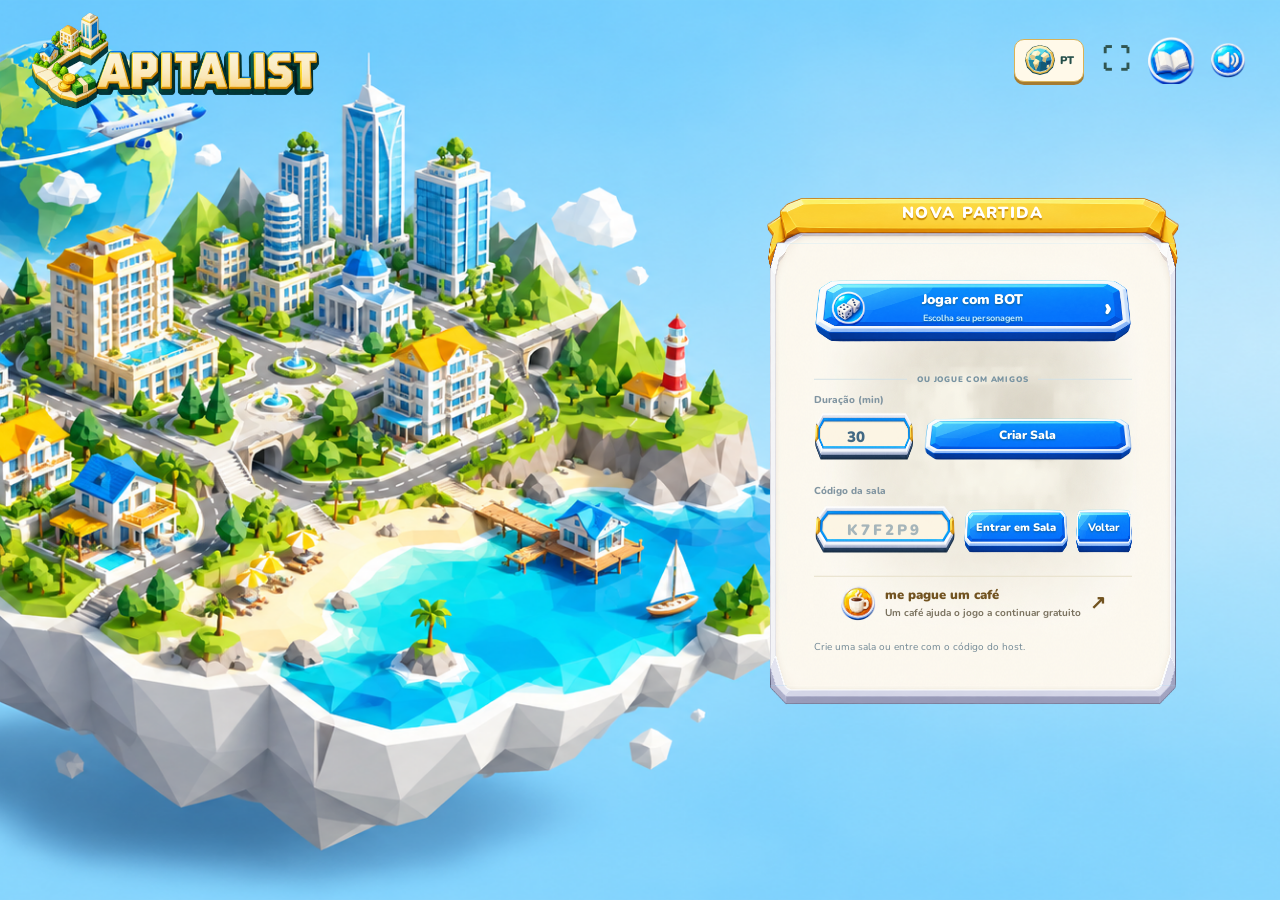
==== index.html @ 7acd5bcd "Publish bilingual CAPITALIST with language selector" ====
<!doctype html>
<html lang="pt-BR" data-loading="initial">
<head>
  <meta charset="utf-8">
  <meta name="viewport" content="width=device-width, initial-scale=1, viewport-fit=cover, interactive-widget=resizes-visual">
  <meta name="theme-color" content="#203f3d">
  <meta name="mobile-web-app-capable" content="yes">
  <meta name="apple-mobile-web-app-capable" content="yes">
  <meta name="apple-mobile-web-app-title" content="CAPITALIST">
  <meta name="apple-mobile-web-app-status-bar-style" content="black-translucent">
  <style id="asset-loading-style">
    html[data-loading] { background: #e4eddf; }
    html[data-loading] body > :not(#asset-loading), html[data-loading] body > :not(#asset-loading) * { visibility: hidden !important; pointer-events: none !important; }
    #asset-loading { position: fixed; inset: 0; z-index: 10000; display: grid; place-items: center; box-sizing: border-box; padding: 24px; background: radial-gradient(ellipse at 50% 38%, #fffbed, #e4eddf 65%, #bfd7ce); color: #234d45; font-family: system-ui, sans-serif; text-align: center; -webkit-user-select: none; user-select: none; }
    #asset-loading[hidden], #asset-loading [hidden] { display: none !important; }
    .asset-loading-card { width: min(420px, 100%); }
    .asset-loading-logo { display: block; width: 100%; height: auto; aspect-ratio: 2160 / 728; margin: 0 auto 25px; }
    #asset-loading-status { margin: 0 0 15px; font-size: 14px; line-height: 1.5; color: #547266; }
    #asset-loading-progress { height: 9px; border-radius: 9px; overflow: hidden; background: #bfd1bf; box-shadow: inset 0 1px 2px #234d4520; }
    #asset-loading-progress span { display: block; width: 0; height: 100%; border-radius: inherit; background: linear-gradient(90deg, #d5a137, #ffdb77); transition: width .18s ease; }
    #asset-loading-retry { margin-top: 12px; padding: 12px 22px; border: 0; border-radius: 9px; background: #e8b43f; color: #234d45; cursor: pointer; font: 700 14px system-ui, sans-serif; }
    #asset-loading-retry:focus-visible { outline: 3px solid #d69d36; outline-offset: 4px; }
    @media (prefers-reduced-motion: reduce) { #asset-loading-progress span { transition: none; } }
    @media (max-height: 400px) { .asset-loading-card { width: min(330px, 100%); } .asset-loading-logo { margin-bottom: 16px; } }
  </style>
  <script>
    window.addEventListener('error', function (event) {
      if (!document.documentElement.hasAttribute('data-loading')) return;
      var target = event.target;
      if (!event.error && !(target instanceof HTMLScriptElement) && !(target instanceof HTMLLinkElement && new URL(target.href).origin === location.origin)) return;
      window.roadBusinessStartupFailed = true;
      function show() {
        document.documentElement.dataset.loading = 'failed';
        document.getElementById('asset-loading').setAttribute('aria-busy', 'false');
        var english = document.documentElement.lang === 'en';
        try { english = localStorage.getItem('capitalist.language.v1') === 'en'; } catch (_) {}
        if (!window.RBI18n) {
          document.documentElement.lang = english ? 'en' : 'pt-BR';
          document.getElementById('asset-loading').setAttribute('aria-label', english ? 'Game loading' : 'Carregamento do jogo');
        }
        var message = 'Não foi possível carregar o jogo. Confira sua conexão e tente novamente.';
        if (window.RBI18n) window.RBI18n.text(document.getElementById('asset-loading-status'), message);
        else document.getElementById('asset-loading-status').textContent = english ? 'The game could not load. Check your connection and try again.' : message;
        if (window.RBI18n) window.RBI18n.text(document.getElementById('asset-loading-retry'), 'Tentar novamente');
        else document.getElementById('asset-loading-retry').textContent = english ? 'Try again' : 'Tentar novamente';
        document.getElementById('asset-loading-status').hidden = false;
        document.getElementById('asset-loading-progress').hidden = true;
        document.getElementById('asset-loading-retry').hidden = false;
      }
      if (document.getElementById('asset-loading')) show(); else document.addEventListener('DOMContentLoaded', show, { once: true });
    }, true);
    document.addEventListener('click', function (event) { if (event.target.id === 'asset-loading-retry') location.reload(); });
  </script>
  <link rel="manifest" href="manifest.webmanifest">
  <link rel="apple-touch-icon" href="assets/app/icon-192.8b2f9c79cd4e.png">
  <title>CAPITALIST</title>
  <link rel="icon" type="image/png" sizes="32x32" href="assets/app/favicon-32.1e442f9d3bf6.png">
  <link rel="icon" type="image/png" sizes="16x16" href="assets/app/favicon-16.9b7c124f1c28.png">
  <link rel="preconnect" href="https://fonts.googleapis.com">
  <link rel="preconnect" href="https://fonts.gstatic.com" crossorigin>
  <link href="https://fonts.googleapis.com/css2?family=Nunito:wght@600;700;800;900&display=swap" rel="stylesheet">















  <link rel="stylesheet" href="runtime/game.a18747191cfd.min.css">
</head>
<body data-scene="menu">
  <section id="asset-loading" aria-label="Carregamento do jogo" aria-busy="true">
    <div class="asset-loading-card">
      <img class="asset-loading-logo" src="assets/branding/capitalist-logo-v1.37c1331f5ab8.webp" alt="CAPITALIST" width="2160" height="728" fetchpriority="high">
      <p id="asset-loading-status" role="status" aria-live="polite" hidden></p>
      <div id="asset-loading-progress" role="progressbar" aria-label="Carregamento dos elementos do jogo" aria-valuemin="0" aria-valuemax="100" aria-valuenow="0"><span></span></div>
      <button id="asset-loading-retry" type="button" hidden>Tentar novamente</button>
    </div>
  </section>
  <section id="viewport-gate" class="viewport-gate" role="dialog" aria-modal="true" aria-labelledby="viewport-title" aria-describedby="viewport-message" tabindex="-1" hidden>
    <div class="viewport-card">
      <span class="viewport-device" aria-hidden="true">↻</span>
      <h1 id="viewport-title">Jogue na horizontal</h1>
      <p id="viewport-message">Gire seu dispositivo e entre em tela cheia para começar.</p>
      <button id="viewport-enter" class="btn primary" type="button">Entrar em tela cheia</button>
      <p id="viewport-install" hidden>No navegador, abra Compartilhar ou o menu e escolha Adicionar à Tela de Início. Depois abra CAPITALIST pelo ícone e gire o dispositivo.</p>
      <section id="viewport-ios-install" class="viewport-install-guide" aria-labelledby="viewport-ios-title" hidden>
        <h2 id="viewport-ios-title">Como jogar no iPhone ou iPad</h2>
        <ol>
          <li>Abra este site no <strong>Safari</strong>.</li>
          <li>Toque em <strong>Compartilhar</strong> (quadrado com seta para cima) e escolha <strong>Adicionar à Tela de Início</strong>.</li>
          <li>Se aparecer, mantenha <strong>Abrir como App</strong> ativado e toque em <strong>Adicionar</strong>.</li>
          <li>Abra <strong>CAPITALIST pelo novo ícone</strong> e gire o aparelho para a horizontal.</li>
        </ol>
      </section>
    </div>
  </section>
  <div class="menu-backdrop" aria-hidden="true"></div>
  <header class="game-header">
    <a class="game-brand" href="#" aria-label="CAPITALIST, início"><img class="game-brand-logo" src="assets/branding/capitalist-logo-v1.37c1331f5ab8.webp" alt="CAPITALIST" width="2160" height="728"></a>
    <div class="table-label"><span class="live-dot"></span><span id="table-mode">SEU PRÓXIMO DESTINO</span><small>Mesa clássica · Volta ao mundo</small></div>
    <nav class="header-actions" aria-label="Menu do jogo">
      <div class="language-control">
        <button id="language-toggle" class="ui-icon-button language-toggle" type="button" aria-label="Trocar idioma" aria-controls="language-menu" aria-expanded="false"><img src="assets/hud/language-globe-v1.a32df9125a13.svg" width="32" height="32" alt="" aria-hidden="true"><span id="language-code" aria-hidden="true">PT</span></button>
        <section id="language-menu" class="language-menu" aria-labelledby="language-title" hidden>
          <p id="language-title">Idioma</p>
          <div role="group" aria-label="Escolher idioma">
            <button class="language-option" type="button" data-language="pt" aria-pressed="true"><span lang="pt-BR" data-i18n-ignore>Português</span><small aria-hidden="true">PT</small></button>
            <button class="language-option" type="button" data-language="en" aria-pressed="false"><span lang="en" data-i18n-ignore>English</span><small aria-hidden="true">EN</small></button>
          </div>
        </section>
      </div>
      <a id="support-game" class="ui-icon-button support-link support-game" href="https://buymeacoffee.com/ojesus" target="_blank" rel="noopener noreferrer" title="me pague um café" aria-label="me pague um café no Buy Me a Coffee (abre em outra aba)"><span class="support-coffee-icon" aria-hidden="true"></span></a>
      <button id="fullscreen-toggle" class="ui-icon-button" type="button" aria-label="Entrar em tela cheia"><span aria-hidden="true">⛶</span></button>
      <button id="profile-toggle" class="ui-icon-button" type="button" aria-label="Personalizar personagem" aria-controls="player-profile" aria-expanded="false" hidden><span class="hud-icon icon-gem" aria-hidden="true"></span></button>
      <button id="how-to-play" class="ui-icon-button" type="button" aria-label="Como jogar"><span class="hud-icon icon-book" aria-hidden="true"></span></button>
      <button class="ui-icon-button dice-sound" id="dice-sound" type="button" aria-pressed="true" aria-label="Silenciar música ambiente"><span class="hud-icon icon-sound" aria-hidden="true"></span></button>
      <button id="multiplayer-toggle" class="ui-icon-button multiplayer-toggle" type="button" aria-label="Menu da partida" aria-controls="multiplayer-panel" aria-expanded="true"><span class="hud-icon icon-menu" aria-hidden="true"></span></button>
    </nav>
  </header>
  <main class="stage" id="stage">
    <div class="player-controls" id="player-profile" aria-label="Seu personagem">
      <div class="profile-heading"><span class="ui-eyebrow">SUA IDENTIDADE</span><button id="profile-close" class="ui-icon-button" type="button" aria-label="Fechar personalização"><span class="hud-icon icon-close" aria-hidden="true"></span></button></div>
      <section id="character-roulette" class="character-roulette" aria-label="Roleta de personagens" aria-roledescription="carrossel" tabindex="0">
        <div class="roulette-stage">
          <button id="character-previous" class="btn roulette-arrow" type="button" aria-label="Personagem anterior">‹</button>
          <div class="roulette-portrait"><img id="waiting-portrait" alt="Personagem selecionado"></div>
          <button id="character-next" class="btn roulette-arrow" type="button" aria-label="Próximo personagem">›</button>
        </div>
        <output id="player-character" class="roulette-name" aria-live="polite"></output>
        <div id="character-options" class="character-options" role="group" aria-label="Selecionar personagem"></div>
        <img id="player-portrait" alt="" aria-hidden="true" hidden>
      </section>
      <span>Cor do jogador</span>
      <div id="player-colors" class="player-colors" role="group" aria-label="Escolher cor do jogador"></div>
    </div>
    <p class="help">Um mundo de oportunidades. Seu império começa aqui.</p>
    <section id="multiplayer-turn" class="multiplayer-turn" aria-label="Jogadores e turno" hidden>
      <p class="players-caption">NA MESA <span id="player-count">2 jogadores</span></p>
      <p id="multiplayer-first-player" class="multiplayer-first-player" hidden></p>
      <ol id="multiplayer-players"></ol>
    </section>
    <aside class="table-tools" id="table-tools" aria-label="Ferramentas da mesa" hidden>
      <button id="portfolio-toggle" class="portfolio-toggle" type="button" aria-label="Meus imóveis" aria-controls="portfolio-panel" aria-expanded="false"><span class="hud-icon icon-house" aria-hidden="true"></span><span class="tool-label">Imóveis</span><span id="portfolio-count">0</span></button>
      <button id="history-toggle" type="button" aria-label="Histórico da partida" aria-controls="game-sidebar" aria-expanded="false"><span class="hud-icon icon-book" aria-hidden="true"></span><span class="tool-label">Histórico</span></button>
    </aside>
    <aside class="game-sidebar" id="game-sidebar" aria-label="Informações da partida" hidden>
      <section class="ui-card board-guide" id="board-guide">
        <span class="ui-eyebrow">EXPLORE O TABULEIRO</span>
        <h2>Qual será seu próximo negócio?</h2><p>Selecione um estado para consultar preço, aluguel e proprietário.</p>
        <div class="board-legend"><span><i class="legend-dot available"></i>Disponível</span><span><i class="legend-dot owned"></i>Com proprietário</span><span><i class="legend-dot festival"></i>Festival ×2</span></div>
      </section>
      <section class="ui-card activity-card"><div class="card-heading"><span class="ui-eyebrow">ACONTECEU NA MESA</span><span class="activity-live">AO VIVO</span></div><ol id="activity-feed" aria-label="Histórico da partida"></ol></section>
    </aside>
    <section id="property-inspector" class="ui-card property-inspector" aria-label="Detalhes da casa" hidden></section>
    <section id="portfolio-panel" class="ui-card portfolio-panel" aria-label="Meus imóveis" hidden></section>
    <div class="dice-controls" aria-label="Dados">
      <div class="turn-copy"><span id="turn-eyebrow" class="ui-eyebrow">CONSTRUA SEU CAMINHO</span><h2 id="turn-title">Escolha como jogar</h2><p id="turn-description">Comece contra o BOT ou convide seus amigos.</p></div>
      <ol class="turn-steps" aria-label="Etapas do turno"><li data-step="ready"><span>1</span>Rolar</li><li data-step="moving"><span>2</span>Mover</li><li data-step="decision"><span>3</span>Decidir</li></ol>
      <div class="roll-action">
      <button class="btn primary" id="roll-dice" type="button">Rolar dados</button>
      <div class="roll-detail"><output id="dice-result" aria-live="polite">Pronto para rolar</output><span id="roll-timer" class="roll-timer" role="timer" hidden></span></div>
      </div>
    </div>
  </main>

  <div class="toast" id="toast" role="status" aria-live="polite"></div>
  <span id="language-announcement" role="status" aria-live="polite"></span>

  <section id="multiplayer-panel" class="multiplayer-panel" aria-labelledby="multiplayer-title" data-state="HOME">
    <span class="ui-eyebrow lobby-eyebrow" id="menu-eyebrow" hidden></span>
    <h1 id="multiplayer-title">Nova partida</h1>
    <div id="multiplayer-home">
      <button id="multiplayer-solo" class="btn primary lobby-play" type="button"><span class="hud-icon icon-dice" aria-hidden="true"></span><span class="lobby-button-copy">Jogar com BOT<small>Escolha seu personagem</small></span><span class="button-arrow" aria-hidden="true">›</span></button>
      <div class="lobby-divider"><span>OU JOGUE COM AMIGOS</span></div>
      <div id="multiplayer-create-controls" class="multiplayer-create-controls">
        <label for="match-duration-minutes">Duração (min)
          <input id="match-duration-minutes" type="number" min="30" max="99" step="1" value="30" inputmode="numeric" aria-label="Duração da partida: de 30 a 99 minutos">
        </label>
        <button id="multiplayer-create" class="btn multiplayer-secondary" type="button">Criar Sala</button>
      </div>
      <form id="multiplayer-join" novalidate>
        <label for="room-code">Código da sala</label>
        <div class="multiplayer-actions">
          <input id="room-code" type="text" maxlength="6" placeholder="K7F2P9" autocomplete="off" autocapitalize="characters" spellcheck="false" aria-describedby="multiplayer-status">
          <button class="btn primary" type="submit">Entrar em Sala</button>
        </div>
      </form>
      <a id="support-menu" class="support-link support-menu" href="https://buymeacoffee.com/ojesus" target="_blank" rel="noopener noreferrer" title="me pague um café" aria-label="me pague um café no Buy Me a Coffee (abre em outra aba)"><span class="support-coffee-icon" aria-hidden="true"></span><span>me pague um café<small>Um café ajuda o jogo a continuar gratuito</small></span><span class="support-external" aria-hidden="true">↗</span></a>
    </div>
    <section id="waiting-room" class="waiting-room" aria-label="Escolha de personagem e sala de espera" hidden>
      <p class="waiting-intro" id="waiting-intro">Escolha seu personagem e sua cor antes de entrar no tabuleiro.</p>
      <div class="waiting-grid">
        <div class="waiting-character">
          <div id="profile-mount"></div>
        </div>
        <div class="waiting-table">
          <div id="multiplayer-room" hidden>
            <span class="multiplayer-room-label">CÓDIGO DA SALA</span>
            <div class="multiplayer-room-code">
              <output id="multiplayer-code"></output>
              <button id="multiplayer-copy" class="btn" type="button">Copiar</button>
            </div>
          </div>
          <p class="ui-eyebrow" id="waiting-players-label">JOGADORES NA SALA <span id="waiting-duration">· 30 MIN</span></p>
          <ol id="waiting-players" class="waiting-players" aria-labelledby="waiting-players-label"></ol>
          <p id="waiting-hint" class="waiting-hint">Aguardando jogadores.</p>
        </div>
      </div>
    </section>
    <p id="multiplayer-status" role="status" aria-live="polite"></p>
    <p id="multiplayer-network" hidden>Reconectando ao PeerServer. Novas entradas aguardam a conexão.</p>
    <div id="multiplayer-requests" aria-label="Solicitações de entrada" hidden></div>
    <button id="multiplayer-start" class="btn primary" type="button" hidden>Iniciar partida</button>
    <button id="waiting-back" class="btn multiplayer-secondary" type="button" hidden>Voltar ao menu</button>
    <button id="multiplayer-minimize" class="btn multiplayer-secondary" type="button" hidden>Voltar ao tabuleiro</button>
    <button id="multiplayer-leave" class="btn multiplayer-secondary" type="button" hidden>Sair da sala</button>
  </section>
  <dialog id="how-to-dialog" class="how-to-dialog" aria-labelledby="how-to-title">
    <button class="ui-icon-button dialog-close" id="how-to-close" type="button" aria-label="Fechar como jogar"><span class="hud-icon icon-close" aria-hidden="true"></span></button>
    <span class="ui-eyebrow">SEU PRIMEIRO NEGÓCIO</span><h2 id="how-to-title">Do primeiro passo<br>ao seu império.</h2><p>O objetivo é ser o último jogador com dinheiro na mesa.</p>
    <ol class="how-to-steps"><li><span>01</span><div><h3>Role e viaje</h3><p>Você tem 10 segundos para rolar; depois disso, a vez passa ao próximo jogador. Seu personagem anda a soma das faces. Duplas dão outra jogada.</p></div></li><li><span>02</span><div><h3>Invista na sua parada</h3><p>Compre um estado livre ou evolua um imóvel seu. Os quatro lados encarecem até a região nobre. Compare custo, aluguel e saldo restante. Você tem 10 segundos para decidir.</p></div></li><li><span>03</span><div><h3>Receba e acompanhe</h3><p>O aluguel é pago automaticamente. A cor das construções mostra quem é o dono. Consulte qualquer estado clicando nela.</p></div></li><li><span>04</span><div><h3>Cuide do seu caixa</h3><p>Cada volta rende R$ 400.000. Se faltar dinheiro para uma dívida, venda uma construção por 75% do custo ou venda o imóvel inteiro. Festivais aumentam o terreno em 25% e o aluguel em 50%.</p></div></li><li><span>05</span><div><h3>Volta ao Mundo</h3><p>Ao cair aqui, viaje obrigatoriamente na sua próxima vez. Escolha um imóvel seu ou disponível e caminhe até ele. Passar pelo Início paga R$ 400.000. Sem confirmação no prazo, o jogo escolhe um destino.</p></div></li><li><span>06</span><div><h3>Copa do Mundo</h3><p>Escolha um imóvel seu para receber +50% de aluguel por três rodadas. Repetir a sede renova a duração. Bônus de Copa, Festival e monopólio somam percentuais, até 2,5× nos estados.</p></div></li><li><span>07</span><div><h3>Conquiste a vitória</h3><p>Complete três monopólios em linhas diferentes, dois na mesma linha ou compre as quatro praias. Cada monopólio reúne todos os estados de uma cor e soma 50% ao aluguel desse grupo. Conserve o objetivo por uma rodada completa dos adversários para confirmar a vitória.</p></div></li><li><span>08</span><div><h3>Vença contra o relógio</h3><p>Ao chegar a zero, vence quem tem o maior patrimônio em imóveis. O dinheiro em caixa desempata. Se também houver empate no caixa, a vitória é compartilhada.</p></div></li><li><span>09</span><div><h3>Sorte ou Azar</h3><p>Ao cair em Sorte, confira a arte e a descrição de uma das 18 cartas. Escolha no tabuleiro quando houver um alvo. Guarde uma saída da Ilha por jogador. Sem energia dura até sua próxima vez, depois dos demais jogadores. Proteja estados e acompanhe os efeitos nos aluguéis.</p></div></li></ol>
    <button id="how-to-done" class="btn primary" type="button">Entendi, vamos jogar</button>
  </dialog>






































  <script src="runtime/game.80845ba472d2.min.js"></script>
</body>
</html>
---- runtime/game.a18747191cfd.min.css ----
:root{--ui-fg: #1f2a37;--ui-muted: #66727f;--ui-line: #e2e7ed;--accent: #2f7cf6;--accent-soft: #e8f0fe}*{box-sizing:border-box}html,body{height:100%;margin:0}body{display:flex;flex-direction:column;overflow:hidden;font-family:Nunito,system-ui,-apple-system,Segoe UI,sans-serif;color:var(--ui-fg);background:linear-gradient(180deg,#c7e1f2,#e4f2fb) center / cover no-repeat}.btn{appearance:none;display:inline-flex;align-items:center;gap:6px;padding:6px 11px;font:inherit;font-weight:800;color:var(--ui-fg);background:#fff;border:1px solid var(--ui-line);border-radius:8px;cursor:pointer}.btn:hover{background:#f6f8fa;border-color:#cdd6e0}.btn.primary{color:#fff;background:var(--accent);border-color:var(--accent)}.btn.primary:hover{background:#2569d8}input[type=range]{accent-color:var(--accent)}output{min-width:34px;font-variant-numeric:tabular-nums;color:var(--ui-muted)}.stage{position:relative;flex:1;min-height:0;overflow:hidden}.help{position:absolute;left:16px;top:65px;z-index:4;max-width:min(400px,calc(100% - 32px));margin:0;padding:8px 12px;font-size:12px;font-weight:700;line-height:1.5;color:var(--ui-muted);background:#ffffffd9;border-radius:10px}.space{cursor:pointer}.space-surface:after{content:"";position:absolute;inset:0;z-index:3;pointer-events:none;transition:background-color .12s,box-shadow .12s}.space:hover>.space-surface:after{box-shadow:inset 0 0 0 .3em var(--accent);background-color:#2f7cf624}.toast{position:fixed;left:50%;bottom:22px;z-index:30;padding:8px 14px;font-weight:800;color:#fff;background:#1f2a37;border-radius:8px;opacity:0;transform:translate(-50%,16px);transition:opacity .2s,transform .2s;pointer-events:none}.toast.show{opacity:1;transform:translate(-50%)}.dice-controls{position:absolute;bottom:20px;left:50%;transform:translate(-50%);z-index:5;display:flex;align-items:center;gap:14px;padding:10px 14px;background:#fffffff2;border:1px solid rgba(255,255,255,.8);border-radius:14px;box-shadow:0 5px 22px #1e374b26}.dice-controls .btn{padding:10px 16px;white-space:nowrap}.dice-controls .btn:disabled{cursor:wait;opacity:.65}.dice-controls output{min-width:125px;font-weight:800;white-space:nowrap}.dice-controls output[data-state=invalid]{color:#a34d0d}.player-controls{position:absolute;top:16px;right:16px;z-index:5;padding:10px 12px;width:228px;background:#fffffff2;border-radius:12px;box-shadow:0 4px 18px #1e374b1f}.player-controls>span,.player-controls>label{display:block;margin-bottom:6px;color:#425166;font-size:12px;font-weight:800}.player-character-choice{display:flex;align-items:center;gap:8px;margin:0 0 9px}#player-portrait{flex:none;object-fit:contain}#player-character{min-width:0;flex:1;width:100%;padding:8px 5px;font:800 12px Nunito,sans-serif;color:var(--ui-fg);background:#f6f8fb;border:1px solid var(--ui-line);border-radius:8px;cursor:pointer}#player-character:focus-visible{outline:2px solid var(--accent);outline-offset:2px}.player-colors{display:flex;justify-content:space-between;gap:7px}.player-color{width:20px;height:20px;padding:0;border:2px solid #fff;border-radius:50%;background:var(--color);cursor:pointer}.player-color[aria-pressed=true]{outline:2px solid var(--color);outline-offset:2px}.player-color:focus-visible{outline:2px solid #253141;outline-offset:2px}.dice-controls .dice-sound{padding:9px;display:flex;align-items:center;justify-content:center}.dice-sound svg{width:20px;height:20px;fill:none;stroke:currentColor;stroke-width:1.8;stroke-linecap:round;stroke-linejoin:round}.dice-sound .sound-off,.dice-sound[aria-pressed=false] .sound-waves{display:none}.dice-sound[aria-pressed=false] .sound-off{display:initial}.toast{bottom:100px}@media(max-width:720px){.help{display:none}.dice-controls{gap:10px;padding:8px 10px;bottom:16px;width:calc(100% - 32px);max-width:480px}.dice-controls .btn{flex-shrink:0}.dice-controls output{min-width:0;flex:1;white-space:normal;font-size:13px}}.board{position:absolute;left:50%;top:50%;width:var(--board);height:var(--board);margin-left:calc(var(--board) / -2);margin-top:calc(var(--board) / -2);transform-style:preserve-3d;pointer-events:none}.board-top{position:absolute;inset:0;display:grid;grid-template-columns:var(--td) repeat(var(--edge-count),var(--tw)) var(--td);grid-template-rows:var(--td) repeat(var(--edge-count),var(--tw)) var(--td);transform-style:preserve-3d;pointer-events:none}.board-top>*{pointer-events:auto}.board-base{position:absolute;inset:0;background:#7c707a center / cover no-repeat;transform:translateZ(calc(var(--thick) * -1 - .1px));pointer-events:none!important;clip-path:polygon(evenodd,0 0,100% 0,100% 100%,0 100%,0 0,var(--td) var(--td),var(--td) calc(100% - var(--td)),calc(100% - var(--td)) calc(100% - var(--td)),calc(100% - var(--td)) var(--td),var(--td) var(--td))}.center{transform:translateZ(calc(var(--recess, 0px) * -1))}.center:before{content:"";position:absolute;inset:0;z-index:3;pointer-events:none;box-shadow:inset 1em 1em 1.6em -.4em #0f190f8c}.block-wall{position:absolute;left:0;top:100%;width:var(--cell-w);height:var(--thick);transform-origin:0 0;backface-visibility:hidden;--wall-hi: #b9adb5;--wall-lo: #9a8e97;--wall-foot: #7c707a;--lip: rgba(255, 255, 255, .45);--seam: rgba(55, 42, 52, .55);background:linear-gradient(var(--wall-hi),var(--wall-lo) 85%,var(--wall-foot));background-repeat:repeat-x;background-size:auto 100%}.block-wall:after{content:"";position:absolute;inset:0;pointer-events:none;background:linear-gradient(90deg,var(--seam) 0 .1em,transparent .1em calc(100% - .1em),var(--seam) calc(100% - .1em)),linear-gradient(var(--lip) 0 .12em,transparent .12em)}.wall-front{transform:rotateX(-90deg)}.wall-right{left:100%;width:var(--cell-h);transform:rotate(-90deg) rotateX(-90deg)}.wall-back{left:100%;top:0;transform:rotate(180deg) rotateX(-90deg)}.wall-left{top:0;width:var(--cell-h);transform:rotate(90deg) rotateX(-90deg)}.wall-right,.wall-left{--wall-hi: #9f939b;--wall-lo: #81757e;--wall-foot: #665b63;--lip: rgba(255, 255, 255, .3);--seam: rgba(45, 34, 42, .6)}.board-shadow{position:absolute;inset:0;background:#193c5f52;filter:blur(calc(var(--thick) * .9));transform:translateZ(calc(var(--thick) * -1)) translate(3%,3%);pointer-events:none}.objects{position:absolute;inset:0;z-index:2;pointer-events:none}.iso-art{position:absolute;left:0;top:0;max-width:none;transform-origin:0 0;user-select:none;-webkit-user-drag:none}.iso-art[hidden]{display:none}.iso-floor{position:absolute;left:0;top:0;max-width:none;z-index:4;transform-origin:0 0;pointer-events:none;user-select:none}.has-floor .iso-floor{display:none}.corner-label{position:absolute;transform:translate(-50%,-50%);pointer-events:none;margin:0;text-align:center;text-transform:uppercase;font-weight:900;line-height:1.08;letter-spacing:.025em;color:#fff;-webkit-text-stroke:.12em #283122;paint-order:stroke fill;text-shadow:0 .1em .12em rgba(17,25,14,.65)}.house-stack,.board-marker{position:absolute;pointer-events:none}.dice-object{position:absolute;pointer-events:none;transform:translate(-50%,-50%);user-select:none}.dice-shadow{position:absolute;left:15%;top:43%;width:70%;height:14%;border-radius:50%;background:#273e20;filter:blur(.07em);transform-origin:center}.dice-face{position:absolute;inset:0;width:100%;height:100%;transform-origin:center;will-change:transform}.dice-summary[hidden]{display:none}.dice-summary{--roll-color: #30a8c2;position:absolute;transform:translate(-50%,-50%);display:grid;place-items:center;box-sizing:border-box;width:2.65em;height:2.65em;padding:.28em;border:.13em solid #f5f0d8;border-radius:.28em;color:#263948;background:linear-gradient(135deg,#fffef6 0 72%,#e4dec9 73%);box-shadow:0 0 0 .15em #315866,0 .25em 0 .15em #254550,0 .4em .55em #18353635;pointer-events:none;white-space:nowrap;font-weight:900;animation:dice-result-pop .22s ease-out}.dice-summary:before{content:"";position:absolute;inset:-.28em .34em auto;height:.27em;background:var(--roll-color);border:.08em solid #e5f4f1;clip-path:polygon(8% 0,92% 0,100% 100%,0 100%)}.dice-summary:after{content:"";position:absolute;inset:.14em;border:.065em solid #bbbba0;border-radius:.12em;background:radial-gradient(circle at .2em .2em,#76999b .06em,transparent .075em),radial-gradient(circle at calc(100% - .2em) calc(100% - .2em),#76999b .06em,transparent .075em)}.dice-summary strong{font-size:1.62em;line-height:1;text-shadow:0 .04em 0 #fff}.dice-summary span{position:absolute;top:calc(100% + .45em);padding:.15em .6em;font-size:.58em;line-height:1.2;color:#fff8e6;background:var(--roll-color);border-radius:.2em;box-shadow:0 .13em #254550}.dice-summary span:empty{display:none}.dice-summary[data-doubles=true]{color:#a63864}@keyframes dice-result-pop{0%{opacity:0;transform:translate(-50%,-40%) scale(.8)}to{opacity:1;transform:translate(-50%,-50%) scale(1)}}@media(prefers-reduced-motion:reduce){.dice-summary{animation:none}}.space[data-roll-destination] .space-surface:after{content:"";position:absolute;inset:.15em;z-index:8;pointer-events:none;border:.34em solid var(--destination-color, #30a8c2);box-shadow:inset 0 0 0 .16em #fff6df,0 0 0 .08em #fff6df;background:color-mix(in srgb,var(--destination-color, #30a8c2) 13%,transparent)}.roll-destination-anchor{position:absolute;width:0;height:0;pointer-events:none}.roll-destination{position:absolute;display:grid;place-items:center;width:1.65em;height:1.65em;transform:translate(-50%,-50%);box-sizing:border-box;border-radius:50%;color:#34424a;background:#fffbed;border:.16em solid var(--destination-color, #30a8c2);box-shadow:0 .13em #31545d,inset 0 0 0 .06em #fff;font-weight:900;line-height:1;pointer-events:none;user-select:none;animation:dice-result-pop .18s ease-out}@media(prefers-reduced-motion:reduce){.roll-destination{animation:none}}.player-pin{position:absolute;width:0;height:0;pointer-events:none}.player-pin[hidden]{display:none}.player-image{position:absolute;width:0;height:0;max-width:none;user-select:none;-webkit-user-drag:none;animation:character-breathe 3.2s ease-in-out infinite}@keyframes character-breathe{0%,to{transform:scale(1)}50%{transform:scale(1.018,1.035)}}.player-pin[data-moving] .player-image,.player-pin[data-movement=wheelchair] .player-image{animation:none}@media(prefers-reduced-motion:reduce){.player-image{animation:none}}.player-badge{position:absolute;left:0;transform:translate(-50%);display:flex;align-items:center;gap:3px;padding:1px 4px;font:800 9px/1.3 Nunito,sans-serif;white-space:nowrap;background:#fff;color:#253141;border:1px solid var(--pin-color);border-radius:6px}.player-badge:before{content:"";width:5px;height:5px;border-radius:50%;background:var(--pin-color)}.player-pin[data-turn=true] .player-badge{background:#fff8cf;box-shadow:0 0 0 2px #efbd38}.player-gem{position:absolute;left:0;transform:translate(-50%);color:var(--pin-color)}.player-gem svg{display:block;width:100%;height:100%;overflow:visible;filter:drop-shadow(0 2px 1px #14283b30);animation:player-gem-float 2.6s ease-in-out infinite}@keyframes player-gem-float{0%,to{transform:translateY(0)}50%{transform:translateY(-3px)}}@media(prefers-reduced-motion:reduce){.player-gem svg{animation:none}}.model-anchor{position:absolute;width:0;height:0;pointer-events:none}.corner-face.textured{background-size:100% 100%;background-repeat:no-repeat}.c-inicio.textured:before{display:none}.hs-anchor{position:absolute;left:50%;top:50%;width:0;height:0}.tile .hs-anchor{left:86%;top:9%}.vtx{position:absolute;width:0;height:0}.vtx[data-v=top]{left:0;top:0}.vtx[data-v=right]{right:0;top:0}.vtx[data-v=front]{right:0;bottom:0}.vtx[data-v=left]{left:0;bottom:0}.space,.center{position:relative}.center{overflow:hidden}.space{overflow:visible;transform-style:preserve-3d;--cell-w: var(--tw);--cell-h: var(--td)}.space.s-left,.space.s-right{--cell-w: var(--td);--cell-h: var(--tw)}.space.corner{--cell-w: var(--td);--cell-h: var(--td)}.space-surface{position:absolute;inset:0;overflow:hidden;background-color:var(--surface-fill, transparent);background-image:var(--board-image, none);background-size:var(--board) var(--board);background-position:var(--board-x, 0px) var(--board-y, 0px);background-repeat:no-repeat}.space-surface:before{content:"";position:absolute;inset:0;z-index:3;pointer-events:none;box-shadow:inset 0 0 0 .1em #32262e80,inset 0 0 0 .2em #ffffff29}.center{grid-row:2 / var(--center-end);grid-column:2 / var(--center-end)}.floor{position:absolute;z-index:1;background:center / cover no-repeat}.base-art{position:absolute;inset:0;background-repeat:no-repeat}.has-floor .base-art{display:none}.face{position:absolute;z-index:2}.s-bottom,.s-top{--cam-rot: 0deg}.s-left,.s-right{--cam-rot: -90deg}.s-bottom{--face-rot: 0deg}.s-left{--face-rot: 90deg}.s-top{--face-rot: 180deg}.s-right{--face-rot: 270deg}.space{--floor-rot: 0deg}.mode-outer .space{--floor-rot: var(--face-rot, 0deg)}.mode-outer .corner{--floor-rot: var(--corner-rot, 0deg)}.mode-camera .s-left,.mode-camera .s-right{--floor-rot: -90deg}.edge .floor,.edge .face{left:50%;top:50%;width:var(--tw);height:var(--td)}.edge .face{transform:translate(-50%,-50%) rotate(var(--cam-rot))}.edge .floor{transform:translate(-50%,-50%) rotate(var(--floor-rot))}.corner .floor,.corner .face,.center .floor,.center .face{inset:0}.corner .floor{transform:rotate(var(--floor-rot))}.face.tile{display:flex;flex-direction:column;background:var(--g, #e6e1d6)}.face.tile.textured{background-size:100% 100%;background-repeat:no-repeat}.tile .build{flex:1;display:grid;place-items:center}.tile .name{margin:0 .25em .4em;font-size:.92em;text-shadow:0 0 .18em #fff,0 0 .35em #fff,0 0 .5em rgba(255,255,255,.9)}.tile .price{position:relative;flex:0 0 var(--strip, 25.5%);display:grid;place-items:center;background:#ebe2e8;box-shadow:inset 0 .08em #3c322d33}.textured .price{background:none;box-shadow:none}.textured .price .lbl{text-shadow:0 0 .18em #fff,0 0 .35em rgba(255,255,255,.8)}.face.ink-light .name,.face.ink-light .price .lbl{color:#fff;text-shadow:0 .06em 0 rgba(0,0,0,.45),0 0 .2em rgba(0,0,0,.75),0 0 .45em rgba(0,0,0,.5)}.tile.chance .price .lbl{font-size:1.2em;letter-spacing:.08em;text-transform:uppercase}.tile .price .lbl{font-size:1.45em;font-weight:900;letter-spacing:-.02em;color:#2a2f38;white-space:nowrap}.face .name{position:relative;font-weight:800;line-height:1.05;letter-spacing:.03em;text-align:center;text-transform:uppercase;color:#191e28e0}.city:not(.textured) .build{background:repeating-linear-gradient(135deg,rgba(255,255,255,.2) 0 .5em,transparent .5em 1em)}.resort:not(.textured) .build{background:linear-gradient(#8fd6ea 0 34%,#f1dfb2 34%)}.tax:not(.textured) .build{background:repeating-linear-gradient(45deg,#dfe3e9 0 .6em,#d4d9e0 .6em 1.2em)}.tax:not(.textured) .price .lbl{color:#c0392b}.chance{--g: #fbfaf6}.wheel{width:4.6em;height:4.6em;border-radius:50%;background:radial-gradient(circle,#fff 0 14%,transparent 15%),conic-gradient(#ff6b6b 0 45deg,#ffd93d 0 90deg,#6bcb77 0 135deg,#4d96ff 0 180deg,#ff6b6b 0 225deg,#ffd93d 0 270deg,#6bcb77 0 315deg,#4d96ff 0);box-shadow:0 0 0 .3em #fff,0 0 0 .42em #0000001f}.face.corner-face{display:flex;flex-direction:column;align-items:center;justify-content:space-between;padding:1.1em .8em 1em;text-align:center}.corner-face .icon{position:relative;font-size:3em;line-height:1}.corner-face .name{font-size:1.15em;font-weight:900;line-height:1.1}.corner-text{display:flex;flex-direction:column;align-items:center;gap:.15em}.corner-face .sub{position:relative;font-size:.9em;font-weight:700;color:#191e2899}.c-inicio{background:#f6f5ef}.c-inicio:before{content:"";position:absolute;inset:.8em;border:.35em solid #3b82f6;border-radius:.6em}.c-ilha{background:radial-gradient(circle,#f4e3b5 0 38%,#e7cf92 38% 42%,#8fd8ec 42%)}.c-campeonato{background:linear-gradient(135deg,#d6c8f5,#b9a5ec)}.c-volta{background:linear-gradient(135deg,#c9ecfc,#9ed2f2)}.center-face{background:#9aa0a8}.center-face .road-line{position:absolute;inset:1.6em;border:.25em dashed rgba(255,255,255,.8);border-radius:.4em}.center-face .field{position:absolute;inset:3.4em;display:grid;place-items:center;border-radius:.6em;background:repeating-linear-gradient(90deg,#92cf5f 0 6em,#88c656 6em 12em);box-shadow:0 0 0 .5em #ebe5d3}.center-face .logo{font-size:5.4em;font-weight:900;line-height:.95;letter-spacing:.02em;text-align:center;color:#ffffffeb;text-shadow:0 .06em 0 rgba(40,90,30,.35)}.bare .face,.bare .face *{background:none!important;box-shadow:none!important;border-color:transparent!important}.bare .face:before,.bare .face:after,.bare .face *:before,.bare .face *:after,.bare .deco{display:none!important}.bare .lbl{visibility:hidden}.show-labels .bare .lbl{visibility:visible;padding:.1em .45em;border-radius:.3em;background:#ffffffe0!important}.multiplayer-panel,.multiplayer-toggle{position:fixed;left:16px;top:16px;z-index:25;background:#fffffff7;border:1px solid var(--ui-line);border-radius:16px;box-shadow:0 8px 28px #1e374b2e}.multiplayer-panel{width:310px;padding:18px;max-width:calc(100vw - 32px);max-height:calc(100dvh - 32px);overflow-y:auto}.multiplayer-panel h1{margin:0 0 5px;font-size:20px;font-weight:900}.multiplayer-panel p{margin:6px 0 14px;font-size:13px;line-height:1.5}.multiplayer-panel .btn{justify-content:center;font:800 13px Nunito,sans-serif;padding:10px 14px}.multiplayer-panel .btn:disabled{opacity:.55;cursor:wait}.multiplayer-panel label{display:block;margin:16px 0 7px;font-size:13px;font-weight:800}.multiplayer-panel input{width:100%;min-width:0;border:1px solid #c9d4e2;border-radius:8px;padding:10px;text-transform:uppercase;font:900 17px Nunito,sans-serif;letter-spacing:.2em;color:var(--ui-fg)}.multiplayer-panel input:focus-visible,.multiplayer-panel button:focus-visible,.multiplayer-toggle:focus-visible{outline:3px solid var(--accent);outline-offset:3px}.multiplayer-actions{display:flex;gap:8px;align-items:center}.multiplayer-actions input{flex:1}#multiplayer-create,#multiplayer-start{width:100%}.multiplayer-create-controls{display:grid;grid-template-columns:100px minmax(0,1fr);gap:10px;align-items:end}.multiplayer-panel .multiplayer-create-controls label{margin:0}.multiplayer-panel #match-duration-minutes{display:block;margin-top:4px;letter-spacing:0;text-transform:none}.multiplayer-panel .multiplayer-create-controls #multiplayer-create{margin:0}#waiting-duration{white-space:nowrap}.multiplayer-room-code{display:flex;align-items:center;gap:12px;margin:10px 0}#multiplayer-code{font:900 27px Nunito,sans-serif;letter-spacing:.15em}.multiplayer-room-label{color:var(--ui-muted);font-size:12px;font-weight:800;text-transform:uppercase}#multiplayer-status{color:#425166;margin:12px 0}#multiplayer-status.multiplayer-error{color:#a32f27}#multiplayer-network{color:#986221;font-size:12px}.multiplayer-request{padding:12px;margin:12px 0;border:1px solid #bdd4f6;border-radius:10px;background:var(--accent-soft)}.multiplayer-request strong{font-size:13px}.multiplayer-request .multiplayer-actions{justify-content:flex-end}.multiplayer-panel .multiplayer-secondary{width:100%;margin-top:8px;color:var(--ui-muted)}.multiplayer-toggle{padding:10px 15px;color:var(--ui-fg);font:900 13px Nunito,sans-serif;cursor:pointer}.multiplayer-expanded .help,.multiplayer-online .help{display:none}.multiplayer-turn{position:absolute;left:16px;top:65px;z-index:5;width:275px;max-width:calc(100vw - 32px);padding:12px;background:#fffffff5;border:1px solid var(--ui-line);border-radius:12px;box-shadow:0 4px 18px #1e374b1f;pointer-events:auto}.multiplayer-turn[hidden],.multiplayer-expanded .multiplayer-turn{display:none}.multiplayer-turn p{margin:0 0 8px;font-weight:900;font-size:13px}.multiplayer-turn[data-own-turn=true]{border-color:var(--accent)}.multiplayer-turn .multiplayer-first-player{font-size:11px;font-weight:700;color:var(--ui-muted)}.multiplayer-turn ol{display:grid;gap:6px;margin:0;padding:0;list-style:none}.multiplayer-turn li{display:grid;grid-template-columns:9px 1fr auto;align-items:center;gap:7px;padding:5px;border-radius:6px;font-size:11px;font-weight:800}.multiplayer-turn li[data-current=true]{background:var(--accent-soft)}.multiplayer-turn small{color:var(--ui-muted)}.multiplayer-player-dot{width:9px;height:9px;border-radius:50%}.multiplayer-panel[hidden],.multiplayer-toggle[hidden],.multiplayer-panel [hidden]{display:none}@media(max-width:620px){.multiplayer-toggle{max-width:132px;font-size:12px;line-height:1.3;text-align:left}.multiplayer-turn{top:168px;width:calc(100% - 32px);padding:9px}.multiplayer-turn p{margin-bottom:5px;font-size:12px}.multiplayer-turn .multiplayer-first-player{font-size:10px}.multiplayer-turn ol{gap:4px}.multiplayer-turn li{padding:3px;font-size:10px}.multiplayer-panel{left:50%;transform:translate(-50%)}.multiplayer-expanded .player-controls{visibility:hidden}.multiplayer-panel{max-height:calc(100dvh - 105px)}}.rules-panel{position:fixed;right:24px;top:50%;transform:translateY(-50%);z-index:50;width:370px;max-height:calc(100vh - 48px);overflow-y:auto;box-sizing:border-box;padding:24px;background:#fffffffa;border:1px solid var(--ui-line);border-radius:18px;box-shadow:0 16px 60px #1727383d;color:var(--ui-fg);font:800 14px Nunito,sans-serif}.rules-panel[hidden],.game-notice[hidden]{display:none}.rules-panel h2{margin:0 0 12px;font-size:27px;line-height:1.15}.rules-panel p{line-height:1.5}.rules-panel .rules-eyebrow{margin:0 0 6px;color:var(--accent);font-size:11px;letter-spacing:.12em}.rules-category{color:var(--ui-muted)}.rules-stat{display:flex;justify-content:space-between;gap:12px}.rules-stat span{color:var(--ui-muted)}.rules-stat strong{white-space:nowrap;font-variant-numeric:tabular-nums}.rules-panel .btn{width:100%;margin-top:8px;padding:12px;white-space:normal}.rules-panel .btn:disabled{opacity:.45;cursor:default}.rules-levels{display:flex;gap:4px;list-style:none;padding:0;margin:16px 0}.rules-levels li{flex:1;padding:10px 2px;text-align:center;border-radius:5px;background:#f1f3f5;color:#7b8692;font-size:10px}.rules-levels li[data-reached=true]{background:var(--accent-soft);color:var(--accent)}.rules-timer{padding:8px;text-align:center;border-radius:8px;background:var(--accent-soft);color:var(--accent)}.rules-observer{color:var(--ui-muted);font-size:12px}.rules-confirm{background:#fff2db;border-radius:8px;padding:12px}.rules-panel .rules-danger{color:#c0392b}.game-notice{position:fixed;top:16px;left:50%;transform:translate(-50%);margin:0;max-width:calc(100vw - 650px);text-align:center;z-index:15;padding:8px 14px;border-radius:8px;background:#ffffffeb;color:var(--ui-fg);font:800 12px Nunito,sans-serif;pointer-events:none}.space[data-owned=true] .price .lbl{display:flex;flex-direction:column;align-items:center;line-height:1;font-size:1.15em}.space[data-owned=true] .price .lbl small{font-size:.55em;margin-bottom:.1em}.festival-tag{position:absolute;top:2%;left:3%;right:3%;text-align:center;color:#713b07;font-size:.55em;font-weight:900;background:#ffe08b;border-radius:.2em;pointer-events:none}.multiplayer-turn li[data-eliminated=true]{opacity:.6}.multiplayer-turn .player-funds{grid-column:2 / 4;font-size:11px;font-variant-numeric:tabular-nums}.multiplayer-request select{width:100%;padding:8px;margin-bottom:8px;font:inherit}:root{--ui-fg: #203f3d;--ui-muted: #6c7c76;--ui-line: #dce3d8;--accent: #24766b;--accent-soft: #e3eee5;--paper: #fffdf5;--gold: #dbab4e}body{background:radial-gradient(ellipse at 51% 42%,#f0f3e5,#dcece5 52%,#c5dcd7);cursor:default}body,body *{-webkit-user-select:none;user-select:none}body :is(input,textarea,[contenteditable=true],[contenteditable=""]){-webkit-user-select:text;user-select:text}body:before{content:"";position:fixed;inset:0;pointer-events:none;opacity:.17;background-image:linear-gradient(30deg,transparent 49.6%,#9bb9ac 50%,transparent 50.4%),linear-gradient(150deg,transparent 49.6%,#9bb9ac 50%,transparent 50.4%);background-size:120px 70px}[hidden],.player-controls[hidden],.ui-card[hidden],.game-sidebar[hidden]{display:none!important}button,a,select,input,.space{-webkit-tap-highlight-color:transparent}button:focus-visible,a:focus-visible,.space:focus-visible,select:focus-visible,input:focus-visible{outline:3px solid #d69d36;outline-offset:4px}.ui-symbols{position:absolute;width:0;height:0;overflow:hidden}.ui-icon,.ui-icon-button svg{width:21px;height:21px;fill:none;stroke:currentColor;stroke-width:1.7;stroke-linecap:round;stroke-linejoin:round;flex:none}.ui-icon-button{display:inline-flex;align-items:center;justify-content:center;width:43px;height:43px;padding:9px;color:#315651;background:var(--paper);border:1px solid #d0ddd1;border-radius:11px;box-shadow:0 3px #bfd0c1;cursor:pointer;transition:background .15s,transform .15s,box-shadow .15s}.ui-icon-button:hover{background:#f3eddd;transform:translateY(-1px)}.ui-icon-button:active{transform:translateY(2px);box-shadow:0 1px #bfd0c1}.ui-eyebrow{display:block;font-size:10px;font-weight:900;letter-spacing:.14em;color:#718078;line-height:1.5}.game-header{position:fixed;inset:0 0 auto;height:94px;display:flex;align-items:center;justify-content:space-between;gap:20px;padding:20px 28px;z-index:70;background:linear-gradient(#e4ece2f5,#e4ece2b3 80%,transparent)}.game-brand{display:flex;align-items:center;gap:12px;color:#224f46;text-decoration:none}.game-brand>svg{color:#dca54c;width:38px;height:44px;filter:drop-shadow(0 3px 0 #ba8534)}.game-brand>span{font-size:11px;letter-spacing:.25em;font-weight:900;line-height:1.25}.game-brand strong{display:block;font-size:21px;letter-spacing:-.025em}.table-label{text-align:center;position:absolute;left:50%;transform:translate(-50%);font-size:10px;letter-spacing:.12em;font-weight:900}.table-label small{display:block;margin-top:5px;font-size:11px;color:#6f8276;font-weight:700;letter-spacing:0}.live-dot{display:inline-block;width:6px;height:6px;margin:0 6px 1px 0;background:var(--accent);border-radius:50%}.header-actions{display:flex;gap:9px}.btn{justify-content:center;border-radius:10px;min-height:40px;background:var(--paper);color:var(--ui-fg);border:1px solid #cdd8ca;box-shadow:0 3px #d4decf;transition:background .15s,transform .15s,box-shadow .15s}.btn:hover{background:#f3efdf;border-color:#a9c0ad}.btn:active:not(:disabled){transform:translateY(2px);box-shadow:0 1px #c4d1bf}.btn.primary{background:linear-gradient(135deg,#358878,#246d63);border:1px solid #1c6256;box-shadow:0 4px #164d43,inset 0 1px #ffffff28}.btn.primary:hover{background:linear-gradient(135deg,#439585,#28796b)}.btn.primary:active:not(:disabled){box-shadow:0 1px #164d43}.btn:disabled{cursor:default;opacity:.5;box-shadow:none}.ui-card{background:var(--paper);border:1px solid #d8dfd0;border-radius:16px;padding:20px;box-shadow:0 5px #bacbbe66,0 12px 35px #1e4a3810}.ui-card h2{font-size:20px;line-height:1.22;letter-spacing:-.025em;margin:9px 0;font-weight:900}.ui-card p{font-size:12px;line-height:1.6}.help{left:50%;top:auto;bottom:156px;transform:translate(-50%);max-width:none;white-space:nowrap;color:#466c5f;background:transparent;font-size:13px;letter-spacing:.015em}.match-active .help{display:none}.player-controls{position:fixed;top:116px;right:28px;width:264px;padding:18px 20px;background:var(--paper);border:1px solid #d8dfd0;box-shadow:0 5px #bacbbe66,0 12px 35px #1e4a3810;border-radius:16px;z-index:80;visibility:visible!important}.profile-heading{display:flex;align-items:center;justify-content:space-between;margin-bottom:14px}.profile-heading .ui-icon-button{width:25px;height:25px;padding:4px;border:0;box-shadow:none;background:transparent}.player-controls>span,.player-controls>label{font-size:11px;color:#718078}.player-character-choice{margin-bottom:16px;gap:12px}#player-portrait{width:42px;height:64px}#player-character{font-size:11px;border-color:#dbe0d2;background:#f4f3e9;padding:12px 5px;border-radius:8px}.player-color{width:23px;height:23px;border:3px solid var(--paper);box-shadow:0 2px #bbc8bc;border-radius:7px;transform:rotate(-8deg)}.player-color[aria-pressed=true]{outline-offset:2px}.multiplayer-turn,.multiplayer-expanded .multiplayer-turn{position:fixed;display:block;left:28px;top:116px;width:214px;padding:0;background:transparent;border:0;box-shadow:none;z-index:20}.multiplayer-turn[data-own-turn=true]{border:0}.multiplayer-turn #multiplayer-turn-status{font-size:11px;line-height:1.4;font-weight:800;color:#5b796b;margin:0 0 17px}.multiplayer-turn .players-caption{display:flex;justify-content:space-between;align-items:center;font-size:10px;color:#718078;letter-spacing:.1em;margin-bottom:10px}.players-caption span{font-size:10px;letter-spacing:0;font-weight:700}.multiplayer-first-player{display:none!important}.multiplayer-turn ol{gap:12px}.multiplayer-turn li{position:relative;grid-template-columns:48px 1fr;column-gap:12px;row-gap:0;padding:16px 14px 13px;background:var(--paper);border:1px solid #d8dfd0;border-radius:13px;box-shadow:0 4px #becdbe80;overflow:hidden}.multiplayer-turn li:before{content:"";position:absolute;top:0;bottom:0;left:0;width:4px;background:var(--player-color)}.multiplayer-turn li[data-current=true]{background:#fffdf5;border-color:var(--player-color);box-shadow:0 4px color-mix(in srgb,var(--player-color) 35%,#bccaba)}.multiplayer-turn li[data-current=true] .player-card-turn{color:var(--player-color)}.player-card-portrait{width:46px;height:75px;object-fit:contain;grid-column:1;grid-row:1 / 5;align-self:start;filter:drop-shadow(0 3px 1px #203f3d12)}.multiplayer-player-dot{position:absolute;width:7px;height:7px;top:17px;right:14px;border-radius:2px;transform:rotate(45deg)}.player-card-name{grid-column:2;grid-row:1;font-size:16px;font-weight:900;line-height:1.2;padding-right:6px}.multiplayer-turn .player-card-character{grid-column:2;grid-row:2;font-size:9px;line-height:1.35;margin-top:4px;font-weight:700;color:#758479}.multiplayer-turn .player-card-place{grid-column:2;grid-row:3;font-size:10px;color:#45675a;margin-top:5px}.player-card-turn{grid-column:2;grid-row:4;margin-top:6px;font-size:7px;letter-spacing:.05em;color:#899286}.multiplayer-turn .player-funds{grid-column:1 / 3;margin-top:12px;padding-top:10px;border-top:1px solid #e4e8dc;display:flex;flex-direction:column;gap:3px}.player-funds>small:first-child{font-size:7px;letter-spacing:.12em;color:#819082}.player-funds strong{font-size:22px;line-height:1.15;letter-spacing:-.035em;font-weight:900;color:#234f44}.multiplayer-turn .player-card-assets{font-size:10px;color:#78847a}.player-money-change{position:absolute;right:12px;top:86px;padding:3px 6px;border-radius:5px;background:#f7e6dd;color:#af5e43;font-size:9px;font-weight:900;box-shadow:0 2px #dbc4b6}.player-money-change[data-positive=true]{background:#e3efcf;color:#4d8045;box-shadow:0 2px #c6d7b8}.portfolio-toggle{width:100%;margin-top:16px;font-size:11px;gap:8px}.portfolio-toggle>span{margin-left:auto;min-width:22px;padding:2px 4px;background:#e6ecdd;border-radius:5px;font-size:11px}.game-sidebar{position:fixed;right:28px;top:116px;width:264px;z-index:20;display:flex;flex-direction:column;gap:18px;max-height:calc(100dvh - 280px);overflow-y:auto;scrollbar-width:thin;padding-bottom:6px}.board-guide{padding:20px}.board-guide h2{font-size:21px}.board-guide>p{color:#7b8579;font-size:11px;line-height:1.7;margin:10px 0 16px}.city-illustration{width:100%;height:110px;display:block;margin:13px auto 8px}.board-legend{display:flex;flex-direction:column;gap:7px;border-top:1px solid #e5e7da;padding-top:12px;color:#708173;font-size:10px;font-weight:700}.legend-dot{display:inline-block;width:7px;height:7px;transform:rotate(45deg);margin-right:7px}.legend-dot.available{background:#cad7c0}.legend-dot.owned{background:#337d70}.legend-dot.festival{background:#d8a449}.card-heading{display:flex;align-items:center;justify-content:space-between;gap:5px}.card-heading .ui-eyebrow{font-size:8px;letter-spacing:.1em}.activity-live{font-size:7px;color:#719574;letter-spacing:.08em;white-space:nowrap}.activity-card{padding:17px}#activity-feed{margin:13px 0 0;padding:0;list-style:none}#activity-feed li{display:flex;align-items:flex-start;gap:9px;font-size:10px;font-weight:700;line-height:1.55;color:#718173;padding:9px 0;border-bottom:1px solid #ececdd}#activity-feed li:first-child{color:#315b4d;padding-top:0}#activity-feed li:last-child{border-bottom:0;padding-bottom:0}.activity-icon{display:flex;justify-content:center;align-items:center;width:21px;height:21px;flex:none;color:#7e986f;background:#edf0df;border-radius:5px;font-size:13px}.activity-cash .activity-icon{color:#b9913c;background:#f8f0d8}.property-inspector{position:fixed;right:28px;top:116px;width:264px;z-index:35}.property-inspector:not([hidden])~*{--inspecting: 1}body:has(.property-inspector:not([hidden])) .activity-card{margin-top:330px}.inspector-close{position:absolute;top:10px;right:10px;border:0;width:26px;height:26px;background:transparent;box-shadow:none;font-size:23px;color:#8b9386}.property-inspector .ui-eyebrow,.portfolio-panel .ui-eyebrow{font-size:8px;padding-right:14px}.inspector-stat{display:flex;justify-content:space-between;gap:10px;border-bottom:1px solid #e8e9dc;padding:8px 0;margin:0}.inspector-stat>span{color:#778476;font-size:10px}.inspector-stat strong{font-size:12px;font-variant-numeric:tabular-nums;white-space:nowrap}.property-owner{color:var(--owner-color, #6b8f63);padding:7px 9px;background:#edf0e3;border-radius:6px;font-weight:900;font-size:10px!important}.inspector-description{color:#798276;font-size:10px!important;margin-bottom:0}.portfolio-panel{position:fixed;left:256px;top:166px;width:300px;max-height:calc(100dvh - 340px);overflow-y:auto;z-index:60;box-shadow:0 8px #afc2ae66,0 20px 55px #163e3526}.portfolio-property{width:100%;display:flex;flex-direction:column;gap:5px;text-align:left;padding:12px;margin-top:8px;color:var(--ui-fg);background:#f1f3e8;border:1px solid #dce1d0;border-radius:8px;font:inherit;cursor:pointer}.portfolio-property:hover{background:#e3ebd9}.portfolio-property strong{font-size:12px}.portfolio-property span{font-size:10px;color:#788276}.dice-controls{position:fixed;bottom:26px;left:50%;transform:translate(-50%);width:calc(100% - 80px);max-width:1040px;min-height:104px;padding:20px 24px;gap:20px;background:var(--paper);border:1px solid #d5ded0;border-radius:17px;box-shadow:0 6px #b4c6b6,0 16px 45px #31583d14;z-index:40}.dice-controls:before{content:"";position:absolute;left:0;top:23px;bottom:23px;width:4px;background:#cdd7c0;border-radius:0 4px 4px 0}.dice-controls[data-own-turn=true]:before{background:var(--accent)}.turn-copy{flex:1;min-width:0}.turn-copy .ui-eyebrow{color:#9b8d60;font-size:8px}.turn-copy h2{font-size:17px;font-weight:900;line-height:1.2;letter-spacing:-.02em;margin:4px 0 5px}.turn-copy p{font-size:10px;color:#7c8778;line-height:1.35;margin:0}.turn-steps{display:flex;align-items:center;gap:12px;list-style:none;margin:0 5px;padding:0}.turn-steps li{display:flex;align-items:center;gap:5px;color:#a4ad9d;font-size:9px;font-weight:800}.turn-steps li>span{display:flex;align-items:center;justify-content:center;width:20px;height:20px;border:1px solid #dce2d1;border-radius:6px;font-size:9px}.turn-steps li[data-current=true]{color:#2b7565}.turn-steps li[data-current=true]>span{color:#fff;background:#2b7565;border-color:#2b7565}.roll-action{flex:none;min-width:166px;display:flex;flex-direction:column;align-items:stretch;gap:8px}.dice-controls #roll-dice{min-height:46px;padding:11px 16px;font-size:13px;font-weight:900}.dice-controls #roll-dice:before{content:"";width:18px;height:18px;border:2px solid currentColor;border-radius:4px;background:radial-gradient(circle at 27% 27%,currentColor 0 1px,transparent 1.5px),radial-gradient(circle at 73% 73%,currentColor 0 1px,transparent 1.5px),radial-gradient(circle at 50% 50%,currentColor 0 1px,transparent 1.5px);transform:rotate(-12deg);margin-right:3px}.roll-detail{display:flex;align-items:center;justify-content:center;gap:8px}.dice-controls output{min-width:0;font-size:9px;font-weight:800;color:#6d8272}kbd{padding:2px 4px;color:#8d9688;border:1px solid #dce2d4;border-radius:3px;font:800 7px Nunito,sans-serif}.dice-controls .dice-sound{width:36px;height:36px;min-height:36px;padding:8px;color:#8b9b8b;background:transparent;border-color:transparent;box-shadow:none}.dice-controls .dice-sound svg{width:18px;height:18px}.header-actions .multiplayer-toggle{position:static;display:inline-flex;border-radius:11px;padding:9px;max-width:none;font-size:inherit}.multiplayer-panel{left:50%;top:50%;transform:translate(-50%,-50%);width:420px;max-height:calc(100dvh - 130px);padding:34px;color:#244c40;background:var(--paper);border:1px solid #d7ddcc;border-radius:20px;box-shadow:0 7px #b7c7b3,0 28px 80px #18453633;z-index:85}.multiplayer-panel .lobby-eyebrow{color:#a48b51;font-size:9px}.multiplayer-panel h1{font-size:35px;line-height:1.08;margin:12px 0 14px;letter-spacing:-.055em}.multiplayer-panel p{font-size:12px;color:#7d8677;line-height:1.65;margin:10px 0 20px}.multiplayer-panel .lobby-play{min-height:66px;width:100%;margin:8px 0 0;gap:14px;padding:13px 18px;font-size:15px}.lobby-play>span{flex:1;text-align:left}.lobby-play small{display:block;color:#cde2ca;font-size:10px;font-weight:700;margin-top:3px}.lobby-play>.ui-icon:first-child{width:28px;height:28px}.lobby-divider{display:flex;align-items:center;gap:10px;margin:27px 0 12px;color:#99a08d;font-size:8px;font-weight:900;letter-spacing:.1em}.lobby-divider:before,.lobby-divider:after{content:"";flex:1;height:1px;background:#e4e6d7}.multiplayer-panel .multiplayer-secondary{color:#3c6351;background:#f2f4e7;font-size:12px;min-height:42px}.multiplayer-panel label{font-size:10px;color:#899481;margin:18px 0 6px}.multiplayer-panel input{background:#f5f4ea;border-color:#dbe0d0;font-size:14px}.multiplayer-panel .multiplayer-actions .btn{font-size:11px;white-space:nowrap;padding:10px 12px}.multiplayer-panel #multiplayer-status{font-size:10px;margin:18px 0 0;color:#8a9480}.multiplayer-expanded .stage:after{content:"";position:absolute;inset:94px 0 0;z-index:24;background:#dbe7d248;pointer-events:none}.multiplayer-expanded:not(.match-active) .dice-controls{visibility:hidden}.rules-panel{right:28px;top:116px;transform:none;width:264px;max-height:calc(100dvh - 280px);padding:21px;color:var(--ui-fg);background:var(--paper);border:1px solid #d8dfd0;border-radius:16px;box-shadow:0 5px #bacbbe99,0 12px 35px #1e4a3810;z-index:45;font-size:11px}.rules-panel .rules-eyebrow{font-size:8px;letter-spacing:.12em;color:#a58a48}.rules-panel h2{font-size:25px;font-weight:900;letter-spacing:-.04em;margin:6px 0}.rules-panel p{font-size:11px;line-height:1.55}.rules-category{color:#819079;font-size:10px!important;margin:5px 0 12px}.rules-stat{padding:7px 0;border-bottom:1px solid #e8e9dc;margin:0;font-size:11px}.rules-stat strong{font-size:12px}.rules-stat span{font-size:10px;color:#7d8a78}.rules-panel .btn{font-size:11px;padding:10px;min-height:42px;margin-top:11px;line-height:1.3}.rules-panel .btn.primary{min-height:45px}.rules-panel .btn[data-action=decline]{background:transparent;box-shadow:none;min-height:32px;border:0;color:#80907c;margin-top:8px;padding:6px}.rules-levels{gap:3px;margin:16px 0}.rules-levels li{padding:8px 1px;background:#edf0e2;color:#9aa58d;font-size:8px;border-radius:4px}.rules-levels li[data-reached=true]{background:#d7e4ce;color:#4b7954}.rules-levels li[data-next=true]{outline:1px solid #749b68;background:#f1f5e5;color:#567e53}.rules-levels li{display:flex;flex-direction:column;align-items:center;justify-content:end;gap:8px;min-height:55px}.level-building{position:relative;display:block;width:10px;height:calc(4px + var(--level) * 3px);margin:0 4px;background:#bfd0ad;transform:skewY(25deg)}.level-building:before{content:"";position:absolute;top:0;left:100%;width:7px;height:100%;background:#95af8d;transform:skewY(-42deg);transform-origin:left top}.level-building:after{content:"";position:absolute;width:10px;height:7px;left:0;bottom:100%;background:#e5c478;transform:skew(-47deg);transform-origin:left bottom}.rules-levels li[data-reached=true] .level-building{background:#4b8a68}.rules-levels li[data-reached=true] .level-building:before{background:#306247}.rules-timer{background:#f1ebd9;color:#a1833c;margin-bottom:12px;font-size:10px!important;position:relative;overflow:hidden}.rules-timer:after{content:"";position:absolute;left:0;bottom:0;height:3px;width:var(--remaining, 100%);background:#d5ad50;transition:width .1s linear}.rules-timer[data-urgent=true]{color:#ae4c39;background:#f8e9dd}.rules-timer[data-urgent=true]:after{background:#cc7051}.rules-impact{padding:12px;background:#edf2e1;border-radius:8px;margin:12px 0 5px!important;font-size:10px!important;color:#76866d}.rules-impact strong{display:block;color:#365f46;font-size:19px;font-weight:900;margin-top:3px;letter-spacing:-.025em}.rules-impact[data-affordable=false]{background:#f7e8df;color:#a66846}.rules-impact[data-affordable=false] strong{color:#aa6245;font-size:12px}.rules-panel .rules-observer{background:#eeeede;padding:9px;border-radius:7px;font-size:10px}.has-decision .activity-card{display:none}.game-notice{position:absolute;width:1px;height:1px;padding:0;margin:-1px;overflow:hidden;clip-path:inset(50%);white-space:nowrap}.space[data-selected=true]>.space-surface:after,.space:focus-visible>.space-surface:after{box-shadow:inset 0 0 0 .3em #efbf54;background:#e9ba531c}.space:hover>.space-surface:after{box-shadow:inset 0 0 0 .22em #2b7969;background:#24776f14}.space[data-owned=false] .price .lbl{font-size:.95em;color:#647365;font-weight:800}.space[data-owned=true] .price .lbl{color:#344837}.festival-tag{background:#eac261;color:#755322}.toast{bottom:153px;border-radius:10px;font-size:12px;background:#214c41;box-shadow:0 4px #123f34;z-index:90}.how-to-dialog{width:510px;max-width:calc(100vw - 32px);max-height:calc(100dvh - 72px);padding:34px;color:var(--ui-fg);border:1px solid #cbd8c6;border-radius:18px;background:var(--paper);box-shadow:0 7px #b7c7b3,0 25px 100px #143b3555}.how-to-dialog::backdrop{background:#183e3555;backdrop-filter:blur(4px)}.dialog-close{position:absolute;right:17px;top:17px;width:30px;height:30px;box-shadow:none;border:0}.how-to-dialog h2{font-size:30px;line-height:1.15;letter-spacing:-.045em;font-weight:900;margin:10px 0}.how-to-dialog>p{font-size:12px;color:#788570}.how-to-steps{list-style:none;padding:0;margin:25px 0;display:flex;flex-direction:column;gap:18px}.how-to-steps li{display:flex;gap:14px}.how-to-steps li>span{color:#bc9852;font-size:20px;font-weight:900}.how-to-steps h3{margin:0 0 5px;font-size:13px}.how-to-steps p{margin:0;color:#7b8674;font-size:11px;line-height:1.6}.how-to-dialog>.btn{width:100%;font-size:12px;padding:12px}@media(min-width:760px)and (max-width:1099px){.game-header{padding:20px}.multiplayer-turn{left:20px;width:186px}.game-sidebar,.rules-panel,.property-inspector,.player-controls{right:20px;width:228px}.multiplayer-turn li{padding:13px 11px;gap:8px;grid-template-columns:39px 1fr}.player-card-portrait{width:38px}.player-funds strong{font-size:20px}.dice-controls{width:calc(100% - 40px);padding:17px;gap:13px}.turn-steps{gap:7px;margin:0}.turn-copy h2{font-size:14px}.roll-action{min-width:150px}.ui-card,.rules-panel{padding:17px}.portfolio-panel{left:220px}.table-label small{font-size:9px}.table-label{font-size:8px}}@media(max-width:759px){.game-header{height:82px;padding:14px 16px;gap:10px}.game-brand{gap:9px}.game-brand>svg{width:29px;height:35px}.game-brand>span{font-size:9px}.game-brand strong{font-size:17px}.table-label{display:none}.header-actions{gap:6px}.header-actions .ui-icon-button{width:35px;height:35px;padding:8px}.multiplayer-turn,.multiplayer-expanded .multiplayer-turn{left:16px;right:16px;top:88px;width:auto;max-width:none;padding:0}.multiplayer-turn #multiplayer-turn-status{font-size:9px;margin-bottom:7px}.multiplayer-turn .players-caption{display:none}.multiplayer-turn ol{display:flex;gap:8px;overflow-x:auto;padding-bottom:5px}.multiplayer-turn li{flex:1;min-width:143px;padding:10px 9px;grid-template-columns:31px 1fr;column-gap:7px;border-radius:10px}.player-card-portrait{width:30px;height:48px;grid-row:1 / 4}.player-card-name{font-size:12px}.multiplayer-turn .player-card-character{font-size:7px}.multiplayer-turn .player-card-place{font-size:8px;margin-top:3px}.player-card-turn{display:none}.multiplayer-player-dot{top:10px;right:8px;width:5px;height:5px}.multiplayer-turn .player-funds{margin-top:6px;padding-top:6px;gap:2px}.player-funds>small:first-child{font-size:6px}.player-funds strong{font-size:16px}.multiplayer-turn .player-card-assets{font-size:7px}.player-money-change{top:53px;right:7px;font-size:7px;padding:2px 4px}.portfolio-toggle{position:fixed;bottom:170px;left:16px;width:auto;padding:7px 10px;margin:0;min-height:32px;font-size:9px}.portfolio-toggle .ui-icon{width:15px;height:15px}.portfolio-toggle>span{min-width:17px;font-size:9px}.game-sidebar{display:none}.player-controls{top:83px;right:16px;width:264px}.help{display:none}.property-inspector,.portfolio-panel,.rules-panel{inset:auto 16px 170px;width:auto;max-height:calc(100dvh - 265px);transform:none;padding:18px;z-index:55;box-shadow:0 5px #aebfab,0 0 0 100vmax #24483426}.property-inspector h2,.rules-panel h2{font-size:23px}.rules-levels{margin:10px 0}.rules-levels li{font-size:9px;padding:7px 2px}.rules-panel .btn{min-height:37px;padding:8px;margin-top:8px}.rules-impact{margin-top:10px!important;padding:9px}.rules-impact strong{font-size:17px}.rules-stat{padding:5px 0}.rules-timer{margin:8px 0;padding:6px}.dice-controls{bottom:17px;width:calc(100% - 32px);min-height:134px;padding:14px 16px;display:grid;grid-template-columns:1fr 35px;gap:8px 7px;border-radius:13px}.turn-copy{grid-column:1 / 3}.turn-copy h2{font-size:14px;margin:3px 0}.turn-copy p{font-size:9px}.turn-copy .ui-eyebrow{font-size:7px}.turn-steps{display:none}.roll-action{min-width:0;display:grid;grid-template-columns:minmax(130px,1fr) auto;align-items:center;gap:10px}.dice-controls #roll-dice{min-height:39px;padding:10px;font-size:11px}.roll-detail{flex-direction:column;gap:4px}.dice-controls output{font-size:8px;max-width:74px;white-space:normal}.dice-controls .dice-sound{width:30px;height:30px;min-height:30px}.multiplayer-panel{width:min(420px,calc(100vw - 32px));max-height:calc(100dvh - 112px);padding:27px}.multiplayer-panel h1{font-size:31px}.multiplayer-panel p{font-size:11px}.multiplayer-panel .lobby-play{min-height:57px}.multiplayer-expanded:not(.match-active) .player-controls:not([hidden]){z-index:90}.how-to-dialog{padding:26px}.how-to-dialog h2{font-size:26px}.toast{bottom:169px;max-width:calc(100vw - 40px);font-size:10px}}@media(prefers-reduced-motion:reduce){*,*:before,*:after{transition-duration:0s!important}}:root{--accent: #078ee9;--accent-soft: #e4f4ff;--ui-fg: #263e52;--ui-muted: #778894}.menu-backdrop{position:fixed;inset:0;background:#bde7fb url(../assets/hud/main-menu-world-v1.1d54c48f9c3f.webp) center / cover no-repeat;z-index:0}body[data-scene=game] .menu-backdrop{display:none}body:not([data-scene=game]) .stage{visibility:hidden;pointer-events:none}body:not([data-scene=game]) .stage *{visibility:hidden!important}body:not([data-scene=game]) .stage:after{display:none}body[data-scene=menu] .multiplayer-panel{left:76%;width:420px}body[data-scene=menu] .table-label,body[data-scene=waiting] .table-label{display:none}body[data-scene=waiting] .menu-backdrop{opacity:.32}body[data-scene=waiting] .multiplayer-panel{width:900px;padding:10px 26px 17px;max-height:calc(100dvh - 100px)}body[data-scene=waiting] .multiplayer-panel h1{position:absolute;top:-42px;left:0;right:0;margin:0;font-size:24px;text-align:center;color:#fff;text-shadow:0 2px 1px #bb8100}body[data-scene=waiting] .lobby-eyebrow{display:none}.waiting-intro{text-align:center;margin:5px 0 17px!important;font-size:12px!important}.waiting-grid{display:grid;grid-template-columns:300px 1fr;gap:32px;max-height:calc(100dvh - 370px);overflow-y:auto;scrollbar-width:thin}.waiting-character{display:flex;flex-direction:column;align-items:center}.waiting-portrait{width:150px;height:215px;object-fit:contain;filter:drop-shadow(0 7px 3px #3a739933)}body[data-scene=waiting] .player-controls{position:static;width:285px;border:0;border-image:none;padding:12px 15px 5px;background:transparent;box-shadow:none}body[data-scene=waiting] .profile-heading{display:none}body[data-scene=waiting] .player-character-choice{margin-bottom:16px}body[data-scene=waiting] #player-portrait{display:none}body[data-scene=waiting] #player-character{font-size:12px;padding:12px}body[data-scene=waiting] .player-controls>label,body[data-scene=waiting] .player-controls>span{font-size:11px}body[data-scene=waiting] .player-colors{justify-content:center;gap:13px;margin-top:12px}.waiting-table{min-width:0;padding-top:8px}.waiting-table .ui-eyebrow{font-size:10px;color:#789bad;margin:12px 0}.waiting-players{padding:0;margin:0;list-style:none;display:flex;flex-direction:column;gap:7px}.waiting-player{position:relative;isolation:isolate;width:100%;height:95px}.waiting-player>img{position:absolute;left:5%;top:9px;width:18%;height:70px;object-fit:contain}.waiting-player>div{position:absolute;left:29%;right:8%;top:17px;display:flex;flex-direction:column;gap:11px}.waiting-player strong{color:#fff;font-size:13px;text-shadow:0 2px 1px #125083}.waiting-player>div>span{color:#4c7190;font-size:10px}.waiting-player>small{position:absolute;left:29%;top:67px;color:#67a57a;font-size:8px;font-weight:900}.waiting-empty{padding:12px 18px;text-align:center;color:#93acbc;font-size:10px;border:1px dashed #bcd3e1;border-radius:8px}.waiting-hint{font-size:10px!important;line-height:1.4!important;margin:13px 0 0!important}body[data-scene=waiting] #multiplayer-start{width:240px;margin:10px 0 0 auto;display:flex;min-height:53px}body[data-scene=waiting] #waiting-back{width:160px;position:absolute;bottom:0;left:27px;margin:0;min-height:46px}body[data-scene=waiting] #multiplayer-status{font-size:10px;margin-top:16px;max-width:100%}.waiting-table .multiplayer-room-code{margin:6px 0 15px;gap:10px}.waiting-table #multiplayer-code{font-size:21px;color:#46769c}.waiting-table .btn{min-height:39px;font-size:10px;padding:8px 13px 12px}body[data-scene=waiting] #multiplayer-requests{max-height:180px;overflow-y:auto}.multiplayer-request{background:#eaf5fd;border-color:#b8dcf2}body[data-scene=menu] #player-profile{display:none}body{background:radial-gradient(ellipse at 50% 43%,#e2f5ff,#c6e5f8 58%,#a9d3ee)}body:before{opacity:0}.game-header{background:transparent;height:92px}.game-brand{color:#254966;gap:10px;text-shadow:0 2px 0 #fff}.game-brand strong{font-size:24px}.game-brand>span:not(.hud-icon){font-size:10px;letter-spacing:.17em}.game-brand .hud-icon{width:44px;height:44px;filter:hue-rotate(200deg)}.table-label{color:#3b6480}.table-label small{color:#6890a8}.live-dot{background:#1598e1}.hud-icon{display:inline-block;flex:none;width:42px;height:42px;background:url(../assets/hud/controls-atlas-v1.3f037d6ee8e2.webp) no-repeat;background-size:300% 300%}.icon-dice{background-position:0 20.5%}.icon-house{background-position:50% 20.5%}.icon-book{background-position:100% 20.5%}.icon-menu{background-position:0 77.5%}.icon-gem{background-position:50% 77.5%}.icon-close{background-position:100% 77.5%}.icon-sound{background-image:url(../assets/hud/sound-button-v1.11121a1ea4c1.webp);background-size:100% 100%;background-position:center}.ui-icon-button,.header-actions .multiplayer-toggle{padding:0;width:48px;height:48px;min-height:0;border:0;background:transparent;box-shadow:none;border-radius:50%}.ui-icon-button .hud-icon{width:100%;height:100%}.ui-icon-button:hover{background:transparent;filter:brightness(1.1);transform:translateY(-2px)}.ui-icon-button:active{box-shadow:none;transform:translateY(2px)}.header-actions{gap:8px}.btn,.btn.primary,.multiplayer-panel .multiplayer-secondary,.multiplayer-panel .lobby-play{color:#fff;background:url(../assets/hud/action-button-v1.05d9cc7975d4.webp) center / 100% 100% no-repeat;border:0;border-radius:8px;box-shadow:none;min-height:48px;padding:12px 18px 16px;font-weight:900;text-shadow:0 1px 2px #075d9a}.btn:hover,.btn.primary:hover,.multiplayer-panel .multiplayer-secondary:hover{background:url(../assets/hud/action-button-v1.05d9cc7975d4.webp) center / 100% 100% no-repeat;filter:brightness(1.12)}.btn:active:not(:disabled),.btn.primary:active:not(:disabled){box-shadow:none;transform:translateY(2px)}.btn:disabled{filter:grayscale(.8);opacity:.65}.btn .hud-icon{width:24px;height:24px}.button-arrow{font-size:26px}.ui-card,.player-controls,.multiplayer-panel,.rules-panel,.how-to-dialog,.dice-controls{border-style:solid;border-color:transparent;border-width:58px 24px 29px;border-image:url(../assets/hud/panel-frame-v1.a78984921061.webp) 250 145 170 fill / 58px 24px 29px / 0 stretch;background:#fffdf2;background-clip:padding-box;border-radius:0;box-shadow:none;padding:11px 18px 18px;overflow:visible}.ui-eyebrow{color:#708493}.multiplayer-panel{width:440px;padding:22px 27px 30px;max-height:calc(100dvh - 110px)}.multiplayer-panel .lobby-eyebrow{position:absolute;left:0;right:0;top:-40px;font-size:11px;color:#fff;text-align:center;text-shadow:0 2px 1px #c78800}.multiplayer-panel h1{font-size:33px;color:#2f5066;margin-top:4px;text-shadow:0 2px 0 white}body[data-scene=menu] .multiplayer-panel h1{position:absolute;left:0;right:0;top:-40px;margin:0;font-size:16px;line-height:1.2;letter-spacing:.08em;text-align:center;text-transform:uppercase;color:#fff;text-shadow:0 2px 1px #c78800}.multiplayer-panel p{color:#798b97}.multiplayer-panel .lobby-play{min-height:78px;padding:15px 20px 23px;margin-top:7px}.lobby-play>.hud-icon:first-child{width:40px;height:40px}.lobby-play small{color:#c9efff}.lobby-play>span:not(.hud-icon):not(.button-arrow){flex:1;text-align:left}.lobby-play>.hud-icon,.lobby-play>.button-arrow{flex:none}.lobby-play>.button-arrow{width:14px;text-align:center}.lobby-divider{color:#7994a2;margin:23px 0 8px}.lobby-divider:before,.lobby-divider:after{background:#d4e1e5}.multiplayer-panel .multiplayer-secondary{margin-top:4px;min-height:48px;font-size:12px}.multiplayer-panel input{background:#f8fcff;color:#547386;border-color:#c5d8e5}.multiplayer-panel label{color:#8195a1}.multiplayer-panel .multiplayer-actions .btn{min-height:43px;padding:10px 14px 14px}.multiplayer-panel #multiplayer-status{color:#718895;font-size:10px}.multiplayer-panel .multiplayer-room-label{color:#6294b2}.multiplayer-expanded .stage:after{background:#afd7eb40}.player-controls{width:292px;top:110px;right:22px;padding:14px 15px 17px}.profile-heading{margin:0 0 11px}.profile-heading .ui-eyebrow{position:absolute;top:-40px;left:0;right:0;color:#fff;text-align:center;font-size:11px;text-shadow:0 2px 1px #c78800}.profile-heading .ui-icon-button{position:absolute;top:-58px;right:-20px;width:36px;height:36px;padding:0}#player-character{background:#f9faf5;font-size:11px;border-color:#d1dcd8}.player-controls>span,.player-controls>label{color:#7990a0}.player-color{width:23px;height:23px;border-radius:50%;transform:none;box-shadow:none;border-width:3px}.player-color[data-occupied=true]{position:relative;opacity:.4;cursor:not-allowed}.player-color[data-occupied=true]:after{content:"";position:absolute;left:45%;top:-12%;width:2px;height:124%;background:#233c4f;transform:rotate(45deg);box-shadow:0 0 0 1px #fff9}.multiplayer-turn,.multiplayer-expanded .multiplayer-turn{position:fixed;inset:0;width:auto;max-width:none;pointer-events:none;z-index:21}.multiplayer-turn #multiplayer-turn-status{position:absolute;top:78px;left:50%;transform:translate(-50%);width:max-content;max-width:calc(100vw - 640px);text-align:center;font-size:12px;color:#446d88;padding:9px 20px}.players-caption,.multiplayer-turn .players-caption{display:none}.multiplayer-turn ol{display:contents}.multiplayer-turn li{position:fixed;display:block;width:292px;height:110px;padding:0;border:0!important;border-radius:0;background:transparent!important;box-shadow:none!important;overflow:visible;pointer-events:auto}.multiplayer-turn li:before{display:none}.multiplayer-turn li:nth-child(1){left:18px;bottom:154px}.multiplayer-turn li:nth-child(2){right:18px;top:114px}.multiplayer-turn li:nth-child(3){left:18px;top:114px}.multiplayer-turn li:nth-child(4){right:18px;bottom:154px}.player-card-frame{position:absolute;inset:0;background:url(../assets/hud/player-card-v1.71a2097e2d21.webp) center / 100% 100% no-repeat;z-index:-1;pointer-events:none}.player-card-frame:before,.player-card-frame:after{content:"";position:absolute;inset:0;background:inherit;filter:hue-rotate(var(--hud-hue, 0deg))}.player-card-frame:before{clip-path:polygon(27% 11%,93% 11%,93% 40%,27% 40%)}.player-card-frame:after{clip-path:polygon(0 17%,5% 17%,5% 50%,0 50%,0 17%,93% 17%,100% 17%,100% 50%,93% 50%,93% 17%)}.player-card-portrait{position:absolute;left:19px;top:9px;width:53px;height:80px;filter:drop-shadow(0 2px 1px #1b416626)}.player-card-name{position:absolute;top:20px;left:90px;right:20px;font-size:14px;color:#fff;font-weight:900;text-shadow:0 2px 1px #155987;line-height:1.2}.multiplayer-player-dot{display:none}.multiplayer-turn .player-card-character{position:absolute;left:15px;width:61px;bottom:15px;margin:0;font-size:6px;text-align:center;color:#6e8090;line-height:1.1}.multiplayer-turn .player-card-place{position:absolute;left:92px;top:84px;font-size:8px;color:#718791;margin:0}.player-card-turn{display:none}.multiplayer-turn li[data-current=true] .player-card-turn{display:block;position:absolute;top:-12px;right:18px;margin:0;font-size:8px;letter-spacing:.07em;color:#fff;padding:7px 12px 10px;background:url(../assets/hud/action-button-v1.05d9cc7975d4.webp) center / 100% 100% no-repeat}.multiplayer-turn .player-funds{position:absolute;left:90px;top:48px;right:16px;margin:0;padding:0;border:0;display:flex;flex-direction:column;gap:2px}.player-funds>small:first-child{display:none}.player-funds strong{color:#304a61;font-size:22px;line-height:1.12;letter-spacing:-.045em;font-weight:900}.multiplayer-turn .player-card-assets{color:#83969b;font-size:8px}.player-money-change{top:37px;right:16px;transform:translateY(-100%);padding:5px 10px 8px;background:url(../assets/hud/action-button-v1.05d9cc7975d4.webp) center / 100% 100% no-repeat;color:#fff;box-shadow:none;font-size:11px}.player-money-change[data-positive=true]{color:#fff;background:url(../assets/hud/action-button-v1.05d9cc7975d4.webp) center / 100% 100% no-repeat;box-shadow:none}.table-tools{position:fixed;top:50%;right:22px;transform:translateY(-50%);z-index:35;display:flex;flex-direction:column;gap:10px}.table-tools>button{position:relative;inset:auto;display:flex;flex-direction:column;align-items:center;width:64px;height:77px;padding:0;margin:0;color:#356c93;background:transparent;border:0;box-shadow:none;cursor:pointer;font:900 10px Nunito,sans-serif}.table-tools .hud-icon{width:58px;height:58px;margin:0;padding:0;border-radius:0;background-color:transparent;background-image:url(../assets/hud/controls-atlas-v1.3f037d6ee8e2.webp);background-size:300% 300%;background-repeat:no-repeat}.table-tools>button:hover .hud-icon{filter:brightness(1.12)}.tool-label{margin-top:2px;background:transparent}.table-tools #portfolio-count{position:absolute;top:43px;right:1px;color:#fff;background:#008ad3;border:2px solid white;min-width:19px;height:19px;padding:1px;border-radius:50%;font-size:9px}.table-tools .icon-house{background-position:50% 20.5%}.table-tools .icon-book{background-position:100% 20.5%}.table-tools .tool-label{margin:2px 0 0;padding:0;min-width:0;background:transparent;border-radius:0;font-size:inherit}.board-guide{display:none!important}.game-sidebar{top:auto;bottom:300px;right:98px;width:276px;z-index:55;max-height:50vh;overflow:visible}.activity-card{position:relative;padding:6px 7px 12px}.card-heading{position:absolute;top:-39px;left:0;right:0;justify-content:center}.card-heading .ui-eyebrow{color:#fff;font-size:10px;text-shadow:0 2px 1px #bf8500}.activity-live{display:none}#activity-feed{max-height:250px;overflow-y:auto;margin-top:0}.activity-icon{color:#5995bb;background:#e4f2fb}.activity-cash .activity-icon{background:#fff0b5;color:#b79132}body:has(.property-inspector:not([hidden])) .activity-card{margin-top:0}.property-inspector,.portfolio-panel{position:fixed;inset:50% auto auto 50%;transform:translate(-50%,-50%);width:380px;max-height:calc(100dvh - 160px);z-index:58;padding:12px 14px 15px;overflow:visible}.property-inspector h2,.portfolio-panel h2{position:absolute;top:-48px;left:0;right:0;text-align:center;font-size:22px;color:#fff;text-shadow:0 2px 1px #b98200;margin:0;padding-right:10px}.inspector-close{top:-62px;right:-22px;padding:0;width:37px;height:37px;font-size:0;background:url(../assets/hud/controls-atlas-v1.3f037d6ee8e2.webp) 100% 77.5% / 300% 300% no-repeat}.property-owner{color:var(--owner-color, #3d8bad);background:#eaf3f7}.inspector-stat strong{color:#43637c}.inspector-stat span{color:#7b94a3}.inspector-description{color:#7d93a0}.portfolio-panel .portfolio-property{background:#eff6fa;border-color:#d4e3eb;max-width:100%}.portfolio-panel .portfolio-property:hover{background:#e1f0fa}.portfolio-body{max-height:calc(100dvh - 270px);overflow-y:auto;scrollbar-width:thin;padding-right:3px}.rules-panel{left:50%;right:auto;top:50%;transform:translate(-50%,-50%);width:430px;max-height:calc(100dvh - 140px);border-width:65px 24px 29px;border-image-width:65px 24px 29px;padding:13px 18px 20px;z-index:60;overflow:visible}.rules-panel h2{position:absolute;top:-48px;left:0;right:0;margin:0;font-size:27px;text-align:center;color:#fff;font-weight:900;text-shadow:0 2px 1px #bd8700;letter-spacing:-.025em}.rules-body{max-height:calc(100dvh - 290px);overflow-y:auto;scrollbar-width:thin;padding-right:3px}.rules-panel .rules-eyebrow{color:#8496a1;font-size:9px;text-align:center;margin-bottom:10px}.rules-panel .rules-category{text-align:center;color:#7c99a8}.rules-panel .btn{min-height:48px;font-size:12px;padding:13px 16px 18px}.rules-panel .btn.primary{min-height:52px}.rules-panel .btn[data-action=decline]{background:transparent;color:#778e9d;text-shadow:none;min-height:28px;padding:4px}.rules-panel .rules-danger{color:#fff;filter:hue-rotate(155deg)}.rules-levels{margin:16px 0;gap:6px}.rules-levels li{padding:7px 2px;min-height:65px;background:#edf4f4;border:1px solid #d8e6e9;border-radius:7px;gap:5px;color:#879faa;font-size:9px}.rules-levels li[data-reached=true]{background:#d8effc;color:#3785b8}.rules-levels li[data-next=true]{outline-color:#54a6d5;background:#ecf8ff;color:#479ac6}.rules-levels .hud-icon{width:36px;height:36px}.level-building,.level-building:before,.level-building:after{display:none}.rules-impact{background:#e9f4f9;color:#7f9aa8;padding:12px 15px}.rules-impact strong{color:#337ea9;font-size:22px}.rules-timer{background:#fff1c7;color:#b18b2a}.rules-timer:after{background:#e0b52f}.rules-stat{border-color:#dce9ec}.rules-stat strong{color:#436078;font-size:13px}.rules-stat span{color:#7f97a3}.has-decision .stage:before{content:"";position:fixed;inset:0;z-index:48;pointer-events:none;background:#12365255}.dice-controls{width:740px;max-width:calc(100vw - 64px);bottom:21px;min-height:118px;border-width:29px 18px 20px;border-image-width:29px 18px 20px;padding:8px 12px 7px;gap:15px}.dice-controls:before{display:none}.turn-copy{flex:1}.turn-copy .ui-eyebrow{position:absolute;top:-21px;left:0;right:0;text-align:center;font-size:10px;color:#fff;text-shadow:0 2px 1px #c48c00}.turn-copy h2{font-size:15px;color:#436985}.turn-copy p{font-size:9px;color:#849faa}.turn-steps{display:none}.roll-action{min-width:176px;gap:4px}.dice-controls #roll-dice{min-height:51px;font-size:12px;padding:12px 14px 17px}.dice-controls #roll-dice:before{width:22px;height:22px;background:url(../assets/hud/controls-atlas-v1.3f037d6ee8e2.webp) 0 20.5% / 300% 300% no-repeat;border:0;border-radius:0;transform:none;margin-right:2px}.dice-controls output{font-size:8px;color:#7b98aa}.dice-controls .dice-sound{padding:0;width:36px;height:36px;min-height:36px;background:transparent;border:0;box-shadow:none}.dice-sound .hud-icon{width:36px;height:36px}.dice-sound[aria-pressed=false]{filter:grayscale(.9);opacity:.7}.dice-sound[aria-pressed=false]:after{content:"×";position:absolute;color:#fff;font-size:21px;text-shadow:0 1px 3px #143c6b}kbd{color:#8aa2af;border-color:#d7e6ee}.toast{background:#25618d;box-shadow:none;bottom:151px}.how-to-dialog{width:530px;padding:14px 24px 23px;max-height:calc(100dvh - 90px);overflow-y:auto}.how-to-dialog .ui-eyebrow{color:#7e9aa9}.how-to-dialog h2{color:#3e6582;font-size:29px}.dialog-close{top:-61px;right:-17px;width:36px;height:36px}.how-to-dialog::backdrop{background:#123b5b55;backdrop-filter:none}.how-to-dialog .how-to-steps li>span{color:#c29c36}.how-to-steps p,.how-to-dialog>p{color:#7e94a0}@media(min-width:760px){.waiting-grid{overflow:visible}.waiting-table{max-height:calc(100dvh - 370px);overflow-y:auto;scrollbar-width:thin;padding-right:4px}}@media(min-width:760px)and (max-height:800px){.waiting-portrait{height:clamp(65px,calc(100dvh - 570px),150px);width:100px}}@media(min-width:760px)and (max-width:1099px){body[data-scene=menu] .multiplayer-panel{left:73%;width:390px}body[data-scene=waiting] .multiplayer-panel{width:calc(100% - 70px)}.waiting-grid{grid-template-columns:260px 1fr;gap:22px}.waiting-portrait{height:170px}.multiplayer-turn li{width:249px;height:101px}.multiplayer-turn li:nth-child(1),.multiplayer-turn li:nth-child(3){left:12px}.multiplayer-turn li:nth-child(2),.multiplayer-turn li:nth-child(4){right:12px}.player-card-portrait{left:14px;width:47px;height:71px}.player-card-name{left:78px;top:18px;font-size:12px}.multiplayer-turn .player-card-character{left:10px;width:53px;bottom:14px}.multiplayer-turn .player-funds{left:78px;top:43px}.player-funds strong{font-size:19px}.multiplayer-turn .player-card-place{left:80px;top:79px}.multiplayer-turn #multiplayer-turn-status{max-width:calc(100vw - 520px);font-size:10px}.dice-controls{width:650px}.turn-copy h2{font-size:13px}}@media(max-width:759px){body[data-scene=menu] .multiplayer-panel{left:50%;width:calc(100vw - 28px)}.menu-backdrop{background-position:26% center}body[data-scene=menu] .menu-backdrop{opacity:.5}body[data-scene=waiting] .multiplayer-panel{width:calc(100% - 28px);padding:8px 9px 16px;max-height:calc(100dvh - 110px)}body[data-scene=waiting] .multiplayer-panel h1{font-size:19px;top:-41px}.waiting-intro{font-size:10px!important;margin:4px 0 11px!important}.waiting-grid{display:flex;flex-direction:column;gap:10px;max-height:calc(100dvh - 340px);overflow-y:auto;padding:0 2px 4px}.waiting-character{flex-direction:row;align-items:center;gap:6px}.waiting-portrait{width:74px;height:132px}body[data-scene=waiting] .player-controls{width:auto;min-width:0;padding:7px}body[data-scene=waiting] #profile-mount{min-width:0;flex:1}body[data-scene=waiting] #player-character{font-size:9px;padding:9px 2px}.player-controls>label,.player-controls>span{font-size:9px!important}body[data-scene=waiting] .player-colors{gap:8px;justify-content:space-between}.player-color{width:19px;height:19px}.waiting-table{padding:0 4px}.waiting-table .ui-eyebrow{margin:6px 0;font-size:8px}.waiting-player{height:82px}.waiting-player>img{height:61px;top:8px}.waiting-player>div{top:16px;gap:10px}.waiting-player strong{font-size:11px}.waiting-player>div>span{font-size:9px}.waiting-player>small{top:62px;font-size:7px}.waiting-empty{padding:8px;font-size:8px}.waiting-hint{font-size:8px!important;margin-top:8px!important}body[data-scene=waiting] #multiplayer-start{width:155px;font-size:10px;min-height:47px}body[data-scene=waiting] #waiting-back{left:12px;width:113px;font-size:9px;min-height:42px;bottom:0}body[data-scene=waiting] #multiplayer-status{font-size:8px;margin-top:9px}body[data-scene=waiting] #multiplayer-requests{max-height:130px}.game-header{height:82px;padding:12px 16px}.game-brand strong{font-size:19px}.game-brand .hud-icon{width:33px;height:33px}.header-actions .ui-icon-button{width:37px;height:37px;padding:0}.multiplayer-turn,.multiplayer-expanded .multiplayer-turn{inset:87px 10px auto;width:auto}.multiplayer-turn #multiplayer-turn-status{position:static;transform:none;max-width:none;font-size:9px;width:100%;padding:0;margin-bottom:6px}.multiplayer-turn ol{display:flex;overflow-x:auto;gap:5px;pointer-events:auto;padding:0}.multiplayer-turn li{position:relative!important;inset:auto!important;width:174px;min-width:174px;flex:1;height:95px}.player-card-portrait{width:35px;height:63px;top:9px;left:8px}.player-card-name{top:17px;left:51px;right:10px;font-size:11px}.multiplayer-turn .player-card-character{left:5px;width:42px;bottom:17px;font-size:5px}.multiplayer-turn .player-funds{left:52px;top:39px;right:8px;gap:3px}.player-funds strong{font-size:15px}.multiplayer-turn .player-card-assets{font-size:6px}.multiplayer-turn .player-card-place{left:53px;top:74px;font-size:7px}.multiplayer-turn li[data-current=true] .player-card-turn{top:-4px;right:8px;font-size:5px;padding:3px 7px 5px}.player-money-change{top:32px;right:8px;font-size:8px;padding:3px 6px 5px}.table-tools{right:10px;top:auto;bottom:162px;transform:none;flex-direction:row;gap:4px}.table-tools>button{width:44px;height:56px;font-size:7px}.table-tools .hud-icon{width:42px;height:42px}.table-tools #portfolio-count{top:30px;right:0;width:15px;height:15px;min-width:15px;font-size:7px;border-width:1px}.player-controls{right:18px;top:85px;width:280px}.multiplayer-panel{width:calc(100vw - 28px);padding:15px 15px 22px;max-height:calc(100dvh - 115px)}.multiplayer-panel h1{font-size:28px}.multiplayer-panel p{font-size:11px}.multiplayer-panel .lobby-play{min-height:71px;font-size:13px;padding:12px 17px 20px}.multiplayer-panel .lobby-eyebrow,.multiplayer-panel .multiplayer-actions .btn{font-size:9px}.lobby-divider{font-size:7px}.dice-controls{display:grid;grid-template-columns:1fr 30px;width:calc(100% - 28px);max-width:none;bottom:14px;min-height:134px;padding:7px 7px 6px;gap:6px}.turn-copy{grid-column:1 / 3}.turn-copy h2{font-size:12px}.turn-copy p,.turn-copy .ui-eyebrow{font-size:8px}.roll-action{min-width:0;grid-template-columns:minmax(110px,1fr) auto;gap:5px}.dice-controls #roll-dice{font-size:10px;min-height:44px;padding:10px 7px 14px}.dice-controls #roll-dice:before{width:20px;height:20px}.dice-controls .dice-sound,.dice-sound .hud-icon{width:30px;height:30px}.rules-panel,.property-inspector,.portfolio-panel{inset:47% auto auto 50%;width:calc(100% - 30px);max-height:calc(100dvh - 160px);transform:translate(-50%,-50%);padding:10px 9px 12px;box-shadow:none}.rules-panel h2{font-size:24px}.rules-panel p{font-size:10px}.rules-panel .rules-category{margin-bottom:7px}.rules-panel .btn{min-height:44px;font-size:11px;margin-top:8px}.rules-panel .btn.primary{min-height:46px}.rules-levels{margin:10px 0;gap:4px}.rules-levels li{font-size:7px;min-height:60px}.rules-levels .hud-icon{width:30px;height:30px}.rules-impact{padding:9px}.rules-impact strong{font-size:19px}.rules-stat strong{font-size:12px}.game-sidebar{display:block;inset:auto 22px 225px auto;width:min(290px,calc(100vw - 44px));max-height:48vh;padding:0}.activity-card{padding:5px 4px 9px}#activity-feed{max-height:230px}.how-to-dialog{width:calc(100% - 26px);padding:8px 12px 16px;border-image-width:45px 20px 25px;border-width:45px 20px 25px}.how-to-dialog h2{font-size:25px}.how-to-steps{gap:14px;margin:18px 0}.how-to-steps p{font-size:10px}}body[data-scene=game]{--player-card-width: clamp(224px, 22vw, 302px)}body[data-scene=game] .game-header{height:65px;pointer-events:none}body[data-scene=game] .game-brand{position:absolute;left:50%;top:12px;transform:translate(-50%);gap:5px}body[data-scene=game] .game-brand strong{font-size:18px}body[data-scene=game] .game-brand>span:not(.hud-icon){font-size:7px}body[data-scene=game] .game-brand .hud-icon{width:29px;height:29px}body[data-scene=game] .table-label{display:none}body[data-scene=game] .header-actions{position:fixed;top:calc(var(--player-card-width) / 3 + 23px);right:17px;pointer-events:auto;gap:5px}body[data-scene=game] .header-actions .ui-icon-button{width:39px;height:39px}body[data-scene=game] .multiplayer-turn #multiplayer-turn-status{top:48px;margin:0;padding:0;font-size:11px;max-width:calc(100vw - 620px)}body[data-scene=game] .multiplayer-turn li{width:var(--player-card-width);height:calc(var(--player-card-width) / 3)}body[data-scene=game] .multiplayer-turn li:nth-child(1){inset:auto auto 10px 10px}body[data-scene=game] .multiplayer-turn li:nth-child(2){inset:10px 10px auto auto}body[data-scene=game] .multiplayer-turn li:nth-child(3){inset:10px auto auto 10px}body[data-scene=game] .multiplayer-turn li:nth-child(4){inset:auto 10px 10px auto}.player-card-portrait,.waiting-player-portrait{display:flex;align-items:center;justify-content:center;overflow:hidden;filter:none}body[data-scene=game] .player-card-portrait{left:7%;top:12%;width:18.5%;height:66%}.player-card-portrait img,.waiting-player-portrait img{display:block;width:100%;height:100%;object-fit:contain}body[data-scene=game] .player-card-name{left:29%;right:8%;top:15%;height:25%;display:flex;align-items:center;justify-content:center;font-size:clamp(11px,1vw,14px);text-align:center;padding:0;white-space:nowrap;overflow:hidden}body[data-scene=game] .multiplayer-turn .player-funds{left:29%;right:8%;top:45%;height:33%;align-items:center;justify-content:center;text-align:center;gap:3px}body[data-scene=game] .player-funds strong{font-size:clamp(17px,1.5vw,22px);line-height:1.05}body[data-scene=game] .multiplayer-turn .player-card-assets{font-size:8px;text-align:center}body[data-scene=game] .multiplayer-turn .player-card-character,body[data-scene=game] .multiplayer-turn .player-card-place,body[data-scene=game] .multiplayer-turn .player-card-turn{display:none!important}body[data-scene=game] .multiplayer-turn li[data-current=true] .player-card-frame{filter:drop-shadow(0 0 5px #ffffff) drop-shadow(0 0 3px var(--player-color))}body[data-scene=game] .player-money-change{top:100%;left:29%;right:auto;transform:none;z-index:2;font-size:10px}body[data-scene=game] .multiplayer-turn li:nth-child(1) .player-money-change,body[data-scene=game] .multiplayer-turn li:nth-child(4) .player-money-change{top:-19px}.player-badge{display:none!important}.player-status-bubble{position:absolute;left:0;transform:translate(-50%);display:flex;align-items:center;justify-content:center;width:146px;height:42px;padding:0 10px 8px;color:#39576b;background:url(../assets/hud/speech-bubble-v2.e320c197a363.webp) center / 100% 100% no-repeat;text-align:center;font:800 10px Nunito,sans-serif;white-space:nowrap;pointer-events:none}.dice-controls{position:absolute;top:var(--roll-y, 65%);bottom:auto;left:50%;transform:translate(-50%,-50%);width:210px;max-width:none;min-height:0;border:0;border-image:none;background:none;padding:0;display:block;box-shadow:none}.dice-controls .turn-copy,.dice-controls .turn-steps{display:none}.dice-controls .roll-action{min-width:0;width:100%;gap:3px}.dice-controls #roll-dice{display:flex;align-items:center;justify-content:center;width:100%;height:68px;min-height:0;padding:0 12px 7px;font-size:18px;line-height:1;text-align:center}.dice-controls #roll-dice:before{display:none}.dice-controls .roll-detail{margin:0}.dice-controls output{display:none}.dice-controls .roll-timer{width:128px;height:31px;color:#fff;background:url(../assets/hud/action-button-v1.05d9cc7975d4.webp) center / 100% 100% no-repeat;font:900 12px Nunito,sans-serif;line-height:24px;text-align:center;text-shadow:0 1px 1px #15527c}.dice-controls .roll-timer[data-urgent=true]{filter:hue-rotate(155deg)}.table-tools{right:18px;top:50%}.table-tools>button{width:51px;height:65px;font-size:9px}.table-tools .hud-icon{width:49px;height:49px}.table-tools #portfolio-count{top:34px}.game-sidebar{bottom:125px}.rules-panel{display:flex;flex-direction:column;width:660px;padding:12px 12px 18px;z-index:75}.rules-panel .rules-body{min-height:0;flex:0 1 auto;max-height:calc(100dvh - 250px);padding-right:0}.rules-action-footer{flex:none}.rules-panel .rules-action-footer .btn[data-action=decline]{height:32px;min-height:0;margin-top:4px}.rules-panel .rules-action-footer .rules-timer{margin-bottom:0}.rules-panel h2{font-size:27px}.rules-panel p{text-align:center}.rules-panel .rules-stat{max-width:440px;margin-left:auto;margin-right:auto}.rules-levels{gap:7px;margin:13px 0}.rules-levels{display:grid;grid-template-columns:repeat(4,minmax(0,1fr))}.rules-levels[data-single=true]{grid-template-columns:minmax(0,180px);justify-content:center}.rules-panel[data-kind=hotel]{width:520px}.rules-hotel-preview{display:flex;justify-content:center;margin:12px auto}.rules-hotel-preview .building-preview{width:170px;height:130px}.rules-levels li,.rules-levels li[data-reached=true],.rules-levels li[data-next=true]{padding:0;outline:none;border:0;background:none}.rules-level-choice{display:flex;flex-direction:column;align-items:center;justify-content:center;width:100%;min-height:141px;padding:8px 4px;border:2px solid #dbe9ed;background:#edf7fa;border-radius:8px;color:#446b83;font:900 11px Nunito,sans-serif;text-align:center;gap:4px}button.rules-level-choice{cursor:pointer}.rules-level-choice[aria-pressed=true]{border-color:#008eec;background:#e5f5ff;box-shadow:inset 0 0 0 1px #008eec}.rules-level-choice:disabled{cursor:default;color:#7d8b94;background:#eef0ee;opacity:.65}.rules-level-choice:disabled .building-preview{filter:grayscale(.8)}.rules-level-choice small{min-height:22px;font-size:8px;line-height:1.25;text-align:center}.building-preview{display:block;width:100%;height:76px;object-fit:contain}.rules-impact{max-width:440px;margin:12px auto;text-align:center;padding:9px}.rules-impact strong{display:block}.rules-panel .btn{max-width:380px;margin-left:auto;margin-right:auto;display:flex;align-items:center;justify-content:center;padding-top:0;padding-bottom:7px;height:58px;text-align:center}.rules-panel .rules-timer{max-width:440px;margin:9px auto}.rules-panel .rules-unlock-hint{max-width:390px;margin:10px auto;color:#647f92}.multiplayer-panel input,.multiplayer-request select{border:0;border-radius:0;box-shadow:none;background:url(../assets/hud/input-field-v2.f2cd9f88f503.webp) center / 100% 150% no-repeat;height:55px;padding:9px 23px 13px;color:#426984;text-align:center;font:900 15px Nunito,sans-serif}.multiplayer-panel input::placeholder{color:#7893a4;opacity:.65}.multiplayer-panel input:focus-visible{outline:2px solid #1d92d3;outline-offset:3px}.multiplayer-panel .btn{display:flex;align-items:center;justify-content:center;position:relative;padding:0 16px 8px;min-height:52px;line-height:1.15;text-align:center;overflow:hidden}.multiplayer-panel #multiplayer-solo{height:78px;padding:0 50px 8px;gap:0}.multiplayer-panel #multiplayer-solo .lobby-button-copy{flex:none;width:100%;text-align:center;font-size:14px;line-height:1.2}.multiplayer-panel #multiplayer-solo .lobby-button-copy small{font-size:9px;margin-top:4px;line-height:1.2;text-align:center}.multiplayer-panel #multiplayer-solo>.hud-icon{position:absolute;left:17px;top:calc(50% - 4px);transform:translateY(-50%);width:34px;height:34px}.multiplayer-panel #multiplayer-solo>.button-arrow{position:absolute;right:17px;top:calc(50% - 4px);transform:translateY(-50%)}.multiplayer-panel .multiplayer-actions .btn{display:flex;align-items:center;justify-content:center;height:54px;padding:0 12px 6px;text-align:center}.waiting-table .multiplayer-room-code{justify-content:center}.waiting-table .multiplayer-room-label,.waiting-table .ui-eyebrow,.waiting-hint{text-align:center}body[data-scene=waiting] .player-controls{width:100%;padding:0;text-align:center}body[data-scene=waiting] #profile-mount,.character-roulette{width:100%}.roulette-stage{display:grid;grid-template-columns:42px 1fr 42px;align-items:center;gap:5px;height:231px}.roulette-stage .roulette-arrow{width:42px;min-height:0;height:54px;padding:0 0 8px;font-size:29px;display:flex;align-items:center;justify-content:center}.roulette-portrait{height:220px;display:flex;align-items:center;justify-content:center;overflow:hidden}.roulette-portrait img{width:100%;height:100%;object-fit:contain}body[data-scene=waiting] #player-character{display:block;border:0;background:none;border-radius:0;padding:4px 0 12px;font-size:16px;line-height:1.2;color:#355870;text-align:center}.character-options{display:flex;flex-wrap:wrap;justify-content:center;gap:8px;margin-bottom:15px}.character-option{display:flex;flex-direction:column;align-items:center;justify-content:center;width:83px;height:80px;padding:7px 9px 10px;gap:3px;border:0;background:url(../assets/hud/input-field-v2.f2cd9f88f503.webp) center / 100% 165% no-repeat;color:#7290a4;font:900 9px Nunito,sans-serif;cursor:pointer}.character-option img{width:32px;height:43px;object-fit:contain}.character-option span{text-align:center;line-height:1.15}@media(min-width:760px){.character-options[data-count="8"]{display:grid;grid-template-columns:repeat(4,minmax(0,1fr));gap:6px}.character-options[data-count="8"] .character-option{width:100%;min-width:0;padding-left:4px;padding-right:4px}}.character-option[aria-pressed=true]{color:#1178bd;filter:drop-shadow(0 0 2px #078ee9)}.player-color:disabled{cursor:default}.waiting-player-portrait{position:absolute;left:7%;top:12%;width:18.5%;height:66%}.waiting-player>div{display:contents}.waiting-player strong{position:absolute;left:29%;right:8%;top:15%;height:25%;display:flex;align-items:center;justify-content:center;text-align:center}.waiting-player>div>span{position:absolute;left:29%;right:8%;top:47%;text-align:center;font-size:10px}.waiting-player>small{left:29%;right:8%;top:69%;text-align:center}@media(min-width:760px)and (max-height:800px){.roulette-stage{height:139px}.roulette-portrait{height:133px}.character-option{height:63px}.character-option img{height:30px}}.space[data-owned=false] .price .lbl{display:none}.space[data-owned=true] .price .lbl{font-size:1.6em;line-height:.95;gap:.05em}.space[data-owned=true] .price .lbl strong{font-size:1em;line-height:1}.property-inspector{width:430px}.property-construction{margin:10px 0;display:flex;flex-direction:column;align-items:center;gap:5px}.property-construction .building-preview{width:125px;height:95px}.property-construction figcaption{font-size:16px;font-weight:900;color:#3e647e}.property-inspector .rules-category,.property-inspector .property-owner{font-size:13px!important;text-align:center}.property-inspector .inspector-stat>span,.portfolio-panel .inspector-stat>span{font-size:13px}.property-inspector .inspector-stat strong,.portfolio-panel .inspector-stat strong{font-size:16px}.property-inspector .inspector-description{font-size:12px!important;line-height:1.45}.portfolio-panel{width:460px}.portfolio-panel .portfolio-property{flex-direction:row;align-items:center;gap:12px}.portfolio-property .building-preview{width:62px;height:55px;flex:none}.portfolio-property-copy{display:flex;flex-direction:column;gap:6px;min-width:0}.portfolio-panel .portfolio-property strong{font-size:15px}.portfolio-panel .portfolio-property span{font-size:13px}.rules-panel .rules-category{font-size:14px}.rules-panel .rules-stat>span{font-size:13px}.rules-panel .rules-stat strong{font-size:17px}.rules-level-choice{min-height:177px;font-size:14px;padding:8px 4px;gap:4px}.rules-level-choice small{font-size:11px;min-height:0;line-height:1.25}.rules-level-choice .construction-lock{font-size:10px}.rules-level-choice:disabled{opacity:.85}.rules-level-choice .construction-rent{color:#316f90}.rules-panel .rules-impact{font-size:13px!important}.space .tile.city .name,.space .tile.resort .name,.space .tile.city .price .lbl,.space .tile.resort .price .lbl,.space .property-board-rent{color:#000;font-weight:900}@media(max-width:759px){.property-inspector,.portfolio-panel{width:calc(100vw - 26px)}.property-construction .building-preview{height:78px}.property-inspector .inspector-stat>span,.portfolio-panel .inspector-stat>span{font-size:12px}.property-inspector .inspector-stat strong,.portfolio-panel .inspector-stat strong{font-size:14px}.portfolio-panel .portfolio-property strong{font-size:13px}.portfolio-panel .portfolio-property span{font-size:11px}.portfolio-property .building-preview{width:48px;height:47px}.rules-level-choice .construction-lock{font-size:8px}.rules-panel .rules-stat>span{font-size:12px}.rules-panel .rules-stat strong{font-size:15px}}@media(max-width:1099px){.rules-panel{width:min(660px,calc(100vw - 54px))}}@media(max-width:759px){body[data-scene=game]{--player-card-width: min(174px, calc(50vw - 12px) )}body[data-scene=game] .game-header{height:90px}body[data-scene=game] .game-brand{top:72px}body[data-scene=game] .game-brand strong{font-size:14px}body[data-scene=game] .game-brand .hud-icon{display:none}body[data-scene=game] .header-actions{top:113px;right:10px}body[data-scene=game] .header-actions .ui-icon-button{width:31px;height:31px}body[data-scene=game] .multiplayer-turn,body[data-scene=game] .multiplayer-expanded .multiplayer-turn{inset:0}body[data-scene=game] .multiplayer-turn ol{display:contents}body[data-scene=game] .multiplayer-turn li{position:fixed!important;height:calc(var(--player-card-width) / 3);width:var(--player-card-width);min-width:0}body[data-scene=game] .multiplayer-turn li:nth-child(1){inset:auto auto 8px 5px!important}body[data-scene=game] .multiplayer-turn li:nth-child(2){inset:8px 5px auto auto!important}body[data-scene=game] .multiplayer-turn li:nth-child(3){inset:8px auto auto 5px!important}body[data-scene=game] .multiplayer-turn li:nth-child(4){inset:auto 5px 8px auto!important}body[data-scene=game] .multiplayer-turn #multiplayer-turn-status{position:fixed;top:151px;left:50%;transform:translate(-50%);max-width:calc(100vw - 25px);font-size:8px}body[data-scene=game] .player-card-name{font-size:8px}body[data-scene=game] .player-funds strong{font-size:12px}body[data-scene=game] .multiplayer-turn .player-card-assets{font-size:5px}body[data-scene=game] .player-money-change{font-size:7px}.dice-controls{width:145px;display:block;min-height:0;bottom:auto;padding:0}.dice-controls #roll-dice{height:48px;font-size:12px;min-height:0;padding:0 8px 6px}.dice-controls .roll-action{display:flex;gap:0}.dice-controls .roll-timer{width:106px;height:25px;line-height:19px;font-size:10px}.table-tools{top:auto;bottom:81px;right:8px;transform:none;flex-direction:row}.table-tools>button{width:39px;height:50px;font-size:7px}.table-tools .hud-icon{width:37px;height:37px}.table-tools #portfolio-count{top:28px}.player-status-bubble{width:120px;height:35px;font-size:8px;padding-bottom:6px}.rules-panel{width:calc(100vw - 24px);top:50%;padding:8px;border-width:50px 15px 25px;border-image-width:50px 15px 25px}.rules-panel[data-kind=hotel]{width:calc(100vw - 24px)}.rules-hotel-preview .building-preview{width:140px;height:100px}.rules-panel h2{top:-40px;font-size:22px}.rules-levels{gap:4px}.rules-level-choice{min-height:146px;padding:6px 3px;font-size:11px;border-width:1px;gap:3px}.building-preview{height:46px}.rules-level-choice small{font-size:9px;min-height:0}.rules-panel .btn{height:52px;min-height:0;font-size:11px}.rules-panel .rules-body{max-height:calc(100dvh - 220px)}.waiting-character{width:100%}.roulette-stage{height:157px;grid-template-columns:39px 1fr 39px}.roulette-portrait{height:150px}.character-option{height:68px}.character-option img{height:33px}.character-options{margin-bottom:9px}.multiplayer-panel #multiplayer-solo .lobby-button-copy{font-size:12px}.multiplayer-panel #multiplayer-solo .lobby-button-copy small{font-size:8px}body[data-scene=waiting] #player-character{font-size:13px;padding-bottom:7px}body[data-scene=waiting] .player-controls{padding:0 4px}body[data-scene=waiting] .player-colors{justify-content:center;gap:13px;margin:7px 0 12px}.waiting-player strong{top:15%;font-size:11px}.waiting-player>div>span{top:47%;font-size:9px}.waiting-player>small{top:69%}.game-sidebar{bottom:145px}}.debt-board-anchor,.debt-sale-anchor{position:absolute;width:0;height:0;pointer-events:none}.debt-board{position:absolute;z-index:22000;transform:translate(-50%,-50%);padding:0;border:0;background:none;box-shadow:none;color:#263d22;text-align:center;font-family:Nunito,sans-serif;pointer-events:auto;text-shadow:0 1px #efffc77a}.debt-board[hidden],.debt-city-price[hidden],.debt-copy-short{display:none}.debt-board-title{position:static;margin:0 0 var(--debt-gap);color:#263d22;font-size:var(--debt-title);line-height:1.08;font-weight:1000;text-shadow:0 1px #ecf5d690}.debt-board-stats{font-size:var(--debt-text);line-height:1.25}.debt-board-stats p{margin:0}.debt-board-stats strong{font-weight:1000;white-space:nowrap}.debt-board-hint{margin:var(--debt-gap) 0;font-size:calc(var(--debt-text) * .76);line-height:1.2;font-weight:800}.debt-board-actions{display:flex;flex-wrap:wrap;justify-content:center;gap:var(--debt-gap)}.debt-action{display:flex;justify-content:center;align-items:center;flex:1 1 42%;height:var(--debt-button-height);padding:0 8px 2px;border:2px solid #e8faff;border-radius:999px;background:linear-gradient(#56d4fa,#169adb,#087bb9);color:#fff;font:1000 var(--debt-button)/1.1 Nunito,sans-serif;box-shadow:inset 0 2px #a5eaff,0 3px #377a6780;text-shadow:0 1px 1px #12638c;cursor:pointer}.debt-action:disabled{opacity:.55;cursor:default}.debt-action:not(:disabled):hover{filter:brightness(1.1)}.debt-action:focus-visible,.debt-city-price:focus-visible{outline:3px solid #ffdb61;outline-offset:3px}.debt-action-sell{flex:0 1 48%}.debt-action-building{flex:1 1 48%;font-size:calc(var(--debt-button) * .85)}.debt-city-price{position:absolute;z-index:23000;transform:translate(-50%,-115%);display:inline-flex;align-items:center;justify-content:center;gap:3px;min-width:49px;min-height:26px;padding:2px 5px;border:2px solid var(--sale-color, #2b9be4);border-radius:3px;background:#fffef2;color:#304333;font:1000 18px/1.05 Nunito,sans-serif;cursor:pointer;pointer-events:auto;box-shadow:0 1px 2px #21482465;white-space:nowrap}.debt-city-price:after{content:"";position:absolute;top:100%;left:50%;transform:translate(-50%);border:5px solid transparent;border-top-color:var(--sale-color, #2b9be4)}.debt-sale-check{display:inline-flex;align-items:center;justify-content:center;flex:none;width:1em;height:1em;border:1px solid #98b277;border-radius:2px;color:#4d702b;font-weight:1000}.debt-city-price[aria-pressed=true]{background:#eafa9a;border-color:#6d9635}.debt-city-price[aria-pressed=true]:after{border-top-color:#6d9635}.debt-city-price:disabled{cursor:default}.debt-sale-link{position:absolute;height:1px;transform-origin:left center;z-index:21000;opacity:.8;pointer-events:none}.debt-sale-link[hidden]{display:none}body.has-debt-board .stage:before{display:none}body.has-debt-board .center:after{content:"";position:absolute;inset:0;z-index:4;background:#d9e5928c;pointer-events:none}body.has-debt-board .dice-object,body.has-debt-board .dice-summary,body.has-debt-board .marker-timer{visibility:hidden}body.has-debt-board .space[data-sale-available=false] .face,body.has-debt-board .space[data-sale-available=false] .floor,body.has-debt-board .space[data-sale-available=false] .block-wall,body.has-debt-board .iso-art,body.has-debt-board .corner-label,body.has-debt-board .house-stack[data-sale-available=false]{filter:brightness(.6)}body.has-debt-board .space[data-sale-available=true] .face{box-shadow:inset 0 0 0 .2em #f5ffffbd}body.has-debt-board .space[data-sale-selected=true] .face{box-shadow:inset 0 0 0 .4em #dfff69,inset 0 0 2em #ccef4299}@media(max-width:759px){.debt-copy-long{display:none}.debt-copy-short{display:inline}.debt-board-hint{display:none}.debt-board-stats{line-height:1.2}.debt-board-actions{flex-wrap:wrap;margin-top:3px}.debt-action,.debt-action-sell{flex:1 1 0;min-width:0;height:28px;padding:0 2px 1px;border-width:1px}.debt-action[data-action=auto-sale]{font-size:8px}.debt-action-building{flex-basis:100%}.debt-board:has([data-action=bankrupt]) .debt-board-hint{display:block;font-size:8px}.debt-board:has([data-action=bankrupt]) .debt-board-stats{display:none}.debt-city-price{padding:1px 3px;min-width:43px;min-height:26px}}.cash-world{position:absolute;inset:0;width:100%;height:100%;pointer-events:none;z-index:1}.cash-world[hidden],.cash-transaction[hidden]{display:none}.cash-transaction{position:absolute;z-index:1600;transform:translate(-50%,calc(-100% - var(--cash-rise, 0px))) scale(var(--cash-panel-scale, 1));transform-origin:bottom center;padding:0;border:0;background:none;box-shadow:none;color:#fffef2;font:900 26px/1.2 Nunito,sans-serif;text-shadow:0 1px 2px #38522970;pointer-events:none;white-space:nowrap}.cash-announcement{position:absolute;width:1px;height:1px;clip-path:inset(50%);overflow:hidden;white-space:nowrap}body:not([data-scene=game]) .cash-world,body:not([data-scene=game]) .cash-transaction{display:none}:root{--safe-top: env(safe-area-inset-top, 0px);--safe-right: env(safe-area-inset-right, 0px);--safe-bottom: env(safe-area-inset-bottom, 0px);--safe-left: env(safe-area-inset-left, 0px)}html,body{overscroll-behavior:none;overflow:hidden}@media(min-width:760px)and (min-height:540px){.multiplayer-panel[data-scene=waiting]:has(#multiplayer-start[hidden]) #waiting-room{margin-bottom:52px}}button,.space,input,select{touch-action:manipulation;-webkit-tap-highlight-color:transparent}[hidden]{display:none!important}.multiplayer-panel,.waiting-grid,.waiting-table,#multiplayer-requests,.rules-body,.rules-panel .rules-body,.portfolio-panel,.portfolio-body,.game-sidebar,#activity-feed,.how-to-dialog,.multiplayer-turn ol,body[data-scene=waiting] #multiplayer-requests{overflow:visible;max-height:none}.ui-pagination{display:flex;justify-content:center;align-items:center;gap:12px;margin-top:8px;flex:none}.ui-page-button{display:inline-flex;align-items:center;justify-content:center;min-width:44px;height:44px;padding:0;border:1px solid #a8c7d9;border-radius:10px;background:#e9f5fc;color:#286b96;font:900 27px/1 Nunito,sans-serif;cursor:pointer}.ui-page-button:disabled{opacity:.4;cursor:default}.ui-pagination output{min-width:52px;font-size:12px;font-weight:900;color:#50738b;text-align:center}.portfolio-list{display:grid;grid-template-columns:1fr;gap:8px}.portfolio-panel .portfolio-property{margin-top:0}.inspector-close,.dialog-close{z-index:3}.game-sidebar,.property-inspector,.portfolio-panel{z-index:82}.property-inspector h2,.portfolio-panel h2,.how-to-dialog h2{pointer-events:none}.portfolio-body{padding:0}.portfolio-list{margin-top:8px}.rules-choice-layout{display:grid;grid-template-columns:1fr;min-width:0}.rules-choice-visual,.rules-choice-summary{min-width:0}.rules-island-actions{display:flex;flex-direction:column;gap:5px}.how-to-dialog .ui-pagination{margin-bottom:10px}.activity-card .inspector-close{right:-20px}.debt-property-list{display:flex;flex-direction:column;gap:5px}.debt-property-choice{min-height:44px;display:flex;align-items:center;justify-content:space-between;gap:8px;width:100%;padding:6px 10px;border:1px solid #bdd3bb;border-radius:8px;background:#f4f9ef;color:#314c39;font:800 11px/1.15 Nunito,sans-serif;cursor:pointer}.debt-property-choice[aria-pressed=true]{border-color:#799a35;background:#e5f5a7}.debt-property-choice strong{text-align:left}.debt-property-choice span{white-space:nowrap}.debt-board.debt-compact{position:fixed;inset:50% auto auto;right:calc(var(--safe-right) + 8px);transform:translateY(-50%);width:min(320px,45vw);padding:12px;border:2px solid #bdd0ae;border-radius:14px;background:#fffef0;z-index:80;text-shadow:none;--debt-title: 16px;--debt-text: 12px;--debt-gap: 5px;--debt-button: 11px;--debt-button-height: 44px}.debt-board.debt-compact .debt-board-actions{margin-top:8px;flex-wrap:wrap}.debt-board.debt-compact .debt-action{height:44px;min-height:44px;padding:4px;font-size:11px;flex:1 1 40%}.debt-board.debt-compact .debt-action-sell{flex-basis:100%}.debt-board.debt-compact[data-kind=debt] .debt-board-actions{display:grid;grid-template-columns:repeat(2,minmax(0,1fr))}.debt-board.debt-compact[data-kind=debt] .debt-action{min-width:0}.debt-board.debt-compact .debt-board-hint{display:block;font-size:10px}.debt-board.debt-compact .debt-copy-long{display:none}.debt-board.debt-compact .debt-copy-short{display:inline}.debt-board.debt-compact .ui-pagination{margin-top:5px;gap:8px}.multiplayer-panel .keyboard-dismiss{display:none}.multiplayer-request select{font-size:16px;min-height:44px;width:100%}body[data-keyboard-open=true][data-scene=menu] #multiplayer-home{display:block}body[data-keyboard-open=true][data-scene=menu] #multiplayer-home>:not(#multiplayer-join){display:none}body[data-keyboard-open=true][data-scene=menu] #multiplayer-home:has(#match-duration-minutes:focus) #multiplayer-create-controls{display:grid}body[data-keyboard-open=true][data-scene=menu] #multiplayer-home:has(#match-duration-minutes:focus) #multiplayer-join{display:none}body[data-keyboard-open=true] #multiplayer-join label{display:none}body[data-keyboard-open=true] .multiplayer-panel .keyboard-dismiss{display:flex;width:70px;flex:none}body[data-keyboard-open=true] #multiplayer-join .multiplayer-actions{gap:4px}body[data-keyboard-open=true] .multiplayer-panel{top:50%}@media(orientation:landscape)and (max-width:1199px),(max-height:800px){.game-header{height:56px;padding:5px calc(var(--safe-right) + 12px) 5px calc(var(--safe-left) + 12px)}.game-brand{gap:6px}.game-brand .hud-icon{width:35px;height:35px}.game-brand strong{font-size:18px}.game-brand>span:not(.hud-icon){font-size:8px}.header-actions .ui-icon-button{width:44px;height:44px}.table-label{display:none}.menu-backdrop{background-position:center}.ui-card,.multiplayer-panel,.rules-panel,.how-to-dialog{border-width:40px 16px 16px;border-image-width:40px 16px 16px;padding:8px 12px 10px}.multiplayer-panel,body[data-scene=menu] .multiplayer-panel,body[data-scene=waiting] .multiplayer-panel{left:50%;top:calc(50% + 20px);bottom:auto;transform:translate(-50%,-50%);width:min(850px,calc(100vw - var(--safe-left) - var(--safe-right) - 28px));max-width:none;max-height:calc(var(--app-height, 100dvh) - var(--safe-top) - var(--safe-bottom) - 65px);padding:6px 12px 8px}.multiplayer-panel .lobby-eyebrow{display:none}.multiplayer-panel h1,body[data-scene=waiting] .multiplayer-panel h1{position:absolute;left:0;right:0;top:-32px;margin:0;color:#fff;font-size:21px;line-height:1.15;text-align:center;text-shadow:0 2px 1px #bb8100}.multiplayer-panel h1 br{display:none}body[data-scene=menu] .multiplayer-panel h1{top:-32px}#multiplayer-home{display:grid;grid-template-columns:1fr 1fr;gap:5px 20px;align-items:center}.multiplayer-panel #multiplayer-solo{grid-column:1;grid-row:1 / 5;height:64px;min-height:44px;margin:0}#multiplayer-home .lobby-divider{grid-column:2;grid-row:1;margin:0;font-size:8px}#multiplayer-create-controls{grid-column:2;grid-row:2;margin:0;grid-template-columns:90px minmax(0,1fr);gap:8px}#multiplayer-join{grid-column:2;grid-row:3 / 5;margin:0}.multiplayer-panel .btn{min-height:44px;height:46px;font-size:12px;padding:0 12px 6px}.multiplayer-panel label{margin:2px 0;font-size:10px}.multiplayer-panel input,.multiplayer-panel .multiplayer-actions .btn{height:46px;min-height:44px}.multiplayer-panel input{padding:6px 10px 10px;font-size:16px}.multiplayer-panel #multiplayer-status{margin:4px 0 0;font-size:10px;line-height:1.2}.multiplayer-panel #multiplayer-network{margin:4px 0;font-size:10px;line-height:1.2}.waiting-intro{display:none}.waiting-grid{display:grid;grid-template-columns:minmax(192px,.9fr) minmax(0,1.1fr);align-items:start;gap:12px;padding:0}.waiting-character{display:block;width:100%}body[data-scene=waiting] .player-controls{position:static;width:100%;padding:0;border:0;background:transparent}.roulette-stage{height:110px;grid-template-columns:44px 1fr 44px}.roulette-portrait{height:108px}.roulette-stage .roulette-arrow{width:44px;height:48px;min-height:44px}body[data-scene=waiting] #player-character{font-size:12px;padding:0 0 3px}.character-options{margin:0 0 2px;gap:6px}.character-options[data-count="8"]{display:grid;grid-template-columns:repeat(4,minmax(0,1fr));gap:3px}.character-options[data-count="8"] .character-option{width:100%;min-width:0;flex-direction:column;height:48px;padding:2px 2px 6px;gap:0;font-size:8px}.character-options[data-count="8"] .character-option img{width:22px;height:20px}.character-options[data-count="8"] .character-option span{line-height:1.05}.character-option{flex-direction:row;width:105px;height:44px;padding:4px 8px 7px;gap:4px;font-size:9px}.character-option img{width:22px;height:29px}body[data-scene=waiting] .player-controls>span{margin:2px 0 0;font-size:9px!important}body[data-scene=waiting] .player-colors{display:grid;grid-template-columns:repeat(6,minmax(0,1fr));gap:0;justify-items:center;margin:0}.player-color{width:100%;max-width:44px;min-width:0;height:44px;border:8px solid #fffdf2;box-shadow:inset 0 0 0 2px #ffffffa3}.player-color[aria-pressed=true]{outline-offset:-9px;outline-width:2px}.waiting-table{padding:0}.waiting-table .ui-eyebrow{margin:3px 0;font-size:9px}.waiting-table .multiplayer-room-label{font-size:9px}.waiting-table .multiplayer-room-code{margin:0 0 3px;gap:6px}.waiting-table #multiplayer-code{font-size:18px}.waiting-table .multiplayer-room-code .btn{height:44px}.waiting-players{display:grid;grid-template-columns:repeat(2,minmax(0,1fr));gap:3px 6px}.waiting-player{width:100%;height:64px}.waiting-player strong{font-size:10px}.waiting-player>div>span{font-size:8px;line-height:1.1}.waiting-player>small{font-size:6px}.waiting-empty{display:flex;justify-content:center;align-items:center;min-height:44px;font-size:9px;padding:5px}.waiting-hint{margin:3px 0 0!important;font-size:9px!important;line-height:1.2!important}.multiplayer-panel[data-scene=waiting] #waiting-room{margin-bottom:0}body[data-scene=waiting] #multiplayer-start{position:absolute;right:12px;bottom:8px;width:calc(25% - 15px);margin:0;min-height:44px;height:46px}body[data-scene=waiting] #waiting-back{left:50%;bottom:8px;width:calc(25% - 7px);height:46px;min-height:44px;font-size:11px}body[data-scene=waiting] #multiplayer-status{position:absolute;right:12px;bottom:60px;max-width:calc(50% - 14px);font-size:9px}#multiplayer-requests:not([hidden]){position:absolute;inset:2px 6px 6px;padding:10px;background:#fffef2;border:1px solid #bdd9e8;border-radius:10px;z-index:3}.multiplayer-request{margin:0;padding:8px}.multiplayer-request p{margin:5px 0;font-size:11px;line-height:1.3}#multiplayer-requests+.ui-pagination{position:absolute;bottom:12px;left:20px;z-index:4}body[data-scene=game]{--player-card-width: clamp(160px, 23vw, 242px)}body[data-scene=game] .game-header{height:0}body[data-scene=game] .game-brand{top:calc(var(--safe-top) + 4px)}body[data-scene=game] .game-brand .hud-icon{display:inline-block;width:24px;height:24px}body[data-scene=game] .game-brand strong{font-size:14px}body[data-scene=game] .game-brand>span:not(.hud-icon){font-size:6px}body[data-scene=game] .header-actions{top:calc(var(--safe-top) + var(--player-card-width) / 3 + 9px);right:calc(var(--safe-right) + 6px);gap:0}body[data-scene=game] .header-actions .ui-icon-button{width:44px;height:44px}body[data-scene=game] .multiplayer-turn,body[data-scene=game] .multiplayer-expanded .multiplayer-turn{inset:0}body[data-scene=game] .multiplayer-turn ol{display:contents}body[data-scene=game] .multiplayer-turn li{position:fixed!important;width:var(--player-card-width);min-width:0;height:calc(var(--player-card-width) / 3)}body[data-scene=game] .multiplayer-turn li:nth-child(1){inset:auto auto calc(var(--safe-bottom) + 5px) calc(var(--safe-left) + 5px)!important}body[data-scene=game] .multiplayer-turn li:nth-child(2){inset:calc(var(--safe-top) + 5px) calc(var(--safe-right) + 5px) auto auto!important}body[data-scene=game] .multiplayer-turn li:nth-child(3){inset:calc(var(--safe-top) + 5px) auto auto calc(var(--safe-left) + 5px)!important}body[data-scene=game] .multiplayer-turn li:nth-child(4){inset:auto calc(var(--safe-right) + 5px) calc(var(--safe-bottom) + 5px) auto!important}body[data-scene=game] .player-card-name{font-size:10px}body[data-scene=game] .player-funds strong{font-size:clamp(13px,1.65vw,18px)}body[data-scene=game] .multiplayer-turn .player-card-assets{font-size:7px}body[data-scene=game] .multiplayer-turn #multiplayer-turn-status{position:fixed;top:calc(var(--safe-top) + 33px);left:50%;transform:translate(-50%);max-width:calc(100vw - var(--player-card-width) * 2 - 20px);padding:0;font-size:10px;line-height:1.2}body[data-scene=game] .multiplayer-first-player{display:none}.table-tools{right:calc(var(--safe-right) + 6px);top:50%;bottom:auto;transform:translateY(-20%);flex-direction:column;gap:3px}.table-tools>button{width:52px;height:56px;font-size:8px}.table-tools .hud-icon{width:44px;height:44px}.table-tools #portfolio-count{top:30px;right:3px}.dice-controls{width:154px;max-width:none;padding:0}.dice-controls #roll-dice{height:52px;min-height:44px;font-size:14px}.dice-controls .roll-timer{height:26px;width:110px;line-height:21px;font-size:11px}.rules-panel,.rules-panel[data-kind=hotel]{left:50%;top:50%;transform:translate(-50%,-50%);width:min(770px,calc(100vw - var(--safe-left) - var(--safe-right) - 24px));max-height:calc(var(--app-height, 100dvh) - var(--safe-top) - var(--safe-bottom) - 18px);padding:6px 10px 8px}.rules-panel h2{top:-32px;font-size:22px;line-height:1.15}.rules-panel p{margin:4px 0;font-size:11px;line-height:1.3}.rules-panel .rules-eyebrow{margin:0 0 3px;font-size:8px}.rules-panel .rules-category{margin:0 0 4px;font-size:11px}.rules-choice-layout{grid-template-columns:minmax(0,1.35fr) minmax(190px,1fr);gap:12px;align-items:center}.rules-levels{gap:4px;margin:0}.rules-level-choice{min-height:134px;padding:5px 3px;gap:3px;font-size:11px}.rules-level-choice .building-preview{height:45px}.rules-level-choice small{font-size:9px;line-height:1.15}.rules-level-choice .construction-lock{font-size:8px}.rules-panel .rules-stat{padding:5px 0;margin:0}.rules-panel .rules-stat>span{font-size:11px}.rules-panel .rules-stat strong{font-size:14px}.rules-panel .rules-impact{margin:5px 0!important;padding:6px;font-size:10px!important}.rules-impact strong{font-size:17px;margin-top:2px}.rules-panel .rules-action-footer{display:grid;grid-template-columns:1.5fr 1fr;align-items:center;gap:0 8px;margin-top:5px}.rules-panel .btn,.rules-panel .btn.primary,.rules-panel .rules-action-footer .btn[data-action=decline]{max-width:none;width:100%;min-height:44px;height:46px;padding:0 9px 6px;margin:0;font-size:12px}.rules-panel .rules-action-footer .btn[data-action=decline]{border:1px solid #c7dce8;border-radius:8px;height:44px;padding:3px}.rules-panel .rules-timer{margin:3px auto 0;font-size:11px!important;padding:5px}.rules-action-footer .rules-timer{grid-column:1 / -1;width:100%}.rules-island-actions{flex-direction:row;margin-top:8px}.rules-island-actions .btn{flex:1;font-size:11px}.rules-panel .rules-unlock-hint{margin:3px;font-size:10px}.rules-hotel-preview{margin:0}.rules-hotel-preview .building-preview{width:120px;height:100px}.property-inspector,.portfolio-panel{left:50%;top:50%;transform:translate(-50%,-50%);width:min(700px,calc(100vw - var(--safe-left) - var(--safe-right) - 28px));max-height:calc(var(--app-height, 100dvh) - var(--safe-top) - var(--safe-bottom) - 20px);padding:7px 12px 10px}.property-inspector h2,.portfolio-panel h2{top:-32px;font-size:20px}.inspector-close,.activity-card .inspector-close{width:44px;height:44px;top:-43px;right:-14px}.property-inspector .ui-eyebrow,.portfolio-panel .ui-eyebrow{font-size:9px}.property-inspector .rules-category,.property-inspector .property-owner{margin:3px 0;padding:4px;font-size:11px!important}.property-construction{float:left;width:27%;margin:5px 18px 0 0}.property-construction .building-preview{width:100px;height:85px}.property-construction figcaption{font-size:12px}.property-inspector .inspector-stat,.portfolio-panel .inspector-stat{padding:5px 0;gap:6px}.property-inspector .inspector-stat>span,.portfolio-panel .inspector-stat>span{font-size:11px}.property-inspector .inspector-stat strong,.portfolio-panel .inspector-stat strong{font-size:14px}.property-inspector .inspector-description{margin:5px 0 0;font-size:10px!important;line-height:1.3}.portfolio-list{grid-template-columns:repeat(2,minmax(0,1fr));gap:6px}.portfolio-panel .portfolio-property{min-height:56px;padding:5px;gap:6px}.portfolio-property .building-preview{width:40px;height:42px}.portfolio-panel .portfolio-property strong{font-size:12px}.portfolio-panel .portfolio-property span{font-size:10px;line-height:1.15}.game-sidebar{left:auto;top:50%;right:calc(var(--safe-right) + 68px);bottom:auto;transform:translateY(-50%);width:min(420px,calc(100vw - 104px));padding:0;max-height:none}.activity-card{padding:5px 10px 8px}.card-heading{top:-29px}#activity-feed li{font-size:11px;padding:7px 0;line-height:1.35}.how-to-dialog{width:min(680px,calc(100vw - var(--safe-left) - var(--safe-right) - 28px));max-width:none;max-height:calc(var(--app-height, 100dvh) - var(--safe-top) - var(--safe-bottom) - 20px);padding:7px 16px 10px}.how-to-dialog>.ui-eyebrow{display:none}.how-to-dialog h2{position:absolute;left:0;right:0;top:-32px;margin:0;color:#fff;text-align:center;text-shadow:0 2px 1px #bb8100;font-size:21px;line-height:1.15}.how-to-dialog h2 br{display:none}.how-to-dialog .dialog-close{top:-44px;right:-14px;width:44px;height:44px}.how-to-dialog>p{margin:3px 0 7px;font-size:12px}.how-to-steps{margin:4px 0;gap:8px;min-height:70px}.how-to-steps li{gap:12px;align-items:center}.how-to-steps p{font-size:12px;line-height:1.35}.how-to-steps h3{font-size:14px}.how-to-dialog>.btn{height:46px;min-height:44px;padding:0 12px 6px}.toast{bottom:calc(var(--safe-bottom) + 8px);max-width:calc(100vw - 32px);font-size:11px;padding:6px 10px}}@media(orientation:landscape)and (max-height:399px){.game-header{height:46px;padding-top:0;padding-bottom:0}.game-header .game-brand .hud-icon{width:29px;height:29px}.multiplayer-panel,body[data-scene=menu] .multiplayer-panel,body[data-scene=waiting] .multiplayer-panel{top:calc(50% + 18px);padding:4px 9px 5px;border-width:34px 12px 12px;border-image-width:34px 12px 12px;max-height:calc(var(--app-height, 100dvh) - 54px)}.multiplayer-panel h1,body[data-scene=waiting] .multiplayer-panel h1{top:-28px;font-size:19px}.waiting-grid{grid-template-columns:minmax(192px,.9fr) minmax(0,1.1fr);gap:8px}.roulette-stage,.roulette-portrait{height:44px}.character-option{width:95px}.waiting-player{height:58px}body[data-scene=waiting] #multiplayer-room{display:flex;align-items:center;justify-content:center;gap:4px}.waiting-table .multiplayer-room-label{width:46px;font-size:8px;line-height:1.1}.waiting-table .multiplayer-room-code{margin:0;gap:4px}.waiting-table #multiplayer-code{font-size:15px;letter-spacing:.1em}.waiting-table .multiplayer-room-code .btn{padding-left:7px;padding-right:7px}.waiting-table .ui-eyebrow{font-size:8px;line-height:1.2}.waiting-player{height:50px}.waiting-table .ui-pagination{margin-top:2px}.waiting-hint{font-size:8px!important;line-height:1.1!important}body[data-scene=waiting] #multiplayer-status{font-size:8px;margin-top:3px}body[data-scene=waiting] #waiting-back{left:50%;bottom:5px}body[data-scene=waiting] #multiplayer-start{right:9px;bottom:5px}.rules-panel,.rules-panel[data-kind=hotel]{border-width:34px 12px 12px;border-image-width:34px 12px 12px;padding:4px 8px 5px}.rules-panel h2{top:-28px;font-size:20px}.rules-panel .rules-eyebrow{display:none}.rules-choice-layout{gap:8px;grid-template-columns:minmax(0,1.4fr) minmax(180px,1fr)}.rules-level-choice{min-height:122px;font-size:10px}.rules-level-choice .building-preview{height:32px}.rules-level-choice small{font-size:8px}.rules-panel .rules-stat{padding:3px 0}.rules-panel .rules-stat>span{font-size:10px}.rules-panel .rules-stat strong{font-size:12px}.rules-panel .rules-impact{padding:4px;margin:3px 0!important}.rules-impact strong{font-size:14px}.debt-board.debt-compact{width:min(305px,48vw);padding:7px;--debt-title: 13px;--debt-text: 11px;--debt-gap: 3px}.debt-board.debt-compact .debt-board-hint{font-size:9px;margin:3px 0}.debt-board.debt-compact .debt-board-actions{margin-top:4px}.debt-board.debt-compact .debt-board-actions{flex-wrap:nowrap}.debt-board.debt-compact .debt-action,.debt-board.debt-compact .debt-action-sell{height:44px;font-size:10px;flex:1 1 0;min-width:0}.debt-property-choice{padding:4px 6px;font-size:10px}}@media(min-width:1200px)and (min-height:801px)and (max-height:900px){.waiting-players{display:grid;grid-template-columns:repeat(2,minmax(0,1fr));gap:6px}.waiting-player{height:76px}.waiting-player strong{font-size:11px}.waiting-player>div>span{font-size:9px}.waiting-empty{display:flex;align-items:center;justify-content:center;min-height:54px}}body[data-keyboard-open=true][data-scene=menu] .multiplayer-panel{top:calc(var(--app-height, 100dvh) / 2);padding:4px 8px 5px;border-width:30px 12px 10px;border-image-width:30px 12px 10px;max-height:calc(var(--app-height, 100dvh) - 16px)}body[data-keyboard-open=true][data-scene=menu] .multiplayer-panel h1{top:-25px;font-size:17px}.dice-controls{left:var(--roll-x, 50%);width:var(--roll-width, 210px)}.dice-controls #roll-dice{height:var(--roll-height, 68px);min-height:0;font-size:var(--roll-font, 18px);padding:0 6px 5px}.dice-controls .roll-action{display:flex;flex-direction:column;gap:3px}.dice-controls .roll-detail{flex-direction:row}.dice-controls .roll-timer{width:var(--roll-timer-width, 128px);height:var(--roll-timer-height, 31px);font-size:var(--roll-timer-font, 12px);line-height:calc(var(--roll-timer-height, 31px) * .78)}@media(orientation:landscape)and (max-height:500px){.roulette-stage,.roulette-portrait,.character-options[data-count="8"] .character-option{height:44px}body[data-scene=waiting] .player-colors{gap:0}.waiting-player>div>span{font-size:7px}}@media(orientation:landscape)and (max-height:359px){.dice-controls #roll-dice{position:relative}.dice-controls #roll-dice:after{content:"";position:absolute;inset:-6px 0}}:root{--app-width: 100vw;--app-height: 100dvh;--safe-top: env(safe-area-inset-top, 0px);--safe-right: env(safe-area-inset-right, 0px);--safe-bottom: env(safe-area-inset-bottom, 0px);--safe-left: env(safe-area-inset-left, 0px)}html,body{width:100%;height:var(--app-height);overflow:hidden;overscroll-behavior:none}body{position:fixed;inset:0;width:var(--app-width);touch-action:manipulation}.viewport-gate{position:fixed;inset:0;z-index:500;display:grid;place-items:center;padding:max(16px,var(--safe-top)) max(20px,var(--safe-right)) max(16px,var(--safe-bottom)) max(20px,var(--safe-left));color:#fffdf5;background:radial-gradient(ellipse at center,#315f55,#163c36)}.viewport-card{width:min(560px,100%);text-align:center}.viewport-device{display:inline-block;font:700 56px system-ui;line-height:1;color:#efc46a}.viewport-card h1{margin:12px 0 8px;font-size:clamp(22px,4vw,32px);line-height:1.2}.viewport-card p{margin:8px 0 16px;font-size:clamp(13px,2vw,16px);line-height:1.4}.viewport-card .btn{min-height:48px;padding:10px 22px;font-size:16px}#viewport-install{margin-bottom:0;color:#e4eedd}.viewport-install-guide{margin-top:16px;padding-top:14px;border-top:1px solid #e4eedd38;text-align:left}.viewport-install-guide h2{margin:0 0 10px;color:#efc46a;font-size:17px;line-height:1.2}.viewport-install-guide ol{display:grid;gap:8px;margin:0;padding-left:22px;color:#e4eedd;font-size:14px;line-height:1.4}.viewport-install-guide li{padding-left:3px}.viewport-install-guide strong{color:#fffdf5}#fullscreen-toggle{font:900 28px system-ui;line-height:1}body[data-viewport-blocked=portrait]>:not(#viewport-gate):not(#asset-loading),body[data-viewport-blocked=fullscreen]>:not(#viewport-gate):not(#asset-loading){visibility:hidden!important}body:not([data-viewport-blocked=none]) .how-to-dialog[open]{visibility:hidden}body:not([data-viewport-blocked=none]) .how-to-dialog::backdrop{background:transparent}@media(orientation:landscape)and (max-height:500px){.viewport-card:has(#viewport-ios-install:not([hidden])){display:grid;grid-template-columns:minmax(0,.9fr) minmax(0,1.1fr);gap:0 20px;align-items:center;width:min(680px,100%);text-align:left}.viewport-card:has(#viewport-ios-install:not([hidden]))>.viewport-device{display:none}.viewport-card:has(#viewport-ios-install:not([hidden]))>:not(#viewport-ios-install){grid-column:1}.viewport-card:has(#viewport-ios-install:not([hidden])) h1{margin:0 0 8px;font-size:23px}.viewport-card:has(#viewport-ios-install:not([hidden]))>p{font-size:13px}#viewport-ios-install{grid-column:2;grid-row:1 / 5;margin:0;padding:0 0 0 16px;border-top:0;border-left:1px solid #e4eedd38}.viewport-install-guide h2{font-size:15px}.viewport-install-guide ol{gap:6px;font-size:12px;line-height:1.35}}@media(max-height:360px)and (orientation:landscape){.viewport-device{font-size:32px}.viewport-card h1{margin-top:4px;font-size:22px}.viewport-card p{margin:6px 0 10px;font-size:13px}}.rules-panel[data-kind=chance]{inset:50% auto auto 50%;transform:translate(-50%,-50%);width:min(740px,calc(100vw - var(--safe-left, 0px) - var(--safe-right, 0px) - 24px));max-height:calc(var(--app-height, 100dvh) - var(--safe-top, 0px) - var(--safe-bottom, 0px) - 24px);box-shadow:0 0 0 100vmax #193a4a60}.rules-panel[data-kind=chance] .rules-body{display:grid;grid-template-columns:1fr 1fr;align-items:center;gap:20px;max-height:none;overflow:visible}.chance-card-art{display:block;width:100%;height:auto;aspect-ratio:1;object-fit:contain;border-radius:8px}.chance-card-copy{min-width:0}.chance-card-title{color:#29465a;font-size:26px;line-height:1.15;margin:10px 0;text-align:center}.rules-panel[data-kind=chance] .rules-eyebrow{display:block;font-size:12px;margin:0;color:#438161}.rules-panel[data-kind=chance][data-fortune=misfortune] .rules-eyebrow{color:#a34b57}.rules-panel[data-kind=chance] .chance-card-description{font-size:15px;line-height:1.5;margin:16px 0}.rules-panel[data-kind=chance] .rules-timer{font-size:12px;margin:8px 0 0}.world-cup-badge{position:absolute;width:var(--cup-size, 65px);height:var(--cup-height, 39px);display:block;pointer-events:none;filter:drop-shadow(0 1px 1px #34291355)}.world-cup-badge img{display:block;width:100%;height:100%;object-fit:fill}.world-cup-badge[data-mirrored=true] img{transform:scaleX(-1)}.world-cup-badge strong{position:absolute;width:1px;height:1px;overflow:hidden;clip-path:inset(50%)}.board-fireworks{position:absolute;pointer-events:none;transform:translate(-50%,-90%)}.space[data-outage=true] .face,.space[data-outage=true] .wall,.house-stack[data-outage=true],.building-preview[data-outage=true]{filter:brightness(.38) saturate(.45)}.chance-effect-tag{position:absolute;bottom:8%;left:3%;right:3%;text-align:center;font-size:.5em;font-weight:900;color:#fff;background:#254b60;border-radius:.2em;pointer-events:none}@media(max-height:500px){.rules-panel[data-kind=chance]{width:min(640px,calc(100vw - var(--safe-left, 0px) - var(--safe-right, 0px) - 24px))}.rules-panel[data-kind=chance] .rules-body{grid-template-columns:minmax(0,.85fr) minmax(0,1fr);gap:14px}.chance-card-art{max-height:calc(var(--app-height, 100dvh) - 100px)}.chance-card-title{font-size:22px;margin:6px 0}.rules-panel[data-kind=chance] .rules-eyebrow{font-size:10px}.rules-panel[data-kind=chance] .chance-card-description{font-size:12px;line-height:1.35;margin:9px 0}.rules-panel[data-kind=chance] .rules-timer{font-size:10px!important;padding:5px;margin:3px 0 0}}@media(max-width:480px)and (min-height:501px){.rules-panel[data-kind=chance]{width:calc(100vw - 24px)}.rules-panel[data-kind=chance] .rules-body{grid-template-columns:1fr;gap:8px}.chance-card-art{width:min(100%,210px);margin:auto}.chance-card-title{font-size:22px}.rules-panel[data-kind=chance] .chance-card-description{font-size:13px;margin:8px 0}}.support-link{text-decoration:none;font-family:Nunito,sans-serif;touch-action:manipulation;-webkit-tap-highlight-color:transparent}.support-link:focus-visible{outline:3px solid #087fc4;outline-offset:3px;border-radius:10px}.support-coffee-icon{display:inline-block;flex:none;width:36px;height:36px;background:url(../assets/hud/support-coffee-v1.5ba3f2dac0bf.webp) center / contain no-repeat}.support-external{flex:none;font-size:19px;line-height:1}.support-menu{display:flex;align-items:center;justify-content:center;gap:9px;min-height:44px;margin-top:17px;padding:8px 0 0;border-top:1px solid #e6dfc9;color:#725320;font-size:13px;font-weight:900}.support-menu small{display:block;margin-top:2px;color:#7a725f;font-size:10px;font-weight:700}.support-menu:hover{color:#9b6512}.header-actions .support-game{display:none;align-items:center;justify-content:center;flex:none}body[data-scene=game] .header-actions .support-game{display:inline-flex}.support-game .support-coffee-icon{width:100%;height:100%;animation:support-coffee-pulse 8s ease-in-out 3s infinite}.support-game:hover .support-coffee-icon,.support-game:focus-visible .support-coffee-icon{animation-play-state:paused}@keyframes support-coffee-pulse{0%,12%,to{transform:scale(1)}6%{transform:scale(1.065)}}.support-result{margin-top:18px;padding-top:15px;border-top:1px solid #e6dfc9;text-align:center}.support-result h3{margin:0;color:#725320;font-size:18px;line-height:1.2}.rules-panel .support-result p{max-width:390px;margin:6px auto 10px;color:#79705e;font-size:12px;line-height:1.5}.support-button{display:flex;align-items:center;justify-content:center;gap:10px;width:min(100%,310px);min-height:58px;margin:0 auto;padding:5px 20px 11px;box-sizing:border-box;color:#543906;background:url(../assets/hud/support-button-v1.f0ce741e1cf7.webp) center / 100% 100% no-repeat;font-size:15px;font-weight:900;text-shadow:0 1px 0 #fff5;transition:filter .15s,transform .15s}.support-button .support-coffee-icon{width:30px;height:30px}.support-button>span:nth-child(2){flex:1 1 auto;min-width:0;text-align:center;white-space:nowrap}.btn{min-width:0;max-width:100%;white-space:normal;overflow-wrap:anywhere;line-height:1.2}.rules-result-actions .btn{padding-left:8px;padding-right:8px}.support-button{line-height:1.2}.support-button .support-external{font-size:17px}.support-button:hover{filter:brightness(1.08);transform:translateY(-1px)}.support-button:active{transform:translateY(1px)}.rules-result-actions{display:grid;grid-template-columns:1fr 1fr;gap:10px}.rules-panel[data-phase=finished]{max-height:calc(var(--app-height, 100dvh) - var(--safe-top) - var(--safe-bottom) - 40px)}.rules-panel[data-phase=finished] .rules-body{overflow:visible;min-height:0;max-height:none}@media(max-width:759px),(max-height:539px){#multiplayer-home>.support-menu{grid-column:1 / -1;grid-row:5;margin-top:1px;padding-top:1px;min-height:44px;font-size:12px}.support-menu .support-coffee-icon{width:30px;height:30px}.support-menu small{font-size:9px}.rules-result-actions{gap:7px}.support-result{margin-top:9px;padding-top:8px}.support-result h3{font-size:15px}.rules-panel .support-result p{margin:4px auto 6px;font-size:11px;line-height:1.35}.support-button{min-height:48px;font-size:12px;gap:4px;padding-left:12px;padding-right:12px;padding-bottom:8px}.support-button .support-coffee-icon{width:24px;height:24px}.rules-panel[data-phase=finished] .rules-body{display:grid;grid-template-columns:minmax(0,1.3fr) minmax(0,1fr);gap:12px;align-items:center}.rules-panel[data-phase=finished] .rules-eyebrow{display:none}.rules-result-summary,.rules-result-player{min-width:0}.rules-result-players{display:grid;grid-template-columns:repeat(2,minmax(0,1fr));gap:3px 10px}.rules-result-players:has(>:only-child){grid-template-columns:1fr}.rules-result-player .rules-stat{flex-direction:column;align-items:flex-start;gap:1px;border:0}.rules-result-player .rules-stat>span{font-size:9px}.rules-result-player .rules-stat strong{font-size:12px}.support-result{border-top:0;margin:0;padding:0}}@media(prefers-reduced-motion:reduce){.support-game .support-coffee-icon{animation:none}.support-button{transition:none}.support-button:hover,.support-button:active{transform:none}}.game-brand{flex:none;gap:0;pointer-events:auto}.game-brand-logo{display:block;width:clamp(230px,23vw,320px);height:auto;object-fit:contain}body:not([data-scene=game]) .game-header{height:120px;padding-top:10px;padding-bottom:10px}body[data-scene=game] .game-brand{display:none}.dice-controls .roll-timer{white-space:nowrap}.game-brand:focus-visible{outline:3px solid #d5a137;outline-offset:4px;border-radius:5px}@media(max-width:759px),(max-height:539px){body:not([data-scene=game]) .game-header{height:66px;padding-top:4px;padding-bottom:4px}.game-brand-logo{width:168px}}.language-anchor{flex:none;align-self:center;width:70px;height:43px}body[data-scene=game] .language-anchor{height:39px}.language-control{position:fixed;z-index:200}.language-control[data-compact=true]{left:50%!important;top:calc(var(--safe-top, 0px) + 4px)!important;transform:translate(-50%)}.language-control .ui-icon-button.language-toggle{display:inline-flex;gap:4px;width:70px;height:var(--language-height, 43px);padding:3px 6px;background:#fff9e9;border:1px solid #d9b257;border-radius:10px;box-shadow:0 3px #a57b31;color:#244e49}.language-toggle img{width:32px;height:32px;display:block}.language-toggle>span{font:900 11px Nunito,sans-serif;letter-spacing:.03em}.language-toggle[aria-expanded=true]{background:#f9ecc5}.language-menu{position:absolute;right:0;top:calc(100% + 12px);width:216px;padding:14px;border:1px solid #d7c89b;border-radius:12px;background:#fffdf5;box-shadow:0 4px #c9b77b,0 12px 30px #153e3b30;color:#244e49}.language-menu p{margin:0 0 9px;font:900 12px Nunito,sans-serif}.language-menu [role=group]{display:grid;gap:7px}.language-option{display:flex;align-items:center;justify-content:space-between;min-height:44px;width:100%;padding:9px 12px;border:1px solid #dce3d8;border-radius:7px;background:#f5f4e9;color:#244e49;cursor:pointer;font:800 14px Nunito,sans-serif}.language-option small{font-size:10px;opacity:.8}.language-option[aria-pressed=true]{border-color:#38856b;background:#e0f0df;box-shadow:inset 3px 0 #38856b}.language-option:hover{background:#e9efd9}#language-announcement{position:absolute;width:1px;height:1px;overflow:hidden;clip-path:inset(50%);white-space:nowrap}@media(max-width:759px),(max-height:539px){body[data-scene=game] .language-anchor{display:none}.language-anchor,body[data-scene=game] .language-anchor{width:59px;height:36px}.language-control .ui-icon-button.language-toggle{width:59px;min-height:36px;height:36px;padding:2px 4px}.language-toggle img{width:28px;height:28px}.language-toggle>span{font-size:10px}.language-menu{top:calc(100% + 8px);width:196px;padding:10px}}
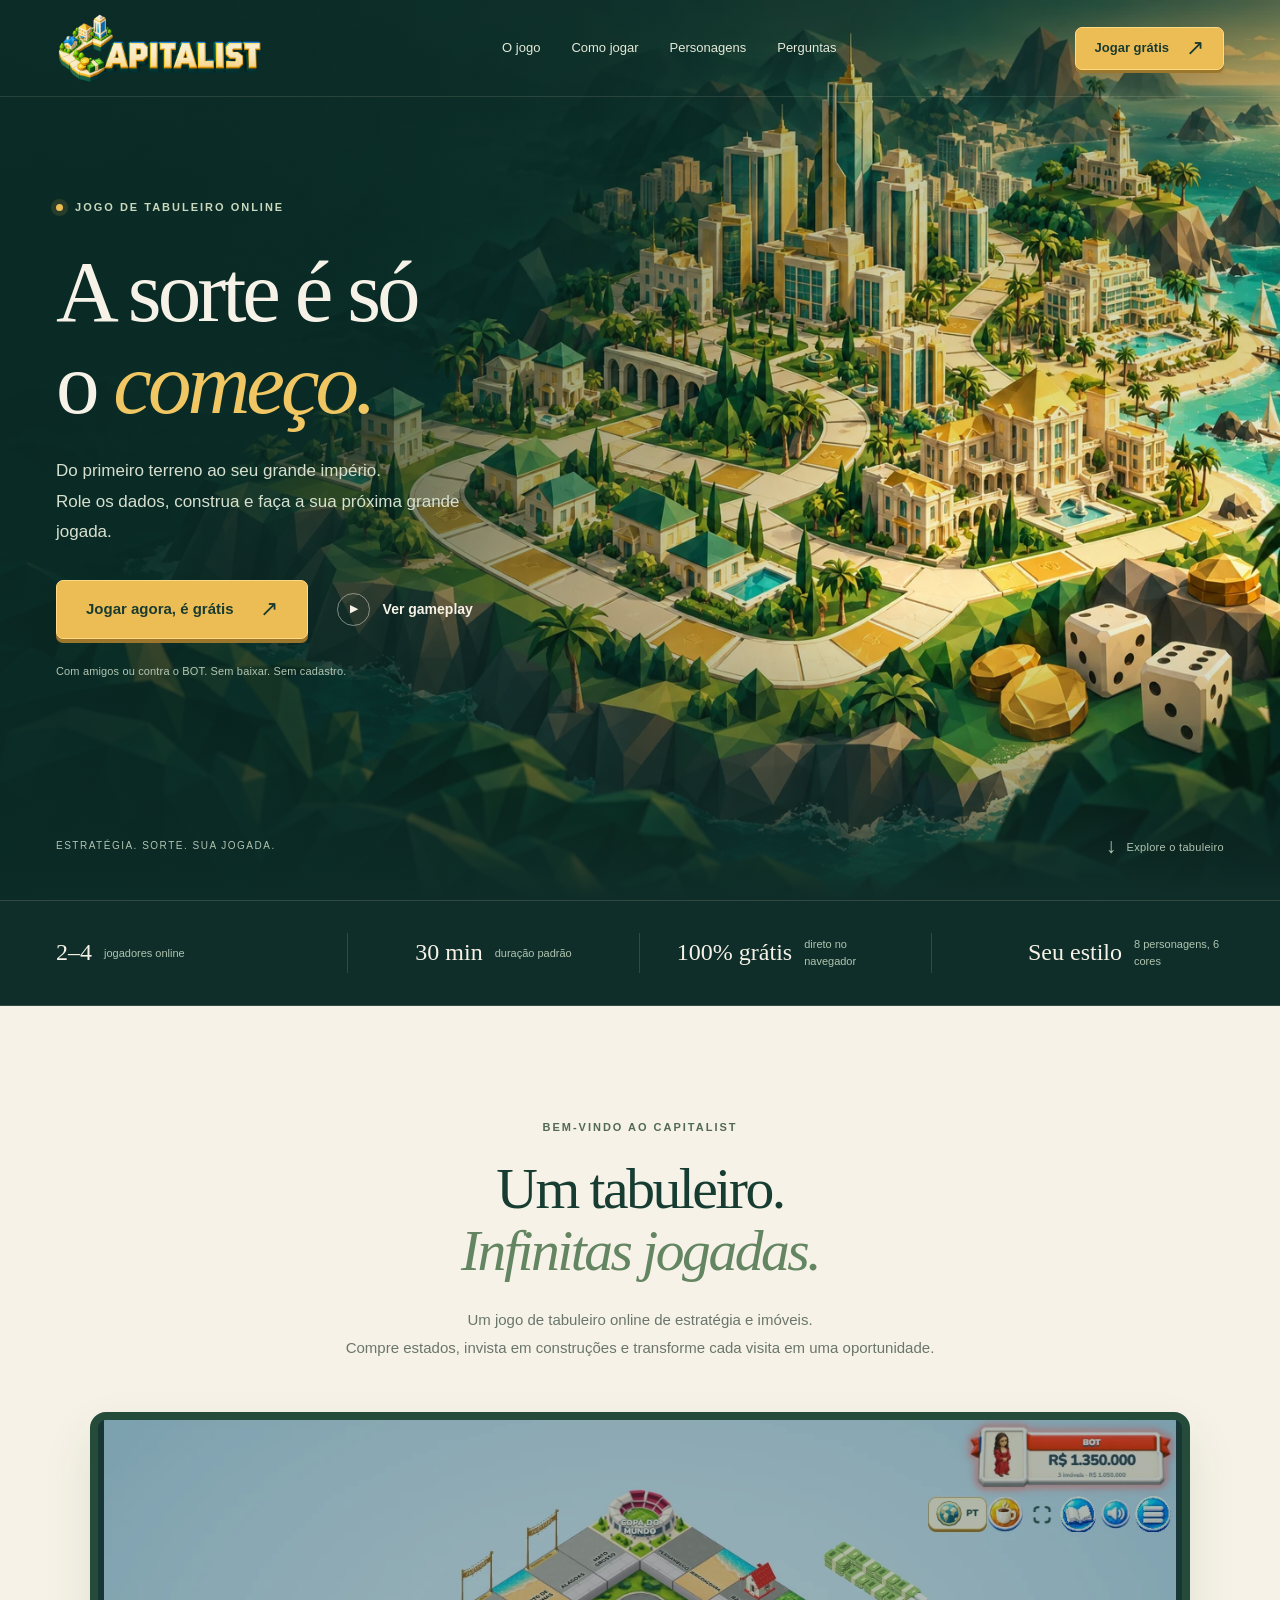
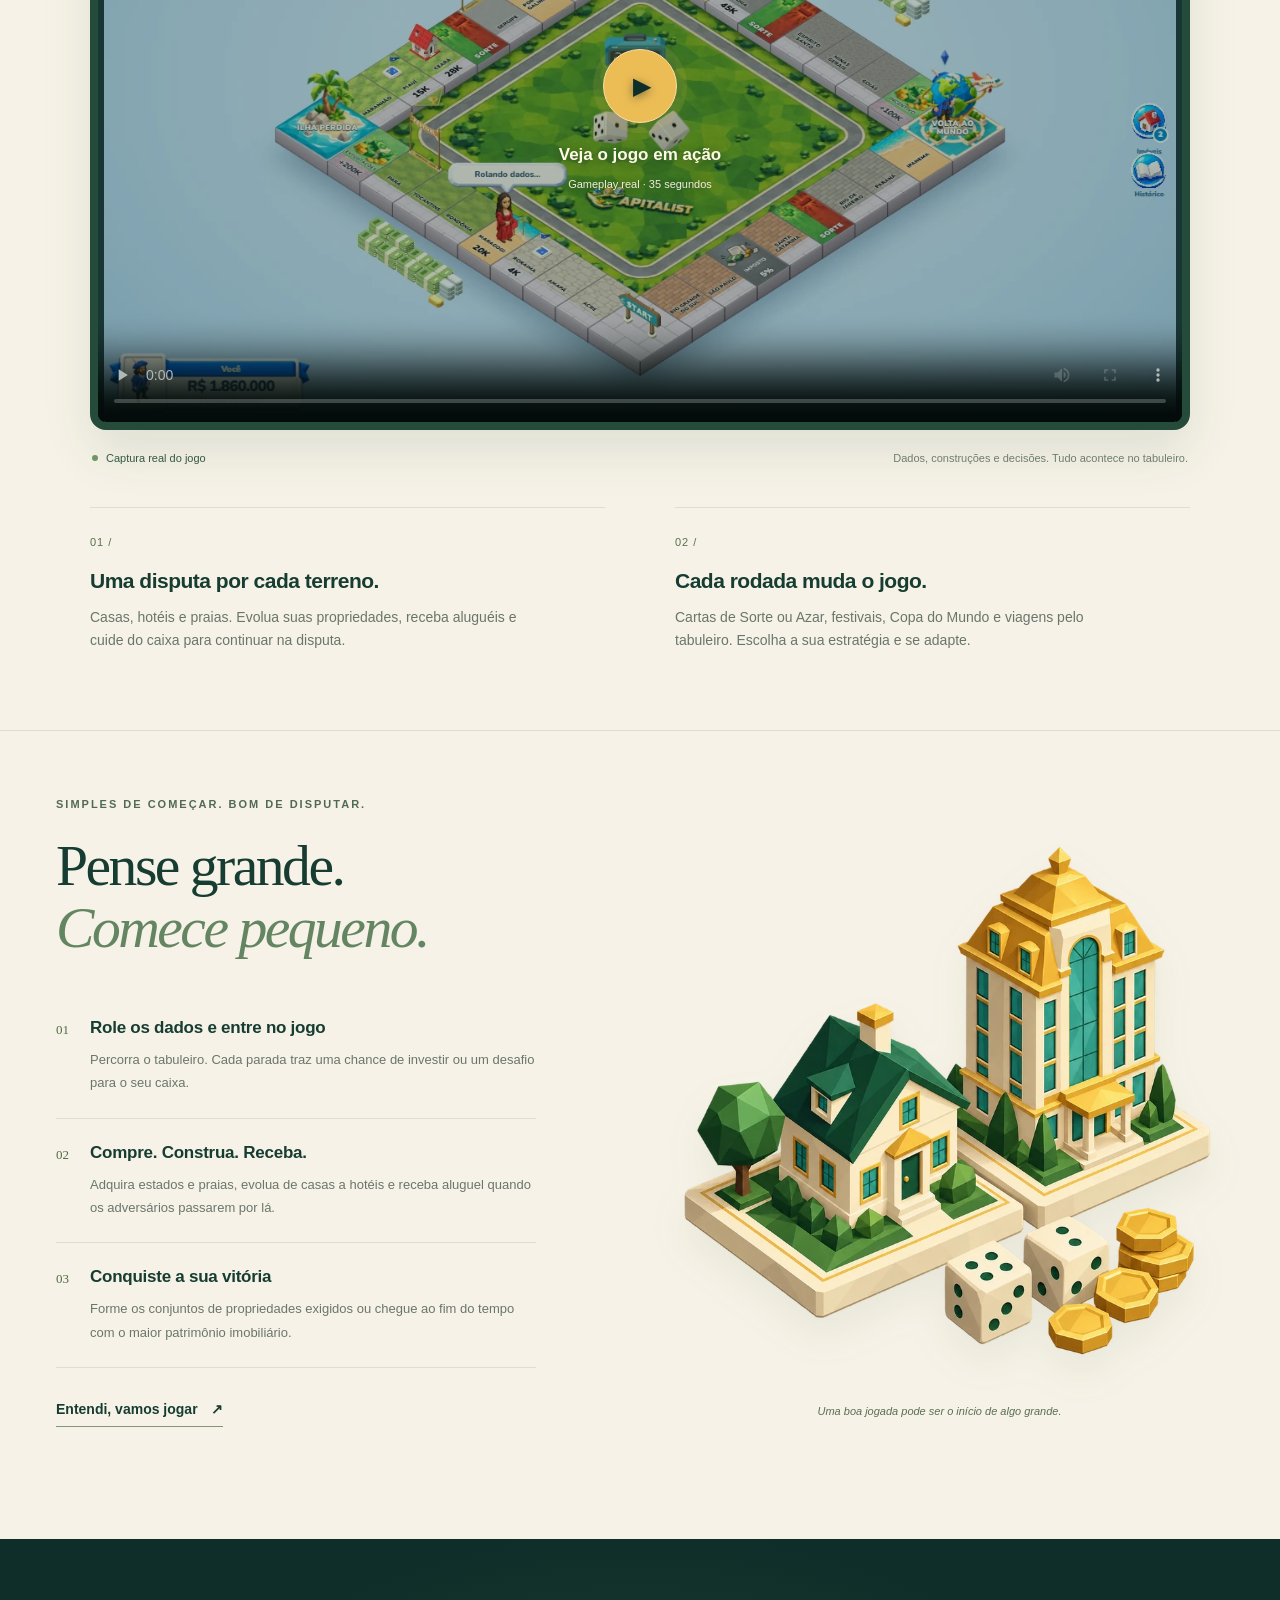
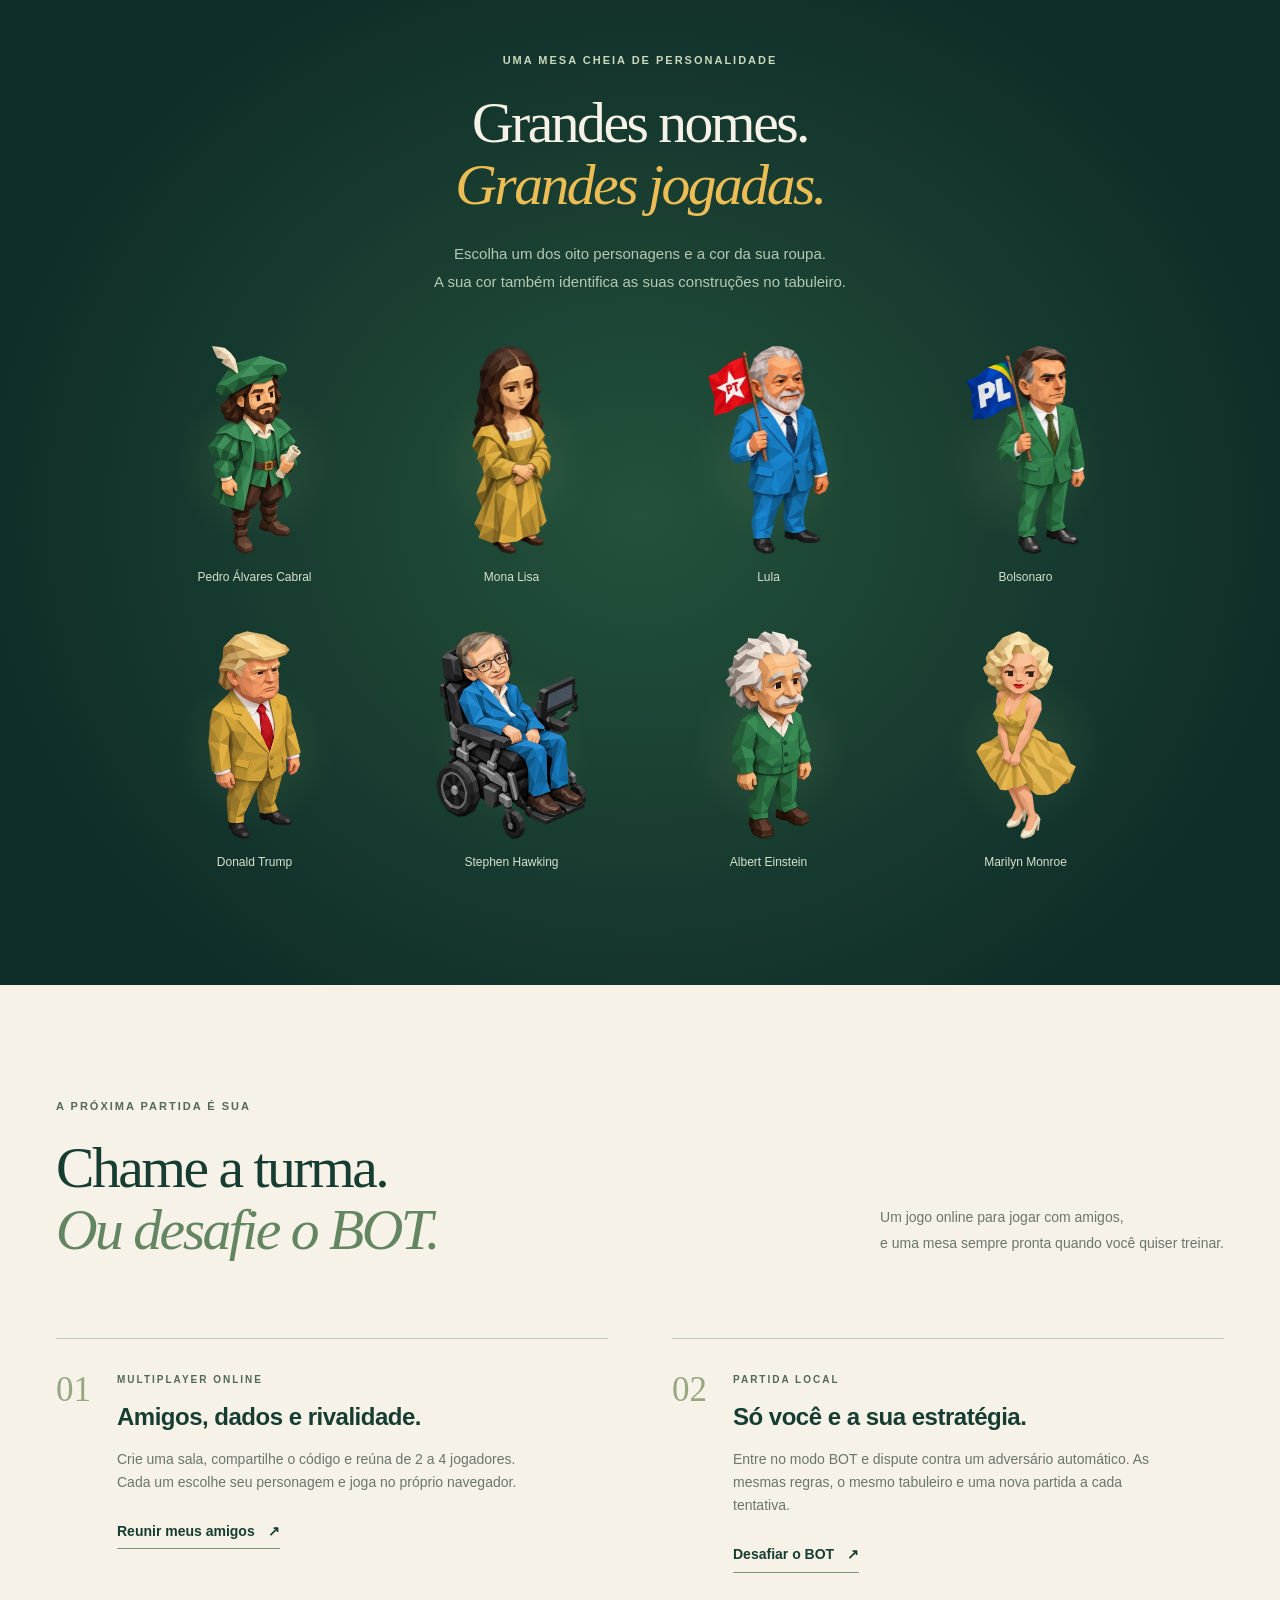
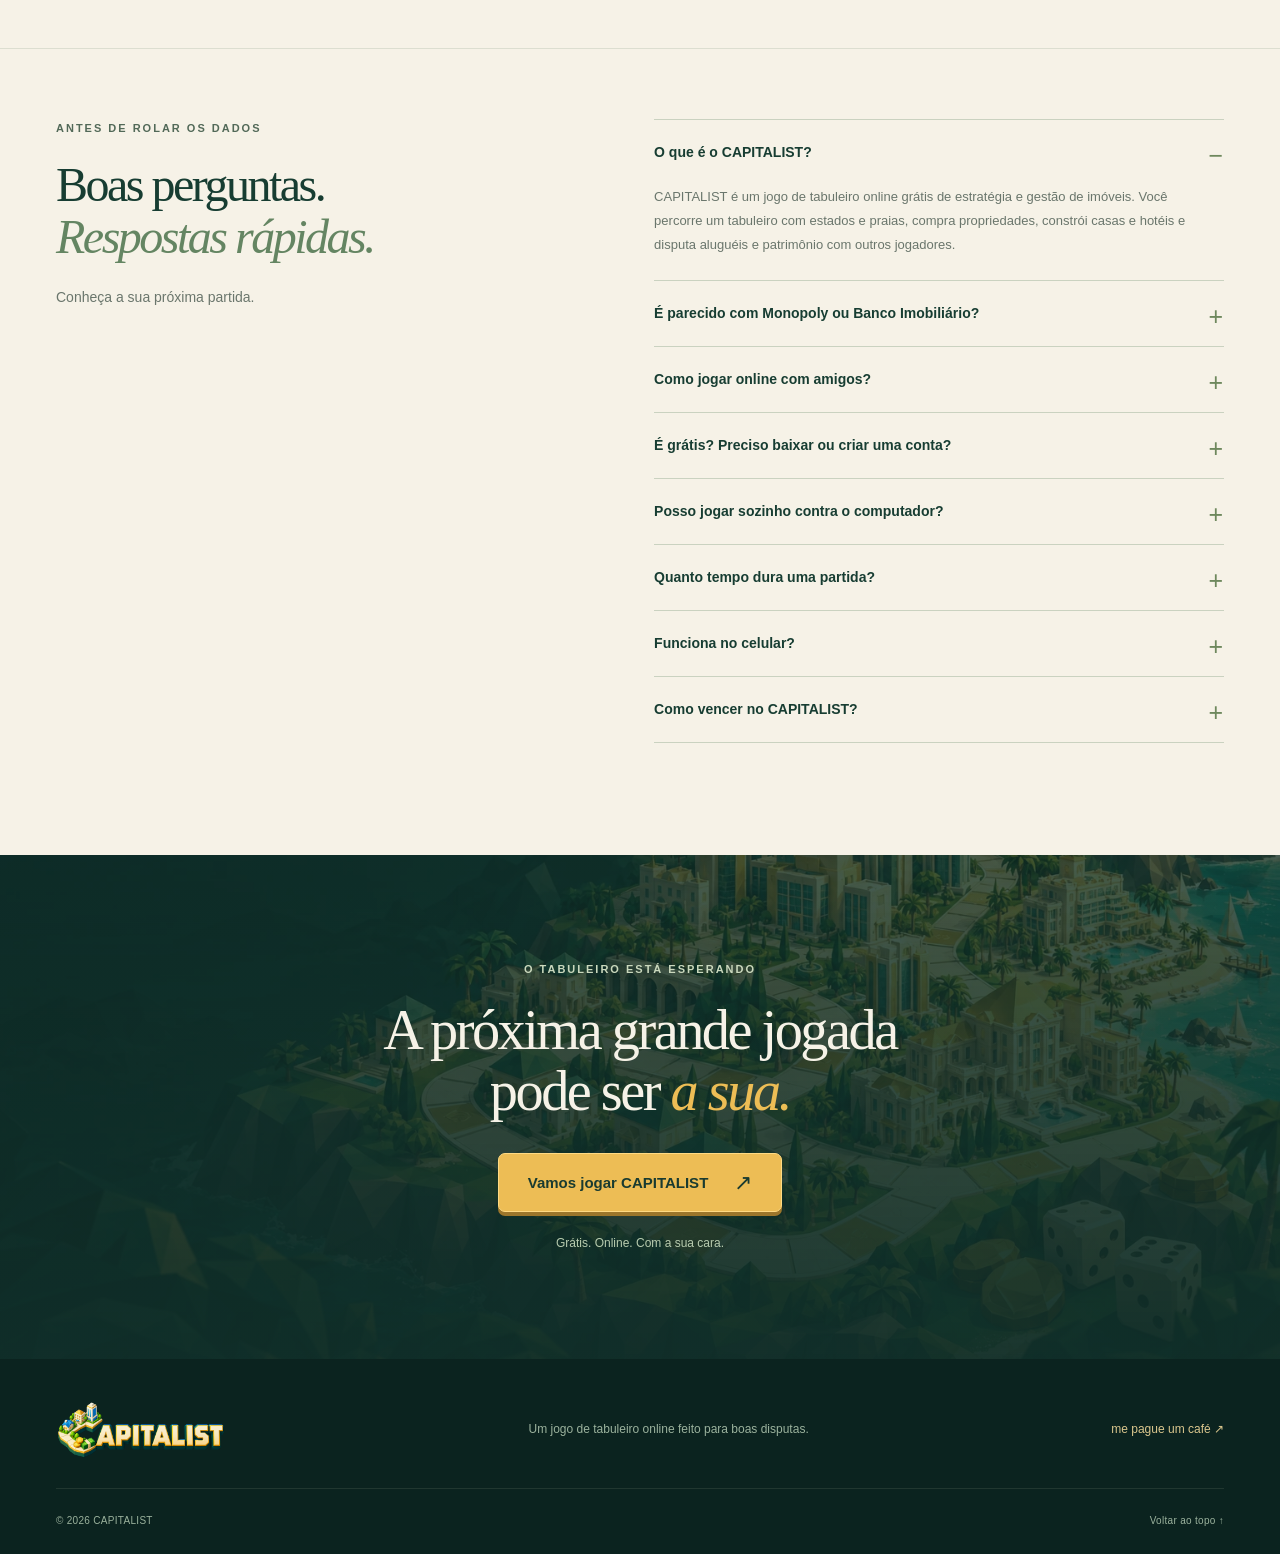
==== commit b1ab58f8: "Publish CAPITALIST landing page and /jogar/ route" ====
--- a/index.html
+++ b/index.html
@@ -1,273 +1,158 @@
 <!doctype html>
-<html lang="pt-BR" data-loading="initial">
+<html lang="pt-BR">
 <head>
   <meta charset="utf-8">
-  <meta name="viewport" content="width=device-width, initial-scale=1, viewport-fit=cover, interactive-widget=resizes-visual">
-  <meta name="theme-color" content="#203f3d">
-  <meta name="mobile-web-app-capable" content="yes">
-  <meta name="apple-mobile-web-app-capable" content="yes">
-  <meta name="apple-mobile-web-app-title" content="CAPITALIST">
-  <meta name="apple-mobile-web-app-status-bar-style" content="black-translucent">
-  <style id="asset-loading-style">
-    html[data-loading] { background: #e4eddf; }
-    html[data-loading] body > :not(#asset-loading), html[data-loading] body > :not(#asset-loading) * { visibility: hidden !important; pointer-events: none !important; }
-    #asset-loading { position: fixed; inset: 0; z-index: 10000; display: grid; place-items: center; box-sizing: border-box; padding: 24px; background: radial-gradient(ellipse at 50% 38%, #fffbed, #e4eddf 65%, #bfd7ce); color: #234d45; font-family: system-ui, sans-serif; text-align: center; -webkit-user-select: none; user-select: none; }
-    #asset-loading[hidden], #asset-loading [hidden] { display: none !important; }
-    .asset-loading-card { width: min(420px, 100%); }
-    .asset-loading-logo { display: block; width: 100%; height: auto; aspect-ratio: 2160 / 728; margin: 0 auto 25px; }
-    #asset-loading-status { margin: 0 0 15px; font-size: 14px; line-height: 1.5; color: #547266; }
-    #asset-loading-progress { height: 9px; border-radius: 9px; overflow: hidden; background: #bfd1bf; box-shadow: inset 0 1px 2px #234d4520; }
-    #asset-loading-progress span { display: block; width: 0; height: 100%; border-radius: inherit; background: linear-gradient(90deg, #d5a137, #ffdb77); transition: width .18s ease; }
-    #asset-loading-retry { margin-top: 12px; padding: 12px 22px; border: 0; border-radius: 9px; background: #e8b43f; color: #234d45; cursor: pointer; font: 700 14px system-ui, sans-serif; }
-    #asset-loading-retry:focus-visible { outline: 3px solid #d69d36; outline-offset: 4px; }
-    @media (prefers-reduced-motion: reduce) { #asset-loading-progress span { transition: none; } }
-    @media (max-height: 400px) { .asset-loading-card { width: min(330px, 100%); } .asset-loading-logo { margin-bottom: 16px; } }
-  </style>
-  <script>
-    window.addEventListener('error', function (event) {
-      if (!document.documentElement.hasAttribute('data-loading')) return;
-      var target = event.target;
-      if (!event.error && !(target instanceof HTMLScriptElement) && !(target instanceof HTMLLinkElement && new URL(target.href).origin === location.origin)) return;
-      window.roadBusinessStartupFailed = true;
-      function show() {
-        document.documentElement.dataset.loading = 'failed';
-        document.getElementById('asset-loading').setAttribute('aria-busy', 'false');
-        var english = document.documentElement.lang === 'en';
-        try { english = localStorage.getItem('capitalist.language.v1') === 'en'; } catch (_) {}
-        if (!window.RBI18n) {
-          document.documentElement.lang = english ? 'en' : 'pt-BR';
-          document.getElementById('asset-loading').setAttribute('aria-label', english ? 'Game loading' : 'Carregamento do jogo');
-        }
-        var message = 'Não foi possível carregar o jogo. Confira sua conexão e tente novamente.';
-        if (window.RBI18n) window.RBI18n.text(document.getElementById('asset-loading-status'), message);
-        else document.getElementById('asset-loading-status').textContent = english ? 'The game could not load. Check your connection and try again.' : message;
-        if (window.RBI18n) window.RBI18n.text(document.getElementById('asset-loading-retry'), 'Tentar novamente');
-        else document.getElementById('asset-loading-retry').textContent = english ? 'Try again' : 'Tentar novamente';
-        document.getElementById('asset-loading-status').hidden = false;
-        document.getElementById('asset-loading-progress').hidden = true;
-        document.getElementById('asset-loading-retry').hidden = false;
+  <meta name="viewport" content="width=device-width, initial-scale=1, viewport-fit=cover">
+  <meta name="theme-color" content="#102e29">
+  <title>CAPITALIST — Jogo de tabuleiro online grátis com amigos</title>
+  <meta name="description" content="Jogue CAPITALIST, um jogo de tabuleiro online grátis de estratégia e imóveis. Compre, construa e dispute com até 4 amigos ou enfrente o BOT no navegador.">
+  <meta name="robots" content="index, follow, max-image-preview:large">
+  <link rel="canonical" href="https://userjesus.github.io/road-business-pages/">
+  <meta property="og:type" content="website">
+  <meta property="og:locale" content="pt_BR">
+  <meta property="og:site_name" content="CAPITALIST">
+  <meta property="og:title" content="CAPITALIST — A sorte é só o começo.">
+  <meta property="og:description" content="Seu novo jogo de tabuleiro online. Compre propriedades, construa seu império e desafie seus amigos. Grátis, direto no navegador.">
+  <meta property="og:url" content="https://userjesus.github.io/road-business-pages/">
+  <meta property="og:image" content="https://userjesus.github.io/road-business-pages/assets/landing/capitalist-city-hero-v1.061af8e49283.webp">
+  <meta property="og:image:width" content="1536">
+  <meta property="og:image:height" content="1024">
+  <meta property="og:image:alt" content="Cidade low poly do CAPITALIST, com propriedades, hotéis e dados dourados">
+  <meta name="twitter:card" content="summary_large_image">
+  <meta name="twitter:title" content="CAPITALIST — Jogo de tabuleiro online grátis">
+  <meta name="twitter:description" content="A sorte é só o começo. Construa seu império com amigos ou contra o BOT, direto no navegador.">
+  <meta name="twitter:image" content="https://userjesus.github.io/road-business-pages/assets/landing/capitalist-city-hero-v1.061af8e49283.webp">
+  <link rel="icon" type="image/png" sizes="32x32" href="assets/app/favicon-32.1e442f9d3bf6.png">
+  <link rel="apple-touch-icon" href="assets/app/icon-192.8b2f9c79cd4e.png">
+  <link rel="stylesheet" href="runtime/landing.54dfb1c54623.min.css">
+  <script type="application/ld+json">
+  {
+    "@context": "https://schema.org",
+    "@graph": [
+      {
+        "@type": "WebSite", "@id": "https://userjesus.github.io/road-business-pages/#website",
+        "name": "CAPITALIST", "url": "https://userjesus.github.io/road-business-pages/", "inLanguage": "pt-BR"
+      },
+      {
+        "@type": "VideoGame", "@id": "https://userjesus.github.io/road-business-pages/#game",
+        "name": "CAPITALIST", "url": "https://userjesus.github.io/road-business-pages/jogar/",
+        "description": "Jogo de tabuleiro online grátis de estratégia, compra de propriedades e construção de imóveis, com multiplayer para 2 a 4 jogadores ou partida local contra o BOT.",
+        "image": "https://userjesus.github.io/road-business-pages/assets/landing/gameplay-poster-v1.7b9cb06b4f76.webp",
+        "genre": ["Jogo de tabuleiro", "Estratégia", "Gestão de propriedades"],
+        "gamePlatform": "Navegador web", "applicationCategory": "GameApplication",
+        "operatingSystem": "Web", "inLanguage": ["pt-BR", "en"], "isAccessibleForFree": true,
+        "playMode": ["https://schema.org/SinglePlayer", "https://schema.org/MultiPlayer"],
+        "numberOfPlayers": { "@type": "QuantitativeValue", "minValue": 2, "maxValue": 4 },
+        "offers": { "@type": "Offer", "price": "0", "priceCurrency": "BRL" }
+      },
+      {
+        "@type": "VideoObject", "@id": "https://userjesus.github.io/road-business-pages/#gameplay",
+        "name": "CAPITALIST — Gameplay real contra o BOT",
+        "description": "Trecho de uma partida real de CAPITALIST, com dados, compra de propriedades e decisões no tabuleiro.",
+        "thumbnailUrl": "https://userjesus.github.io/road-business-pages/assets/landing/gameplay-poster-v1.7b9cb06b4f76.webp",
+        "contentUrl": "https://userjesus.github.io/road-business-pages/assets/landing/capitalist-gameplay-v1.34ac836cde80.mp4",
+        "uploadDate": "2026-10-10", "duration": "PT35S", "inLanguage": "pt-BR"
       }
-      if (document.getElementById('asset-loading')) show(); else document.addEventListener('DOMContentLoaded', show, { once: true });
-    }, true);
-    document.addEventListener('click', function (event) { if (event.target.id === 'asset-loading-retry') location.reload(); });
+    ]
+  }
   </script>
-  <link rel="manifest" href="manifest.webmanifest">
-  <link rel="apple-touch-icon" href="assets/app/icon-192.8b2f9c79cd4e.png">
-  <title>CAPITALIST</title>
-  <link rel="icon" type="image/png" sizes="32x32" href="assets/app/favicon-32.1e442f9d3bf6.png">
-  <link rel="icon" type="image/png" sizes="16x16" href="assets/app/favicon-16.9b7c124f1c28.png">
-  <link rel="preconnect" href="https://fonts.googleapis.com">
-  <link rel="preconnect" href="https://fonts.gstatic.com" crossorigin>
-  <link href="https://fonts.googleapis.com/css2?family=Nunito:wght@600;700;800;900&display=swap" rel="stylesheet">
-
-
-
-
-
-
-
-
-
-
-
-
-
-
-
-  <link rel="stylesheet" href="runtime/game.a18747191cfd.min.css">
 </head>
-<body data-scene="menu">
-  <section id="asset-loading" aria-label="Carregamento do jogo" aria-busy="true">
-    <div class="asset-loading-card">
-      <img class="asset-loading-logo" src="assets/branding/capitalist-logo-v1.37c1331f5ab8.webp" alt="CAPITALIST" width="2160" height="728" fetchpriority="high">
-      <p id="asset-loading-status" role="status" aria-live="polite" hidden></p>
-      <div id="asset-loading-progress" role="progressbar" aria-label="Carregamento dos elementos do jogo" aria-valuemin="0" aria-valuemax="100" aria-valuenow="0"><span></span></div>
-      <button id="asset-loading-retry" type="button" hidden>Tentar novamente</button>
+<body>
+  <a class="skip-link" href="#conteudo">Pular para o conteúdo</a>
+  <header class="site-header">
+    <div class="header-inner wrap">
+      <a class="brand" href="#inicio" aria-label="CAPITALIST — início"><img src="assets/landing/capitalist-logo-v1.458e7b90750d.webp" alt="CAPITALIST" width="600" height="202"></a>
+      <nav class="desktop-nav" aria-label="Navegação principal">
+        <a href="#gameplay">O jogo</a><a href="#como-jogar">Como jogar</a><a href="#personagens">Personagens</a><a href="#perguntas">Perguntas</a>
+      </nav>
+      <a class="button button-small" href="jogar/">Jogar grátis <span aria-hidden="true">↗</span></a>
+      <button class="menu-toggle" type="button" aria-label="Abrir menu" aria-expanded="false" aria-controls="mobile-nav" hidden><span></span><span></span></button>
     </div>
-  </section>
-  <section id="viewport-gate" class="viewport-gate" role="dialog" aria-modal="true" aria-labelledby="viewport-title" aria-describedby="viewport-message" tabindex="-1" hidden>
-    <div class="viewport-card">
-      <span class="viewport-device" aria-hidden="true">↻</span>
-      <h1 id="viewport-title">Jogue na horizontal</h1>
-      <p id="viewport-message">Gire seu dispositivo e entre em tela cheia para começar.</p>
-      <button id="viewport-enter" class="btn primary" type="button">Entrar em tela cheia</button>
-      <p id="viewport-install" hidden>No navegador, abra Compartilhar ou o menu e escolha Adicionar à Tela de Início. Depois abra CAPITALIST pelo ícone e gire o dispositivo.</p>
-      <section id="viewport-ios-install" class="viewport-install-guide" aria-labelledby="viewport-ios-title" hidden>
-        <h2 id="viewport-ios-title">Como jogar no iPhone ou iPad</h2>
-        <ol>
-          <li>Abra este site no <strong>Safari</strong>.</li>
-          <li>Toque em <strong>Compartilhar</strong> (quadrado com seta para cima) e escolha <strong>Adicionar à Tela de Início</strong>.</li>
-          <li>Se aparecer, mantenha <strong>Abrir como App</strong> ativado e toque em <strong>Adicionar</strong>.</li>
-          <li>Abra <strong>CAPITALIST pelo novo ícone</strong> e gire o aparelho para a horizontal.</li>
-        </ol>
-      </section>
-    </div>
-  </section>
-  <div class="menu-backdrop" aria-hidden="true"></div>
-  <header class="game-header">
-    <a class="game-brand" href="#" aria-label="CAPITALIST, início"><img class="game-brand-logo" src="assets/branding/capitalist-logo-v1.37c1331f5ab8.webp" alt="CAPITALIST" width="2160" height="728"></a>
-    <div class="table-label"><span class="live-dot"></span><span id="table-mode">SEU PRÓXIMO DESTINO</span><small>Mesa clássica · Volta ao mundo</small></div>
-    <nav class="header-actions" aria-label="Menu do jogo">
-      <div class="language-control">
-        <button id="language-toggle" class="ui-icon-button language-toggle" type="button" aria-label="Trocar idioma" aria-controls="language-menu" aria-expanded="false"><img src="assets/hud/language-globe-v1.a32df9125a13.svg" width="32" height="32" alt="" aria-hidden="true"><span id="language-code" aria-hidden="true">PT</span></button>
-        <section id="language-menu" class="language-menu" aria-labelledby="language-title" hidden>
-          <p id="language-title">Idioma</p>
-          <div role="group" aria-label="Escolher idioma">
-            <button class="language-option" type="button" data-language="pt" aria-pressed="true"><span lang="pt-BR" data-i18n-ignore>Português</span><small aria-hidden="true">PT</small></button>
-            <button class="language-option" type="button" data-language="en" aria-pressed="false"><span lang="en" data-i18n-ignore>English</span><small aria-hidden="true">EN</small></button>
-          </div>
-        </section>
-      </div>
-      <a id="support-game" class="ui-icon-button support-link support-game" href="https://buymeacoffee.com/ojesus" target="_blank" rel="noopener noreferrer" title="me pague um café" aria-label="me pague um café no Buy Me a Coffee (abre em outra aba)"><span class="support-coffee-icon" aria-hidden="true"></span></a>
-      <button id="fullscreen-toggle" class="ui-icon-button" type="button" aria-label="Entrar em tela cheia"><span aria-hidden="true">⛶</span></button>
-      <button id="profile-toggle" class="ui-icon-button" type="button" aria-label="Personalizar personagem" aria-controls="player-profile" aria-expanded="false" hidden><span class="hud-icon icon-gem" aria-hidden="true"></span></button>
-      <button id="how-to-play" class="ui-icon-button" type="button" aria-label="Como jogar"><span class="hud-icon icon-book" aria-hidden="true"></span></button>
-      <button class="ui-icon-button dice-sound" id="dice-sound" type="button" aria-pressed="true" aria-label="Silenciar música ambiente"><span class="hud-icon icon-sound" aria-hidden="true"></span></button>
-      <button id="multiplayer-toggle" class="ui-icon-button multiplayer-toggle" type="button" aria-label="Menu da partida" aria-controls="multiplayer-panel" aria-expanded="true"><span class="hud-icon icon-menu" aria-hidden="true"></span></button>
+    <nav id="mobile-nav" class="mobile-nav" aria-label="Navegação móvel" hidden>
+      <a href="#gameplay">O jogo</a><a href="#como-jogar">Como jogar</a><a href="#personagens">Personagens</a><a href="#perguntas">Perguntas</a>
     </nav>
   </header>
-  <main class="stage" id="stage">
-    <div class="player-controls" id="player-profile" aria-label="Seu personagem">
-      <div class="profile-heading"><span class="ui-eyebrow">SUA IDENTIDADE</span><button id="profile-close" class="ui-icon-button" type="button" aria-label="Fechar personalização"><span class="hud-icon icon-close" aria-hidden="true"></span></button></div>
-      <section id="character-roulette" class="character-roulette" aria-label="Roleta de personagens" aria-roledescription="carrossel" tabindex="0">
-        <div class="roulette-stage">
-          <button id="character-previous" class="btn roulette-arrow" type="button" aria-label="Personagem anterior">‹</button>
-          <div class="roulette-portrait"><img id="waiting-portrait" alt="Personagem selecionado"></div>
-          <button id="character-next" class="btn roulette-arrow" type="button" aria-label="Próximo personagem">›</button>
-        </div>
-        <output id="player-character" class="roulette-name" aria-live="polite"></output>
-        <div id="character-options" class="character-options" role="group" aria-label="Selecionar personagem"></div>
-        <img id="player-portrait" alt="" aria-hidden="true" hidden>
-      </section>
-      <span>Cor do jogador</span>
-      <div id="player-colors" class="player-colors" role="group" aria-label="Escolher cor do jogador"></div>
-    </div>
-    <p class="help">Um mundo de oportunidades. Seu império começa aqui.</p>
-    <section id="multiplayer-turn" class="multiplayer-turn" aria-label="Jogadores e turno" hidden>
-      <p class="players-caption">NA MESA <span id="player-count">2 jogadores</span></p>
-      <p id="multiplayer-first-player" class="multiplayer-first-player" hidden></p>
-      <ol id="multiplayer-players"></ol>
+  <main id="conteudo" tabindex="-1">
+    <section id="inicio" class="hero" aria-labelledby="hero-title">
+      <picture class="hero-art"><source media="(max-width: 700px)" srcset="assets/landing/capitalist-city-hero-mobile-v1.c54e445fb1b7.webp"><img src="assets/landing/capitalist-city-hero-v1.061af8e49283.webp" alt="" width="1536" height="1024" fetchpriority="high"></picture>
+      <div class="hero-shade"></div>
+      <div class="hero-content wrap">
+        <p class="eyebrow light"><span class="status-dot" aria-hidden="true"></span> Jogo de tabuleiro online</p>
+        <h1 id="hero-title">A sorte é só<br>o <em>começo.</em></h1>
+        <p class="hero-copy">Do primeiro terreno ao seu grande império.<br>Role os dados, construa e faça a sua próxima grande jogada.</p>
+        <div class="hero-actions"><a class="button" href="jogar/">Jogar agora, é grátis <span aria-hidden="true">↗</span></a><a class="text-link" href="#gameplay"><span class="play-icon" aria-hidden="true">▶</span> Ver gameplay</a></div>
+        <p class="hero-note">Com amigos ou contra o BOT. Sem baixar. Sem cadastro.</p>
+      </div>
+      <div class="hero-bottom wrap"><span>ESTRATÉGIA. SORTE. SUA JOGADA.</span><a href="#gameplay" aria-label="Conhecer o jogo"><span aria-hidden="true">↓</span> Explore o tabuleiro</a></div>
     </section>
-    <aside class="table-tools" id="table-tools" aria-label="Ferramentas da mesa" hidden>
-      <button id="portfolio-toggle" class="portfolio-toggle" type="button" aria-label="Meus imóveis" aria-controls="portfolio-panel" aria-expanded="false"><span class="hud-icon icon-house" aria-hidden="true"></span><span class="tool-label">Imóveis</span><span id="portfolio-count">0</span></button>
-      <button id="history-toggle" type="button" aria-label="Histórico da partida" aria-controls="game-sidebar" aria-expanded="false"><span class="hud-icon icon-book" aria-hidden="true"></span><span class="tool-label">Histórico</span></button>
-    </aside>
-    <aside class="game-sidebar" id="game-sidebar" aria-label="Informações da partida" hidden>
-      <section class="ui-card board-guide" id="board-guide">
-        <span class="ui-eyebrow">EXPLORE O TABULEIRO</span>
-        <h2>Qual será seu próximo negócio?</h2><p>Selecione um estado para consultar preço, aluguel e proprietário.</p>
-        <div class="board-legend"><span><i class="legend-dot available"></i>Disponível</span><span><i class="legend-dot owned"></i>Com proprietário</span><span><i class="legend-dot festival"></i>Festival ×2</span></div>
-      </section>
-      <section class="ui-card activity-card"><div class="card-heading"><span class="ui-eyebrow">ACONTECEU NA MESA</span><span class="activity-live">AO VIVO</span></div><ol id="activity-feed" aria-label="Histórico da partida"></ol></section>
-    </aside>
-    <section id="property-inspector" class="ui-card property-inspector" aria-label="Detalhes da casa" hidden></section>
-    <section id="portfolio-panel" class="ui-card portfolio-panel" aria-label="Meus imóveis" hidden></section>
-    <div class="dice-controls" aria-label="Dados">
-      <div class="turn-copy"><span id="turn-eyebrow" class="ui-eyebrow">CONSTRUA SEU CAMINHO</span><h2 id="turn-title">Escolha como jogar</h2><p id="turn-description">Comece contra o BOT ou convide seus amigos.</p></div>
-      <ol class="turn-steps" aria-label="Etapas do turno"><li data-step="ready"><span>1</span>Rolar</li><li data-step="moving"><span>2</span>Mover</li><li data-step="decision"><span>3</span>Decidir</li></ol>
-      <div class="roll-action">
-      <button class="btn primary" id="roll-dice" type="button">Rolar dados</button>
-      <div class="roll-detail"><output id="dice-result" aria-live="polite">Pronto para rolar</output><span id="roll-timer" class="roll-timer" role="timer" hidden></span></div>
+    <div class="game-facts">
+      <div class="wrap facts-inner">
+        <div><strong>2–4</strong><span>jogadores online</span></div><div><strong>30 min</strong><span>duração padrão</span></div><div><strong>100% grátis</strong><span>direto no navegador</span></div><div><strong>Seu estilo</strong><span>8 personagens, 6 cores</span></div>
       </div>
     </div>
-  </main>
-
-  <div class="toast" id="toast" role="status" aria-live="polite"></div>
-  <span id="language-announcement" role="status" aria-live="polite"></span>
-
-  <section id="multiplayer-panel" class="multiplayer-panel" aria-labelledby="multiplayer-title" data-state="HOME">
-    <span class="ui-eyebrow lobby-eyebrow" id="menu-eyebrow" hidden></span>
-    <h1 id="multiplayer-title">Nova partida</h1>
-    <div id="multiplayer-home">
-      <button id="multiplayer-solo" class="btn primary lobby-play" type="button"><span class="hud-icon icon-dice" aria-hidden="true"></span><span class="lobby-button-copy">Jogar com BOT<small>Escolha seu personagem</small></span><span class="button-arrow" aria-hidden="true">›</span></button>
-      <div class="lobby-divider"><span>OU JOGUE COM AMIGOS</span></div>
-      <div id="multiplayer-create-controls" class="multiplayer-create-controls">
-        <label for="match-duration-minutes">Duração (min)
-          <input id="match-duration-minutes" type="number" min="30" max="99" step="1" value="30" inputmode="numeric" aria-label="Duração da partida: de 30 a 99 minutos">
-        </label>
-        <button id="multiplayer-create" class="btn multiplayer-secondary" type="button">Criar Sala</button>
+    <section id="gameplay" class="gameplay section cream" aria-labelledby="gameplay-title">
+      <div class="wrap">
+        <div class="section-heading"><p class="eyebrow">Bem-vindo ao CAPITALIST</p><h2 id="gameplay-title">Um tabuleiro.<br><em>Infinitas jogadas.</em></h2><p>Um jogo de tabuleiro online de estratégia e imóveis.<br>Compre estados, invista em construções e transforme cada visita em uma oportunidade.</p></div>
+        <figure class="gameplay-figure">
+          <div class="video-shell">
+            <video id="gameplay-video" controls playsinline preload="none" poster="assets/landing/gameplay-poster-v1.7b9cb06b4f76.webp" width="1280" height="720" aria-label="Gameplay do CAPITALIST: partida real contra o BOT">
+              <source src="assets/landing/capitalist-gameplay-v1.90e747e5e3e3.webm" type="video/webm">
+              <source src="assets/landing/capitalist-gameplay-v1.34ac836cde80.mp4" type="video/mp4">
+              <track kind="captions" src="assets/landing/gameplay-pt-BR.606ddc8f8637.vtt" srclang="pt-BR" label="Português">
+              Seu navegador não reproduz este vídeo. <a href="assets/landing/capitalist-gameplay-v1.90e747e5e3e3.webm">Assistir ao gameplay</a>.
+            </video>
+            <button id="watch-gameplay" class="watch-gameplay" type="button" aria-label="Reproduzir gameplay do CAPITALIST" hidden><span aria-hidden="true">▶</span><b>Veja o jogo em ação</b><small>Gameplay real · 35 segundos</small></button>
+          </div>
+          <figcaption><span><i aria-hidden="true"></i> Captura real do jogo</span><span>Dados, construções e decisões. Tudo acontece no tabuleiro.</span></figcaption>
+        </figure>
+        <div class="gameplay-details"><div><span class="detail-number">01 /</span><h3>Uma disputa por cada terreno.</h3><p>Casas, hotéis e praias. Evolua suas propriedades, receba aluguéis e cuide do caixa para continuar na disputa.</p></div><div><span class="detail-number">02 /</span><h3>Cada rodada muda o jogo.</h3><p>Cartas de Sorte ou Azar, festivais, Copa do Mundo e viagens pelo tabuleiro. Escolha a sua estratégia e se adapte.</p></div></div>
       </div>
-      <form id="multiplayer-join" novalidate>
-        <label for="room-code">Código da sala</label>
-        <div class="multiplayer-actions">
-          <input id="room-code" type="text" maxlength="6" placeholder="K7F2P9" autocomplete="off" autocapitalize="characters" spellcheck="false" aria-describedby="multiplayer-status">
-          <button class="btn primary" type="submit">Entrar em Sala</button>
+    </section>
+    <section id="como-jogar" class="how-to section cream" aria-labelledby="how-title">
+      <div class="wrap how-grid">
+        <div class="how-copy"><p class="eyebrow">Simples de começar. Bom de disputar.</p><h2 id="how-title">Pense grande.<br><em>Comece pequeno.</em></h2>
+          <ol class="steps"><li><span>01</span><div><h3>Role os dados e entre no jogo</h3><p>Percorra o tabuleiro. Cada parada traz uma chance de investir ou um desafio para o seu caixa.</p></div></li><li><span>02</span><div><h3>Compre. Construa. Receba.</h3><p>Adquira estados e praias, evolua de casas a hotéis e receba aluguel quando os adversários passarem por lá.</p></div></li><li><span>03</span><div><h3>Conquiste a sua vitória</h3><p>Forme os conjuntos de propriedades exigidos ou chegue ao fim do tempo com o maior patrimônio imobiliário.</p></div></li></ol>
+          <a class="text-link dark" href="jogar/">Entendi, vamos jogar <span aria-hidden="true">↗</span></a>
         </div>
-      </form>
-      <a id="support-menu" class="support-link support-menu" href="https://buymeacoffee.com/ojesus" target="_blank" rel="noopener noreferrer" title="me pague um café" aria-label="me pague um café no Buy Me a Coffee (abre em outra aba)"><span class="support-coffee-icon" aria-hidden="true"></span><span>me pague um café<small>Um café ajuda o jogo a continuar gratuito</small></span><span class="support-external" aria-hidden="true">↗</span></a>
-    </div>
-    <section id="waiting-room" class="waiting-room" aria-label="Escolha de personagem e sala de espera" hidden>
-      <p class="waiting-intro" id="waiting-intro">Escolha seu personagem e sua cor antes de entrar no tabuleiro.</p>
-      <div class="waiting-grid">
-        <div class="waiting-character">
-          <div id="profile-mount"></div>
-        </div>
-        <div class="waiting-table">
-          <div id="multiplayer-room" hidden>
-            <span class="multiplayer-room-label">CÓDIGO DA SALA</span>
-            <div class="multiplayer-room-code">
-              <output id="multiplayer-code"></output>
-              <button id="multiplayer-copy" class="btn" type="button">Copiar</button>
-            </div>
-          </div>
-          <p class="ui-eyebrow" id="waiting-players-label">JOGADORES NA SALA <span id="waiting-duration">· 30 MIN</span></p>
-          <ol id="waiting-players" class="waiting-players" aria-labelledby="waiting-players-label"></ol>
-          <p id="waiting-hint" class="waiting-hint">Aguardando jogadores.</p>
+        <figure class="property-illustration"><img src="assets/landing/capitalist-properties-v1.2e1c26e0a72f.webp" alt="Ilustração low poly de uma casa, um hotel, dados e moedas do universo CAPITALIST" width="840" height="840" loading="lazy" decoding="async"><figcaption>Uma boa jogada pode ser o início de algo grande.</figcaption></figure>
+      </div>
+    </section>
+    <section id="personagens" class="characters section" aria-labelledby="characters-title">
+      <div class="wrap"><div class="section-heading"><p class="eyebrow light">Uma mesa cheia de personalidade</p><h2 id="characters-title">Grandes nomes.<br><em>Grandes jogadas.</em></h2><p>Escolha um dos oito personagens e a cor da sua roupa.<br>A sua cor também identifica as suas construções no tabuleiro.</p></div>
+        <div class="character-grid">
+          <figure><img src="assets/landing/character-cabral-v1.9c4c51bd9608.webp" alt="Pedro Álvares Cabral em estilo low poly" width="190" height="420" loading="lazy" decoding="async"><figcaption>Pedro Álvares Cabral</figcaption></figure>
+          <figure><img src="assets/landing/character-mona-lisa-v1.6ac19aa38962.webp" alt="Mona Lisa em estilo low poly" width="163" height="420" loading="lazy" decoding="async"><figcaption>Mona Lisa</figcaption></figure>
+          <figure><img src="assets/landing/character-lula-v1.bd030a734f8f.webp" alt="Lula com a bandeira do PT em estilo low poly" width="247" height="420" loading="lazy" decoding="async"><figcaption>Lula</figcaption></figure>
+          <figure><img src="assets/landing/character-bolsonaro-v1.30bf0eed874b.webp" alt="Bolsonaro com a bandeira do PL em estilo low poly" width="243" height="420" loading="lazy" decoding="async"><figcaption>Bolsonaro</figcaption></figure>
+          <figure><img src="assets/landing/character-donald-trump-v1.0e9ab5a1f3d5.webp" alt="Donald Trump em estilo low poly" width="189" height="420" loading="lazy" decoding="async"><figcaption>Donald Trump</figcaption></figure>
+          <figure><img src="assets/landing/character-stephen-hawking-v1.6bd31739c6f1.webp" alt="Stephen Hawking em sua cadeira de rodas motorizada em estilo low poly" width="306" height="420" loading="lazy" decoding="async"><figcaption>Stephen Hawking</figcaption></figure>
+          <figure><img src="assets/landing/character-albert-einstein-v1.88c440c12646.webp" alt="Albert Einstein em estilo low poly" width="177" height="420" loading="lazy" decoding="async"><figcaption>Albert Einstein</figcaption></figure>
+          <figure><img src="assets/landing/character-marilyn-monroe-v1.4ee36ac401e5.webp" alt="Marilyn Monroe segurando a saia do vestido ao vento em estilo low poly" width="204" height="420" loading="lazy" decoding="async"><figcaption>Marilyn Monroe</figcaption></figure>
         </div>
       </div>
     </section>
-    <p id="multiplayer-status" role="status" aria-live="polite"></p>
-    <p id="multiplayer-network" hidden>Reconectando ao PeerServer. Novas entradas aguardam a conexão.</p>
-    <div id="multiplayer-requests" aria-label="Solicitações de entrada" hidden></div>
-    <button id="multiplayer-start" class="btn primary" type="button" hidden>Iniciar partida</button>
-    <button id="waiting-back" class="btn multiplayer-secondary" type="button" hidden>Voltar ao menu</button>
-    <button id="multiplayer-minimize" class="btn multiplayer-secondary" type="button" hidden>Voltar ao tabuleiro</button>
-    <button id="multiplayer-leave" class="btn multiplayer-secondary" type="button" hidden>Sair da sala</button>
-  </section>
-  <dialog id="how-to-dialog" class="how-to-dialog" aria-labelledby="how-to-title">
-    <button class="ui-icon-button dialog-close" id="how-to-close" type="button" aria-label="Fechar como jogar"><span class="hud-icon icon-close" aria-hidden="true"></span></button>
-    <span class="ui-eyebrow">SEU PRIMEIRO NEGÓCIO</span><h2 id="how-to-title">Do primeiro passo<br>ao seu império.</h2><p>O objetivo é ser o último jogador com dinheiro na mesa.</p>
-    <ol class="how-to-steps"><li><span>01</span><div><h3>Role e viaje</h3><p>Você tem 10 segundos para rolar; depois disso, a vez passa ao próximo jogador. Seu personagem anda a soma das faces. Duplas dão outra jogada.</p></div></li><li><span>02</span><div><h3>Invista na sua parada</h3><p>Compre um estado livre ou evolua um imóvel seu. Os quatro lados encarecem até a região nobre. Compare custo, aluguel e saldo restante. Você tem 10 segundos para decidir.</p></div></li><li><span>03</span><div><h3>Receba e acompanhe</h3><p>O aluguel é pago automaticamente. A cor das construções mostra quem é o dono. Consulte qualquer estado clicando nela.</p></div></li><li><span>04</span><div><h3>Cuide do seu caixa</h3><p>Cada volta rende R$ 400.000. Se faltar dinheiro para uma dívida, venda uma construção por 75% do custo ou venda o imóvel inteiro. Festivais aumentam o terreno em 25% e o aluguel em 50%.</p></div></li><li><span>05</span><div><h3>Volta ao Mundo</h3><p>Ao cair aqui, viaje obrigatoriamente na sua próxima vez. Escolha um imóvel seu ou disponível e caminhe até ele. Passar pelo Início paga R$ 400.000. Sem confirmação no prazo, o jogo escolhe um destino.</p></div></li><li><span>06</span><div><h3>Copa do Mundo</h3><p>Escolha um imóvel seu para receber +50% de aluguel por três rodadas. Repetir a sede renova a duração. Bônus de Copa, Festival e monopólio somam percentuais, até 2,5× nos estados.</p></div></li><li><span>07</span><div><h3>Conquiste a vitória</h3><p>Complete três monopólios em linhas diferentes, dois na mesma linha ou compre as quatro praias. Cada monopólio reúne todos os estados de uma cor e soma 50% ao aluguel desse grupo. Conserve o objetivo por uma rodada completa dos adversários para confirmar a vitória.</p></div></li><li><span>08</span><div><h3>Vença contra o relógio</h3><p>Ao chegar a zero, vence quem tem o maior patrimônio em imóveis. O dinheiro em caixa desempata. Se também houver empate no caixa, a vitória é compartilhada.</p></div></li><li><span>09</span><div><h3>Sorte ou Azar</h3><p>Ao cair em Sorte, confira a arte e a descrição de uma das 18 cartas. Escolha no tabuleiro quando houver um alvo. Guarde uma saída da Ilha por jogador. Sem energia dura até sua próxima vez, depois dos demais jogadores. Proteja estados e acompanhe os efeitos nos aluguéis.</p></div></li></ol>
-    <button id="how-to-done" class="btn primary" type="button">Entendi, vamos jogar</button>
-  </dialog>
-
-
-
-
-
-
-
-
-
-
-
-
-
-
-
-
-
-
-
-
-
-
-
-
-
-
-
-
-
-
-
-
-
-
-
-
-
-
-  <script src="runtime/game.80845ba472d2.min.js"></script>
+    <section class="modes section cream" aria-labelledby="modes-title">
+      <div class="wrap"><div class="modes-heading"><div><p class="eyebrow">A próxima partida é sua</p><h2 id="modes-title">Chame a turma.<br><em>Ou desafie o BOT.</em></h2></div><p>Um jogo online para jogar com amigos,<br>e uma mesa sempre pronta quando você quiser treinar.</p></div>
+        <div class="mode-options"><article><span class="mode-number" aria-hidden="true">01</span><div><p class="eyebrow">Multiplayer online</p><h3>Amigos, dados e rivalidade.</h3><p>Crie uma sala, compartilhe o código e reúna de 2 a 4 jogadores. Cada um escolhe seu personagem e joga no próprio navegador.</p><a class="text-link dark" href="jogar/">Reunir meus amigos <span aria-hidden="true">↗</span></a></div></article><article><span class="mode-number" aria-hidden="true">02</span><div><p class="eyebrow">Partida local</p><h3>Só você e a sua estratégia.</h3><p>Entre no modo BOT e dispute contra um adversário automático. As mesmas regras, o mesmo tabuleiro e uma nova partida a cada tentativa.</p><a class="text-link dark" href="jogar/">Desafiar o BOT <span aria-hidden="true">↗</span></a></div></article></div>
+      </div>
+    </section>
+    <section id="perguntas" class="faq section cream" aria-labelledby="faq-title">
+      <div class="wrap faq-grid"><div><p class="eyebrow">Antes de rolar os dados</p><h2 id="faq-title">Boas perguntas.<br><em>Respostas rápidas.</em></h2><p>Conheça a sua próxima partida.</p></div>
+        <div class="faq-list">
+          <details open><summary>O que é o CAPITALIST?</summary><p>CAPITALIST é um jogo de tabuleiro online grátis de estratégia e gestão de imóveis. Você percorre um tabuleiro com estados e praias, compra propriedades, constrói casas e hotéis e disputa aluguéis e patrimônio com outros jogadores.</p></details>
+          <details><summary>É parecido com Monopoly ou Banco Imobiliário?</summary><p>Se você gosta de jogos como Monopoly e Banco Imobiliário, vai reconhecer a diversão de rolar dados, comprar terrenos e receber aluguéis. CAPITALIST é um jogo independente, com identidade, tabuleiro brasileiro, personagens e regras próprios, incluindo festivais, Copa do Mundo e objetivos de conquista. Não é uma versão oficial desses jogos.</p></details>
+          <details><summary>Como jogar online com amigos?</summary><p>Clique em Jogar grátis, escolha Criar sala e compartilhe o código. Seus amigos entram pelo mesmo site usando Entrar com código. O multiplayer aceita de 2 a 4 jogadores e o anfitrião inicia a partida quando todos estiverem prontos.</p></details>
+          <details><summary>É grátis? Preciso baixar ou criar uma conta?</summary><p>Sim, o CAPITALIST é grátis. O jogo funciona diretamente no navegador, sem download obrigatório e sem cadastro. Para o multiplayer, todos precisam de uma conexão com a internet.</p></details>
+          <details><summary>Posso jogar sozinho contra o computador?</summary><p>Sim. Escolha Jogar com BOT no menu, selecione seu personagem e sua cor e entre no tabuleiro. O BOT rola os dados, compra, constrói e toma decisões automaticamente.</p></details>
+          <details><summary>Quanto tempo dura uma partida?</summary><p>A duração padrão é de 30 minutos. Nas salas online, o anfitrião pode escolher de 30 a 99 minutos. A partida também pode terminar antes por falência dos adversários ou pela conquista dos objetivos de propriedades.</p></details>
+          <details><summary>Funciona no celular?</summary><p>Sim. A apresentação pode ser vista em qualquer orientação. Para jogar no celular ou tablet, use o aparelho na horizontal e siga o pedido de tela cheia do jogo. Você também pode jogar no computador pelo navegador.</p></details>
+          <details><summary>Como vencer no CAPITALIST?</summary><p>Você pode vencer sendo o último jogador solvente, mantendo os conjuntos exigidos de monopólios ou as quatro praias durante uma rodada dos adversários, ou tendo o maior patrimônio imobiliário ao acabar o tempo. O caixa desempata o resultado por patrimônio.</p></details>
+        </div>
+      </div>
+    </section>
+    <section class="final-cta" aria-labelledby="cta-title"><div class="wrap"><p class="eyebrow light">O tabuleiro está esperando</p><h2 id="cta-title">A próxima grande jogada<br>pode ser <em>a sua.</em></h2><a class="button" href="jogar/">Vamos jogar CAPITALIST <span aria-hidden="true">↗</span></a><p>Grátis. Online. Com a sua cara.</p></div></section>
+  </main>
+  <footer class="site-footer"><div class="wrap footer-inner"><a class="brand" href="#inicio" aria-label="CAPITALIST — voltar ao início"><img src="assets/landing/capitalist-logo-v1.458e7b90750d.webp" alt="CAPITALIST" width="600" height="202" loading="lazy"></a><p>Um jogo de tabuleiro online feito para boas disputas.</p><a href="https://buymeacoffee.com/ojesus" target="_blank" rel="noopener noreferrer">me pague um café <span aria-hidden="true">↗</span></a></div><div class="wrap footer-bottom"><span>© 2026 CAPITALIST</span><a href="#inicio">Voltar ao topo ↑</a></div></footer>
+  <script src="runtime/landing.1b8e9aaecd29.min.js" defer></script>
 </body>
 </html>
--- a/runtime/landing.54dfb1c54623.min.css
+++ b/runtime/landing.54dfb1c54623.min.css
@@ -0,0 +1 @@
+:root{--forest:#102e29;--deep:#0b231f;--cream:#f6f2e7;--ink:#173d32;--gold:#edbd55;--muted:#6a766c;--line:#dcded0;--heading:Georgia,"Times New Roman",serif;--body:Arial,Helvetica,sans-serif;color-scheme:light}*{box-sizing:border-box}html{scroll-behavior:smooth;scroll-padding-top:100px}body{margin:0;background:var(--forest);color:var(--cream);font-family:var(--body);font-size:16px;line-height:1.65;-webkit-font-smoothing:antialiased}a{color:inherit;text-decoration:none}button{font:inherit}img{max-width:100%;height:auto;display:block}figure{margin:0}button,a,summary{-webkit-tap-highlight-color:transparent}a:focus-visible,button:focus-visible,summary:focus-visible{outline:3px solid #ce8c21;outline-offset:6px}a:hover{color:var(--gold)}[hidden]{display:none!important}.wrap{width:min(1240px,calc(100% - 112px));margin-inline:auto}.skip-link{position:fixed;left:20px;top:-100px;z-index:100;padding:10px 20px;background:var(--cream);color:var(--forest)}.skip-link:focus{top:12px}.section{padding-block:112px}.cream{background:var(--cream);color:var(--ink)}.eyebrow{font-size:11px;font-weight:700;letter-spacing:2px;text-transform:uppercase;color:#526958;margin:0 0 22px}.eyebrow.light{color:#cad8bd}.status-dot{display:inline-block;width:7px;height:7px;margin-right:7px;background:var(--gold);border-radius:50%;box-shadow:0 0 0 5px #eabd4820}h1,h2,h3,p{margin-top:0}h1,h2{font-family:var(--heading);font-weight:400;letter-spacing:-2.5px;line-height:1.08}h2{font-size:clamp(42px,4.5vw,64px);margin-bottom:24px}h2 em{color:#648562;font-weight:400}h3{font-size:21px;line-height:1.3;letter-spacing:-.5px}p{margin-bottom:0}em{font-style:italic}.button{display:inline-flex;align-items:center;justify-content:center;gap:26px;min-height:59px;padding:14px 29px;background:var(--gold);border:1px solid #ffda83;color:#193b30;box-shadow:0 4px #9c762b;border-radius:7px;font-size:15px;font-weight:700;transition:transform .2s,background .2s}.button span{font-size:22px;line-height:1;font-weight:400}.button:hover{color:#173b30;background:#ffd783;transform:translateY(-2px)}.button-small{min-height:43px;padding:8px 19px;font-size:13px;gap:17px;box-shadow:0 3px #9c762b}.text-link{display:inline-flex;align-items:center;gap:13px;font-size:14px;font-weight:700}.text-link.dark{color:var(--ink);padding-bottom:5px;border-bottom:1px solid #809774}.text-link.dark:hover{color:#697c46}.play-icon{width:33px;height:33px;display:grid;place-items:center;border:1px solid #e8e8d780;border-radius:50%;font-size:10px;padding-left:2px}.site-header{position:absolute;top:0;left:0;right:0;z-index:30;border-bottom:1px solid #e4e8ca21;transition:background .2s}.site-header.scrolled{position:fixed;background:#102e29f5;box-shadow:0 5px 18px #081d1a25}.header-inner{height:96px;display:flex;align-items:center;justify-content:space-between;gap:28px}.brand{display:block;flex:none}.brand img{width:208px;aspect-ratio:600/202;object-fit:contain}.desktop-nav{display:flex;gap:31px;align-items:center;font-size:13px;color:#e4e9d9}.desktop-nav a{padding-block:16px}.menu-toggle{width:38px;height:38px;border:1px solid #e4e8ca40;border-radius:4px;color:var(--cream);background:transparent;cursor:pointer;padding:8px;display:flex;flex-direction:column;justify-content:center;gap:6px}.menu-toggle span{width:20px;height:1px;background:currentColor}.mobile-nav{padding:14px 24px 24px;background:var(--forest)}.mobile-nav a{display:block;padding:11px 0;border-bottom:1px solid #e4e8ca21}.hero{position:relative;min-height:800px;height:min(900px,100svh);padding-top:96px;overflow:hidden}.hero-art,.hero-shade{position:absolute;inset:0;pointer-events:none}.hero-art img{width:100%;height:100%;object-fit:cover;object-position:50% 55%}.hero-shade{background:linear-gradient(90deg,#0b2b26da 0%,#0b2b26b5 23%,#0b2b2650 44%,transparent 70%),linear-gradient(0deg,var(--forest) 0%,#102e2960 13%,transparent 34%,#102e2955 100%)}.hero-content{position:relative;z-index:2;padding-top:102px}.hero .eyebrow{margin-bottom:30px}.hero h1{font-size:clamp(66px,6.8vw,99px);letter-spacing:-4px;margin:0 0 27px;line-height:1.05;max-width:640px}.hero h1 em{color:#f1c763}.hero-copy{font-size:17px;line-height:1.8;color:#d7e0cf;max-width:430px}.hero-actions{display:flex;align-items:center;gap:29px;margin-top:32px}.hero-note{font-size:11px;color:#b2c6b4;margin-top:23px;letter-spacing:.15px}.hero-bottom{position:absolute;z-index:2;bottom:36px;left:0;right:0;display:flex;justify-content:space-between;align-items:center;color:#b0c3b2;font-size:10px;letter-spacing:1.5px}.hero-bottom a{font-size:11px;letter-spacing:.3px;display:flex;align-items:center;gap:10px}.hero-bottom a span{font-size:21px}.game-facts{border-top:1px solid #e4e8ca26;border-bottom:1px solid #e4e8ca26;background:var(--forest)}.facts-inner{display:grid;grid-template-columns:repeat(4,1fr);padding-block:32px}.facts-inner>div{display:flex;align-items:center;justify-content:center;gap:12px;border-right:1px solid #e4e8ca26}.facts-inner>div:first-child{justify-content:flex-start}.facts-inner>div:last-child{border:0;justify-content:flex-end}.facts-inner strong{font-family:var(--heading);font-size:24px;font-weight:400;white-space:nowrap}.facts-inner span{font-size:11px;line-height:1.5;color:#afc4b0;max-width:90px}.section-heading{text-align:center;max-width:740px;margin:0 auto 50px}.section-heading>p:last-child{font-size:15px;color:var(--muted);line-height:1.85}.gameplay{padding-bottom:78px}.gameplay-figure{max-width:1100px;margin:auto}.video-shell{position:relative;background:#203f3d;border:8px solid #254b3a;border-radius:16px;box-shadow:0 22px 50px #1b41291a;overflow:hidden;aspect-ratio:16/9}.video-shell video{display:block;width:100%;height:100%;object-fit:contain}.watch-gameplay{position:absolute;inset:0;display:flex;align-items:center;justify-content:center;flex-direction:column;border:0;background:#09231d50;color:#fff9e8;cursor:pointer;text-shadow:0 2px 10px #0b231f80}.watch-gameplay>span{width:74px;height:74px;border-radius:50%;border:1px solid #ffdda6;background:var(--gold);color:var(--forest);box-shadow:0 0 0 10px #edbd551e;margin-bottom:18px;display:grid;place-items:center;font-size:24px;padding-left:4px;transition:transform .2s}.watch-gameplay:hover>span{transform:scale(1.08)}.watch-gameplay b{font-size:17px}.watch-gameplay small{font-size:11px;margin-top:6px;color:#f1ecdc}.gameplay-figure figcaption{display:flex;justify-content:space-between;gap:16px;padding:19px 2px;font-size:11px;color:#738170}.gameplay-figure figcaption span:first-child{display:flex;align-items:center;gap:8px;color:#365b43}.gameplay-figure i{height:6px;width:6px;border-radius:50%;background:#729864}.gameplay-details{max-width:1100px;margin:20px auto 0;display:grid;grid-template-columns:1fr 1fr;gap:70px}.gameplay-details>div{padding-top:25px;border-top:1px solid var(--line)}.detail-number{display:block;font-size:11px;letter-spacing:1px;color:#55734b;margin-bottom:16px}.gameplay-details h3{margin-bottom:12px}.gameplay-details p{font-size:14px;color:var(--muted);max-width:430px}.how-to{padding-top:64px;border-top:1px solid var(--line)}.how-grid{display:grid;grid-template-columns:1fr 1fr;gap:30px;align-items:center}.how-copy h2{margin-bottom:34px}.steps{list-style:none;margin:0 0 28px;padding:0;max-width:480px}.steps li{display:flex;gap:21px;padding:23px 0;border-bottom:1px solid var(--line)}.steps li>span{color:#526b44;font-size:13px;padding-top:2px;font-family:var(--heading)}.steps h3{font-size:17px;letter-spacing:-.25px;margin-bottom:9px}.steps p{font-size:13px;color:var(--muted);line-height:1.8}.property-illustration{padding:15px 0 0}.property-illustration img{width:100%;filter:drop-shadow(0 20px 18px #53694413)}.property-illustration figcaption{color:#596e52;text-align:center;font-size:11px;margin-top:15px;font-style:italic}.characters{background:radial-gradient(ellipse at 50% 55%,#23513b 0%,var(--forest) 72%)}.characters h2 em{color:var(--gold)}.characters .section-heading>p:last-child{color:#b4c9b4}.character-grid{display:grid;grid-template-columns:repeat(4,1fr);column-gap:28px;row-gap:42px;max-width:1000px;margin:auto}.character-grid figure{position:relative;isolation:isolate;display:flex;align-items:center;flex-direction:column;gap:13px}.character-grid figure:before{content:"";position:absolute;width:160px;height:160px;top:39px;z-index:-1;background:radial-gradient(ellipse,#60825842,transparent 70%)}.character-grid img{width:auto;max-width:100%;height:210px;object-fit:contain;transition:transform .25s}.character-grid figure:hover img{transform:translateY(-6px)}.character-grid figcaption{text-align:center;font-size:12px;color:#d7e2ce}.modes{padding-bottom:75px}.modes-heading{display:flex;justify-content:space-between;align-items:flex-end;gap:40px;margin-bottom:53px}.modes-heading>p{color:var(--muted);font-size:14px;line-height:1.85;margin-bottom:29px}.mode-options{display:grid;grid-template-columns:1fr 1fr;gap:64px}.mode-options article{border-top:1px solid #c4ccb9;padding-top:33px;display:flex;gap:26px}.mode-number{font-family:var(--heading);color:#97a781;font-size:35px;line-height:1}.mode-options .eyebrow{font-size:10px;margin-bottom:12px}.mode-options h3{margin-bottom:16px;font-size:24px}.mode-options p:not(.eyebrow){font-size:14px;color:var(--muted);margin-bottom:24px;max-width:425px}.faq{padding-top:70px;border-top:1px solid var(--line)}.faq-grid{display:grid;grid-template-columns:1fr 1.1fr;gap:80px}.faq h2{font-size:48px}.faq-grid>div>p:last-child{color:var(--muted);font-size:14px}.faq-list details{border-bottom:1px solid #cad2c0}.faq-list details:first-child{border-top:1px solid #cad2c0}.faq-list summary{position:relative;cursor:pointer;list-style:none;padding:22px 32px 22px 0;font-size:14px;font-weight:700;line-height:1.5}.faq-list summary::-webkit-details-marker{display:none}.faq-list summary:after{content:"+";position:absolute;right:1px;top:17px;color:#6e885d;font-size:25px;font-weight:400}.faq-list details[open] summary:after{content:"−"}.faq-list details p{font-size:13px;color:var(--muted);line-height:1.85;padding:0 20px 23px 0}.final-cta{position:relative;background:linear-gradient(#102e29c5,#102e29f5),url(../assets/landing/capitalist-city-hero-v1.061af8e49283.webp) center 65%/cover;text-align:center;padding:105px 0}.final-cta h2{font-size:clamp(40px,4.4vw,65px);margin-bottom:32px}.final-cta h2 em{color:var(--gold)}.final-cta .button{margin-bottom:22px}.final-cta p:last-child{color:#b8ccaf;font-size:12px}.site-footer{background:var(--deep);padding-top:42px;font-size:12px;color:#9bb29d}.footer-inner{display:flex;justify-content:space-between;align-items:center;gap:30px;padding-bottom:30px}.footer-inner .brand img{width:170px}.footer-inner>a:last-child{color:#dac68d;white-space:nowrap}.footer-bottom{border-top:1px solid #e4e8ca19;padding-block:24px;display:flex;justify-content:space-between;font-size:10px;letter-spacing:.3px}@media(min-width:1650px){.hero-content{padding-top:135px}.hero{height:880px}.hero-art img{object-position:50% 65%}}@media(max-width:1100px){.wrap{width:calc(100% - 64px)}.desktop-nav{gap:19px}.brand img{width:180px}.header-inner{gap:18px}.hero h1{font-size:80px}.facts-inner>div{flex-direction:column;align-items:center;gap:2px;text-align:center}.facts-inner>div:first-child,.facts-inner>div:last-child{justify-content:center}.facts-inner span{max-width:none}.faq-grid{gap:40px}.mode-options{gap:35px}.how-grid{gap:10px}.hero{min-height:760px}}@media(max-width:800px){.wrap{width:calc(100% - 48px)}.desktop-nav{display:none}.header-inner{height:78px;gap:15px}.header-inner>.button{margin-left:auto}.menu-toggle:not([hidden]){display:flex}.brand img{width:165px}.section{padding-block:76px}.hero{min-height:760px;padding-top:78px}.hero-content{padding-top:86px}.hero h1{font-size:76px}.hero-art img{object-position:58% 55%}.hero-shade{background:linear-gradient(90deg,#0b2b26e6,#0b2b26a8 38%,#0b2b2610),linear-gradient(0deg,var(--forest),transparent 38%)}.how-grid{grid-template-columns:1fr 1fr;gap:12px}.how-copy h2{font-size:43px}.property-illustration figcaption{font-size:10px;max-width:210px;margin-inline:auto}.character-grid{column-gap:10px;row-gap:35px}.character-grid img{height:165px}.modes-heading{align-items:flex-start;flex-direction:column;gap:0;margin-bottom:25px}.modes-heading>p{margin-bottom:8px}.mode-options{gap:30px}.mode-options article{gap:15px}.mode-options h3{font-size:20px}.faq-grid{grid-template-columns:1fr;gap:35px}.faq h2{font-size:48px}.footer-inner{flex-wrap:wrap}.footer-inner>p{order:3;width:100%}.gameplay-details{gap:35px}.hero-bottom>span{max-width:150px}}@media(max-width:560px){.wrap{width:calc(100% - 40px)}.header-inner{height:76px;gap:10px}.brand img{width:138px}.header-inner .button{min-height:36px;font-size:11px;padding:7px 12px;gap:8px}.header-inner .button span{font-size:17px}.menu-toggle{width:32px;height:32px;padding:5px}.menu-toggle span{width:20px}.hero{min-height:820px;height:calc(100svh + 30px);max-height:940px;padding-top:76px}.hero-art{top:180px}.hero-art img{object-position:68% 60%}.hero-shade{background:linear-gradient(180deg,var(--forest) 0%,#102e29f5 19%,#102e29e6 33%,#102e29a8 52%,#102e2935 66%,#102e2910 72%,var(--forest) 100%),linear-gradient(90deg,#102e2920,#102e2900)}.hero-content{padding-top:57px}.hero .eyebrow{font-size:9px;letter-spacing:1.6px;margin-bottom:22px}.hero h1{font-size:64px;letter-spacing:-3px;margin-bottom:24px}.hero-copy{font-size:14px;line-height:1.85;max-width:325px;color:#d9e2d3}.hero-actions{margin-top:27px;gap:20px;flex-wrap:wrap}.hero-actions .button{min-height:52px;font-size:13px;padding:13px 21px;gap:16px}.hero-actions .text-link{font-size:12px;gap:9px}.hero-note{font-size:10px;max-width:none;line-height:1.8;margin-top:19px;color:#e0e8d5;text-shadow:0 1px 8px #09251e}.hero-bottom{bottom:26px;font-size:8px}.hero-bottom>span{max-width:145px}.hero-bottom a{font-size:9px}.facts-inner{grid-template-columns:1fr 1fr;gap:25px 0;padding-block:28px}.facts-inner>div:nth-child(2){border-right:0}.facts-inner strong{font-size:23px}.facts-inner span{font-size:10px}.section{padding-block:64px}h2{font-size:42px;letter-spacing:-1.7px}.eyebrow{font-size:9px;letter-spacing:1.6px;margin-bottom:17px}.section-heading{margin-bottom:32px}.section-heading>p:last-child{font-size:13px}.section-heading>p br{display:none}.video-shell{border-width:4px;border-radius:10px}.watch-gameplay>span{width:48px;height:48px;font-size:17px;margin-bottom:10px;box-shadow:0 0 0 6px #edbd5525}.watch-gameplay b{font-size:13px}.watch-gameplay small{font-size:9px}.gameplay-figure figcaption{font-size:9px;flex-direction:column;gap:5px;padding:13px 2px}.gameplay-details{grid-template-columns:1fr;gap:27px;margin-top:12px}.gameplay-details h3{font-size:19px}.gameplay-details p{font-size:13px}.how-grid{display:flex;flex-direction:column;gap:25px;align-items:stretch}.how-copy h2{font-size:42px}.steps{margin-bottom:25px}.steps li{padding-block:20px;gap:16px}.steps h3{font-size:16px}.property-illustration{max-width:370px;align-self:center;padding-top:8px}.property-illustration figcaption{max-width:none;font-size:10px;margin-top:6px}.character-grid{grid-template-columns:repeat(2,1fr);row-gap:30px;column-gap:16px}.character-grid img{height:180px}.character-grid figure:before{width:130px;height:130px;top:28px}.character-grid figcaption{font-size:11px}.mode-options{grid-template-columns:1fr;gap:30px}.mode-options article{gap:21px;padding-top:27px}.mode-options h3{font-size:22px}.mode-options p:not(.eyebrow){font-size:13px}.mode-number{font-size:31px}.modes-heading h2{margin-bottom:23px}.modes-heading>p{font-size:13px}.modes-heading>p br{display:none}.faq h2{font-size:42px}.faq-list summary{font-size:13px;padding-block:19px}.faq-list summary:after{top:14px}.faq-list details p{font-size:12px}.final-cta{padding-block:74px}.final-cta h2{font-size:40px}.final-cta .button{font-size:13px;gap:17px;min-height:54px;padding:13px 22px}.final-cta h2 br{display:none}.footer-inner{gap:21px}.footer-inner .brand img{width:145px}.footer-inner>a:last-child{font-size:11px}.footer-inner>p{font-size:11px}.footer-bottom{font-size:9px}.site-footer{padding-top:31px}}@media(prefers-reduced-motion:reduce){html{scroll-behavior:auto}*,*:before,*:after{transition:none!important}.button:hover,.character-grid figure:hover img,.watch-gameplay:hover>span{transform:none}}
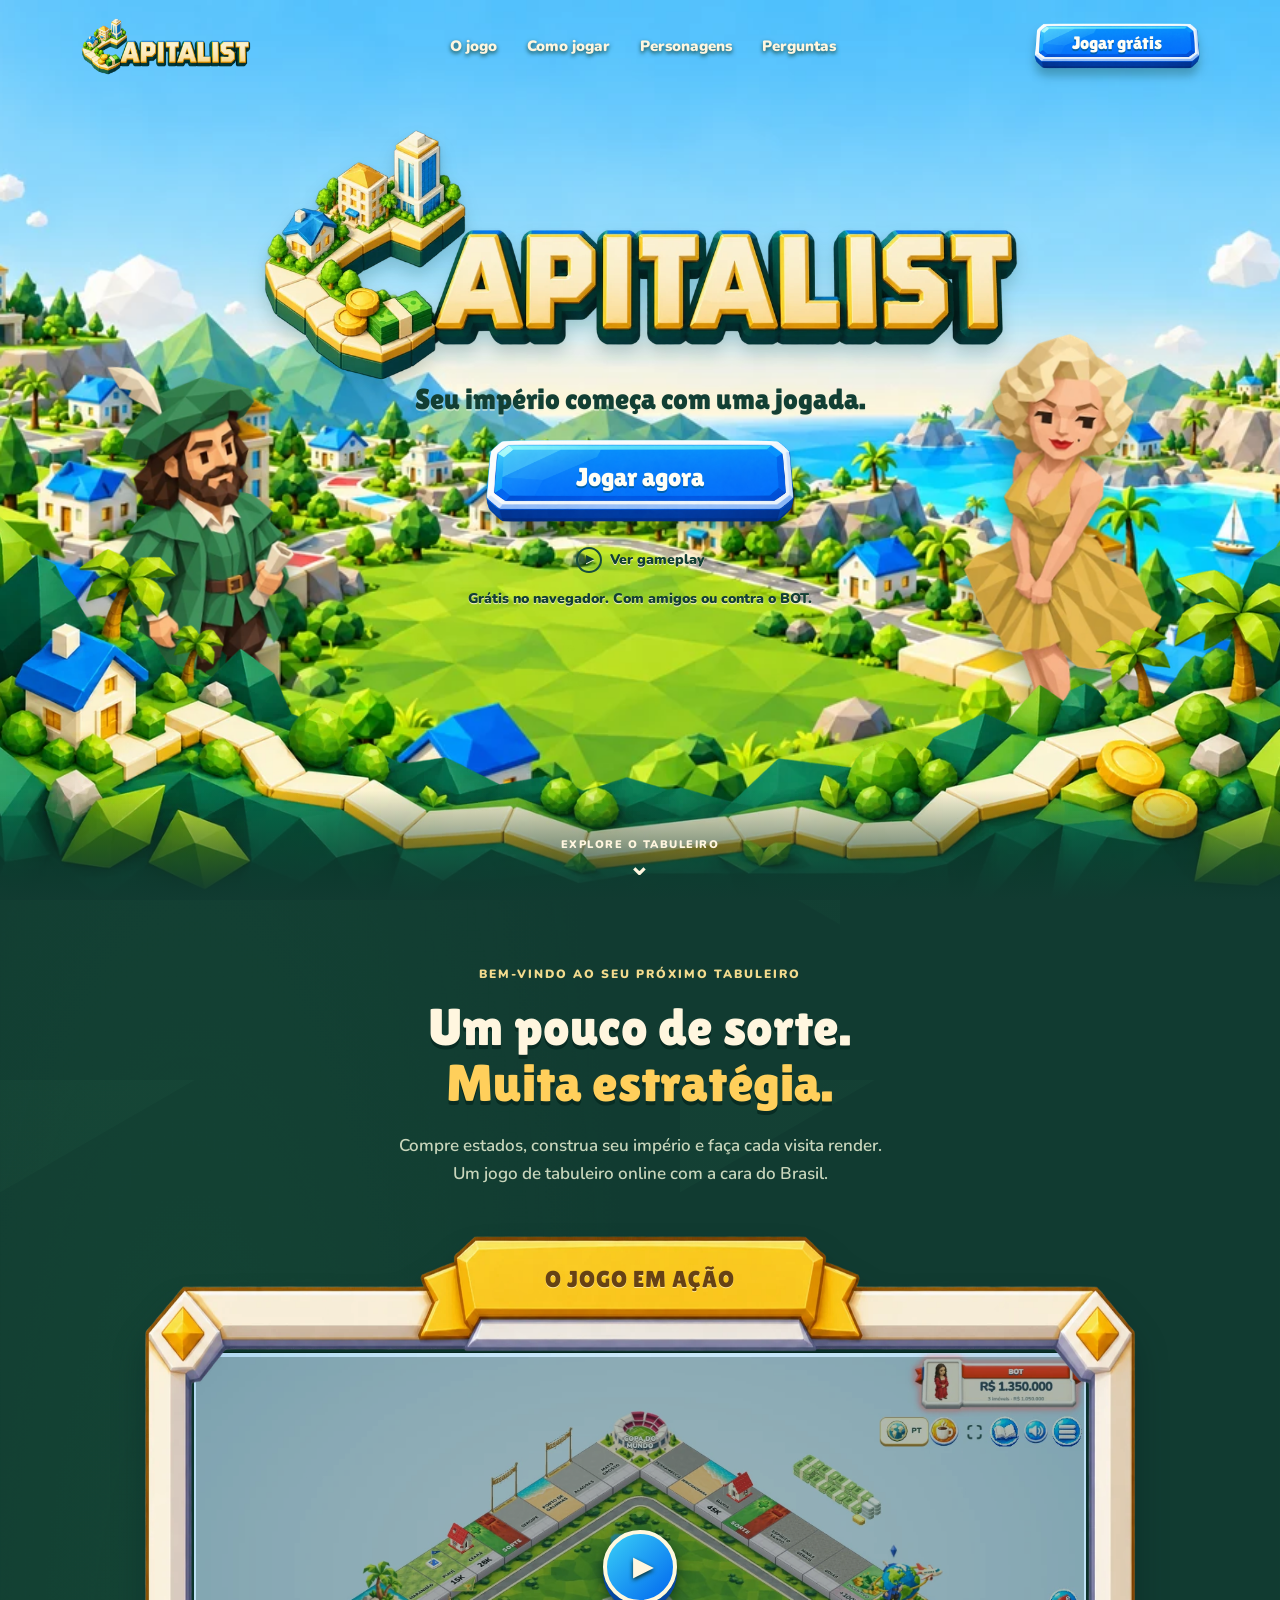
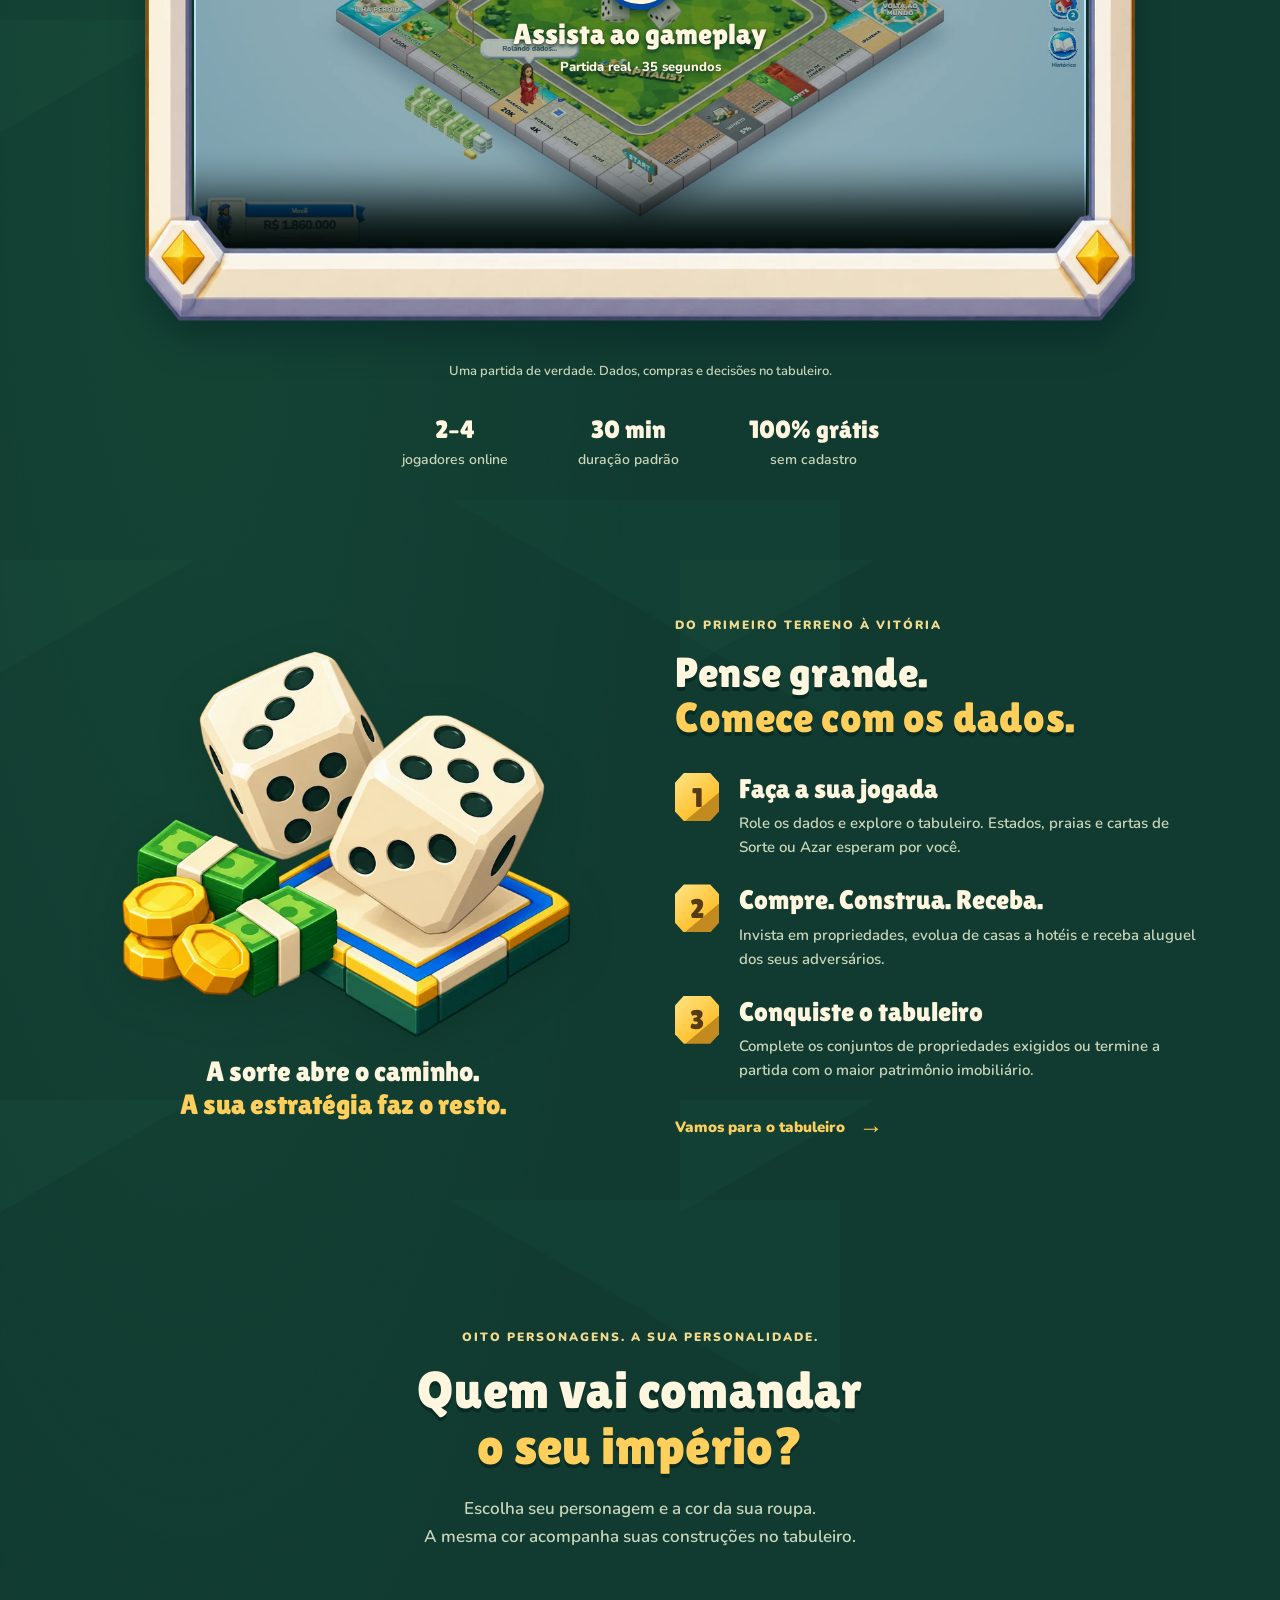
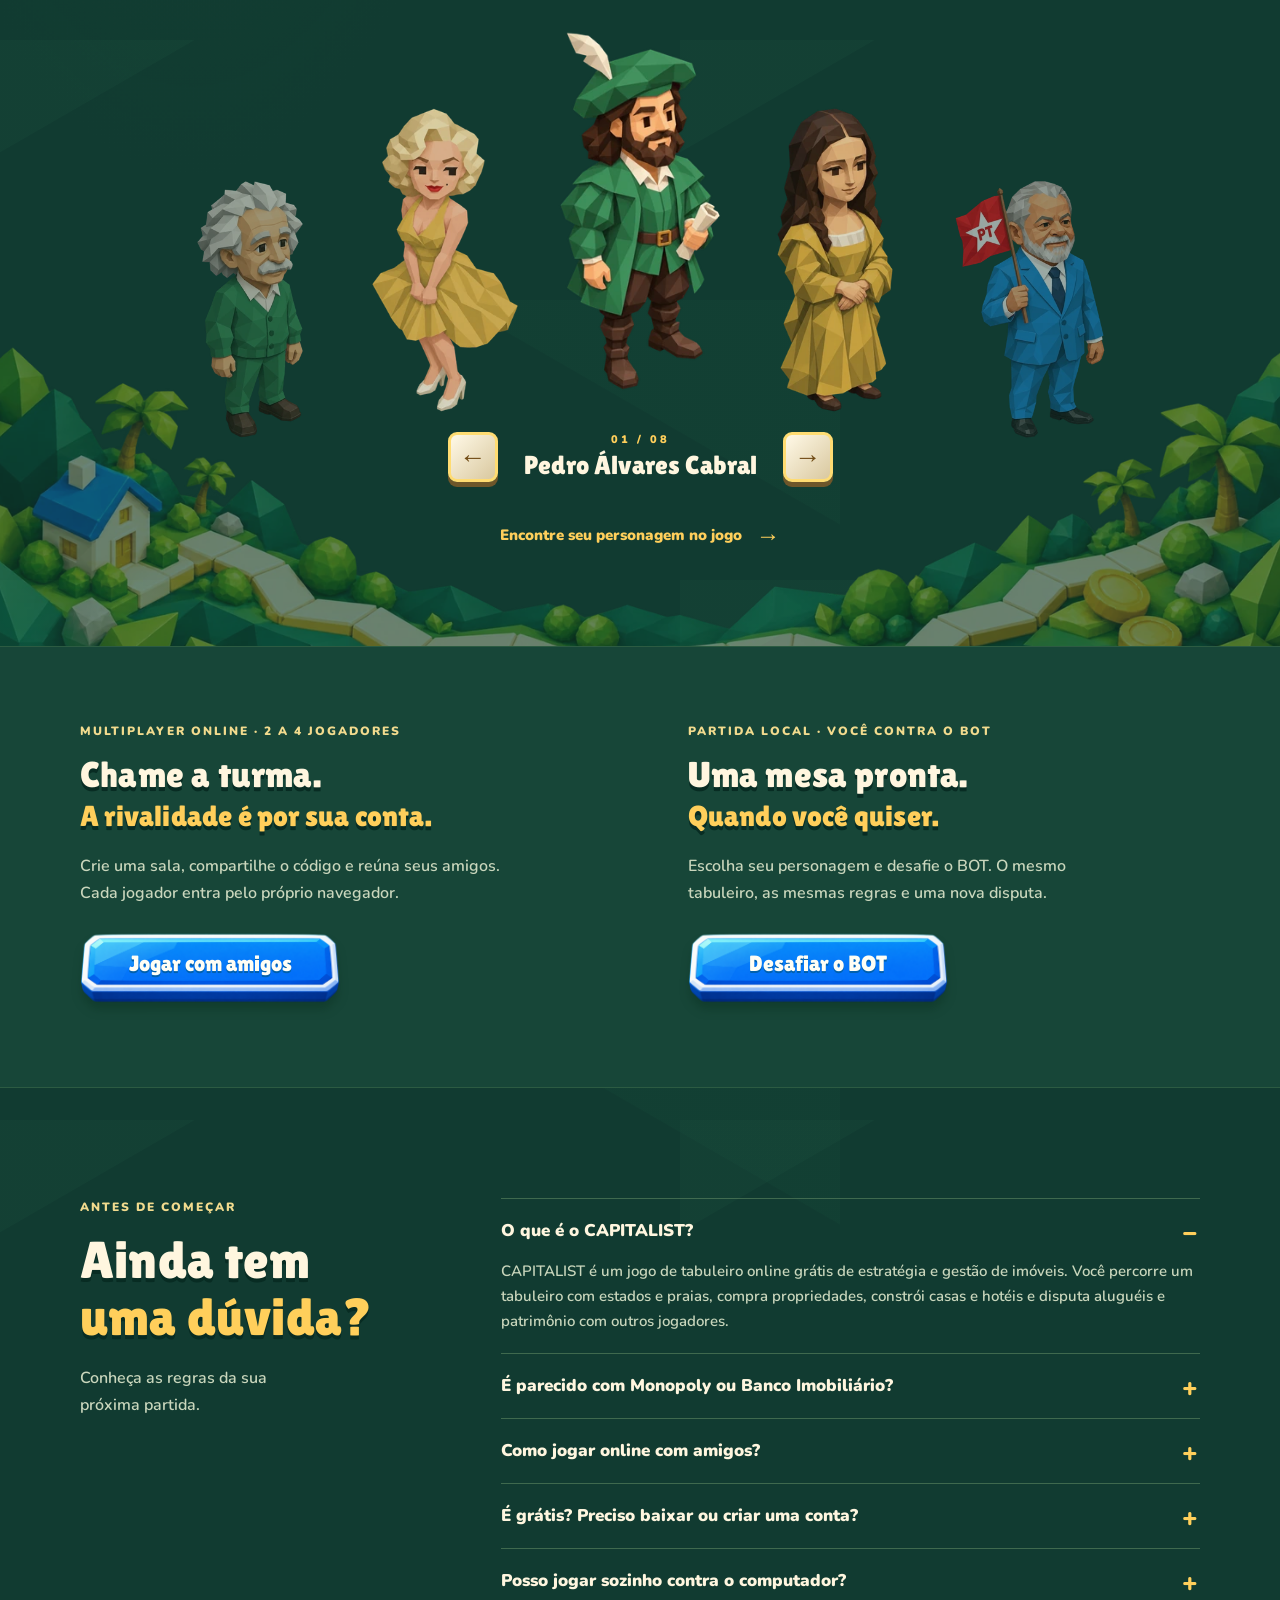
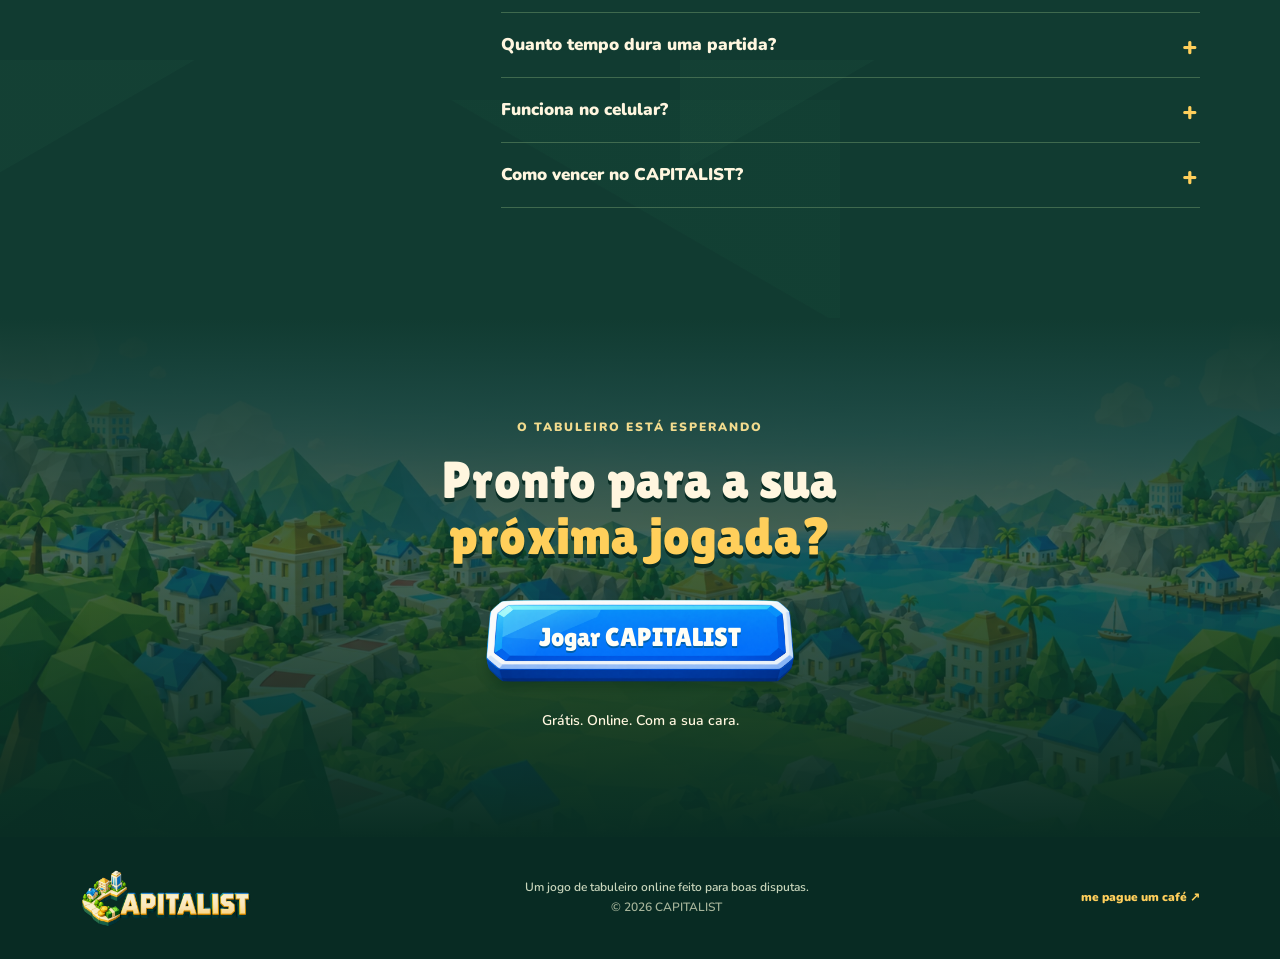
==== commit 6e81a788: "Publish scenic CAPITALIST landing redesign" ====
--- a/index.html
+++ b/index.html
@@ -11,20 +11,22 @@
   <meta property="og:type" content="website">
   <meta property="og:locale" content="pt_BR">
   <meta property="og:site_name" content="CAPITALIST">
-  <meta property="og:title" content="CAPITALIST — A sorte é só o começo.">
+  <meta property="og:title" content="CAPITALIST — Seu império começa com uma jogada.">
   <meta property="og:description" content="Seu novo jogo de tabuleiro online. Compre propriedades, construa seu império e desafie seus amigos. Grátis, direto no navegador.">
   <meta property="og:url" content="https://userjesus.github.io/road-business-pages/">
-  <meta property="og:image" content="https://userjesus.github.io/road-business-pages/assets/landing/capitalist-city-hero-v1.061af8e49283.webp">
-  <meta property="og:image:width" content="1536">
-  <meta property="og:image:height" content="1024">
-  <meta property="og:image:alt" content="Cidade low poly do CAPITALIST, com propriedades, hotéis e dados dourados">
+  <meta property="og:image" content="https://userjesus.github.io/road-business-pages/assets/landing/capitalist-social-v2.fe649b6a618e.webp">
+  <meta property="og:image:width" content="1200">
+  <meta property="og:image:height" content="630">
+  <meta property="og:image:alt" content="Mundo low poly do CAPITALIST, com casas azuis, hotéis dourados e um tabuleiro brasileiro">
   <meta name="twitter:card" content="summary_large_image">
   <meta name="twitter:title" content="CAPITALIST — Jogo de tabuleiro online grátis">
-  <meta name="twitter:description" content="A sorte é só o começo. Construa seu império com amigos ou contra o BOT, direto no navegador.">
-  <meta name="twitter:image" content="https://userjesus.github.io/road-business-pages/assets/landing/capitalist-city-hero-v1.061af8e49283.webp">
+  <meta name="twitter:description" content="Seu império começa com uma jogada. Jogue com amigos ou contra o BOT, grátis no navegador.">
+  <meta name="twitter:image" content="https://userjesus.github.io/road-business-pages/assets/landing/capitalist-social-v2.fe649b6a618e.webp">
   <link rel="icon" type="image/png" sizes="32x32" href="assets/app/favicon-32.1e442f9d3bf6.png">
   <link rel="apple-touch-icon" href="assets/app/icon-192.8b2f9c79cd4e.png">
-  <link rel="stylesheet" href="runtime/landing.54dfb1c54623.min.css">
+  <link rel="preload" href="assets/landing/fonts/lilita-one-latin.d2575d4fa363.woff2" as="font" type="font/woff2" crossorigin>
+  <link rel="preload" href="assets/landing/fonts/nunito-latin.ba344451eab2.woff2" as="font" type="font/woff2" crossorigin>
+  <link rel="stylesheet" href="runtime/landing.7ad473536562.min.css">
   <script type="application/ld+json">
   {
     "@context": "https://schema.org",
@@ -62,83 +64,80 @@
   <header class="site-header">
     <div class="header-inner wrap">
       <a class="brand" href="#inicio" aria-label="CAPITALIST — início"><img src="assets/landing/capitalist-logo-v1.458e7b90750d.webp" alt="CAPITALIST" width="600" height="202"></a>
-      <nav class="desktop-nav" aria-label="Navegação principal">
-        <a href="#gameplay">O jogo</a><a href="#como-jogar">Como jogar</a><a href="#personagens">Personagens</a><a href="#perguntas">Perguntas</a>
-      </nav>
-      <a class="button button-small" href="jogar/">Jogar grátis <span aria-hidden="true">↗</span></a>
+      <nav class="desktop-nav" aria-label="Navegação principal"><a href="#gameplay">O jogo</a><a href="#como-jogar">Como jogar</a><a href="#personagens">Personagens</a><a href="#perguntas">Perguntas</a></nav>
+      <a class="button button-small" href="jogar/">Jogar grátis</a>
       <button class="menu-toggle" type="button" aria-label="Abrir menu" aria-expanded="false" aria-controls="mobile-nav" hidden><span></span><span></span></button>
     </div>
-    <nav id="mobile-nav" class="mobile-nav" aria-label="Navegação móvel" hidden>
-      <a href="#gameplay">O jogo</a><a href="#como-jogar">Como jogar</a><a href="#personagens">Personagens</a><a href="#perguntas">Perguntas</a>
-    </nav>
+    <nav id="mobile-nav" class="mobile-nav" aria-label="Navegação móvel" hidden><a href="#gameplay">O jogo</a><a href="#como-jogar">Como jogar</a><a href="#personagens">Personagens</a><a href="#perguntas">Perguntas</a></nav>
   </header>
   <main id="conteudo" tabindex="-1">
     <section id="inicio" class="hero" aria-labelledby="hero-title">
-      <picture class="hero-art"><source media="(max-width: 700px)" srcset="assets/landing/capitalist-city-hero-mobile-v1.c54e445fb1b7.webp"><img src="assets/landing/capitalist-city-hero-v1.061af8e49283.webp" alt="" width="1536" height="1024" fetchpriority="high"></picture>
-      <div class="hero-shade"></div>
-      <div class="hero-content wrap">
-        <p class="eyebrow light"><span class="status-dot" aria-hidden="true"></span> Jogo de tabuleiro online</p>
-        <h1 id="hero-title">A sorte é só<br>o <em>começo.</em></h1>
-        <p class="hero-copy">Do primeiro terreno ao seu grande império.<br>Role os dados, construa e faça a sua próxima grande jogada.</p>
-        <div class="hero-actions"><a class="button" href="jogar/">Jogar agora, é grátis <span aria-hidden="true">↗</span></a><a class="text-link" href="#gameplay"><span class="play-icon" aria-hidden="true">▶</span> Ver gameplay</a></div>
-        <p class="hero-note">Com amigos ou contra o BOT. Sem baixar. Sem cadastro.</p>
+      <picture class="hero-art"><source media="(max-width: 700px)" srcset="assets/landing/capitalist-hero-landscape-mobile-v2.788f38e94c53.webp"><img src="assets/landing/capitalist-hero-landscape-v2.70cc3888b4ba.webp" alt="" width="1672" height="941" fetchpriority="high"></picture>
+      <div class="hero-content">
+        <h1 id="hero-title"><span class="sr-only">CAPITALIST: jogo de tabuleiro online grátis</span><img src="assets/landing/capitalist-logo-large-v2.b37f54d330a8.webp" alt="" width="1200" height="404" fetchpriority="high"></h1>
+        <p class="hero-copy">Seu império começa com uma jogada.</p>
+        <div class="hero-actions"><a class="button" href="jogar/">Jogar agora</a><a class="trailer-link" href="#gameplay"><span aria-hidden="true">▶</span> Ver gameplay</a></div>
+        <p class="hero-note">Grátis no navegador. Com amigos ou contra o BOT.</p>
       </div>
-      <div class="hero-bottom wrap"><span>ESTRATÉGIA. SORTE. SUA JOGADA.</span><a href="#gameplay" aria-label="Conhecer o jogo"><span aria-hidden="true">↓</span> Explore o tabuleiro</a></div>
+      <img class="hero-character hero-cabral" src="assets/landing/character-cabral-v1.9c4c51bd9608.webp" alt="" width="190" height="420" decoding="async">
+      <img class="hero-character hero-marilyn" src="assets/landing/character-marilyn-monroe-v1.4ee36ac401e5.webp" alt="" width="204" height="420" decoding="async">
+      <img class="hero-foreground" src="assets/landing/capitalist-foreground-v2.c9a252262082.webp" alt="" width="1600" height="533">
+      <a class="explore-link" href="#gameplay"><span>Explore o tabuleiro</span><span aria-hidden="true">⌄</span></a>
     </section>
-    <div class="game-facts">
-      <div class="wrap facts-inner">
-        <div><strong>2–4</strong><span>jogadores online</span></div><div><strong>30 min</strong><span>duração padrão</span></div><div><strong>100% grátis</strong><span>direto no navegador</span></div><div><strong>Seu estilo</strong><span>8 personagens, 6 cores</span></div>
-      </div>
-    </div>
-    <section id="gameplay" class="gameplay section cream" aria-labelledby="gameplay-title">
+    <section id="gameplay" class="gameplay section" aria-labelledby="gameplay-title">
       <div class="wrap">
-        <div class="section-heading"><p class="eyebrow">Bem-vindo ao CAPITALIST</p><h2 id="gameplay-title">Um tabuleiro.<br><em>Infinitas jogadas.</em></h2><p>Um jogo de tabuleiro online de estratégia e imóveis.<br>Compre estados, invista em construções e transforme cada visita em uma oportunidade.</p></div>
-        <figure class="gameplay-figure">
-          <div class="video-shell">
-            <video id="gameplay-video" controls playsinline preload="none" poster="assets/landing/gameplay-poster-v1.7b9cb06b4f76.webp" width="1280" height="720" aria-label="Gameplay do CAPITALIST: partida real contra o BOT">
+        <div class="section-heading"><p class="eyebrow">Bem-vindo ao seu próximo tabuleiro</p><h2 id="gameplay-title">Um pouco de sorte.<br><em>Muita estratégia.</em></h2><p>Compre estados, construa seu império e faça cada visita render.<br> Um jogo de tabuleiro online com a cara do Brasil.</p></div>
+        <figure class="gameplay-figure"><div class="video-shell">
+          <video id="gameplay-video" controls playsinline preload="none" poster="assets/landing/gameplay-poster-v1.7b9cb06b4f76.webp" width="1280" height="720" aria-label="Gameplay do CAPITALIST: partida real contra o BOT">
               <source src="assets/landing/capitalist-gameplay-v1.90e747e5e3e3.webm" type="video/webm">
               <source src="assets/landing/capitalist-gameplay-v1.34ac836cde80.mp4" type="video/mp4">
               <track kind="captions" src="assets/landing/gameplay-pt-BR.606ddc8f8637.vtt" srclang="pt-BR" label="Português">
               Seu navegador não reproduz este vídeo. <a href="assets/landing/capitalist-gameplay-v1.90e747e5e3e3.webm">Assistir ao gameplay</a>.
             </video>
-            <button id="watch-gameplay" class="watch-gameplay" type="button" aria-label="Reproduzir gameplay do CAPITALIST" hidden><span aria-hidden="true">▶</span><b>Veja o jogo em ação</b><small>Gameplay real · 35 segundos</small></button>
-          </div>
-          <figcaption><span><i aria-hidden="true"></i> Captura real do jogo</span><span>Dados, construções e decisões. Tudo acontece no tabuleiro.</span></figcaption>
-        </figure>
-        <div class="gameplay-details"><div><span class="detail-number">01 /</span><h3>Uma disputa por cada terreno.</h3><p>Casas, hotéis e praias. Evolua suas propriedades, receba aluguéis e cuide do caixa para continuar na disputa.</p></div><div><span class="detail-number">02 /</span><h3>Cada rodada muda o jogo.</h3><p>Cartas de Sorte ou Azar, festivais, Copa do Mundo e viagens pelo tabuleiro. Escolha a sua estratégia e se adapte.</p></div></div>
+          <img class="gameplay-frame" src="assets/landing/capitalist-gameplay-frame-v2.fc134c799fb9.webp" alt="" width="1664" height="936" loading="lazy">
+          <span class="frame-label" aria-hidden="true">O JOGO EM AÇÃO</span>
+          <button id="watch-gameplay" class="watch-gameplay" type="button" aria-label="Reproduzir gameplay do CAPITALIST" hidden><span class="play-disc" aria-hidden="true">▶</span><b>Assista ao gameplay</b><small>Partida real · 35 segundos</small></button>
+        </div><figcaption>Uma partida de verdade. Dados, compras e decisões no tabuleiro.</figcaption></figure>
+        <ul class="game-facts" aria-label="Sobre o jogo"><li><b>2–4</b> jogadores online</li><li><b>30 min</b> duração padrão</li><li><b>100% grátis</b> sem cadastro</li></ul>
       </div>
     </section>
-    <section id="como-jogar" class="how-to section cream" aria-labelledby="how-title">
+    <section id="como-jogar" class="how-to section" aria-labelledby="how-title">
       <div class="wrap how-grid">
-        <div class="how-copy"><p class="eyebrow">Simples de começar. Bom de disputar.</p><h2 id="how-title">Pense grande.<br><em>Comece pequeno.</em></h2>
-          <ol class="steps"><li><span>01</span><div><h3>Role os dados e entre no jogo</h3><p>Percorra o tabuleiro. Cada parada traz uma chance de investir ou um desafio para o seu caixa.</p></div></li><li><span>02</span><div><h3>Compre. Construa. Receba.</h3><p>Adquira estados e praias, evolua de casas a hotéis e receba aluguel quando os adversários passarem por lá.</p></div></li><li><span>03</span><div><h3>Conquiste a sua vitória</h3><p>Forme os conjuntos de propriedades exigidos ou chegue ao fim do tempo com o maior patrimônio imobiliário.</p></div></li></ol>
-          <a class="text-link dark" href="jogar/">Entendi, vamos jogar <span aria-hidden="true">↗</span></a>
+        <div class="how-art"><img src="assets/landing/capitalist-dice-cash-v2.bd6b1796086c.webp" alt="Dados facetados, moedas e dinheiro sobre uma casa do tabuleiro CAPITALIST" width="900" height="600" loading="lazy" decoding="async"><p>A sorte abre o caminho.<br><strong>A sua estratégia faz o resto.</strong></p></div>
+        <div class="how-copy"><p class="eyebrow">Do primeiro terreno à vitória</p><h2 id="how-title">Pense grande.<br><em>Comece com os dados.</em></h2>
+          <ol class="steps"><li><span class="step-number">1</span><div><h3>Faça a sua jogada</h3><p>Role os dados e explore o tabuleiro. Estados, praias e cartas de Sorte ou Azar esperam por você.</p></div></li><li><span class="step-number">2</span><div><h3>Compre. Construa. Receba.</h3><p>Invista em propriedades, evolua de casas a hotéis e receba aluguel dos seus adversários.</p></div></li><li><span class="step-number">3</span><div><h3>Conquiste o tabuleiro</h3><p>Complete os conjuntos de propriedades exigidos ou termine a partida com o maior patrimônio imobiliário.</p></div></li></ol>
+          <a class="text-link" href="jogar/">Vamos para o tabuleiro <span aria-hidden="true">→</span></a>
         </div>
-        <figure class="property-illustration"><img src="assets/landing/capitalist-properties-v1.2e1c26e0a72f.webp" alt="Ilustração low poly de uma casa, um hotel, dados e moedas do universo CAPITALIST" width="840" height="840" loading="lazy" decoding="async"><figcaption>Uma boa jogada pode ser o início de algo grande.</figcaption></figure>
       </div>
     </section>
     <section id="personagens" class="characters section" aria-labelledby="characters-title">
-      <div class="wrap"><div class="section-heading"><p class="eyebrow light">Uma mesa cheia de personalidade</p><h2 id="characters-title">Grandes nomes.<br><em>Grandes jogadas.</em></h2><p>Escolha um dos oito personagens e a cor da sua roupa.<br>A sua cor também identifica as suas construções no tabuleiro.</p></div>
-        <div class="character-grid">
-          <figure><img src="assets/landing/character-cabral-v1.9c4c51bd9608.webp" alt="Pedro Álvares Cabral em estilo low poly" width="190" height="420" loading="lazy" decoding="async"><figcaption>Pedro Álvares Cabral</figcaption></figure>
-          <figure><img src="assets/landing/character-mona-lisa-v1.6ac19aa38962.webp" alt="Mona Lisa em estilo low poly" width="163" height="420" loading="lazy" decoding="async"><figcaption>Mona Lisa</figcaption></figure>
-          <figure><img src="assets/landing/character-lula-v1.bd030a734f8f.webp" alt="Lula com a bandeira do PT em estilo low poly" width="247" height="420" loading="lazy" decoding="async"><figcaption>Lula</figcaption></figure>
-          <figure><img src="assets/landing/character-bolsonaro-v1.30bf0eed874b.webp" alt="Bolsonaro com a bandeira do PL em estilo low poly" width="243" height="420" loading="lazy" decoding="async"><figcaption>Bolsonaro</figcaption></figure>
-          <figure><img src="assets/landing/character-donald-trump-v1.0e9ab5a1f3d5.webp" alt="Donald Trump em estilo low poly" width="189" height="420" loading="lazy" decoding="async"><figcaption>Donald Trump</figcaption></figure>
-          <figure><img src="assets/landing/character-stephen-hawking-v1.6bd31739c6f1.webp" alt="Stephen Hawking em sua cadeira de rodas motorizada em estilo low poly" width="306" height="420" loading="lazy" decoding="async"><figcaption>Stephen Hawking</figcaption></figure>
-          <figure><img src="assets/landing/character-albert-einstein-v1.88c440c12646.webp" alt="Albert Einstein em estilo low poly" width="177" height="420" loading="lazy" decoding="async"><figcaption>Albert Einstein</figcaption></figure>
-          <figure><img src="assets/landing/character-marilyn-monroe-v1.4ee36ac401e5.webp" alt="Marilyn Monroe segurando a saia do vestido ao vento em estilo low poly" width="204" height="420" loading="lazy" decoding="async"><figcaption>Marilyn Monroe</figcaption></figure>
+      <div class="wrap">
+        <div class="section-heading"><p class="eyebrow">Oito personagens. A sua personalidade.</p><h2 id="characters-title">Quem vai comandar<br><em>o seu império?</em></h2><p>Escolha seu personagem e a cor da sua roupa.<br> A mesma cor acompanha suas construções no tabuleiro.</p></div>
+        <div class="cast-stage">
+          <div class="character-grid" aria-label="Personagens disponíveis">
+          <figure data-name="Pedro Álvares Cabral"><img src="assets/landing/character-cabral-v1.9c4c51bd9608.webp" alt="Pedro Álvares Cabral em estilo low poly" width="190" height="420" loading="lazy" decoding="async"><figcaption>Pedro Álvares Cabral</figcaption></figure>
+          <figure data-name="Mona Lisa"><img src="assets/landing/character-mona-lisa-v1.6ac19aa38962.webp" alt="Mona Lisa em estilo low poly" width="163" height="420" loading="lazy" decoding="async"><figcaption>Mona Lisa</figcaption></figure>
+          <figure data-name="Lula"><img src="assets/landing/character-lula-v1.bd030a734f8f.webp" alt="Lula com a bandeira do PT em estilo low poly" width="247" height="420" loading="lazy" decoding="async"><figcaption>Lula</figcaption></figure>
+          <figure data-name="Bolsonaro"><img src="assets/landing/character-bolsonaro-v1.30bf0eed874b.webp" alt="Bolsonaro com a bandeira do PL em estilo low poly" width="243" height="420" loading="lazy" decoding="async"><figcaption>Bolsonaro</figcaption></figure>
+          <figure data-name="Donald Trump"><img src="assets/landing/character-donald-trump-v1.0e9ab5a1f3d5.webp" alt="Donald Trump em estilo low poly" width="189" height="420" loading="lazy" decoding="async"><figcaption>Donald Trump</figcaption></figure>
+          <figure data-name="Stephen Hawking"><img src="assets/landing/character-stephen-hawking-v1.6bd31739c6f1.webp" alt="Stephen Hawking em sua cadeira de rodas motorizada em estilo low poly" width="306" height="420" loading="lazy" decoding="async"><figcaption>Stephen Hawking</figcaption></figure>
+          <figure data-name="Albert Einstein"><img src="assets/landing/character-albert-einstein-v1.88c440c12646.webp" alt="Albert Einstein em estilo low poly" width="177" height="420" loading="lazy" decoding="async"><figcaption>Albert Einstein</figcaption></figure>
+          <figure data-name="Marilyn Monroe"><img src="assets/landing/character-marilyn-monroe-v1.4ee36ac401e5.webp" alt="Marilyn Monroe segurando a saia do vestido ao vento em estilo low poly" width="204" height="420" loading="lazy" decoding="async"><figcaption>Marilyn Monroe</figcaption></figure>
         </div>
+          <div class="cast-controls" hidden><button type="button" class="cast-prev" aria-label="Personagem anterior">←</button><p><span class="cast-count">01 / 08</span><span class="cast-name" aria-live="polite">Pedro Álvares Cabral</span></p><button type="button" class="cast-next" aria-label="Próximo personagem">→</button></div>
+        </div>
+        <a class="text-link" href="jogar/">Encontre seu personagem no jogo <span aria-hidden="true">→</span></a>
+      </div>
+      <img class="cast-scenery" src="assets/landing/capitalist-foreground-v2.c9a252262082.webp" alt="" width="1600" height="533" loading="lazy">
+    </section>
+    <section class="modes section" aria-label="Modos de jogo">
+      <div class="wrap mode-options">
+        <article><p class="eyebrow">Multiplayer online · 2 a 4 jogadores</p><h2>Chame a turma.<br><em>A rivalidade é por sua conta.</em></h2><p>Crie uma sala, compartilhe o código e reúna seus amigos. Cada jogador entra pelo próprio navegador.</p><a class="button" href="jogar/">Jogar com amigos</a></article>
+        <article><p class="eyebrow">Partida local · Você contra o BOT</p><h2>Uma mesa pronta.<br><em>Quando você quiser.</em></h2><p>Escolha seu personagem e desafie o BOT. O mesmo tabuleiro, as mesmas regras e uma nova disputa.</p><a class="button" href="jogar/">Desafiar o BOT</a></article>
       </div>
     </section>
-    <section class="modes section cream" aria-labelledby="modes-title">
-      <div class="wrap"><div class="modes-heading"><div><p class="eyebrow">A próxima partida é sua</p><h2 id="modes-title">Chame a turma.<br><em>Ou desafie o BOT.</em></h2></div><p>Um jogo online para jogar com amigos,<br>e uma mesa sempre pronta quando você quiser treinar.</p></div>
-        <div class="mode-options"><article><span class="mode-number" aria-hidden="true">01</span><div><p class="eyebrow">Multiplayer online</p><h3>Amigos, dados e rivalidade.</h3><p>Crie uma sala, compartilhe o código e reúna de 2 a 4 jogadores. Cada um escolhe seu personagem e joga no próprio navegador.</p><a class="text-link dark" href="jogar/">Reunir meus amigos <span aria-hidden="true">↗</span></a></div></article><article><span class="mode-number" aria-hidden="true">02</span><div><p class="eyebrow">Partida local</p><h3>Só você e a sua estratégia.</h3><p>Entre no modo BOT e dispute contra um adversário automático. As mesmas regras, o mesmo tabuleiro e uma nova partida a cada tentativa.</p><a class="text-link dark" href="jogar/">Desafiar o BOT <span aria-hidden="true">↗</span></a></div></article></div>
-      </div>
-    </section>
-    <section id="perguntas" class="faq section cream" aria-labelledby="faq-title">
-      <div class="wrap faq-grid"><div><p class="eyebrow">Antes de rolar os dados</p><h2 id="faq-title">Boas perguntas.<br><em>Respostas rápidas.</em></h2><p>Conheça a sua próxima partida.</p></div>
-        <div class="faq-list">
+    <section id="perguntas" class="faq section" aria-labelledby="faq-title">
+      <div class="wrap faq-grid"><div class="faq-heading"><p class="eyebrow">Antes de começar</p><h2 id="faq-title">Ainda tem<br><em>uma dúvida?</em></h2><p>Conheça as regras da sua próxima partida.</p></div><div class="faq-list">
           <details open><summary>O que é o CAPITALIST?</summary><p>CAPITALIST é um jogo de tabuleiro online grátis de estratégia e gestão de imóveis. Você percorre um tabuleiro com estados e praias, compra propriedades, constrói casas e hotéis e disputa aluguéis e patrimônio com outros jogadores.</p></details>
           <details><summary>É parecido com Monopoly ou Banco Imobiliário?</summary><p>Se você gosta de jogos como Monopoly e Banco Imobiliário, vai reconhecer a diversão de rolar dados, comprar terrenos e receber aluguéis. CAPITALIST é um jogo independente, com identidade, tabuleiro brasileiro, personagens e regras próprios, incluindo festivais, Copa do Mundo e objetivos de conquista. Não é uma versão oficial desses jogos.</p></details>
           <details><summary>Como jogar online com amigos?</summary><p>Clique em Jogar grátis, escolha Criar sala e compartilhe o código. Seus amigos entram pelo mesmo site usando Entrar com código. O multiplayer aceita de 2 a 4 jogadores e o anfitrião inicia a partida quando todos estiverem prontos.</p></details>
@@ -147,12 +146,14 @@
           <details><summary>Quanto tempo dura uma partida?</summary><p>A duração padrão é de 30 minutos. Nas salas online, o anfitrião pode escolher de 30 a 99 minutos. A partida também pode terminar antes por falência dos adversários ou pela conquista dos objetivos de propriedades.</p></details>
           <details><summary>Funciona no celular?</summary><p>Sim. A apresentação pode ser vista em qualquer orientação. Para jogar no celular ou tablet, use o aparelho na horizontal e siga o pedido de tela cheia do jogo. Você também pode jogar no computador pelo navegador.</p></details>
           <details><summary>Como vencer no CAPITALIST?</summary><p>Você pode vencer sendo o último jogador solvente, mantendo os conjuntos exigidos de monopólios ou as quatro praias durante uma rodada dos adversários, ou tendo o maior patrimônio imobiliário ao acabar o tempo. O caixa desempata o resultado por patrimônio.</p></details>
-        </div>
-      </div>
+        </div></div>
     </section>
-    <section class="final-cta" aria-labelledby="cta-title"><div class="wrap"><p class="eyebrow light">O tabuleiro está esperando</p><h2 id="cta-title">A próxima grande jogada<br>pode ser <em>a sua.</em></h2><a class="button" href="jogar/">Vamos jogar CAPITALIST <span aria-hidden="true">↗</span></a><p>Grátis. Online. Com a sua cara.</p></div></section>
+    <section class="final-cta" aria-labelledby="cta-title">
+      <img src="assets/landing/capitalist-hero-landscape-v2.70cc3888b4ba.webp" class="final-landscape" alt="" width="1672" height="941" loading="lazy">
+      <div class="wrap"><p class="eyebrow">O tabuleiro está esperando</p><h2 id="cta-title">Pronto para a sua<br><em>próxima jogada?</em></h2><a class="button" href="jogar/">Jogar CAPITALIST</a><p>Grátis. Online. Com a sua cara.</p></div>
+    </section>
   </main>
-  <footer class="site-footer"><div class="wrap footer-inner"><a class="brand" href="#inicio" aria-label="CAPITALIST — voltar ao início"><img src="assets/landing/capitalist-logo-v1.458e7b90750d.webp" alt="CAPITALIST" width="600" height="202" loading="lazy"></a><p>Um jogo de tabuleiro online feito para boas disputas.</p><a href="https://buymeacoffee.com/ojesus" target="_blank" rel="noopener noreferrer">me pague um café <span aria-hidden="true">↗</span></a></div><div class="wrap footer-bottom"><span>© 2026 CAPITALIST</span><a href="#inicio">Voltar ao topo ↑</a></div></footer>
-  <script src="runtime/landing.1b8e9aaecd29.min.js" defer></script>
+  <footer class="site-footer"><div class="wrap footer-inner"><a class="brand" href="#inicio" aria-label="CAPITALIST — voltar ao início"><img src="assets/landing/capitalist-logo-v1.458e7b90750d.webp" alt="CAPITALIST" width="600" height="202" loading="lazy"></a><p>Um jogo de tabuleiro online feito para boas disputas.<br><span>© 2026 CAPITALIST</span></p><a href="https://buymeacoffee.com/ojesus" target="_blank" rel="noopener noreferrer">me pague um café <span aria-hidden="true">↗</span></a></div></footer>
+  <script src="runtime/landing.0506590bc417.min.js" defer></script>
 </body>
 </html>
--- a/runtime/landing.7ad473536562.min.css
+++ b/runtime/landing.7ad473536562.min.css
@@ -0,0 +1 @@
+@font-face{font-family:Lilita One;font-style:normal;font-weight:400;font-display:swap;src:url(../assets/landing/fonts/lilita-one-latin.d2575d4fa363.woff2) format("woff2")}@font-face{font-family:Nunito;font-style:normal;font-weight:600 900;font-display:swap;src:url(../assets/landing/fonts/nunito-latin.ba344451eab2.woff2) format("woff2")}:root{color-scheme:dark;--forest: #113b31;--deep: #082b23;--ivory: #fff6df;--gold: #ffcf5b;--muted: #c9d6bc;--display: "Lilita One", cursive;--body: "Nunito", sans-serif}*{box-sizing:border-box}html{scroll-behavior:smooth;scroll-padding-top:90px}body{margin:0;background:var(--forest);color:var(--ivory);font:600 17px/1.65 var(--body)}button,input{font:inherit}button,a{-webkit-tap-highlight-color:transparent}a{color:inherit;text-decoration:none}button{cursor:pointer}button:focus-visible,a:focus-visible,summary:focus-visible,[tabindex="0"]:focus-visible{outline:3px solid var(--gold);outline-offset:6px}img{display:block;max-width:100%;height:auto}figure,h1,h2,h3,p{margin:0}h2,h3{font-family:var(--display);font-weight:400}h2{font-size:clamp(36px,4.1vw,56px);line-height:1.08;letter-spacing:.2px;text-shadow:0 4px 0 #082c23}h2 em{color:var(--gold);font-style:normal}h3{font-size:27px;line-height:1.2}[hidden]{display:none!important}.sr-only{position:absolute;width:1px;height:1px;overflow:hidden;clip-path:inset(50%);white-space:nowrap}.skip-link{position:fixed;left:16px;top:-100px;z-index:30;padding:12px 20px;background:var(--ivory);color:var(--deep)}.skip-link:focus{top:12px}.wrap{width:min(1120px,calc(100% - 64px));margin-inline:auto}.section{padding-block:90px}.eyebrow{margin-bottom:14px;color:#f2db8e;font-size:12px;font-weight:900;letter-spacing:2px;text-transform:uppercase}.section-heading{margin:0 auto 40px;text-align:center}.section-heading>p:last-child{margin:20px auto 0;max-width:660px;color:var(--muted)}main{background:radial-gradient(ellipse at 15% 31%,#287d4925,transparent 30%),linear-gradient(150deg,#24614820 12%,transparent 12.1%) 0 0 / 680px 540px,linear-gradient(30deg,transparent 81%,#1d5e421c 81.1%) 0 0 / 840px 700px,var(--forest)}.site-header{position:fixed;inset:0 0 auto;z-index:20;transition:background .2s,box-shadow .2s}.header-inner{height:92px;display:flex;align-items:center;justify-content:space-between;gap:25px}.brand{display:block;flex:0 0 auto;width:172px}.desktop-nav{display:flex;gap:30px;align-items:center;font-weight:900;font-size:15px;text-shadow:0 2px 4px #104a46}.desktop-nav a{padding-block:12px}.desktop-nav a:hover{color:var(--gold)}.site-header.scrolled{background:#082b23f5;box-shadow:0 2px #7b9f6440}.button{width:310px;min-height:104px;display:inline-flex;align-items:center;justify-content:center;padding:0 22px 10px;border:0;color:#fffef5;font:400 26px/1 var(--display);background:url(../assets/hud/action-button-v1.05d9cc7975d4.webp) center / 100% 100% no-repeat;text-shadow:0 2px 0 #0060ad;filter:drop-shadow(0 8px 5px #00261445);transition:transform .15s,filter .15s;white-space:nowrap}.button:hover{transform:translateY(-3px);filter:drop-shadow(0 12px 7px #00261470) brightness(1.06)}.button:active{transform:translateY(2px)}.button-small{width:166px;min-height:57px;padding-bottom:6px;font-size:18px}.menu-toggle{border:2px solid #e3f0e199;background:#113b31;width:44px;height:44px;padding:12px 9px;border-radius:7px}.menu-toggle span{height:3px;background:var(--ivory);display:block;margin-block:5px}.mobile-nav{padding:18px 30px 25px;background:var(--deep);border-bottom:2px solid #7d9e5a}.mobile-nav a{display:block;padding:10px 4px;font-weight:900}.hero{position:relative;isolation:isolate;height:min(940px,100svh);min-height:790px;overflow:hidden}.hero-art,.hero-art img{position:absolute;inset:0;width:100%;height:100%}.hero-art{z-index:-1;background:#59c2f2}.hero-art img{object-fit:cover;object-position:center bottom}.hero-content{position:relative;z-index:3;margin:0 auto;padding-top:clamp(114px,13.8vh,148px);text-align:center;width:min(820px,86%);color:#123f34}.hero h1{width:min(770px,100%);margin-inline:auto}.hero h1 img{width:100%;filter:drop-shadow(0 9px 8px #154b4435)}.hero-copy{margin:-2px 0 12px;font:400 29px/1.25 var(--display);text-shadow:0 2px 0 #e9f3db88}.hero-actions{display:flex;flex-direction:column;align-items:center;gap:8px}.trailer-link{display:inline-flex;align-items:center;gap:8px;font-weight:900;font-size:14px;padding:5px 10px;text-shadow:0 1px 0 #f8f6db}.trailer-link span{display:grid;place-items:center;width:26px;height:26px;font-size:10px;border:2px solid #174c3d;border-radius:50%;padding-left:2px}.trailer-link:hover{color:#006db8}.hero-note{margin:9px auto 0;font-size:14px;font-weight:900;max-width:350px;text-shadow:0 1px 1px #fff6db}.hero-character{position:absolute;z-index:2;height:400px;width:auto;bottom:143px;filter:drop-shadow(0 15px 9px #072e2555)}.hero-cabral{left:max(7%,calc(50% - 525px));transform:rotate(-5deg)}.hero-marilyn{right:max(7%,calc(50% - 530px));height:425px;transform:rotate(5deg)}.hero-foreground{position:absolute;z-index:4;bottom:-2px;left:50%;transform:translate(-50%);width:100%;min-width:1440px;max-width:none;pointer-events:none}.hero:after{content:"";position:absolute;inset:auto 0 0;z-index:4;height:110px;background:linear-gradient(transparent,var(--forest));pointer-events:none}.explore-link{position:absolute;z-index:5;bottom:20px;left:50%;transform:translate(-50%);display:flex;flex-direction:column;align-items:center;color:var(--ivory);font-size:11px;font-weight:900;letter-spacing:1.5px;text-transform:uppercase}.explore-link span:last-child{font-size:26px;line-height:1}.gameplay{padding-top:65px;padding-bottom:55px}.gameplay-figure{max-width:1010px;margin-inline:auto}.video-shell{position:relative;aspect-ratio:1.41;filter:drop-shadow(0 22px 16px #001c2160)}.video-shell video{position:absolute;top:17.3%;left:5.8%;width:88.4%;height:70.4%;background:#06271e;object-fit:contain}.gameplay-frame{position:absolute;inset:0;width:100%;height:100%;pointer-events:none;z-index:2}.frame-label{position:absolute;top:5.5%;width:100%;text-align:center;z-index:3;color:#664214;font:400 clamp(12px,2vw,23px)/1 var(--display);letter-spacing:1px;text-shadow:0 1px #ffe798;pointer-events:none}.watch-gameplay{position:absolute;inset:18% 6% 13%;z-index:1;border:0;background:#05292150;color:var(--ivory);display:flex;flex-direction:column;align-items:center;justify-content:center;text-shadow:0 2px 4px #062c23}.play-disc{width:74px;height:74px;margin-bottom:13px;display:grid;place-items:center;padding-left:4px;border:4px solid #fff8de;border-radius:50%;background:linear-gradient(135deg,#3ad0f7,#0066ef);box-shadow:0 6px #0647a1,0 8px 16px #00281c;font-size:25px;transition:transform .2s}.watch-gameplay:hover .play-disc{transform:scale(1.1)}.watch-gameplay b{font:400 29px/1.2 var(--display)}.watch-gameplay small{margin-top:5px;font-size:13px;font-weight:800}.gameplay-figure figcaption{margin-top:16px;color:var(--muted);text-align:center;font-size:13px}.game-facts{list-style:none;padding:0;margin:35px 0 0;display:flex;justify-content:center;gap:70px;font-size:14px;color:var(--muted)}.game-facts b{font:400 25px/1 var(--display);display:block;color:var(--ivory);margin-bottom:6px}.game-facts li{text-align:center}.how-grid{display:grid;grid-template-columns:1fr 1fr;gap:70px;align-items:center}.how-art{position:relative;text-align:center}.how-art img{width:115%;max-width:115%;margin-left:-7%;filter:drop-shadow(0 10px 20px #09221840)}.how-art>p{font:400 28px/1.2 var(--display);margin-top:10px}.how-art strong{font-weight:400;color:var(--gold)}.how-copy h2{font-size:clamp(35px,3.3vw,45px)}.steps{list-style:none;padding:0;margin:32px 0 25px}.steps li{display:grid;grid-template-columns:46px 1fr;gap:18px;margin-top:25px}.step-number{display:grid;place-items:center;width:44px;height:48px;background:linear-gradient(140deg,#ffe488,#ffc230 66%,#c28a1f 67%);clip-path:polygon(20% 0,80% 0,100% 20%,100% 80%,80% 100%,20% 100%,0 80%,0 20%);color:#573b15;font:400 27px/1 var(--display)}.steps h3{margin-bottom:6px}.steps p{font-size:15px;color:var(--muted);line-height:1.6}.text-link{display:inline-flex;align-items:center;gap:14px;color:var(--gold);font-weight:900;font-size:15px;padding-block:8px}.text-link:hover{color:#fff3bc}.text-link span{font-size:24px;line-height:1}.characters{position:relative;isolation:isolate;text-align:center;overflow:hidden;padding-bottom:90px}.characters .wrap{position:relative;z-index:2}.characters .section-heading{margin-bottom:20px}.character-grid{display:grid;grid-template-columns:repeat(4,1fr);gap:35px;align-items:end}.character-grid figure{text-align:center}.character-grid img{height:290px;width:auto;max-width:100%;object-fit:contain;margin-inline:auto}.character-grid figcaption{font-weight:900;font-size:14px;margin-top:12px}.cast-stage.is-interactive{overflow:hidden;margin-inline:-18px;padding-bottom:12px}.is-interactive .character-grid{display:block;position:relative;height:445px;--cast-gap: 195px}.is-interactive figure{position:absolute;bottom:25px;left:50%;width:225px;transition:transform .4s ease,opacity .4s ease;transform-origin:bottom center;transform:translate(-50%,var(--lift)) translate(calc(var(--offset) * var(--cast-gap))) scale(var(--scale));opacity:var(--opacity)}.is-interactive figure img{height:360px}.is-interactive figcaption{display:none}.cast-controls{display:flex;justify-content:center;align-items:center;gap:25px;margin-top:15px}.cast-controls button{color:#714c16;width:50px;height:50px;padding:0;background:linear-gradient(135deg,#fff9e7,#d9c89f);border:3px solid #ffdc72;border-radius:9px;box-shadow:0 5px #6e562a;font-size:27px;font-weight:900;line-height:1}.cast-controls button:hover{transform:translateY(-2px)}.cast-controls p{min-width:235px;display:flex;flex-direction:column}.cast-count{font-size:11px;letter-spacing:3px;color:var(--gold);font-weight:900}.cast-name{font:400 26px/1.3 var(--display)}.characters .text-link{margin-top:20px}.cast-scenery{position:absolute;z-index:-1;bottom:-80px;left:50%;transform:translate(-50%);width:1400px;max-width:none;opacity:.38;pointer-events:none}.modes{position:relative;background:#174638;border-block:1px solid #59885650;padding-block:75px}.mode-options{display:grid;grid-template-columns:1fr 1fr;gap:95px}.mode-options h2{font-size:36px}.mode-options h2 em{font-size:29px;display:inline-block;margin-top:4px}.mode-options article>p:not(.eyebrow){font-size:16px;color:var(--muted);margin-block:20px;max-width:440px}.mode-options .button{width:260px;min-height:86px;font-size:22px}.faq{padding-block:110px}.faq-grid{display:grid;grid-template-columns:.65fr 1.35fr;gap:85px;align-items:start}.faq-heading>p:last-child{margin-top:20px;font-size:16px;color:var(--muted);max-width:250px}.faq-list{border-top:1px solid #638d6590}.faq-list details{border-bottom:1px solid #638d6590;padding-block:20px}.faq-list summary{cursor:pointer;list-style:none;position:relative;padding-right:34px;font-weight:900;font-size:17px;line-height:1.4}.faq-list summary::-webkit-details-marker{display:none}.faq-list summary:after{content:"+";position:absolute;right:2px;top:-4px;color:var(--gold);font-size:26px;font-weight:900}.faq-list details[open] summary:after{content:"−"}.faq-list details p{padding-top:16px;font-size:15px;color:var(--muted)}.final-cta{position:relative;isolation:isolate;overflow:hidden;padding:100px 0 105px;text-align:center}.final-landscape{position:absolute;inset:0;height:100%;width:100%;max-width:none;object-fit:cover;object-position:center 60%;z-index:-2;opacity:.35}.final-cta:before{content:"";position:absolute;inset:0;z-index:-1;background:linear-gradient(var(--forest),#082c2350 45%,#092d23)}.final-cta .button{margin-top:25px}.final-cta .wrap>p:last-child{margin-top:15px;font-size:14px}.site-footer{padding:32px 0;background:#082b23;font-size:12px;color:var(--muted)}.footer-inner{display:flex;align-items:center;justify-content:space-between;gap:30px}.footer-inner>p{text-align:center}.footer-inner p span{color:#a6b49a}.footer-inner>a:last-child{color:var(--gold);font-weight:900;white-space:nowrap}@media(min-width:1700px){.hero{height:960px}.hero-content{padding-top:130px}.hero h1{width:850px}}@media(max-width:1100px){.desktop-nav{gap:20px;font-size:14px}.hero-character{height:340px;bottom:160px}.hero-marilyn{height:365px}.hero-cabral{left:5%}.hero-marilyn{right:5%}.how-grid{gap:35px}.faq-grid{gap:45px}.is-interactive .character-grid{--cast-gap: 170px}}@media(max-width:800px){.wrap{width:calc(100% - 44px)}.header-inner{height:78px;gap:16px}.brand{width:155px}.desktop-nav{display:none}.header-inner .button-small{margin-left:auto}.section{padding-block:65px}.hero{height:920px}.hero-content{padding-top:130px;width:90%}.hero h1{width:650px}.hero-copy{font-size:27px}.hero-character{bottom:175px}.hero-cabral{left:6%}.hero-marilyn{right:6%}.gameplay{padding-top:50px}.how-grid{grid-template-columns:1fr;gap:45px}.how-copy{max-width:530px;margin-inline:auto}.how-art{max-width:500px;margin-inline:auto}.how-art img{width:100%;max-width:100%;margin-left:0}.how-art>p{font-size:26px}.how-copy h2{font-size:42px}.mode-options{gap:40px}.mode-options h2{font-size:32px}.mode-options h2 em{font-size:27px}.mode-options .button{max-width:100%;font-size:20px}.faq-grid{grid-template-columns:1fr;gap:30px}.faq-heading>p:last-child{max-width:none}.is-interactive .character-grid{--cast-gap: 145px;height:400px}.is-interactive figure{width:195px}.is-interactive figure img{height:320px}.footer-inner{flex-wrap:wrap;justify-content:center;gap:20px}.footer-inner>p{flex-basis:100%;order:3}}@media(max-width:540px){html{scroll-padding-top:76px}body{font-size:16px}.wrap{width:calc(100% - 36px)}.section{padding-block:55px}h2{font-size:37px}.eyebrow{font-size:10px;letter-spacing:1.5px}.header-inner{height:70px}.brand{width:134px}.header-inner .button-small{display:none}.hero{height:max(820px,100svh);min-height:820px}.hero-art img{object-position:51% bottom}.hero-content{padding-top:108px;width:calc(100% - 28px)}.hero h1{width:100%}.hero-copy{font-size:23px;line-height:1.15;max-width:285px;margin:9px auto 13px}.hero-actions .button{width:270px;min-height:92px;font-size:25px}.hero-note{font-size:12px;max-width:230px;margin-top:10px}.hero-character{height:275px;bottom:90px}.hero-cabral{left:6%;transform:rotate(-7deg)}.hero-marilyn{height:285px;right:4%;transform:rotate(7deg);bottom:85px}.hero-foreground{min-width:1320px;width:1320px}.explore-link{bottom:19px}.gameplay{padding-top:40px;padding-bottom:25px}.section-heading{margin-bottom:24px}.section-heading>p:last-child{font-size:15px;margin-top:18px}.section-heading br:not(h2 br){display:none}.video-shell{margin-inline:-10px}.frame-label{font-size:11px}.play-disc{width:48px;height:48px;border-width:3px;font-size:15px;margin-bottom:10px}.watch-gameplay b{font-size:21px}.watch-gameplay small{font-size:11px}.gameplay-figure figcaption{font-size:11px;margin-inline:15px}.game-facts{margin-top:27px;gap:20px;font-size:10px}.game-facts b{font-size:21px}.how-grid{gap:30px}.how-copy h2{font-size:36px}.steps{margin-top:26px}.steps li{gap:14px;margin-top:24px;grid-template-columns:40px 1fr}.step-number{width:38px;height:42px;font-size:24px}.steps h3{font-size:24px}.steps p{font-size:14px}.how-art>p{font-size:23px}.how-art img{width:106%;max-width:106%;margin-left:-3%}.character-grid{grid-template-columns:1fr 1fr;gap:25px 15px}.character-grid img{height:230px}.character-grid figcaption{font-size:12px}.is-interactive .character-grid{--cast-gap: 116px;height:345px}.is-interactive figure{width:155px;bottom:12px}.is-interactive figure img{height:282px}.cast-controls{gap:12px}.cast-controls p{min-width:190px}.cast-controls button{width:40px;height:43px;font-size:22px;border-width:2px}.cast-name{font-size:22px}.cast-scenery{bottom:-30px;width:1320px}.characters .text-link{font-size:12px;gap:8px}.mode-options{grid-template-columns:1fr;gap:40px}.mode-options article+article{padding-top:35px;border-top:1px solid #7d9b6345}.mode-options h2{font-size:33px}.mode-options h2 em{font-size:28px}.mode-options article>p:not(.eyebrow){font-size:15px}.faq-list details{padding-block:19px}.faq-list summary{font-size:15px}.faq-list details p{font-size:14px}.final-cta{padding:70px 0 80px}.final-cta .button{width:275px;min-height:92px;font-size:24px}.footer-inner{gap:16px}.footer-inner>p{font-size:11px}}@media(prefers-reduced-motion:reduce){html{scroll-behavior:auto}*,*:before,*:after{transition:none!important}}
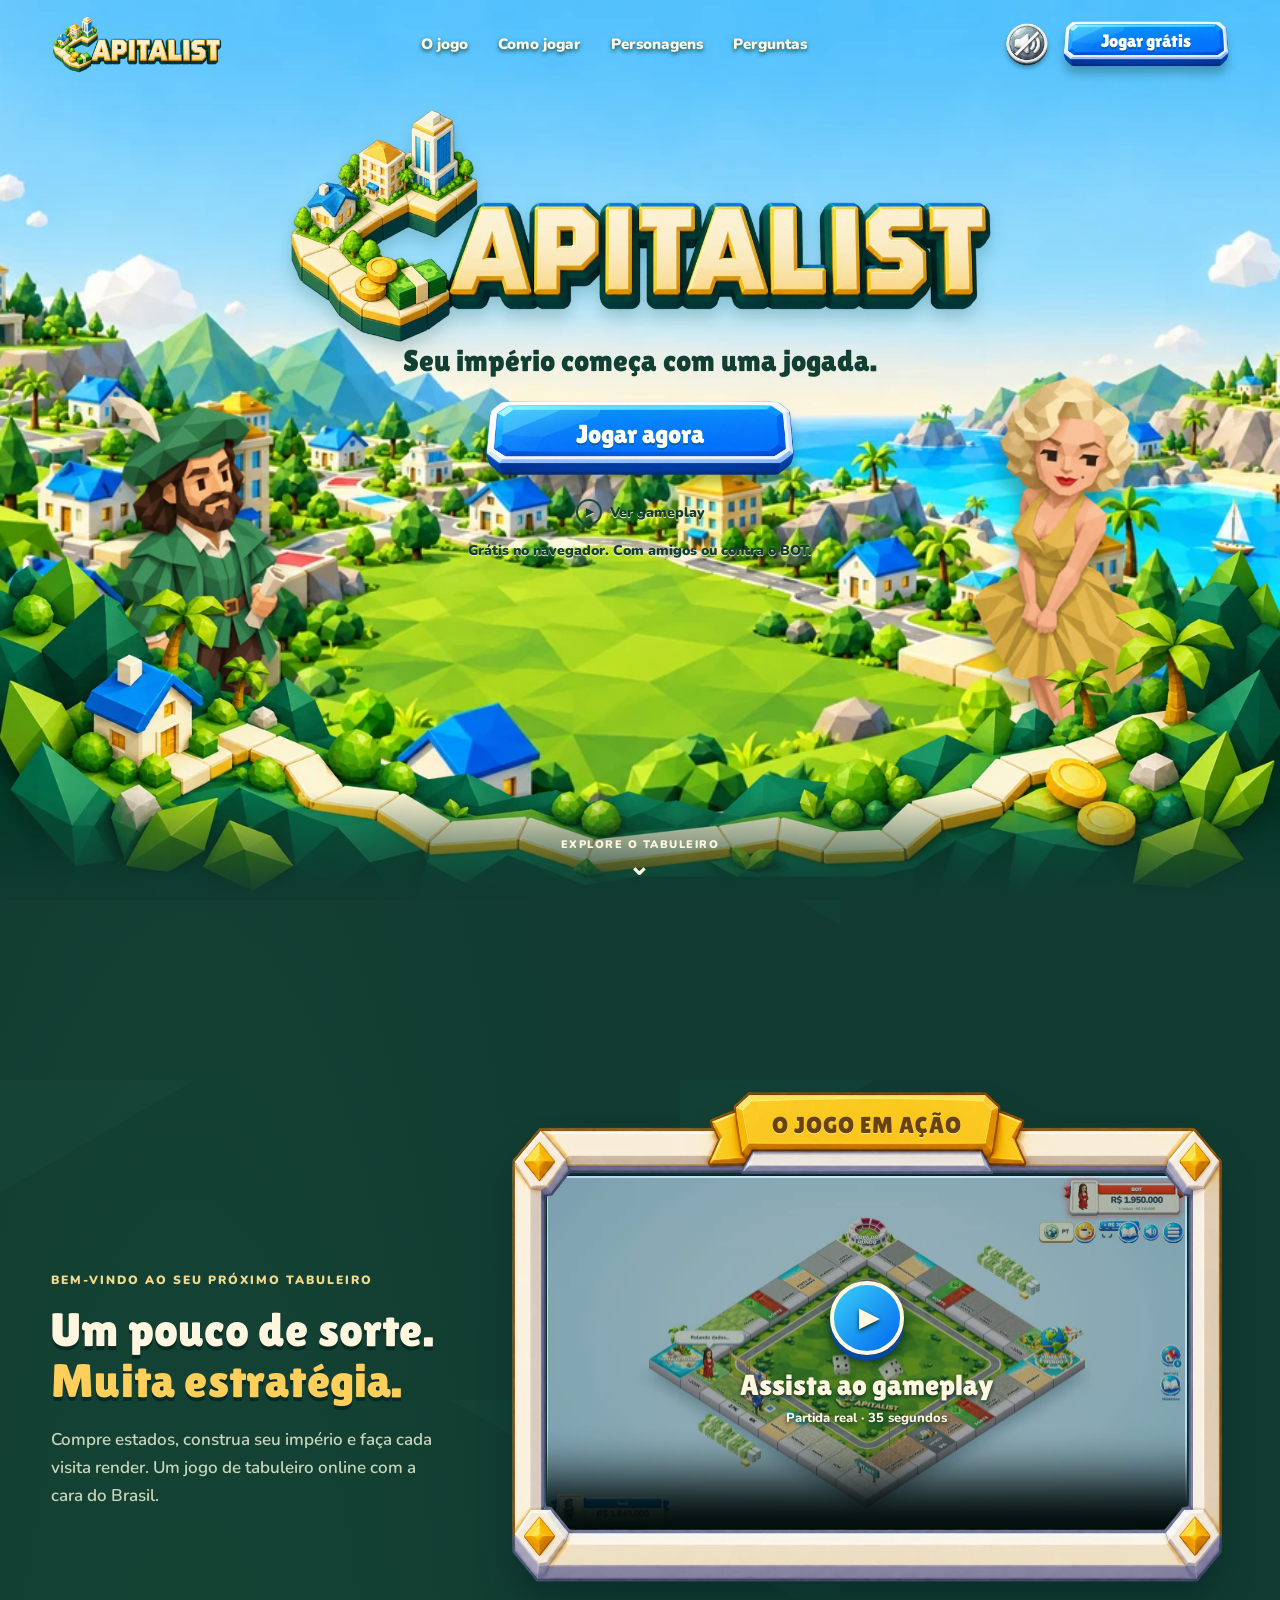
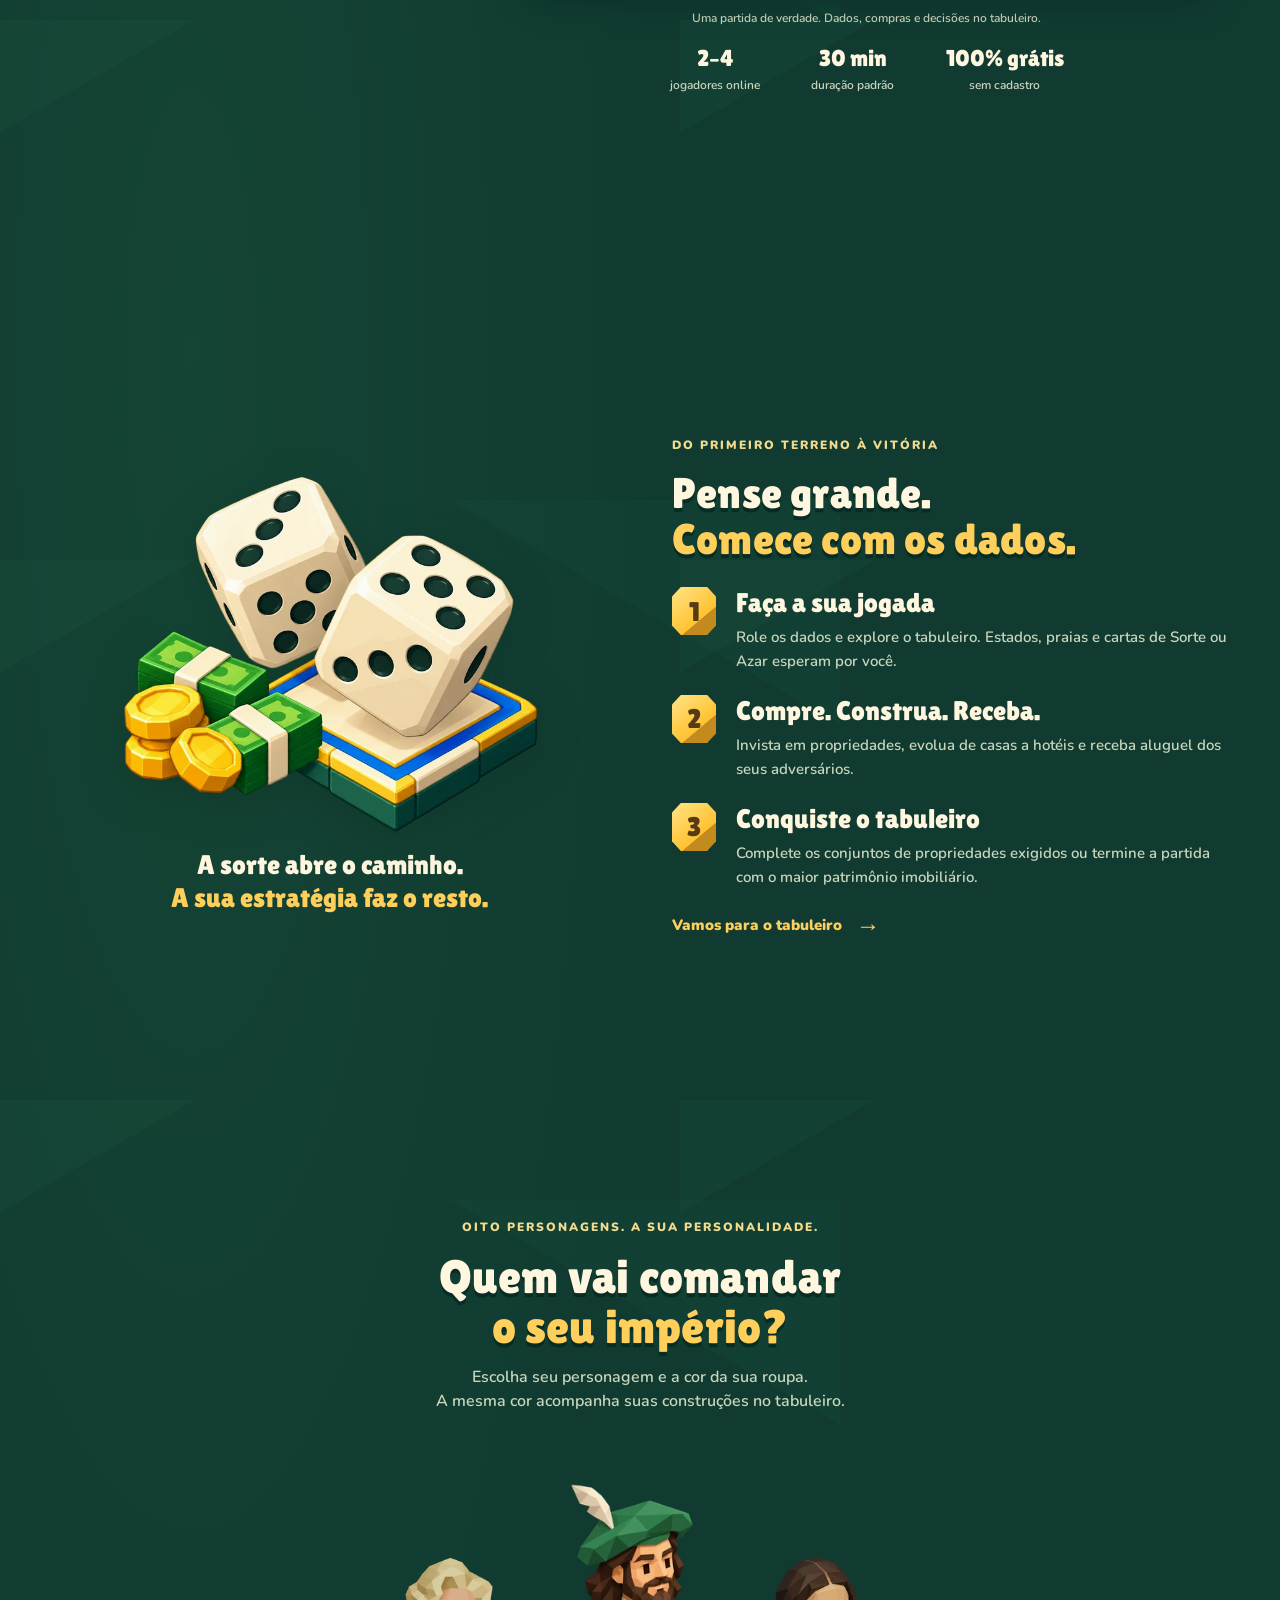
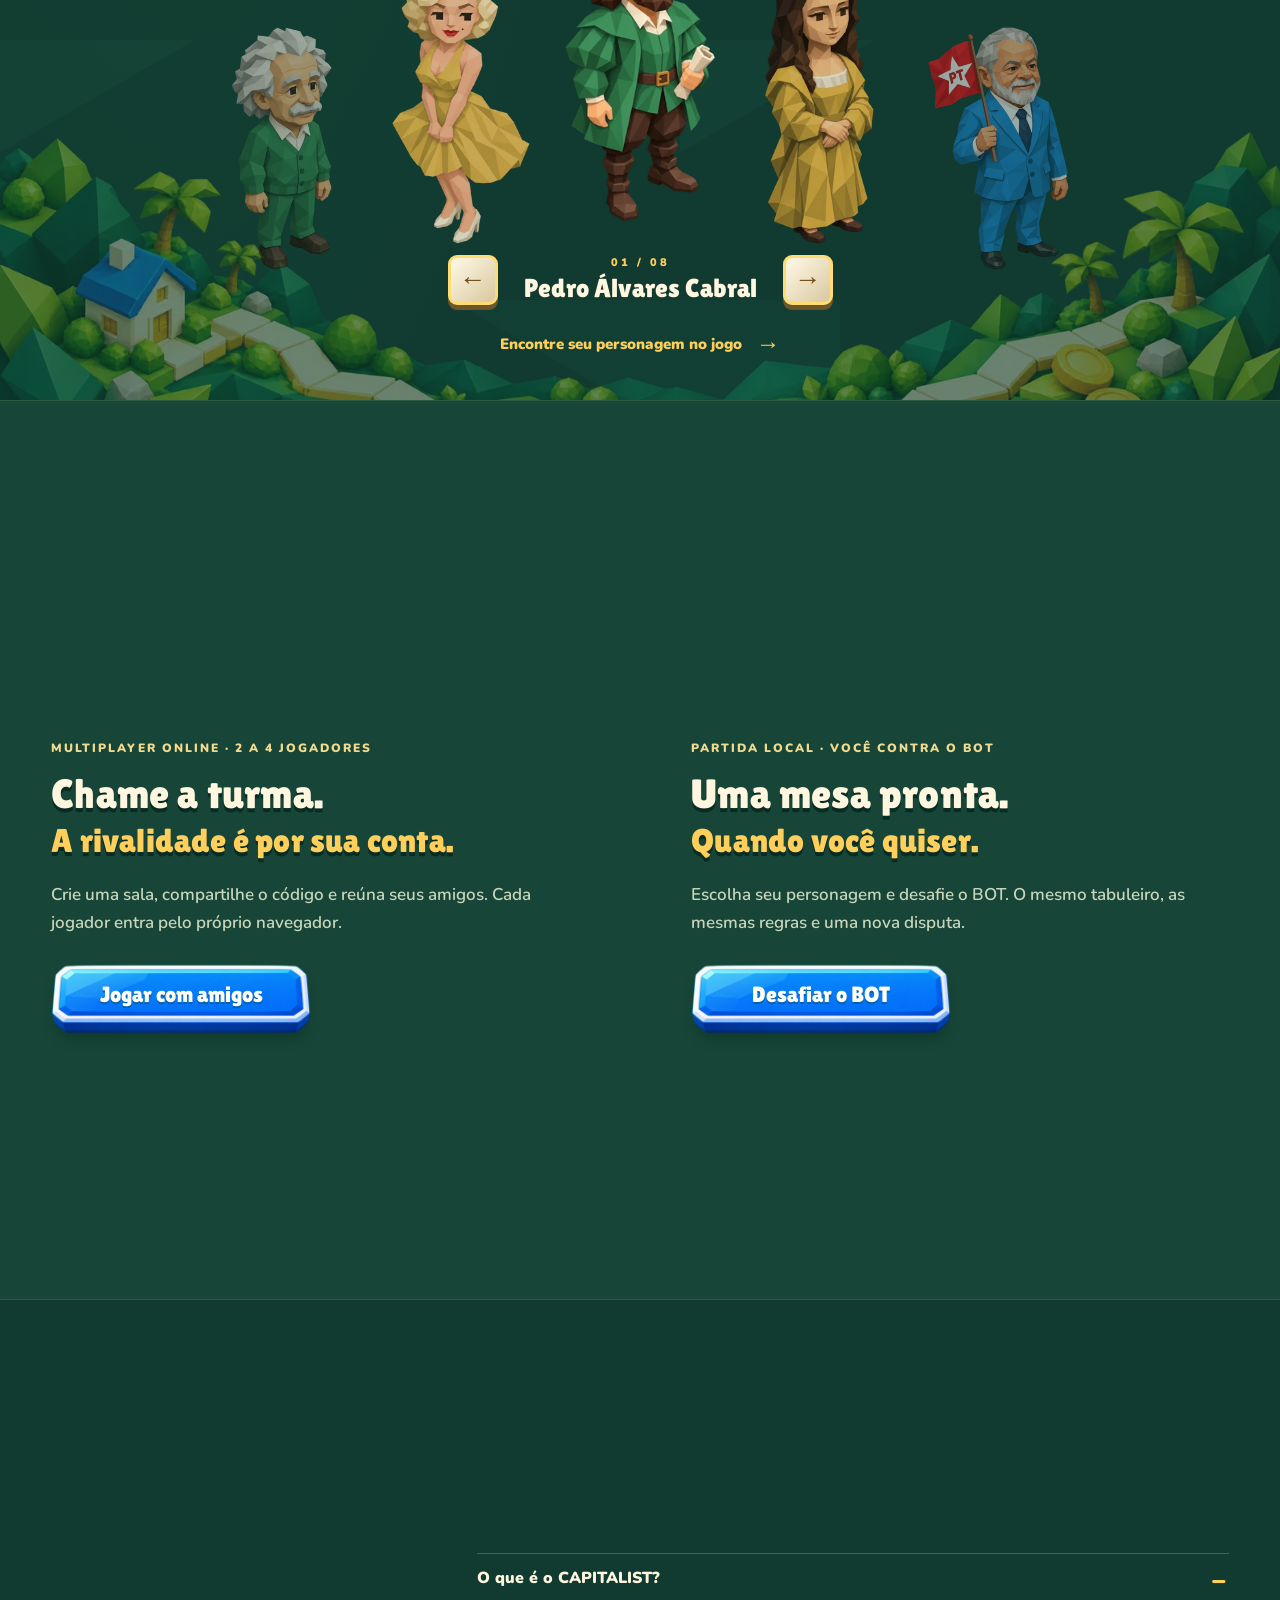
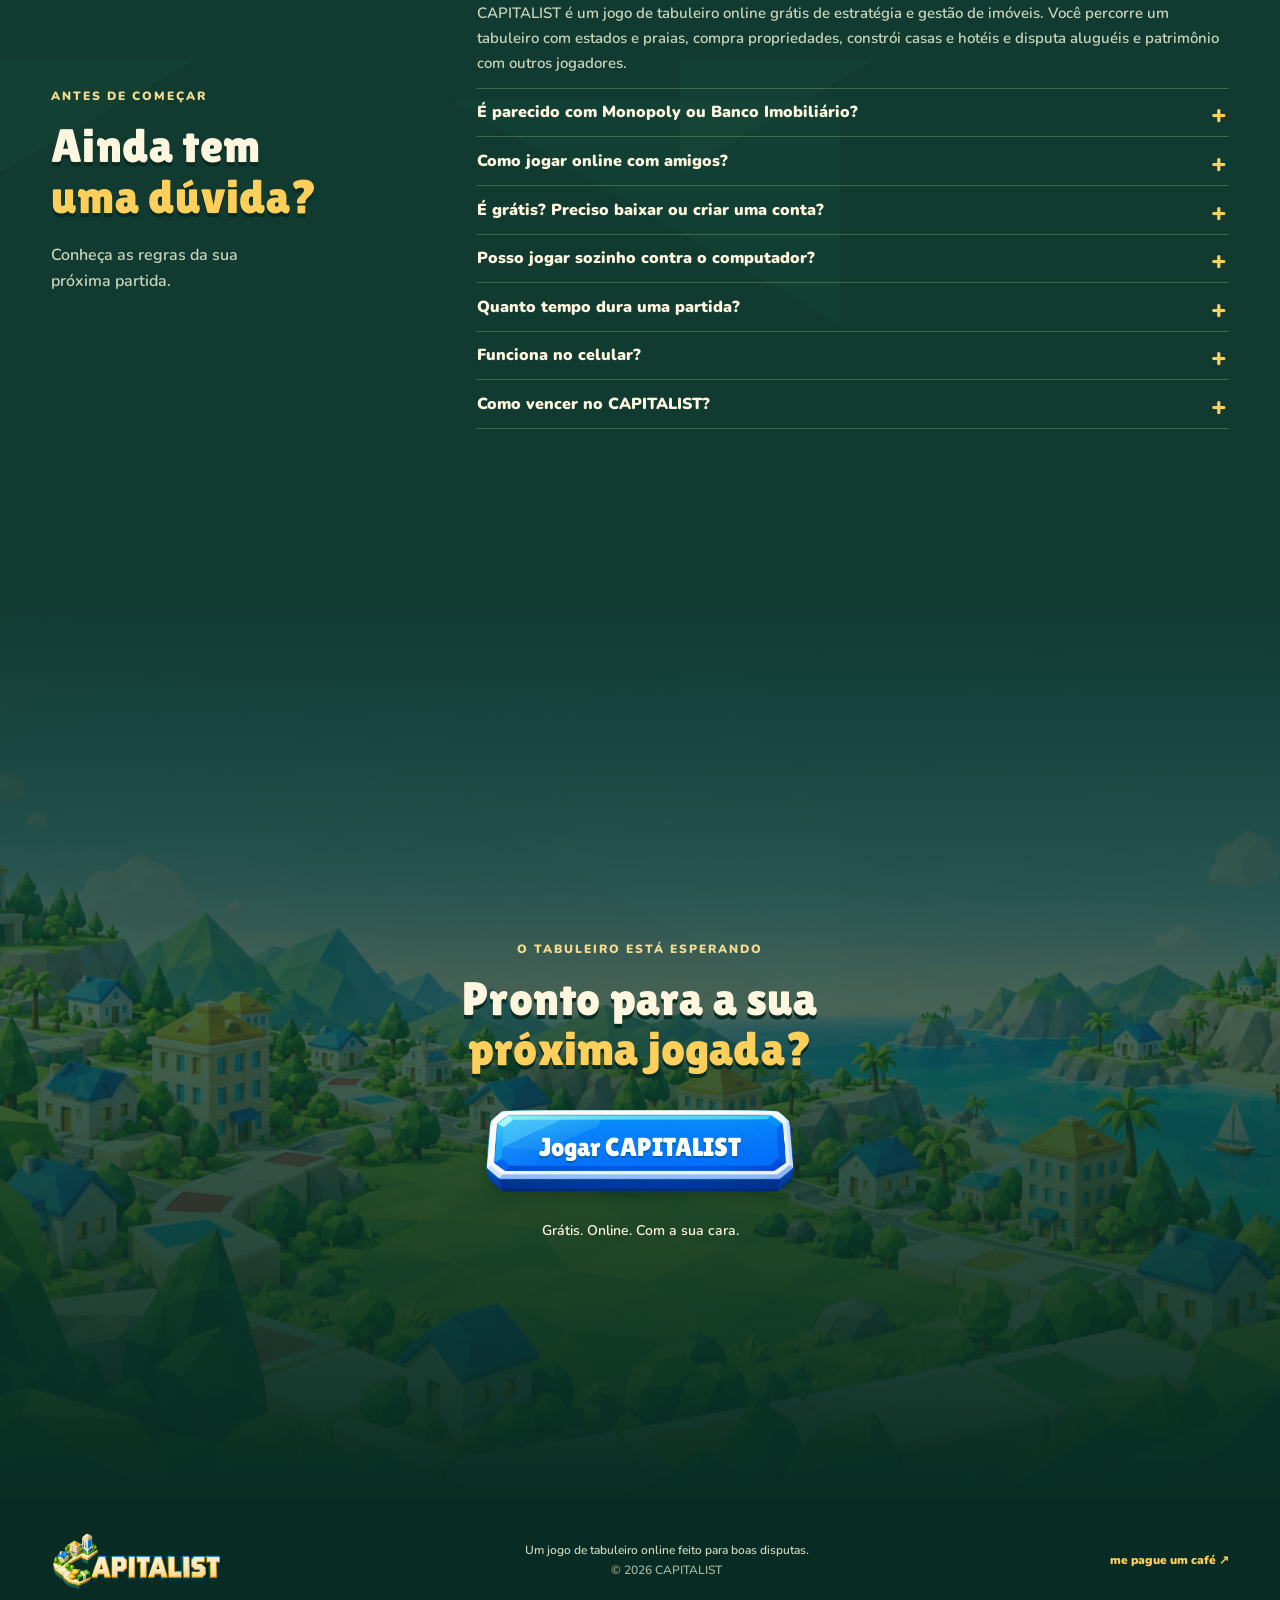
==== commit cad3b478: "Publish landing audio and responsive desktop layout" ====
--- a/index.html
+++ b/index.html
@@ -26,7 +26,7 @@
   <link rel="apple-touch-icon" href="assets/app/icon-192.8b2f9c79cd4e.png">
   <link rel="preload" href="assets/landing/fonts/lilita-one-latin.d2575d4fa363.woff2" as="font" type="font/woff2" crossorigin>
   <link rel="preload" href="assets/landing/fonts/nunito-latin.ba344451eab2.woff2" as="font" type="font/woff2" crossorigin>
-  <link rel="stylesheet" href="runtime/landing.7ad473536562.min.css">
+  <link rel="stylesheet" href="runtime/landing.9811f213e0fd.min.css">
   <script type="application/ld+json">
   {
     "@context": "https://schema.org",
@@ -39,7 +39,7 @@
         "@type": "VideoGame", "@id": "https://userjesus.github.io/road-business-pages/#game",
         "name": "CAPITALIST", "url": "https://userjesus.github.io/road-business-pages/jogar/",
         "description": "Jogo de tabuleiro online grátis de estratégia, compra de propriedades e construção de imóveis, com multiplayer para 2 a 4 jogadores ou partida local contra o BOT.",
-        "image": "https://userjesus.github.io/road-business-pages/assets/landing/gameplay-poster-v1.7b9cb06b4f76.webp",
+        "image": "https://userjesus.github.io/road-business-pages/assets/landing/gameplay-poster-v2.694442660ca5.webp",
         "genre": ["Jogo de tabuleiro", "Estratégia", "Gestão de propriedades"],
         "gamePlatform": "Navegador web", "applicationCategory": "GameApplication",
         "operatingSystem": "Web", "inLanguage": ["pt-BR", "en"], "isAccessibleForFree": true,
@@ -51,8 +51,8 @@
         "@type": "VideoObject", "@id": "https://userjesus.github.io/road-business-pages/#gameplay",
         "name": "CAPITALIST — Gameplay real contra o BOT",
         "description": "Trecho de uma partida real de CAPITALIST, com dados, compra de propriedades e decisões no tabuleiro.",
-        "thumbnailUrl": "https://userjesus.github.io/road-business-pages/assets/landing/gameplay-poster-v1.7b9cb06b4f76.webp",
-        "contentUrl": "https://userjesus.github.io/road-business-pages/assets/landing/capitalist-gameplay-v1.34ac836cde80.mp4",
+        "thumbnailUrl": "https://userjesus.github.io/road-business-pages/assets/landing/gameplay-poster-v2.694442660ca5.webp",
+        "contentUrl": "https://userjesus.github.io/road-business-pages/assets/landing/capitalist-gameplay-v2.87236b106eec.mp4",
         "uploadDate": "2026-10-10", "duration": "PT35S", "inLanguage": "pt-BR"
       }
     ]
@@ -65,11 +65,15 @@
     <div class="header-inner wrap">
       <a class="brand" href="#inicio" aria-label="CAPITALIST — início"><img src="assets/landing/capitalist-logo-v1.458e7b90750d.webp" alt="CAPITALIST" width="600" height="202"></a>
       <nav class="desktop-nav" aria-label="Navegação principal"><a href="#gameplay">O jogo</a><a href="#como-jogar">Como jogar</a><a href="#personagens">Personagens</a><a href="#perguntas">Perguntas</a></nav>
-      <a class="button button-small" href="jogar/">Jogar grátis</a>
-      <button class="menu-toggle" type="button" aria-label="Abrir menu" aria-expanded="false" aria-controls="mobile-nav" hidden><span></span><span></span></button>
+      <div class="header-actions">
+        <button id="landing-sound" class="ambient-toggle" type="button" aria-label="Silenciar som ambiente" aria-pressed="true" title="Silenciar som ambiente" hidden></button>
+        <a class="button button-small" href="jogar/">Jogar grátis</a>
+        <button class="menu-toggle" type="button" aria-label="Abrir menu" aria-expanded="false" aria-controls="mobile-nav" hidden><span></span><span></span></button>
+      </div>
     </div>
     <nav id="mobile-nav" class="mobile-nav" aria-label="Navegação móvel" hidden><a href="#gameplay">O jogo</a><a href="#como-jogar">Como jogar</a><a href="#personagens">Personagens</a><a href="#perguntas">Perguntas</a></nav>
   </header>
+  <audio id="landing-ambience" src="assets/audio/ambience.58df57c93cfe.mp3" loop preload="none" aria-hidden="true"></audio>
   <main id="conteudo" tabindex="-1">
     <section id="inicio" class="hero" aria-labelledby="hero-title">
       <picture class="hero-art"><source media="(max-width: 700px)" srcset="assets/landing/capitalist-hero-landscape-mobile-v2.788f38e94c53.webp"><img src="assets/landing/capitalist-hero-landscape-v2.70cc3888b4ba.webp" alt="" width="1672" height="941" fetchpriority="high"></picture>
@@ -88,11 +92,11 @@
       <div class="wrap">
         <div class="section-heading"><p class="eyebrow">Bem-vindo ao seu próximo tabuleiro</p><h2 id="gameplay-title">Um pouco de sorte.<br><em>Muita estratégia.</em></h2><p>Compre estados, construa seu império e faça cada visita render.<br> Um jogo de tabuleiro online com a cara do Brasil.</p></div>
         <figure class="gameplay-figure"><div class="video-shell">
-          <video id="gameplay-video" controls playsinline preload="none" poster="assets/landing/gameplay-poster-v1.7b9cb06b4f76.webp" width="1280" height="720" aria-label="Gameplay do CAPITALIST: partida real contra o BOT">
-              <source src="assets/landing/capitalist-gameplay-v1.90e747e5e3e3.webm" type="video/webm">
-              <source src="assets/landing/capitalist-gameplay-v1.34ac836cde80.mp4" type="video/mp4">
+          <video id="gameplay-video" controls playsinline preload="none" poster="assets/landing/gameplay-poster-v2.694442660ca5.webp" width="1280" height="720" aria-label="Gameplay do CAPITALIST: partida real contra o BOT com áudio do jogo">
+              <source src="assets/landing/capitalist-gameplay-v2.3564bb53a33c.webm" type="video/webm">
+              <source src="assets/landing/capitalist-gameplay-v2.87236b106eec.mp4" type="video/mp4">
               <track kind="captions" src="assets/landing/gameplay-pt-BR.606ddc8f8637.vtt" srclang="pt-BR" label="Português">
-              Seu navegador não reproduz este vídeo. <a href="assets/landing/capitalist-gameplay-v1.90e747e5e3e3.webm">Assistir ao gameplay</a>.
+              Seu navegador não reproduz este vídeo. <a href="assets/landing/capitalist-gameplay-v2.3564bb53a33c.webm">Assistir ao gameplay</a>.
             </video>
           <img class="gameplay-frame" src="assets/landing/capitalist-gameplay-frame-v2.fc134c799fb9.webp" alt="" width="1664" height="936" loading="lazy">
           <span class="frame-label" aria-hidden="true">O JOGO EM AÇÃO</span>
@@ -154,6 +158,6 @@
     </section>
   </main>
   <footer class="site-footer"><div class="wrap footer-inner"><a class="brand" href="#inicio" aria-label="CAPITALIST — voltar ao início"><img src="assets/landing/capitalist-logo-v1.458e7b90750d.webp" alt="CAPITALIST" width="600" height="202" loading="lazy"></a><p>Um jogo de tabuleiro online feito para boas disputas.<br><span>© 2026 CAPITALIST</span></p><a href="https://buymeacoffee.com/ojesus" target="_blank" rel="noopener noreferrer">me pague um café <span aria-hidden="true">↗</span></a></div></footer>
-  <script src="runtime/landing.0506590bc417.min.js" defer></script>
+  <script src="runtime/landing.c820107b6d7f.min.js" defer></script>
 </body>
 </html>
--- a/runtime/landing.9811f213e0fd.min.css
+++ b/runtime/landing.9811f213e0fd.min.css
@@ -0,0 +1 @@
+@font-face{font-family:Lilita One;font-style:normal;font-weight:400;font-display:swap;src:url(../assets/landing/fonts/lilita-one-latin.d2575d4fa363.woff2) format("woff2")}@font-face{font-family:Nunito;font-style:normal;font-weight:600 900;font-display:swap;src:url(../assets/landing/fonts/nunito-latin.ba344451eab2.woff2) format("woff2")}:root{color-scheme:dark;--forest: #113b31;--deep: #082b23;--ivory: #fff6df;--gold: #ffcf5b;--muted: #c9d6bc;--display: "Lilita One", cursive;--body: "Nunito", sans-serif}*{box-sizing:border-box}html{scroll-behavior:smooth;scroll-padding-top:90px}body{margin:0;background:var(--forest);color:var(--ivory);font:600 17px/1.65 var(--body)}button,input{font:inherit}button,a{-webkit-tap-highlight-color:transparent}a{color:inherit;text-decoration:none}button{cursor:pointer}button:focus-visible,a:focus-visible,summary:focus-visible,[tabindex="0"]:focus-visible{outline:3px solid var(--gold);outline-offset:6px}img{display:block;max-width:100%;height:auto}figure,h1,h2,h3,p{margin:0}h2,h3{font-family:var(--display);font-weight:400}h2{font-size:clamp(36px,4.1vw,56px);line-height:1.08;letter-spacing:.2px;text-shadow:0 4px 0 #082c23}h2 em{color:var(--gold);font-style:normal}h3{font-size:27px;line-height:1.2}[hidden]{display:none!important}.sr-only{position:absolute;width:1px;height:1px;overflow:hidden;clip-path:inset(50%);white-space:nowrap}.skip-link{position:fixed;left:16px;top:-100px;z-index:30;padding:12px 20px;background:var(--ivory);color:var(--deep)}.skip-link:focus{top:12px}.wrap{width:min(1800px,calc(100% - clamp(40px,8vw,160px)));margin-inline:auto}.section{padding-block:90px}.eyebrow{margin-bottom:14px;color:#f2db8e;font-size:12px;font-weight:900;letter-spacing:2px;text-transform:uppercase}.section-heading{margin:0 auto 40px;text-align:center}.section-heading>p:last-child{margin:20px auto 0;max-width:660px;color:var(--muted)}main{background:radial-gradient(ellipse at 15% 31%,#287d4925,transparent 30%),linear-gradient(150deg,#24614820 12%,transparent 12.1%) 0 0 / 680px 540px,linear-gradient(30deg,transparent 81%,#1d5e421c 81.1%) 0 0 / 840px 700px,var(--forest)}.site-header{position:fixed;inset:0 0 auto;z-index:20;transition:background .2s,box-shadow .2s}.header-inner{height:92px;display:flex;align-items:center;justify-content:space-between;gap:25px}.header-actions{display:flex;align-items:center;gap:14px;flex:0 0 auto}.ambient-toggle{position:relative;flex:0 0 auto;width:44px;height:44px;padding:0;border:0;background:url(../assets/hud/sound-button-v1.11121a1ea4c1.webp) center / contain no-repeat;filter:drop-shadow(0 3px 2px #00261455)}.ambient-toggle[aria-pressed=false]{filter:grayscale(.9) drop-shadow(0 3px 2px #00261455)}.ambient-toggle[aria-pressed=false]:after{content:"";position:absolute;inset:20px 6px auto;height:3px;background:var(--ivory);transform:rotate(-45deg);box-shadow:0 1px 2px #073c31}.brand{display:block;flex:0 0 auto;width:172px}.desktop-nav{display:flex;gap:30px;align-items:center;font-weight:900;font-size:15px;text-shadow:0 2px 4px #104a46}.desktop-nav a{padding-block:12px}.desktop-nav a:hover{color:var(--gold)}.site-header.scrolled{background:#082b23f5;box-shadow:0 2px #7b9f6440}.button{width:310px;min-height:104px;display:inline-flex;align-items:center;justify-content:center;padding:0 22px 10px;border:0;color:#fffef5;font:400 26px/1 var(--display);background:url(../assets/hud/action-button-v1.05d9cc7975d4.webp) center / 100% 100% no-repeat;text-shadow:0 2px 0 #0060ad;filter:drop-shadow(0 8px 5px #00261445);transition:transform .15s,filter .15s;white-space:nowrap}.button:hover{transform:translateY(-3px);filter:drop-shadow(0 12px 7px #00261470) brightness(1.06)}.button:active{transform:translateY(2px)}.button-small{width:166px;min-height:57px;padding-bottom:6px;font-size:18px}.menu-toggle{border:2px solid #e3f0e199;background:#113b31;width:44px;height:44px;padding:12px 9px;border-radius:7px}.menu-toggle span{height:3px;background:var(--ivory);display:block;margin-block:5px}.mobile-nav{padding:18px 30px 25px;background:var(--deep);border-bottom:2px solid #7d9e5a}.mobile-nav a{display:block;padding:10px 4px;font-weight:900}.hero{position:relative;isolation:isolate;height:min(940px,100svh);min-height:790px;overflow:hidden}.hero-art,.hero-art img{position:absolute;inset:0;width:100%;height:100%}.hero-art{z-index:-1;background:#59c2f2}.hero-art img{object-fit:cover;object-position:center bottom}.hero-content{position:relative;z-index:3;margin:0 auto;padding-top:clamp(114px,13.8vh,148px);text-align:center;width:min(820px,86%);color:#123f34}.hero h1{width:min(770px,100%);margin-inline:auto}.hero h1 img{width:100%;filter:drop-shadow(0 9px 8px #154b4435)}.hero-copy{margin:-2px 0 12px;font:400 29px/1.25 var(--display);text-shadow:0 2px 0 #e9f3db88}.hero-actions{display:flex;flex-direction:column;align-items:center;gap:8px}.trailer-link{display:inline-flex;align-items:center;gap:8px;font-weight:900;font-size:14px;padding:5px 10px;text-shadow:0 1px 0 #f8f6db}.trailer-link span{display:grid;place-items:center;width:26px;height:26px;font-size:10px;border:2px solid #174c3d;border-radius:50%;padding-left:2px}.trailer-link:hover{color:#006db8}.hero-note{margin:9px auto 0;font-size:14px;font-weight:900;max-width:350px;text-shadow:0 1px 1px #fff6db}.hero-character{position:absolute;z-index:2;height:400px;width:auto;bottom:143px;filter:drop-shadow(0 15px 9px #072e2555)}.hero-cabral{left:max(7%,calc(50% - 525px));transform:rotate(-5deg)}.hero-marilyn{right:max(7%,calc(50% - 530px));height:425px;transform:rotate(5deg)}.hero-foreground{position:absolute;z-index:4;bottom:-2px;left:50%;transform:translate(-50%);width:100%;min-width:1440px;max-width:none;pointer-events:none}.hero:after{content:"";position:absolute;inset:auto 0 0;z-index:4;height:110px;background:linear-gradient(transparent,var(--forest));pointer-events:none}.explore-link{position:absolute;z-index:5;bottom:20px;left:50%;transform:translate(-50%);display:flex;flex-direction:column;align-items:center;color:var(--ivory);font-size:11px;font-weight:900;letter-spacing:1.5px;text-transform:uppercase}.explore-link span:last-child{font-size:26px;line-height:1}.gameplay{padding-top:65px;padding-bottom:55px}.gameplay-figure{max-width:1010px;margin-inline:auto}.video-shell{position:relative;aspect-ratio:1.41;filter:drop-shadow(0 22px 16px #001c2160)}.video-shell video{position:absolute;top:17.3%;left:5.8%;width:88.4%;height:70.4%;background:#06271e;object-fit:contain}.gameplay-frame{position:absolute;inset:0;width:100%;height:100%;pointer-events:none;z-index:2}.frame-label{position:absolute;top:5.5%;width:100%;text-align:center;z-index:3;color:#664214;font:400 clamp(12px,2vw,23px)/1 var(--display);letter-spacing:1px;text-shadow:0 1px #ffe798;pointer-events:none}.watch-gameplay{position:absolute;inset:18% 6% 13%;z-index:1;border:0;background:#05292150;color:var(--ivory);display:flex;flex-direction:column;align-items:center;justify-content:center;text-shadow:0 2px 4px #062c23}.play-disc{width:74px;height:74px;margin-bottom:13px;display:grid;place-items:center;padding-left:4px;border:4px solid #fff8de;border-radius:50%;background:linear-gradient(135deg,#3ad0f7,#0066ef);box-shadow:0 6px #0647a1,0 8px 16px #00281c;font-size:25px;transition:transform .2s}.watch-gameplay:hover .play-disc{transform:scale(1.1)}.watch-gameplay b{font:400 29px/1.2 var(--display)}.watch-gameplay small{margin-top:5px;font-size:13px;font-weight:800}.gameplay-figure figcaption{margin-top:16px;color:var(--muted);text-align:center;font-size:13px}.game-facts{list-style:none;padding:0;margin:35px 0 0;display:flex;justify-content:center;gap:70px;font-size:14px;color:var(--muted)}.game-facts b{font:400 25px/1 var(--display);display:block;color:var(--ivory);margin-bottom:6px}.game-facts li{text-align:center}.how-grid{display:grid;grid-template-columns:1fr 1fr;gap:70px;align-items:center}.how-art{position:relative;text-align:center}.how-art img{width:115%;max-width:115%;margin-left:-7%;filter:drop-shadow(0 10px 20px #09221840)}.how-art>p{font:400 28px/1.2 var(--display);margin-top:10px}.how-art strong{font-weight:400;color:var(--gold)}.how-copy h2{font-size:clamp(35px,3.3vw,45px)}.steps{list-style:none;padding:0;margin:32px 0 25px}.steps li{display:grid;grid-template-columns:46px 1fr;gap:18px;margin-top:25px}.step-number{display:grid;place-items:center;width:44px;height:48px;background:linear-gradient(140deg,#ffe488,#ffc230 66%,#c28a1f 67%);clip-path:polygon(20% 0,80% 0,100% 20%,100% 80%,80% 100%,20% 100%,0 80%,0 20%);color:#573b15;font:400 27px/1 var(--display)}.steps h3{margin-bottom:6px}.steps p{font-size:15px;color:var(--muted);line-height:1.6}.text-link{display:inline-flex;align-items:center;gap:14px;color:var(--gold);font-weight:900;font-size:15px;padding-block:8px}.text-link:hover{color:#fff3bc}.text-link span{font-size:24px;line-height:1}.characters{position:relative;isolation:isolate;text-align:center;overflow:hidden;padding-bottom:90px}.characters .wrap{position:relative;z-index:2}.characters .section-heading{margin-bottom:20px}.character-grid{display:grid;grid-template-columns:repeat(4,1fr);gap:35px;align-items:end}.character-grid figure{text-align:center}.character-grid img{height:290px;width:auto;max-width:100%;object-fit:contain;margin-inline:auto}.character-grid figcaption{font-weight:900;font-size:14px;margin-top:12px}.cast-stage.is-interactive{overflow:hidden;margin-inline:-18px;padding-bottom:12px}.is-interactive .character-grid{display:block;position:relative;height:445px;--cast-gap: 195px}.is-interactive figure{position:absolute;bottom:25px;left:50%;width:225px;transition:transform .4s ease,opacity .4s ease;transform-origin:bottom center;transform:translate(-50%,var(--lift)) translate(calc(var(--offset) * var(--cast-gap))) scale(var(--scale));opacity:var(--opacity)}.is-interactive figure img{height:360px}.is-interactive figcaption{display:none}.cast-controls{display:flex;justify-content:center;align-items:center;gap:25px;margin-top:15px}.cast-controls button{color:#714c16;width:50px;height:50px;padding:0;background:linear-gradient(135deg,#fff9e7,#d9c89f);border:3px solid #ffdc72;border-radius:9px;box-shadow:0 5px #6e562a;font-size:27px;font-weight:900;line-height:1}.cast-controls button:hover{transform:translateY(-2px)}.cast-controls p{min-width:235px;display:flex;flex-direction:column}.cast-count{font-size:11px;letter-spacing:3px;color:var(--gold);font-weight:900}.cast-name{font:400 26px/1.3 var(--display)}.characters .text-link{margin-top:20px}.cast-scenery{position:absolute;z-index:-1;bottom:-80px;left:50%;transform:translate(-50%);width:1400px;max-width:none;opacity:.38;pointer-events:none}.modes{position:relative;background:#174638;border-block:1px solid #59885650;padding-block:75px}.mode-options{display:grid;grid-template-columns:1fr 1fr;gap:95px}.mode-options h2{font-size:36px}.mode-options h2 em{font-size:29px;display:inline-block;margin-top:4px}.mode-options article>p:not(.eyebrow){font-size:16px;color:var(--muted);margin-block:20px;max-width:440px}.mode-options .button{width:260px;min-height:86px;font-size:22px}.faq{padding-block:110px}.faq-grid{display:grid;grid-template-columns:.65fr 1.35fr;gap:85px;align-items:start}.faq-heading>p:last-child{margin-top:20px;font-size:16px;color:var(--muted);max-width:250px}.faq-list{border-top:1px solid #638d6590}.faq-list details{border-bottom:1px solid #638d6590;padding-block:20px}.faq-list summary{cursor:pointer;list-style:none;position:relative;padding-right:34px;font-weight:900;font-size:17px;line-height:1.4}.faq-list summary::-webkit-details-marker{display:none}.faq-list summary:after{content:"+";position:absolute;right:2px;top:-4px;color:var(--gold);font-size:26px;font-weight:900}.faq-list details[open] summary:after{content:"−"}.faq-list details p{padding-top:16px;font-size:15px;color:var(--muted)}.final-cta{position:relative;isolation:isolate;overflow:hidden;padding:100px 0 105px;text-align:center}.final-landscape{position:absolute;inset:0;height:100%;width:100%;max-width:none;object-fit:cover;object-position:center 60%;z-index:-2;opacity:.35}.final-cta:before{content:"";position:absolute;inset:0;z-index:-1;background:linear-gradient(var(--forest),#082c2350 45%,#092d23)}.final-cta .button{margin-top:25px}.final-cta .wrap>p:last-child{margin-top:15px;font-size:14px}.site-footer{padding:32px 0;background:#082b23;font-size:12px;color:var(--muted)}.footer-inner{display:flex;align-items:center;justify-content:space-between;gap:30px}.footer-inner>p{text-align:center}.footer-inner p span{color:#a6b49a}.footer-inner>a:last-child{color:var(--gold);font-weight:900;white-space:nowrap}@media(min-width:1700px){.hero{height:960px}.hero-content{padding-top:130px}.hero h1{width:850px}}@media(max-width:1100px){.desktop-nav{gap:20px;font-size:14px}.hero-character{height:340px;bottom:160px}.hero-marilyn{height:365px}.hero-cabral{left:5%}.hero-marilyn{right:5%}.how-grid{gap:35px}.faq-grid{gap:45px}.is-interactive .character-grid{--cast-gap: 170px}}@media(max-width:800px){.wrap{width:calc(100% - 44px)}.header-inner{height:78px;gap:16px}.brand{width:155px}.desktop-nav{display:none}.header-inner .button-small{margin-left:auto}.section{padding-block:65px}.hero{height:max(820px,100svh)}.hero-content{padding-top:130px;width:90%}.hero h1{width:650px}.hero-copy{font-size:27px}.hero-character{bottom:175px}.hero-cabral{left:6%}.hero-marilyn{right:6%}.gameplay{padding-top:50px}.how-grid{grid-template-columns:1fr;gap:45px}.how-copy{max-width:530px;margin-inline:auto}.how-art{max-width:500px;margin-inline:auto}.how-art img{width:100%;max-width:100%;margin-left:0}.how-art>p{font-size:26px}.how-copy h2{font-size:42px}.mode-options{gap:40px}.mode-options h2{font-size:32px}.mode-options h2 em{font-size:27px}.mode-options .button{max-width:100%;font-size:20px}.faq-grid{grid-template-columns:1fr;gap:30px}.faq-heading>p:last-child{max-width:none}.is-interactive .character-grid{--cast-gap: 145px;height:400px}.is-interactive figure{width:195px}.is-interactive figure img{height:320px}.footer-inner{flex-wrap:wrap;justify-content:center;gap:20px}.footer-inner>p{flex-basis:100%;order:3}}@media(max-width:540px){html{scroll-padding-top:76px}body{font-size:16px}.wrap{width:calc(100% - 36px)}.section{padding-block:55px}h2{font-size:37px}.eyebrow{font-size:10px;letter-spacing:1.5px}.header-inner{height:70px}.brand{width:134px}.header-inner .button-small{display:none}.hero{height:max(820px,100svh);min-height:820px}.hero-art img{object-position:51% bottom}.hero-content{padding-top:108px;width:calc(100% - 28px)}.hero h1{width:100%}.hero-copy{font-size:23px;line-height:1.15;max-width:285px;margin:9px auto 13px}.hero-actions .button{width:270px;min-height:92px;font-size:25px}.hero-note{font-size:12px;max-width:230px;margin-top:10px}.hero-character{height:275px;bottom:90px}.hero-cabral{left:6%;transform:rotate(-7deg)}.hero-marilyn{height:285px;right:4%;transform:rotate(7deg);bottom:85px}.hero-foreground{min-width:1320px;width:1320px}.explore-link{bottom:19px}.gameplay{padding-top:40px;padding-bottom:25px}.section-heading{margin-bottom:24px}.section-heading>p:last-child{font-size:15px;margin-top:18px}.section-heading br:not(h2 br){display:none}.video-shell{margin-inline:-10px}.frame-label{font-size:11px}.play-disc{width:48px;height:48px;border-width:3px;font-size:15px;margin-bottom:10px}.watch-gameplay b{font-size:21px}.watch-gameplay small{font-size:11px}.gameplay-figure figcaption{font-size:11px;margin-inline:15px}.game-facts{margin-top:27px;gap:20px;font-size:10px}.game-facts b{font-size:21px}.how-grid{gap:30px}.how-copy h2{font-size:36px}.steps{margin-top:26px}.steps li{gap:14px;margin-top:24px;grid-template-columns:40px 1fr}.step-number{width:38px;height:42px;font-size:24px}.steps h3{font-size:24px}.steps p{font-size:14px}.how-art>p{font-size:23px}.how-art img{width:106%;max-width:106%;margin-left:-3%}.character-grid{grid-template-columns:1fr 1fr;gap:25px 15px}.character-grid img{height:230px}.character-grid figcaption{font-size:12px}.is-interactive .character-grid{--cast-gap: 116px;height:345px}.is-interactive figure{width:155px;bottom:12px}.is-interactive figure img{height:282px}.cast-controls{gap:12px}.cast-controls p{min-width:190px}.cast-controls button{width:40px;height:43px;font-size:22px;border-width:2px}.cast-name{font-size:22px}.cast-scenery{bottom:-30px;width:1320px}.characters .text-link{font-size:12px;gap:8px}.mode-options{grid-template-columns:1fr;gap:40px}.mode-options article+article{padding-top:35px;border-top:1px solid #7d9b6345}.mode-options h2{font-size:33px}.mode-options h2 em{font-size:28px}.mode-options article>p:not(.eyebrow){font-size:15px}.faq-list details{padding-block:19px}.faq-list summary{font-size:15px}.faq-list details p{font-size:14px}.final-cta{padding:70px 0 80px}.final-cta .button{width:275px;min-height:92px;font-size:24px}.footer-inner{gap:16px}.footer-inner>p{font-size:11px}}@media(min-width:1001px)and (min-height:600px){:root{--header-height: clamp(64px, 10svh, 88px)}html{scroll-padding-top:0}.header-inner{height:var(--header-height)}main>.section,.final-cta{min-height:100svh;display:grid;align-content:center;padding:calc(var(--header-height) + 22px) 0 28px}h2{font-size:clamp(36px,5.2svh,56px)}.hero{height:100svh;min-height:0}.hero-content{padding-top:clamp(80px,11.5svh,150px);width:min(900px,86%)}.hero h1{width:min(56vw,calc(30svh * 2.97),850px)}.hero-copy{font-size:clamp(24px,3.3svh,31px)}.hero-actions .button{min-height:clamp(82px,10.5svh,104px);width:clamp(270px,35svh,310px)}.hero-character{height:clamp(240px,43svh,450px);bottom:14svh}.hero-marilyn{height:clamp(260px,45svh,470px);bottom:13.5svh}.hero-foreground{min-width:1200px;max-height:48svh}.hero:after{height:12svh}.gameplay .wrap{display:grid;grid-template-columns:minmax(280px,.7fr) minmax(0,1.3fr);gap:18px clamp(32px,5vw,96px);align-items:center}.gameplay .section-heading{grid-column:1;grid-row:1 / 3;text-align:left;margin:0}.gameplay .section-heading>p:last-child{font-size:17px;margin-top:20px}.gameplay .section-heading>p:last-child br{display:none}.gameplay-figure{grid-column:2;grid-row:1;width:min(100%,calc((100svh - 240px)*1.41))}.gameplay-figure figcaption{margin-top:10px;font-size:12px}.game-facts{grid-column:2;grid-row:2;margin:0;gap:clamp(28px,4vw,70px);font-size:12px}.game-facts b{font-size:23px}.how-grid{gap:clamp(40px,5vw,90px)}.how-art img{max-height:calc(100svh - 250px);object-fit:contain;width:100%;max-width:100%;margin:0}.how-art>p{font-size:clamp(24px,3svh,30px)}.how-copy h2{font-size:clamp(35px,4.8svh,50px)}.steps{margin:24px 0 16px}.steps li{margin-top:clamp(15px,2.4svh,26px)}.characters .section-heading{margin-bottom:10px}.characters .section-heading>p:last-child{margin-top:12px;font-size:16px;line-height:1.5}.is-interactive .character-grid{height:clamp(180px,calc(100svh - 452px),425px);--cast-gap: clamp(165px, 14vw, 225px)}.is-interactive figure img{height:clamp(150px,calc(100svh - 490px),340px)}.cast-controls,.characters .text-link{margin-top:6px}.cast-scenery{width:100%;min-width:1300px;bottom:-10svh}.mode-options{gap:clamp(70px,8vw,160px)}.mode-options h2{font-size:clamp(34px,4.5svh,49px)}.mode-options h2 em{font-size:clamp(29px,3.7svh,40px)}.mode-options article>p:not(.eyebrow){max-width:560px;font-size:17px}.faq-grid{gap:clamp(50px,5vw,95px);align-items:center}.faq-list details{padding-block:clamp(10px,1.4svh,16px)}.faq-list summary{font-size:16px}.faq-list details p{padding-top:12px}}@media(prefers-reduced-motion:reduce){html{scroll-behavior:auto}*,*:before,*:after{transition:none!important}}
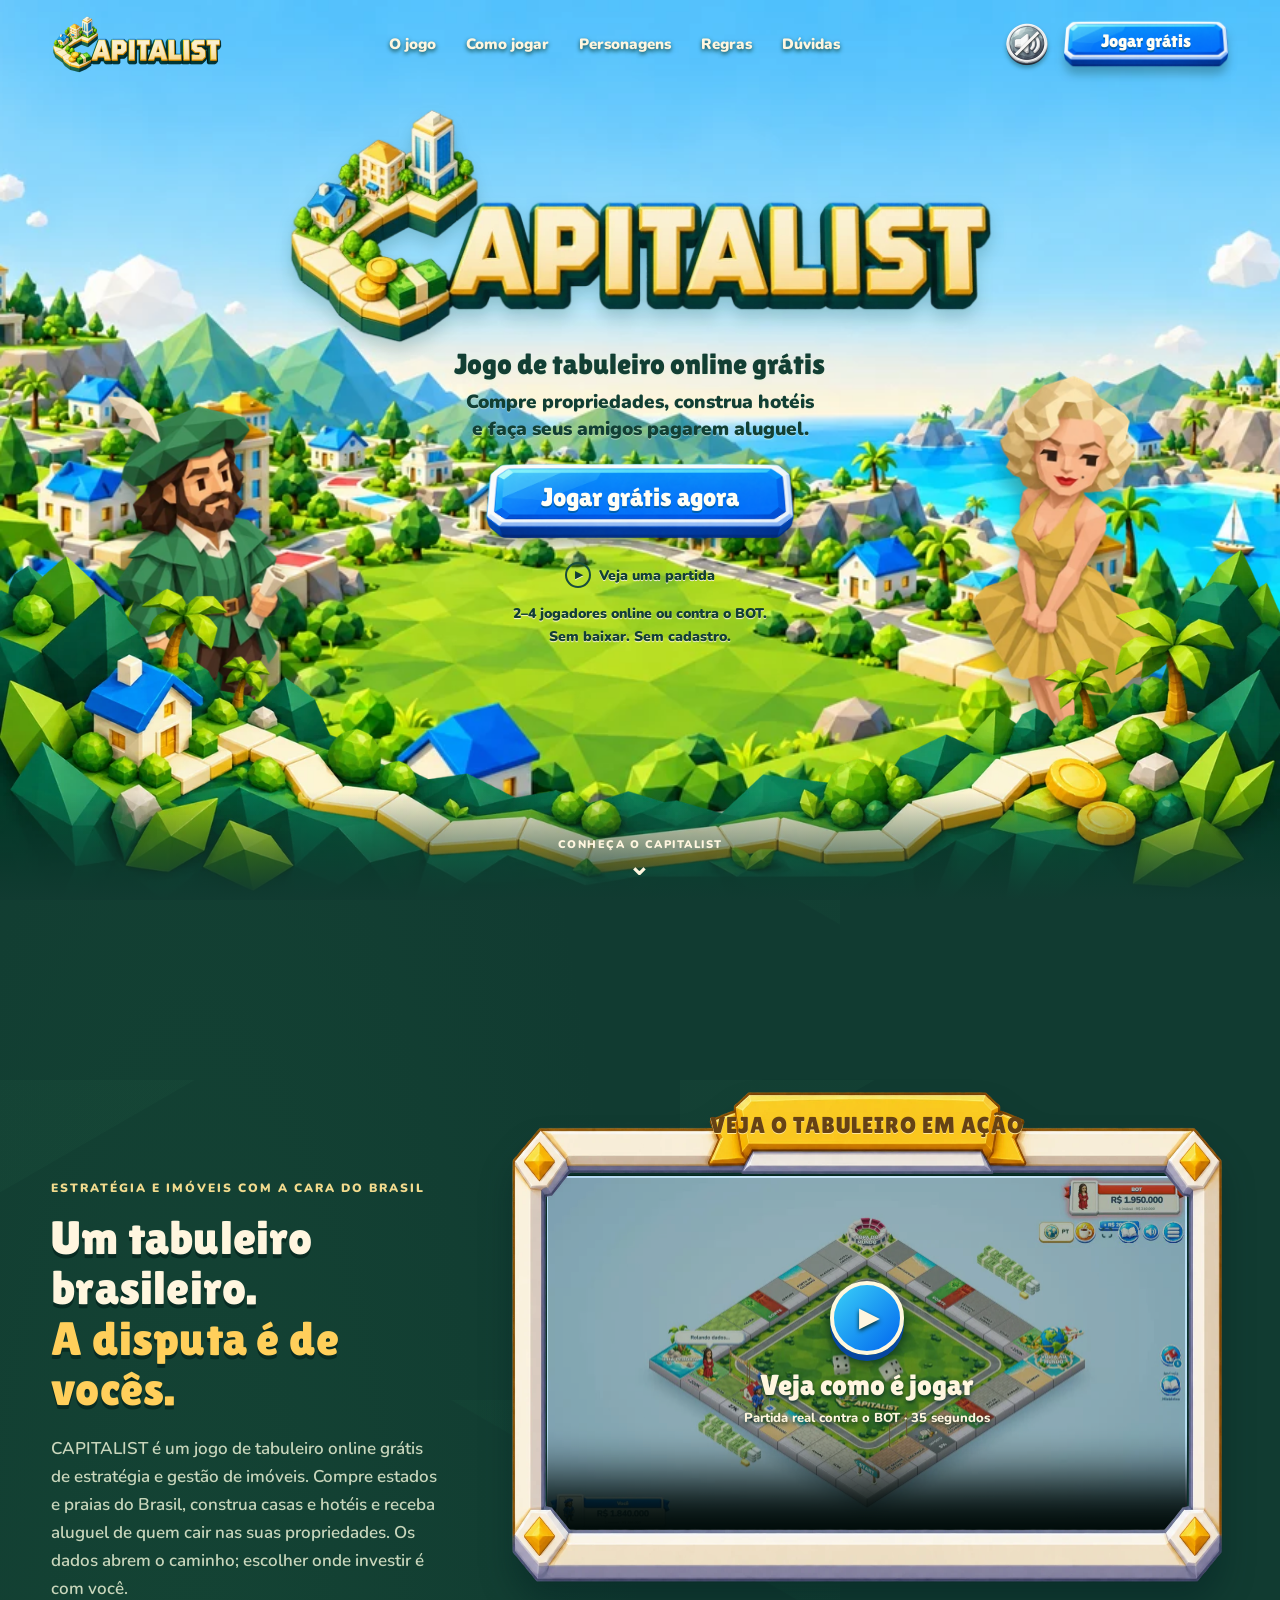
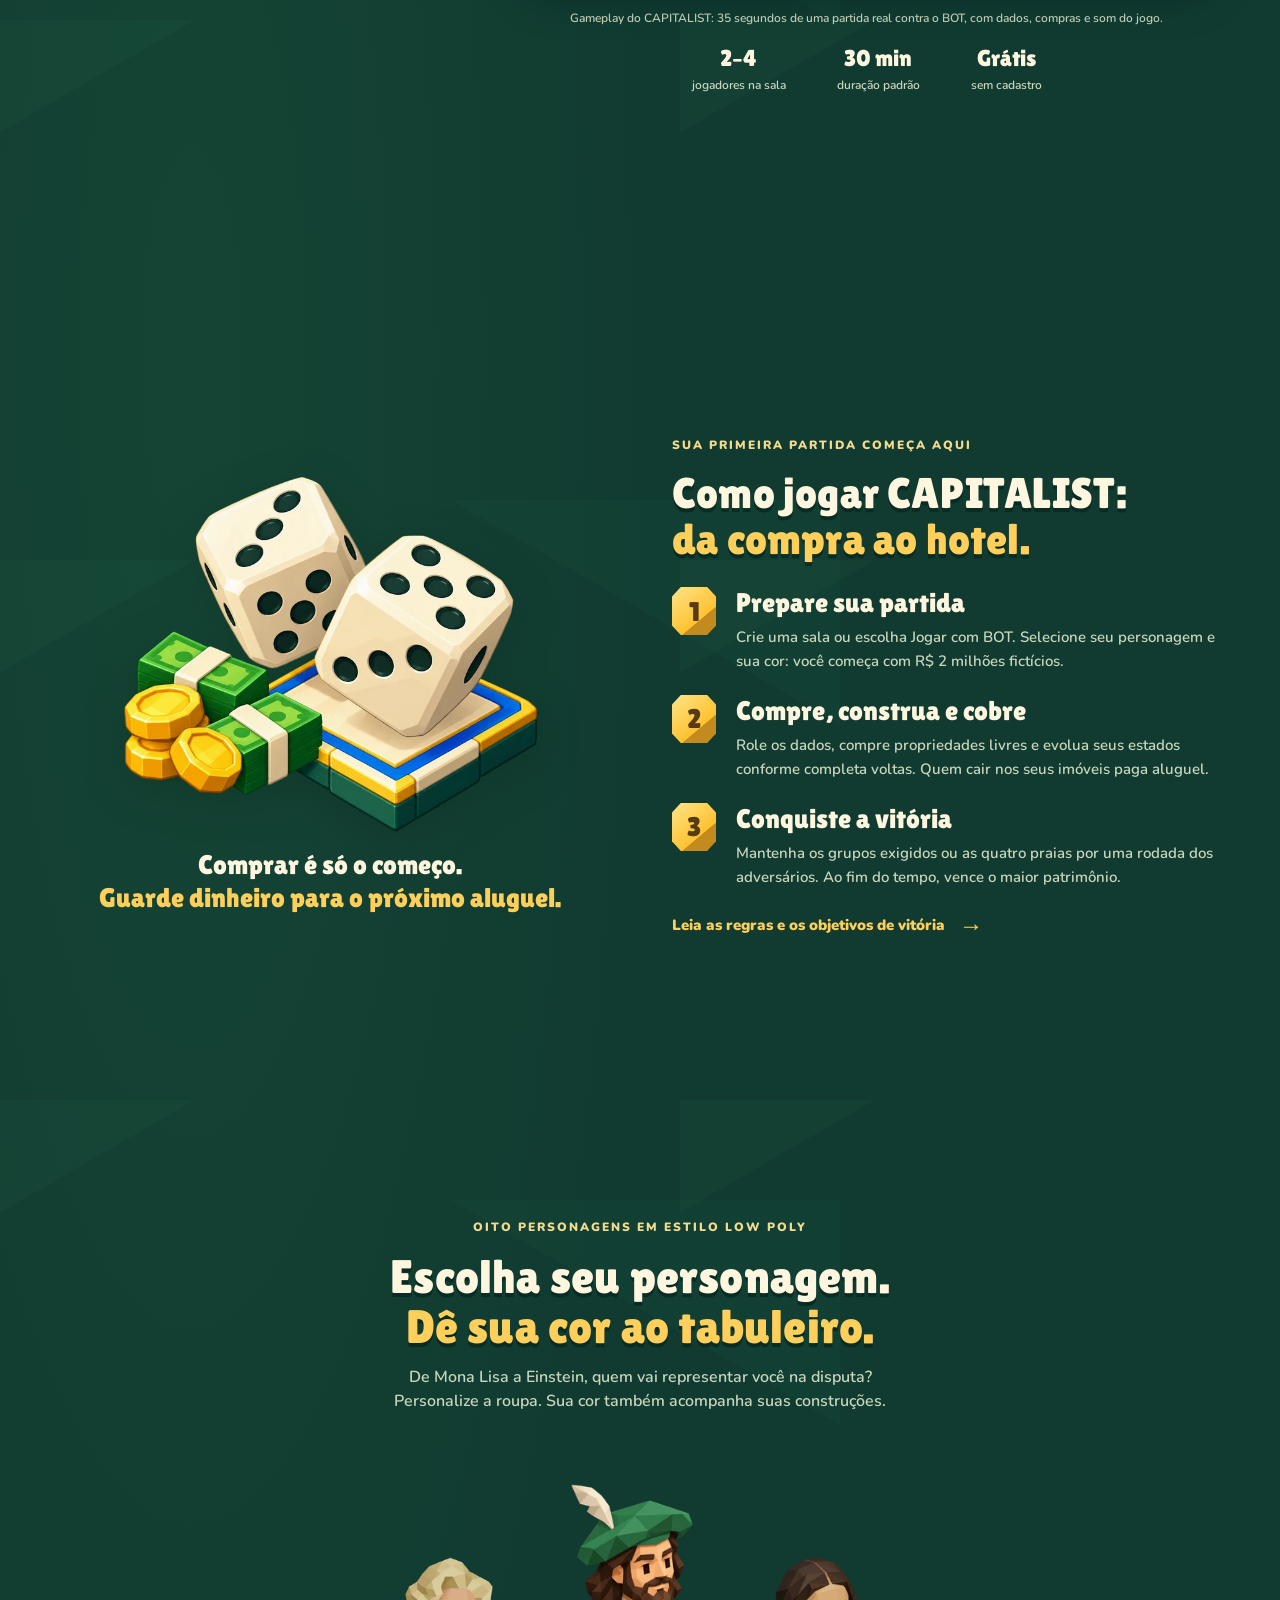
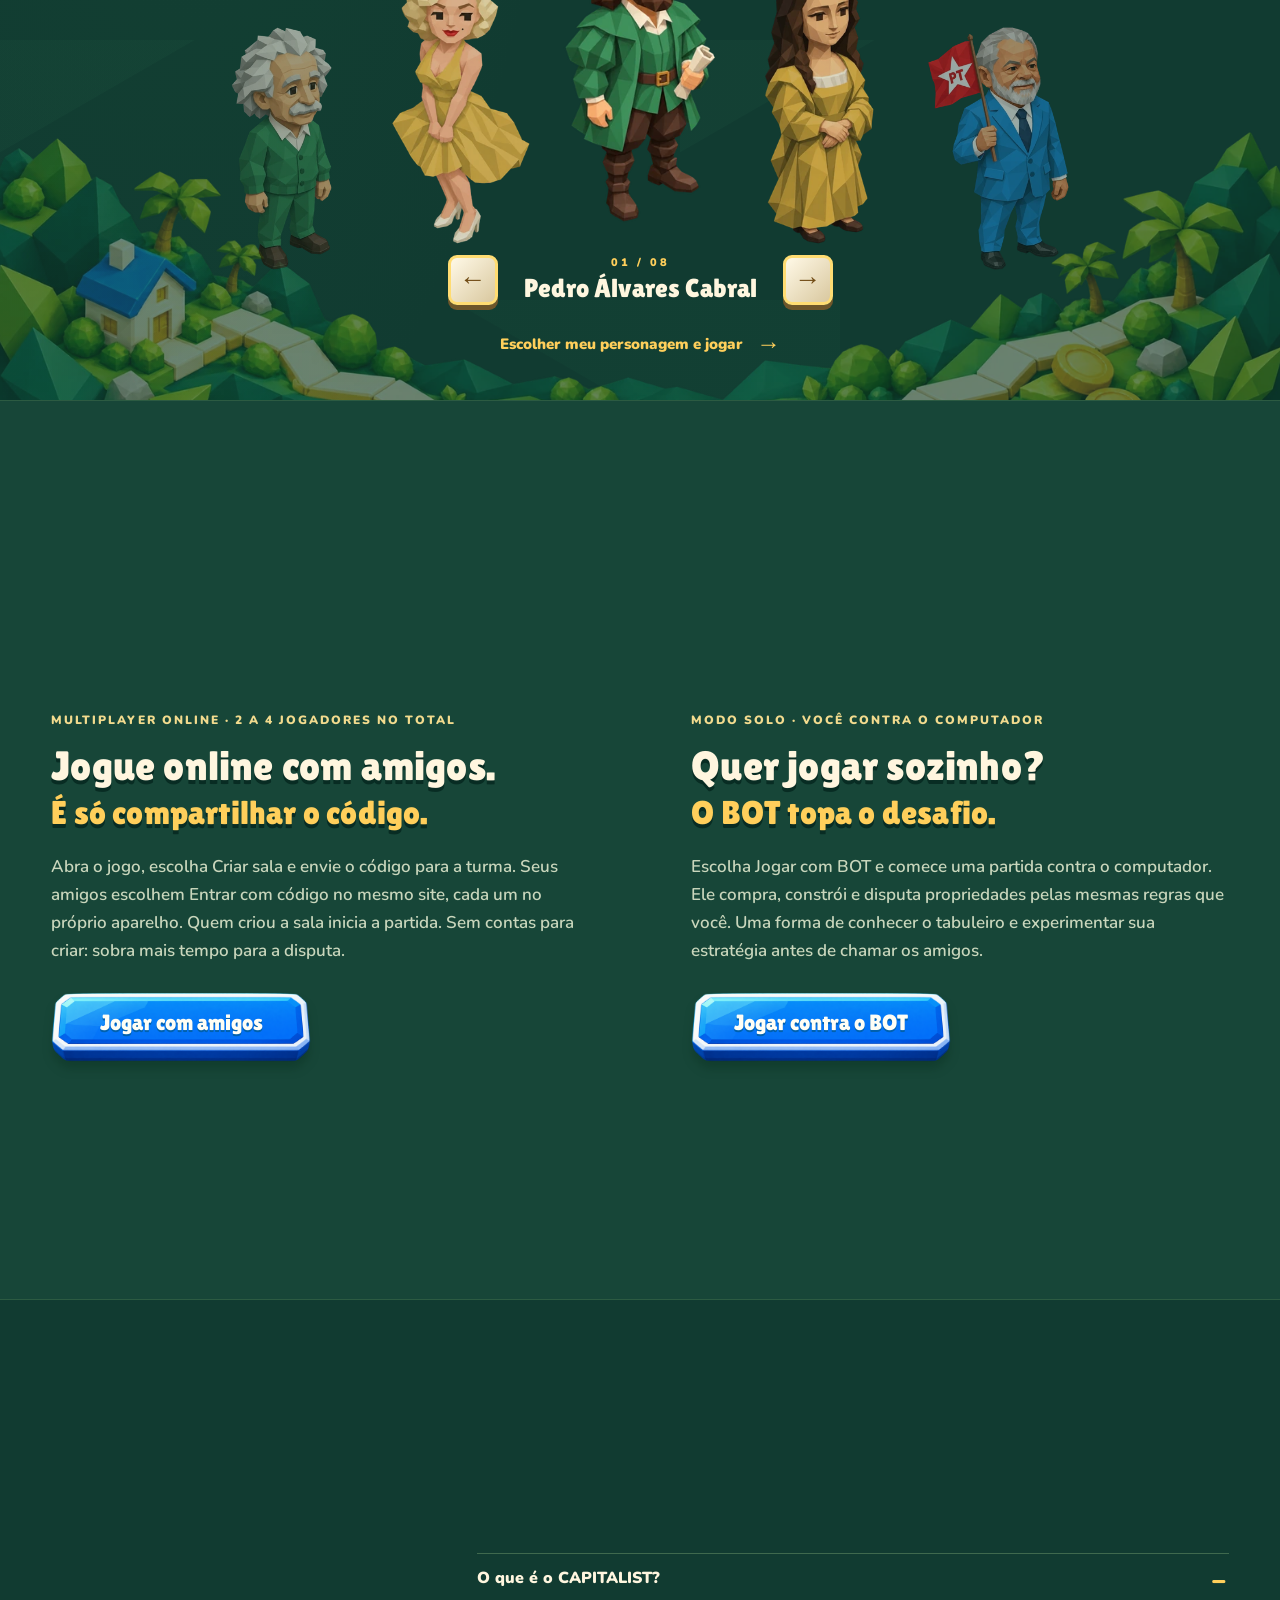
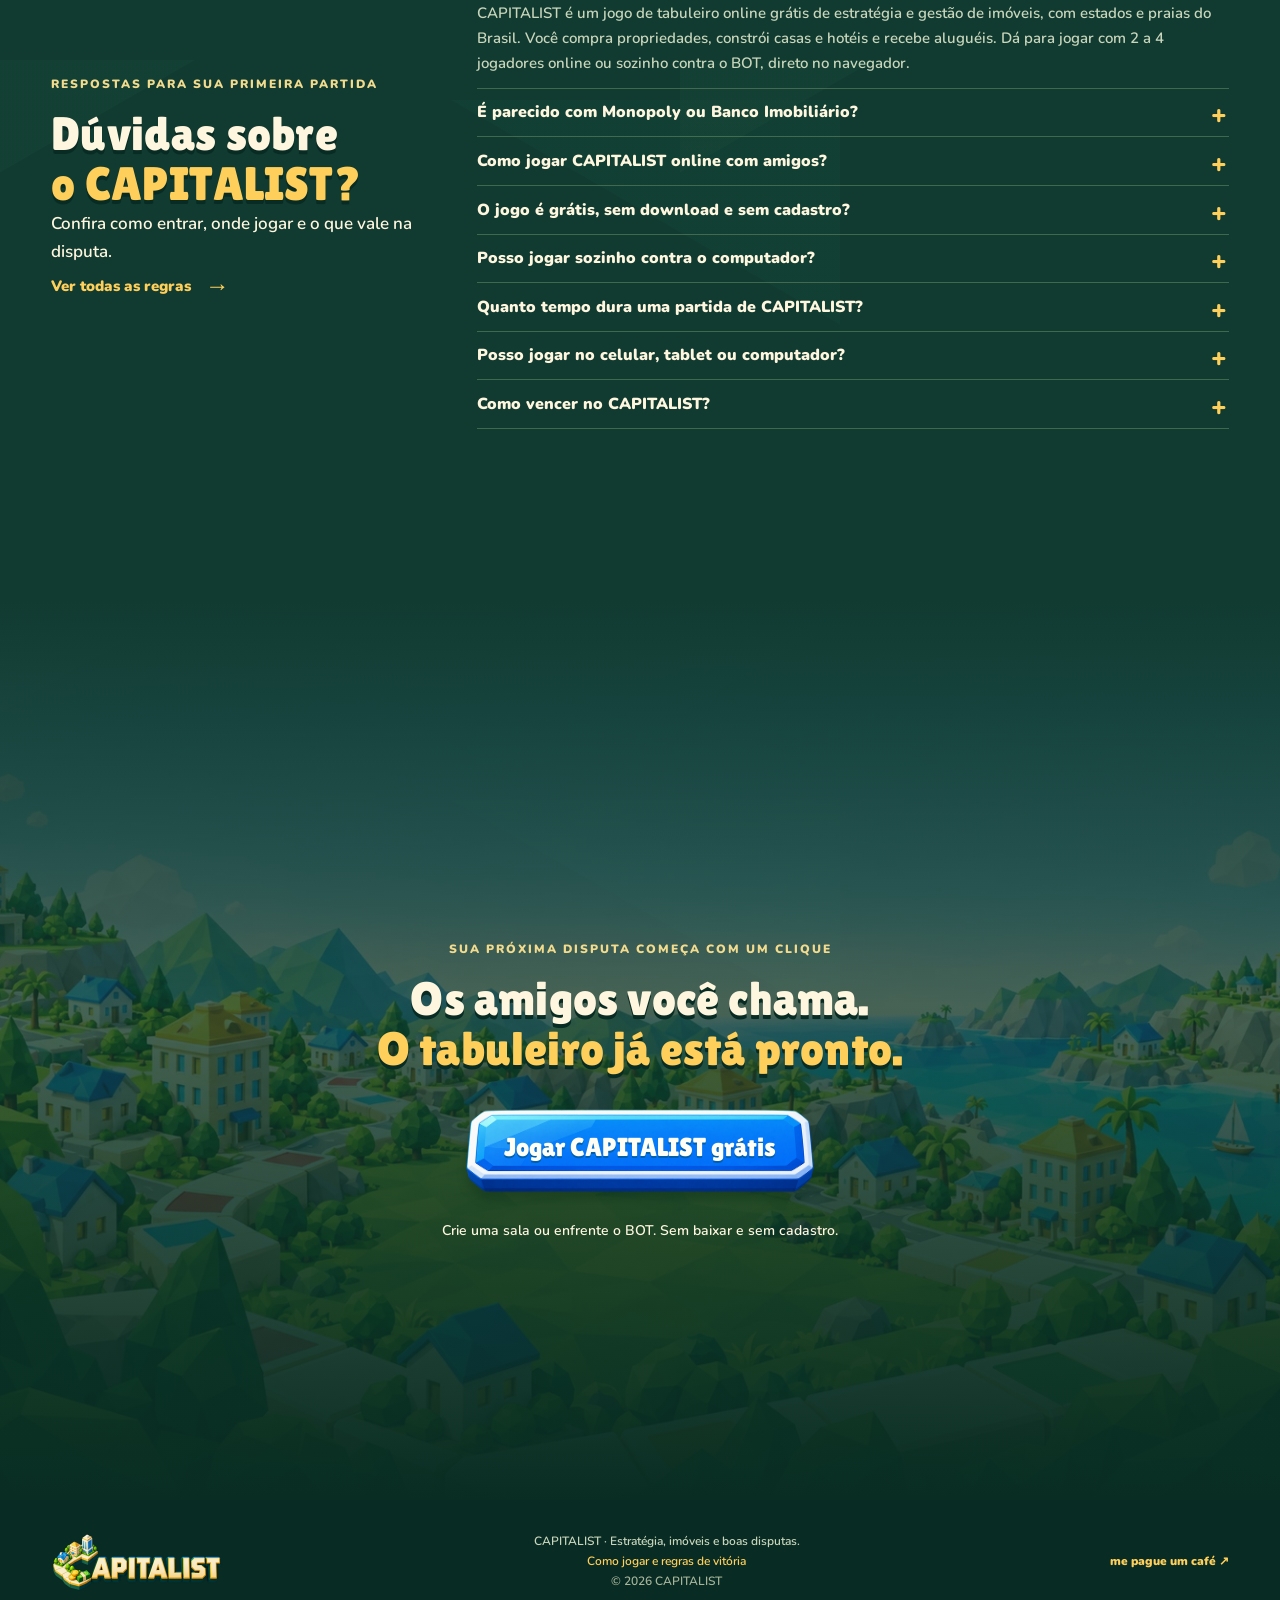
==== commit 6ee64a92: "Publish SEO copy, public rules and lighter landing media" ====
--- a/index.html
+++ b/index.html
@@ -4,53 +4,73 @@
   <meta charset="utf-8">
   <meta name="viewport" content="width=device-width, initial-scale=1, viewport-fit=cover">
   <meta name="theme-color" content="#102e29">
-  <title>CAPITALIST — Jogo de tabuleiro online grátis com amigos</title>
-  <meta name="description" content="Jogue CAPITALIST, um jogo de tabuleiro online grátis de estratégia e imóveis. Compre, construa e dispute com até 4 amigos ou enfrente o BOT no navegador.">
-  <meta name="robots" content="index, follow, max-image-preview:large">
+  <title>CAPITALIST: jogo de tabuleiro online grátis com amigos</title>
+  <meta name="description" content="Jogue CAPITALIST grátis no navegador: compre estados e praias, construa hotéis e cobre aluguel. De 2 a 4 jogadores ou contra o BOT, sem baixar e sem cadastro.">
+  <meta name="robots" content="index, follow, max-image-preview:large, max-snippet:-1, max-video-preview:-1">
   <link rel="canonical" href="https://userjesus.github.io/road-business-pages/">
   <meta property="og:type" content="website">
   <meta property="og:locale" content="pt_BR">
   <meta property="og:site_name" content="CAPITALIST">
-  <meta property="og:title" content="CAPITALIST — Seu império começa com uma jogada.">
-  <meta property="og:description" content="Seu novo jogo de tabuleiro online. Compre propriedades, construa seu império e desafie seus amigos. Grátis, direto no navegador.">
+  <meta property="og:title" content="CAPITALIST: jogo de tabuleiro online grátis com amigos">
+  <meta property="og:description" content="Chame os amigos para um tabuleiro brasileiro. Compre estados e praias, construa hotéis e cobre aluguel. De 2 a 4 jogadores ou contra o BOT, sem baixar e sem cadastro.">
   <meta property="og:url" content="https://userjesus.github.io/road-business-pages/">
   <meta property="og:image" content="https://userjesus.github.io/road-business-pages/assets/landing/capitalist-social-v2.fe649b6a618e.webp">
   <meta property="og:image:width" content="1200">
   <meta property="og:image:height" content="630">
   <meta property="og:image:alt" content="Mundo low poly do CAPITALIST, com casas azuis, hotéis dourados e um tabuleiro brasileiro">
   <meta name="twitter:card" content="summary_large_image">
-  <meta name="twitter:title" content="CAPITALIST — Jogo de tabuleiro online grátis">
-  <meta name="twitter:description" content="Seu império começa com uma jogada. Jogue com amigos ou contra o BOT, grátis no navegador.">
+  <meta name="twitter:title" content="CAPITALIST: jogo de tabuleiro online grátis com amigos">
+  <meta name="twitter:description" content="Compre estados e praias, construa hotéis e cobre aluguel dos amigos. De 2 a 4 jogadores ou contra o BOT, grátis no navegador e sem cadastro.">
   <meta name="twitter:image" content="https://userjesus.github.io/road-business-pages/assets/landing/capitalist-social-v2.fe649b6a618e.webp">
+  <meta name="twitter:image:alt" content="Tabuleiro brasileiro do CAPITALIST em estilo low poly, com casas, hotéis e praias">
   <link rel="icon" type="image/png" sizes="32x32" href="assets/app/favicon-32.1e442f9d3bf6.png">
+  <link rel="icon" type="image/png" sizes="192x192" href="assets/app/icon-192.8b2f9c79cd4e.png">
   <link rel="apple-touch-icon" href="assets/app/icon-192.8b2f9c79cd4e.png">
   <link rel="preload" href="assets/landing/fonts/lilita-one-latin.d2575d4fa363.woff2" as="font" type="font/woff2" crossorigin>
   <link rel="preload" href="assets/landing/fonts/nunito-latin.ba344451eab2.woff2" as="font" type="font/woff2" crossorigin>
-  <link rel="stylesheet" href="runtime/landing.9811f213e0fd.min.css">
+  <link rel="stylesheet" href="runtime/landing.3d8199c3c585.min.css">
   <script type="application/ld+json">
   {
     "@context": "https://schema.org",
     "@graph": [
       {
         "@type": "WebSite", "@id": "https://userjesus.github.io/road-business-pages/#website",
-        "name": "CAPITALIST", "url": "https://userjesus.github.io/road-business-pages/", "inLanguage": "pt-BR"
+        "name": "CAPITALIST", "url": "https://userjesus.github.io/road-business-pages/", "inLanguage": "pt-BR",
+        "description": "Jogo de tabuleiro online grátis com estados e praias do Brasil, para jogar com amigos ou contra o BOT."
+      },
+      {
+        "@type": "WebPage", "@id": "https://userjesus.github.io/road-business-pages/#webpage",
+        "url": "https://userjesus.github.io/road-business-pages/",
+        "name": "CAPITALIST: jogo de tabuleiro online grátis com amigos",
+        "description": "Jogue CAPITALIST grátis no navegador: compre estados e praias, construa hotéis e cobre aluguel. De 2 a 4 jogadores ou contra o BOT, sem baixar e sem cadastro.",
+        "inLanguage": "pt-BR", "dateModified": "2026-10-10",
+        "isPartOf": { "@id": "https://userjesus.github.io/road-business-pages/#website" },
+        "about": { "@id": "https://userjesus.github.io/road-business-pages/#game" },
+        "mainEntity": { "@id": "https://userjesus.github.io/road-business-pages/#game" },
+        "hasPart": { "@id": "https://userjesus.github.io/road-business-pages/#gameplay" },
+        "relatedLink": "https://userjesus.github.io/road-business-pages/regras/"
       },
       {
         "@type": "VideoGame", "@id": "https://userjesus.github.io/road-business-pages/#game",
         "name": "CAPITALIST", "url": "https://userjesus.github.io/road-business-pages/jogar/",
-        "description": "Jogo de tabuleiro online grátis de estratégia, compra de propriedades e construção de imóveis, com multiplayer para 2 a 4 jogadores ou partida local contra o BOT.",
+        "description": "CAPITALIST é um jogo de tabuleiro online grátis de estratégia e gestão de imóveis, com estados e praias do Brasil. Compre propriedades, construa casas e hotéis e receba aluguéis. Jogue com 2 a 4 jogadores online ou sozinho contra o BOT, sem baixar e sem cadastro.",
         "image": "https://userjesus.github.io/road-business-pages/assets/landing/gameplay-poster-v2.694442660ca5.webp",
         "genre": ["Jogo de tabuleiro", "Estratégia", "Gestão de propriedades"],
         "gamePlatform": "Navegador web", "applicationCategory": "GameApplication",
         "operatingSystem": "Web", "inLanguage": ["pt-BR", "en"], "isAccessibleForFree": true,
         "playMode": ["https://schema.org/SinglePlayer", "https://schema.org/MultiPlayer"],
         "numberOfPlayers": { "@type": "QuantitativeValue", "minValue": 2, "maxValue": 4 },
-        "offers": { "@type": "Offer", "price": "0", "priceCurrency": "BRL" }
+        "offers": { "@type": "Offer", "price": "0", "priceCurrency": "BRL", "url": "https://userjesus.github.io/road-business-pages/jogar/" },
+        "potentialAction": { "@type": "PlayAction", "target": "https://userjesus.github.io/road-business-pages/jogar/" },
+        "subjectOf": { "@id": "https://userjesus.github.io/road-business-pages/#gameplay" }
       },
       {
         "@type": "VideoObject", "@id": "https://userjesus.github.io/road-business-pages/#gameplay",
         "name": "CAPITALIST — Gameplay real contra o BOT",
-        "description": "Trecho de uma partida real de CAPITALIST, com dados, compra de propriedades e decisões no tabuleiro.",
+        "description": "Veja 35 segundos de uma partida real de CAPITALIST contra o BOT: rolagem de dados, compra de propriedades e decisões no tabuleiro brasileiro.",
+        "url": "https://userjesus.github.io/road-business-pages/#gameplay",
+        "about": { "@id": "https://userjesus.github.io/road-business-pages/#game" },
+        "isPartOf": { "@id": "https://userjesus.github.io/road-business-pages/#webpage" },
         "thumbnailUrl": "https://userjesus.github.io/road-business-pages/assets/landing/gameplay-poster-v2.694442660ca5.webp",
         "contentUrl": "https://userjesus.github.io/road-business-pages/assets/landing/capitalist-gameplay-v2.87236b106eec.mp4",
         "uploadDate": "2026-10-10", "duration": "PT35S", "inLanguage": "pt-BR"
@@ -63,34 +83,34 @@
   <a class="skip-link" href="#conteudo">Pular para o conteúdo</a>
   <header class="site-header">
     <div class="header-inner wrap">
-      <a class="brand" href="#inicio" aria-label="CAPITALIST — início"><img src="assets/landing/capitalist-logo-v1.458e7b90750d.webp" alt="CAPITALIST" width="600" height="202"></a>
-      <nav class="desktop-nav" aria-label="Navegação principal"><a href="#gameplay">O jogo</a><a href="#como-jogar">Como jogar</a><a href="#personagens">Personagens</a><a href="#perguntas">Perguntas</a></nav>
+      <a class="brand" href="#inicio" aria-label="CAPITALIST — início"><img src="assets/landing/capitalist-logo-header-web-v1.88ab8005b126.webp" alt="CAPITALIST" width="344" height="116"></a>
+      <nav class="desktop-nav" aria-label="Navegação principal"><a href="#gameplay">O jogo</a><a href="#como-jogar">Como jogar</a><a href="#personagens">Personagens</a><a href="regras/">Regras</a><a href="#perguntas">Dúvidas</a></nav>
       <div class="header-actions">
         <button id="landing-sound" class="ambient-toggle" type="button" aria-label="Silenciar som ambiente" aria-pressed="true" title="Silenciar som ambiente" hidden></button>
         <a class="button button-small" href="jogar/">Jogar grátis</a>
         <button class="menu-toggle" type="button" aria-label="Abrir menu" aria-expanded="false" aria-controls="mobile-nav" hidden><span></span><span></span></button>
       </div>
     </div>
-    <nav id="mobile-nav" class="mobile-nav" aria-label="Navegação móvel" hidden><a href="#gameplay">O jogo</a><a href="#como-jogar">Como jogar</a><a href="#personagens">Personagens</a><a href="#perguntas">Perguntas</a></nav>
+    <nav id="mobile-nav" class="mobile-nav" aria-label="Navegação móvel" hidden><a href="#gameplay">O jogo</a><a href="#como-jogar">Como jogar</a><a href="#personagens">Personagens</a><a href="regras/">Regras</a><a href="#perguntas">Dúvidas</a></nav>
   </header>
   <audio id="landing-ambience" src="assets/audio/ambience.58df57c93cfe.mp3" loop preload="none" aria-hidden="true"></audio>
   <main id="conteudo" tabindex="-1">
     <section id="inicio" class="hero" aria-labelledby="hero-title">
       <picture class="hero-art"><source media="(max-width: 700px)" srcset="assets/landing/capitalist-hero-landscape-mobile-v2.788f38e94c53.webp"><img src="assets/landing/capitalist-hero-landscape-v2.70cc3888b4ba.webp" alt="" width="1672" height="941" fetchpriority="high"></picture>
       <div class="hero-content">
-        <h1 id="hero-title"><span class="sr-only">CAPITALIST: jogo de tabuleiro online grátis</span><img src="assets/landing/capitalist-logo-large-v2.b37f54d330a8.webp" alt="" width="1200" height="404" fetchpriority="high"></h1>
-        <p class="hero-copy">Seu império começa com uma jogada.</p>
-        <div class="hero-actions"><a class="button" href="jogar/">Jogar agora</a><a class="trailer-link" href="#gameplay"><span aria-hidden="true">▶</span> Ver gameplay</a></div>
-        <p class="hero-note">Grátis no navegador. Com amigos ou contra o BOT.</p>
+        <h1 id="hero-title"><picture><source media="(max-width: 540px)" srcset="assets/landing/capitalist-logo-mobile-web-v1.53b3d73b8a06.webp" width="740" height="249"><img src="assets/landing/capitalist-logo-large-v2.b37f54d330a8.webp" alt="" width="1200" height="404" fetchpriority="high"></picture><span class="hero-title-copy"><span class="sr-only">CAPITALIST: </span>Jogo de tabuleiro online grátis</span></h1>
+        <p class="hero-copy">Compre propriedades, construa hotéis<br>e faça seus amigos pagarem aluguel.</p>
+        <div class="hero-actions"><a class="button" href="jogar/">Jogar grátis agora</a><a class="trailer-link" href="#gameplay"><span aria-hidden="true">▶</span> Veja uma partida</a></div>
+        <p class="hero-note">2–4 jogadores online ou contra o BOT.<br>Sem baixar. Sem cadastro.</p>
       </div>
       <img class="hero-character hero-cabral" src="assets/landing/character-cabral-v1.9c4c51bd9608.webp" alt="" width="190" height="420" decoding="async">
       <img class="hero-character hero-marilyn" src="assets/landing/character-marilyn-monroe-v1.4ee36ac401e5.webp" alt="" width="204" height="420" decoding="async">
-      <img class="hero-foreground" src="assets/landing/capitalist-foreground-v2.c9a252262082.webp" alt="" width="1600" height="533">
-      <a class="explore-link" href="#gameplay"><span>Explore o tabuleiro</span><span aria-hidden="true">⌄</span></a>
+      <picture class="hero-foreground"><source media="(max-width: 540px)" srcset="assets/landing/capitalist-foreground-mobile-web-v1.9e7d3a20aa75.webp" width="600" height="533"><img src="assets/landing/capitalist-foreground-v2.c9a252262082.webp" alt="" width="1600" height="533" fetchpriority="high"></picture>
+      <a class="explore-link" href="#gameplay"><span>Conheça o CAPITALIST</span><span aria-hidden="true">⌄</span></a>
     </section>
     <section id="gameplay" class="gameplay section" aria-labelledby="gameplay-title">
       <div class="wrap">
-        <div class="section-heading"><p class="eyebrow">Bem-vindo ao seu próximo tabuleiro</p><h2 id="gameplay-title">Um pouco de sorte.<br><em>Muita estratégia.</em></h2><p>Compre estados, construa seu império e faça cada visita render.<br> Um jogo de tabuleiro online com a cara do Brasil.</p></div>
+        <div class="section-heading"><p class="eyebrow">Estratégia e imóveis com a cara do Brasil</p><h2 id="gameplay-title">Um tabuleiro brasileiro.<br><em>A disputa é de vocês.</em></h2><p>CAPITALIST é um jogo de tabuleiro online grátis de estratégia e gestão de imóveis. Compre estados e praias do Brasil, construa casas e hotéis e receba aluguel de quem cair nas suas propriedades. Os dados abrem o caminho; escolher onde investir é com você.</p></div>
         <figure class="gameplay-figure"><div class="video-shell">
           <video id="gameplay-video" controls playsinline preload="none" poster="assets/landing/gameplay-poster-v2.694442660ca5.webp" width="1280" height="720" aria-label="Gameplay do CAPITALIST: partida real contra o BOT com áudio do jogo">
               <source src="assets/landing/capitalist-gameplay-v2.3564bb53a33c.webm" type="video/webm">
@@ -98,25 +118,25 @@
               <track kind="captions" src="assets/landing/gameplay-pt-BR.606ddc8f8637.vtt" srclang="pt-BR" label="Português">
               Seu navegador não reproduz este vídeo. <a href="assets/landing/capitalist-gameplay-v2.3564bb53a33c.webm">Assistir ao gameplay</a>.
             </video>
-          <img class="gameplay-frame" src="assets/landing/capitalist-gameplay-frame-v2.fc134c799fb9.webp" alt="" width="1664" height="936" loading="lazy">
-          <span class="frame-label" aria-hidden="true">O JOGO EM AÇÃO</span>
-          <button id="watch-gameplay" class="watch-gameplay" type="button" aria-label="Reproduzir gameplay do CAPITALIST" hidden><span class="play-disc" aria-hidden="true">▶</span><b>Assista ao gameplay</b><small>Partida real · 35 segundos</small></button>
-        </div><figcaption>Uma partida de verdade. Dados, compras e decisões no tabuleiro.</figcaption></figure>
-        <ul class="game-facts" aria-label="Sobre o jogo"><li><b>2–4</b> jogadores online</li><li><b>30 min</b> duração padrão</li><li><b>100% grátis</b> sem cadastro</li></ul>
+          <span class="gameplay-frame" aria-hidden="true"></span>
+          <span class="frame-label" aria-hidden="true">VEJA O TABULEIRO EM AÇÃO</span>
+          <button id="watch-gameplay" class="watch-gameplay" type="button" hidden><span class="play-disc" aria-hidden="true">▶</span><b>Veja como é jogar</b><small>Partida real contra o BOT · 35 segundos</small></button>
+        </div><figcaption>Gameplay do CAPITALIST: 35 segundos de uma partida real contra o BOT, com dados, compras e som do jogo.</figcaption></figure>
+        <ul class="game-facts" aria-label="Sobre o jogo"><li><b>2–4</b> jogadores na sala</li><li><b>30 min</b> duração padrão</li><li><b>Grátis</b> sem cadastro</li></ul>
       </div>
     </section>
     <section id="como-jogar" class="how-to section" aria-labelledby="how-title">
       <div class="wrap how-grid">
-        <div class="how-art"><img src="assets/landing/capitalist-dice-cash-v2.bd6b1796086c.webp" alt="Dados facetados, moedas e dinheiro sobre uma casa do tabuleiro CAPITALIST" width="900" height="600" loading="lazy" decoding="async"><p>A sorte abre o caminho.<br><strong>A sua estratégia faz o resto.</strong></p></div>
-        <div class="how-copy"><p class="eyebrow">Do primeiro terreno à vitória</p><h2 id="how-title">Pense grande.<br><em>Comece com os dados.</em></h2>
-          <ol class="steps"><li><span class="step-number">1</span><div><h3>Faça a sua jogada</h3><p>Role os dados e explore o tabuleiro. Estados, praias e cartas de Sorte ou Azar esperam por você.</p></div></li><li><span class="step-number">2</span><div><h3>Compre. Construa. Receba.</h3><p>Invista em propriedades, evolua de casas a hotéis e receba aluguel dos seus adversários.</p></div></li><li><span class="step-number">3</span><div><h3>Conquiste o tabuleiro</h3><p>Complete os conjuntos de propriedades exigidos ou termine a partida com o maior patrimônio imobiliário.</p></div></li></ol>
-          <a class="text-link" href="jogar/">Vamos para o tabuleiro <span aria-hidden="true">→</span></a>
+        <div class="how-art"><img src="assets/landing/capitalist-dice-cash-v2.bd6b1796086c.webp" alt="Dados facetados, moedas e dinheiro sobre uma casa do tabuleiro CAPITALIST" width="900" height="600" loading="lazy" decoding="async"><p>Comprar é só o começo.<br><strong>Guarde dinheiro para o próximo aluguel.</strong></p></div>
+        <div class="how-copy"><p class="eyebrow">Sua primeira partida começa aqui</p><h2 id="how-title">Como jogar CAPITALIST:<br><em>da compra ao hotel.</em></h2>
+          <ol class="steps"><li><span class="step-number">1</span><div><h3>Prepare sua partida</h3><p>Crie uma sala ou escolha Jogar com BOT. Selecione seu personagem e sua cor: você começa com R$ 2 milhões fictícios.</p></div></li><li><span class="step-number">2</span><div><h3>Compre, construa e cobre</h3><p>Role os dados, compre propriedades livres e evolua seus estados conforme completa voltas. Quem cair nos seus imóveis paga aluguel.</p></div></li><li><span class="step-number">3</span><div><h3>Conquiste a vitória</h3><p>Mantenha os grupos exigidos ou as quatro praias por uma rodada dos adversários. Ao fim do tempo, vence o maior patrimônio.</p></div></li></ol>
+          <a class="text-link" href="regras/">Leia as regras e os objetivos de vitória <span aria-hidden="true">→</span></a>
         </div>
       </div>
     </section>
     <section id="personagens" class="characters section" aria-labelledby="characters-title">
       <div class="wrap">
-        <div class="section-heading"><p class="eyebrow">Oito personagens. A sua personalidade.</p><h2 id="characters-title">Quem vai comandar<br><em>o seu império?</em></h2><p>Escolha seu personagem e a cor da sua roupa.<br> A mesma cor acompanha suas construções no tabuleiro.</p></div>
+        <div class="section-heading"><p class="eyebrow">Oito personagens em estilo low poly</p><h2 id="characters-title">Escolha seu personagem.<br><em>Dê sua cor ao tabuleiro.</em></h2><p>De Mona Lisa a Einstein, quem vai representar você na disputa?<br> Personalize a roupa. Sua cor também acompanha suas construções.</p></div>
         <div class="cast-stage">
           <div class="character-grid" aria-label="Personagens disponíveis">
           <figure data-name="Pedro Álvares Cabral"><img src="assets/landing/character-cabral-v1.9c4c51bd9608.webp" alt="Pedro Álvares Cabral em estilo low poly" width="190" height="420" loading="lazy" decoding="async"><figcaption>Pedro Álvares Cabral</figcaption></figure>
@@ -130,34 +150,34 @@
         </div>
           <div class="cast-controls" hidden><button type="button" class="cast-prev" aria-label="Personagem anterior">←</button><p><span class="cast-count">01 / 08</span><span class="cast-name" aria-live="polite">Pedro Álvares Cabral</span></p><button type="button" class="cast-next" aria-label="Próximo personagem">→</button></div>
         </div>
-        <a class="text-link" href="jogar/">Encontre seu personagem no jogo <span aria-hidden="true">→</span></a>
+        <a class="text-link" href="jogar/">Escolher meu personagem e jogar <span aria-hidden="true">→</span></a>
       </div>
       <img class="cast-scenery" src="assets/landing/capitalist-foreground-v2.c9a252262082.webp" alt="" width="1600" height="533" loading="lazy">
     </section>
     <section class="modes section" aria-label="Modos de jogo">
       <div class="wrap mode-options">
-        <article><p class="eyebrow">Multiplayer online · 2 a 4 jogadores</p><h2>Chame a turma.<br><em>A rivalidade é por sua conta.</em></h2><p>Crie uma sala, compartilhe o código e reúna seus amigos. Cada jogador entra pelo próprio navegador.</p><a class="button" href="jogar/">Jogar com amigos</a></article>
-        <article><p class="eyebrow">Partida local · Você contra o BOT</p><h2>Uma mesa pronta.<br><em>Quando você quiser.</em></h2><p>Escolha seu personagem e desafie o BOT. O mesmo tabuleiro, as mesmas regras e uma nova disputa.</p><a class="button" href="jogar/">Desafiar o BOT</a></article>
+        <article><p class="eyebrow">Multiplayer online · 2 a 4 jogadores no total</p><h2>Jogue online com amigos.<br><em>É só compartilhar o código.</em></h2><p>Abra o jogo, escolha Criar sala e envie o código para a turma. Seus amigos escolhem Entrar com código no mesmo site, cada um no próprio aparelho. Quem criou a sala inicia a partida. Sem contas para criar: sobra mais tempo para a disputa.</p><a class="button" href="jogar/">Jogar com amigos</a></article>
+        <article><p class="eyebrow">Modo solo · Você contra o computador</p><h2>Quer jogar sozinho?<br><em>O BOT topa o desafio.</em></h2><p>Escolha Jogar com BOT e comece uma partida contra o computador. Ele compra, constrói e disputa propriedades pelas mesmas regras que você. Uma forma de conhecer o tabuleiro e experimentar sua estratégia antes de chamar os amigos.</p><a class="button" href="jogar/">Jogar contra o BOT</a></article>
       </div>
     </section>
     <section id="perguntas" class="faq section" aria-labelledby="faq-title">
-      <div class="wrap faq-grid"><div class="faq-heading"><p class="eyebrow">Antes de começar</p><h2 id="faq-title">Ainda tem<br><em>uma dúvida?</em></h2><p>Conheça as regras da sua próxima partida.</p></div><div class="faq-list">
-          <details open><summary>O que é o CAPITALIST?</summary><p>CAPITALIST é um jogo de tabuleiro online grátis de estratégia e gestão de imóveis. Você percorre um tabuleiro com estados e praias, compra propriedades, constrói casas e hotéis e disputa aluguéis e patrimônio com outros jogadores.</p></details>
-          <details><summary>É parecido com Monopoly ou Banco Imobiliário?</summary><p>Se você gosta de jogos como Monopoly e Banco Imobiliário, vai reconhecer a diversão de rolar dados, comprar terrenos e receber aluguéis. CAPITALIST é um jogo independente, com identidade, tabuleiro brasileiro, personagens e regras próprios, incluindo festivais, Copa do Mundo e objetivos de conquista. Não é uma versão oficial desses jogos.</p></details>
-          <details><summary>Como jogar online com amigos?</summary><p>Clique em Jogar grátis, escolha Criar sala e compartilhe o código. Seus amigos entram pelo mesmo site usando Entrar com código. O multiplayer aceita de 2 a 4 jogadores e o anfitrião inicia a partida quando todos estiverem prontos.</p></details>
-          <details><summary>É grátis? Preciso baixar ou criar uma conta?</summary><p>Sim, o CAPITALIST é grátis. O jogo funciona diretamente no navegador, sem download obrigatório e sem cadastro. Para o multiplayer, todos precisam de uma conexão com a internet.</p></details>
-          <details><summary>Posso jogar sozinho contra o computador?</summary><p>Sim. Escolha Jogar com BOT no menu, selecione seu personagem e sua cor e entre no tabuleiro. O BOT rola os dados, compra, constrói e toma decisões automaticamente.</p></details>
-          <details><summary>Quanto tempo dura uma partida?</summary><p>A duração padrão é de 30 minutos. Nas salas online, o anfitrião pode escolher de 30 a 99 minutos. A partida também pode terminar antes por falência dos adversários ou pela conquista dos objetivos de propriedades.</p></details>
-          <details><summary>Funciona no celular?</summary><p>Sim. A apresentação pode ser vista em qualquer orientação. Para jogar no celular ou tablet, use o aparelho na horizontal e siga o pedido de tela cheia do jogo. Você também pode jogar no computador pelo navegador.</p></details>
-          <details><summary>Como vencer no CAPITALIST?</summary><p>Você pode vencer sendo o último jogador solvente, mantendo os conjuntos exigidos de monopólios ou as quatro praias durante uma rodada dos adversários, ou tendo o maior patrimônio imobiliário ao acabar o tempo. O caixa desempata o resultado por patrimônio.</p></details>
+      <div class="wrap faq-grid"><div class="faq-heading"><p class="eyebrow">Respostas para sua primeira partida</p><h2 id="faq-title">Dúvidas sobre<br><em>o CAPITALIST?</em></h2><p>Confira como entrar, onde jogar e o que vale na disputa.</p><a class="text-link" href="regras/">Ver todas as regras <span aria-hidden="true">→</span></a></div><div class="faq-list">
+          <details open><summary>O que é o CAPITALIST?</summary><p>CAPITALIST é um jogo de tabuleiro online grátis de estratégia e gestão de imóveis, com estados e praias do Brasil. Você compra propriedades, constrói casas e hotéis e recebe aluguéis. Dá para jogar com 2 a 4 jogadores online ou sozinho contra o BOT, direto no navegador.</p></details>
+          <details><summary>É parecido com Monopoly ou Banco Imobiliário?</summary><p>Sim, se você gosta de rolar dados, comprar terrenos e cobrar aluguel em jogos como Monopoly e Banco Imobiliário, vai reconhecer essa dinâmica no CAPITALIST. O jogo tem tabuleiro brasileiro, festivais, Copa do Mundo, recompra de estados e objetivos de conquista próprios. CAPITALIST é independente e não é uma versão oficial dessas marcas.</p></details>
+          <details><summary>Como jogar CAPITALIST online com amigos?</summary><p>Abra o jogo, escolha Criar sala e compartilhe o código. Seus amigos acessam o mesmo site e escolhem Entrar com código. A sala aceita de 2 a 4 jogadores no total, incluindo quem a criou. Cada pessoa joga no próprio aparelho, com internet, e o anfitrião inicia a partida.</p></details>
+          <details><summary>O jogo é grátis, sem download e sem cadastro?</summary><p>Sim. Você pode jogar CAPITALIST grátis no navegador, sem baixar um aplicativo e sem criar uma conta. Os valores usados para comprar imóveis e pagar aluguéis são dinheiro fictício da partida.</p></details>
+          <details><summary>Posso jogar sozinho contra o computador?</summary><p>Sim. No menu, escolha Jogar com BOT, selecione seu personagem e sua cor e inicie a partida. O BOT é o adversário controlado pelo computador: rola dados, compra imóveis e constrói pelas mesmas regras que você.</p></details>
+          <details><summary>Quanto tempo dura uma partida de CAPITALIST?</summary><p>A duração padrão é de 30 minutos. No multiplayer, quem cria a sala pode ajustar o limite entre 30 e 99 minutos antes de começar. A partida pode acabar antes se alguém confirmar um objetivo de conquista ou for o último jogador ativo após as falências.</p></details>
+          <details><summary>Posso jogar no celular, tablet ou computador?</summary><p>Sim. CAPITALIST funciona no navegador do computador, celular ou tablet. No celular e no tablet, jogue com o aparelho na horizontal; o jogo orienta a entrada em tela cheia quando disponível. No multiplayer, todos precisam estar conectados à internet.</p></details>
+          <details><summary>Como vencer no CAPITALIST?</summary><p>Você vence ao manter três grupos completos em lados diferentes, dois grupos completos no mesmo lado ou as quatro praias até cada adversário concluir uma vez normal. Também vence se for o último jogador ativo. Se o tempo acabar, ganha quem tiver o maior patrimônio imobiliário; o dinheiro em caixa desempata. Veja exemplos nas <a href="regras/#como-vencer">regras de vitória</a>.</p></details>
         </div></div>
     </section>
     <section class="final-cta" aria-labelledby="cta-title">
       <img src="assets/landing/capitalist-hero-landscape-v2.70cc3888b4ba.webp" class="final-landscape" alt="" width="1672" height="941" loading="lazy">
-      <div class="wrap"><p class="eyebrow">O tabuleiro está esperando</p><h2 id="cta-title">Pronto para a sua<br><em>próxima jogada?</em></h2><a class="button" href="jogar/">Jogar CAPITALIST</a><p>Grátis. Online. Com a sua cara.</p></div>
+      <div class="wrap"><p class="eyebrow">Sua próxima disputa começa com um clique</p><h2 id="cta-title">Os amigos você chama.<br><em>O tabuleiro já está pronto.</em></h2><a class="button" href="jogar/">Jogar CAPITALIST grátis</a><p>Crie uma sala ou enfrente o BOT. Sem baixar e sem cadastro.</p></div>
     </section>
   </main>
-  <footer class="site-footer"><div class="wrap footer-inner"><a class="brand" href="#inicio" aria-label="CAPITALIST — voltar ao início"><img src="assets/landing/capitalist-logo-v1.458e7b90750d.webp" alt="CAPITALIST" width="600" height="202" loading="lazy"></a><p>Um jogo de tabuleiro online feito para boas disputas.<br><span>© 2026 CAPITALIST</span></p><a href="https://buymeacoffee.com/ojesus" target="_blank" rel="noopener noreferrer">me pague um café <span aria-hidden="true">↗</span></a></div></footer>
+  <footer class="site-footer"><div class="wrap footer-inner"><a class="brand" href="#inicio" aria-label="CAPITALIST — voltar ao início"><img src="assets/landing/capitalist-logo-header-web-v1.88ab8005b126.webp" alt="CAPITALIST" width="344" height="116" loading="lazy"></a><p>CAPITALIST · Estratégia, imóveis e boas disputas.<br><a href="regras/">Como jogar e regras de vitória</a><br><span>© 2026 CAPITALIST</span></p><a href="https://buymeacoffee.com/ojesus" target="_blank" rel="noopener noreferrer">me pague um café <span aria-hidden="true">↗</span></a></div></footer>
   <script src="runtime/landing.c820107b6d7f.min.js" defer></script>
 </body>
 </html>
--- a/runtime/landing.3d8199c3c585.min.css
+++ b/runtime/landing.3d8199c3c585.min.css
@@ -0,0 +1 @@
+@font-face{font-family:Lilita One;font-style:normal;font-weight:400;font-display:swap;src:url(../assets/landing/fonts/lilita-one-latin.d2575d4fa363.woff2) format("woff2")}@font-face{font-family:Nunito;font-style:normal;font-weight:600 900;font-display:swap;src:url(../assets/landing/fonts/nunito-latin.ba344451eab2.woff2) format("woff2")}:root{color-scheme:dark;--forest: #113b31;--deep: #082b23;--ivory: #fff6df;--gold: #ffcf5b;--muted: #c9d6bc;--display: "Lilita One", cursive;--body: "Nunito", sans-serif}*{box-sizing:border-box}html{scroll-behavior:smooth;scroll-padding-top:90px}body{margin:0;background:var(--forest);color:var(--ivory);font:600 17px/1.65 var(--body)}button,input{font:inherit}button,a{-webkit-tap-highlight-color:transparent}a{color:inherit;text-decoration:none}button{cursor:pointer}button:focus-visible,a:focus-visible,summary:focus-visible,[tabindex="0"]:focus-visible{outline:3px solid var(--gold);outline-offset:6px}img{display:block;max-width:100%;height:auto}figure,h1,h2,h3,p{margin:0}h2,h3{font-family:var(--display);font-weight:400}h2{font-size:clamp(36px,4.1vw,56px);line-height:1.08;letter-spacing:.2px;text-shadow:0 4px 0 #082c23}h2 em{color:var(--gold);font-style:normal}h3{font-size:27px;line-height:1.2}[hidden]{display:none!important}.sr-only{position:absolute;width:1px;height:1px;overflow:hidden;clip-path:inset(50%);white-space:nowrap}.skip-link{position:fixed;left:16px;top:-100px;z-index:30;padding:12px 20px;background:var(--ivory);color:var(--deep)}.skip-link:focus{top:12px}.wrap{width:min(1800px,calc(100% - clamp(40px,8vw,160px)));margin-inline:auto}.section{padding-block:90px}.eyebrow{margin-bottom:14px;color:#f2db8e;font-size:12px;font-weight:900;letter-spacing:2px;text-transform:uppercase}.section-heading{margin:0 auto 40px;text-align:center}.section-heading>p:last-child{margin:20px auto 0;max-width:660px;color:var(--muted)}main{background:radial-gradient(ellipse at 15% 31%,#287d4925,transparent 30%),linear-gradient(150deg,#24614820 12%,transparent 12.1%) 0 0 / 680px 540px,linear-gradient(30deg,transparent 81%,#1d5e421c 81.1%) 0 0 / 840px 700px,var(--forest)}.site-header{position:fixed;inset:0 0 auto;z-index:20;transition:background .2s,box-shadow .2s}.header-inner{height:92px;display:flex;align-items:center;justify-content:space-between;gap:25px}.header-actions{display:flex;align-items:center;gap:14px;flex:0 0 auto}.ambient-toggle{position:relative;flex:0 0 auto;width:44px;height:44px;padding:0;border:0;background:url(../assets/landing/sound-button-web-v1.7f39dcb54858.webp) center / contain no-repeat;filter:drop-shadow(0 3px 2px #00261455)}.ambient-toggle[aria-pressed=false]{filter:grayscale(.9) drop-shadow(0 3px 2px #00261455)}.ambient-toggle[aria-pressed=false]:after{content:"";position:absolute;inset:20px 6px auto;height:3px;background:var(--ivory);transform:rotate(-45deg);box-shadow:0 1px 2px #073c31}.brand{display:block;flex:0 0 auto;width:172px}.desktop-nav{display:flex;gap:30px;align-items:center;font-weight:900;font-size:15px;text-shadow:0 2px 4px #104a46}.desktop-nav a{padding-block:12px}.desktop-nav a:hover{color:var(--gold)}.site-header.scrolled{background:#082b23f5;box-shadow:0 2px #7b9f6440}.button{width:310px;min-height:104px;display:inline-flex;align-items:center;justify-content:center;padding:0 22px 10px;border:0;color:#fffef5;font:400 26px/1 var(--display);background:url(../assets/landing/action-button-web-v1.d476c66fc2b7.webp) center / 100% 100% no-repeat;text-shadow:0 2px 0 #0060ad;filter:drop-shadow(0 8px 5px #00261445);transition:transform .15s,filter .15s;white-space:nowrap}.button:hover{transform:translateY(-3px);filter:drop-shadow(0 12px 7px #00261470) brightness(1.06)}.button:active{transform:translateY(2px)}.button-small{width:166px;min-height:57px;padding-bottom:6px;font-size:18px}.menu-toggle{border:2px solid #e3f0e199;background:#113b31;width:44px;height:44px;padding:12px 9px;border-radius:7px}.menu-toggle span{height:3px;background:var(--ivory);display:block;margin-block:5px}.mobile-nav{padding:18px 30px 25px;background:var(--deep);border-bottom:2px solid #7d9e5a}.mobile-nav a{display:block;padding:10px 4px;font-weight:900}.hero{position:relative;isolation:isolate;height:min(940px,100svh);min-height:790px;overflow:hidden}.hero-art,.hero-art img{position:absolute;inset:0;width:100%;height:100%}.hero-art{z-index:-1;background:#59c2f2}.hero-art img{object-fit:cover;object-position:center bottom}.hero-content{position:relative;z-index:3;margin:0 auto;padding-top:clamp(114px,13.8vh,148px);text-align:center;width:min(820px,86%);color:#123f34}.hero h1{width:min(770px,100%);margin-inline:auto}.hero h1 picture{display:block}.hero h1 img{width:100%;filter:drop-shadow(0 9px 8px #154b4435)}.hero-title-copy{display:block;margin:2px -35px 8px;font:400 clamp(21px,2.5vw,29px)/1.2 var(--display);text-shadow:0 2px 0 #e9f3db88}.hero-copy{margin:0 auto 12px;max-width:560px;font:900 18px/1.4 var(--body);text-shadow:0 1px 0 #e9f3db88}.hero-actions{display:flex;flex-direction:column;align-items:center;gap:8px}.trailer-link{display:inline-flex;align-items:center;gap:8px;font-weight:900;font-size:14px;padding:5px 10px;text-shadow:0 1px 0 #f8f6db}.trailer-link span{display:grid;place-items:center;width:26px;height:26px;font-size:10px;border:2px solid #174c3d;border-radius:50%;padding-left:2px}.trailer-link:hover{color:#006db8}.hero-note{margin:9px auto 0;font-size:14px;font-weight:900;max-width:350px;text-shadow:0 1px 1px #fff6db}.hero-character{position:absolute;z-index:2;height:400px;width:auto;bottom:143px;filter:drop-shadow(0 15px 9px #072e2555)}.hero-cabral{left:max(7%,calc(50% - 525px));transform:rotate(-5deg)}.hero-marilyn{right:max(7%,calc(50% - 530px));height:425px;transform:rotate(5deg)}.hero-foreground{position:absolute;z-index:4;bottom:-2px;left:50%;transform:translate(-50%);width:100%;min-width:1440px;max-width:none;pointer-events:none}.hero-foreground img{width:100%;max-height:inherit}.hero:after{content:"";position:absolute;inset:auto 0 0;z-index:4;height:110px;background:linear-gradient(transparent,var(--forest));pointer-events:none}.explore-link{position:absolute;z-index:5;bottom:20px;left:50%;transform:translate(-50%);display:flex;flex-direction:column;align-items:center;color:var(--ivory);font-size:11px;font-weight:900;letter-spacing:1.5px;text-transform:uppercase}.explore-link span:last-child{font-size:26px;line-height:1}.gameplay{padding-top:65px;padding-bottom:55px}.gameplay-figure{max-width:1010px;margin-inline:auto}.video-shell{position:relative;aspect-ratio:1.41;filter:drop-shadow(0 22px 16px #001c2160)}.video-shell video{position:absolute;top:17.3%;left:5.8%;width:88.4%;height:70.4%;background:#06271e;object-fit:contain}.gameplay-frame{position:absolute;inset:0;background:url(../assets/landing/capitalist-gameplay-frame-v2.fc134c799fb9.webp) center / 100% 100% no-repeat;pointer-events:none;z-index:2}.frame-label{position:absolute;top:5.5%;width:100%;text-align:center;z-index:3;color:#664214;font:400 clamp(12px,2vw,23px)/1 var(--display);letter-spacing:1px;text-shadow:0 1px #ffe798;pointer-events:none}.watch-gameplay{position:absolute;inset:18% 6% 13%;z-index:1;border:0;background:#05292150;color:var(--ivory);display:flex;flex-direction:column;align-items:center;justify-content:center;text-shadow:0 2px 4px #062c23}.play-disc{width:74px;height:74px;margin-bottom:13px;display:grid;place-items:center;padding-left:4px;border:4px solid #fff8de;border-radius:50%;background:linear-gradient(135deg,#3ad0f7,#0066ef);box-shadow:0 6px #0647a1,0 8px 16px #00281c;font-size:25px;transition:transform .2s}.watch-gameplay:hover .play-disc{transform:scale(1.1)}.watch-gameplay b{font:400 29px/1.2 var(--display)}.watch-gameplay small{margin-top:5px;font-size:13px;font-weight:800}.gameplay-figure figcaption{margin-top:16px;color:var(--muted);text-align:center;font-size:13px}.game-facts{list-style:none;padding:0;margin:35px 0 0;display:flex;justify-content:center;gap:70px;font-size:14px;color:var(--muted)}.game-facts b{font:400 25px/1 var(--display);display:block;color:var(--ivory);margin-bottom:6px}.game-facts li{text-align:center}.how-grid{display:grid;grid-template-columns:1fr 1fr;gap:70px;align-items:center}.how-art{position:relative;text-align:center}.how-art img{width:115%;max-width:115%;margin-left:-7%;filter:drop-shadow(0 10px 20px #09221840)}.how-art>p{font:400 28px/1.2 var(--display);margin-top:10px}.how-art strong{font-weight:400;color:var(--gold)}.how-copy h2{font-size:clamp(35px,3.3vw,45px)}.steps{list-style:none;padding:0;margin:32px 0 25px}.steps li{display:grid;grid-template-columns:46px 1fr;gap:18px;margin-top:25px}.step-number{display:grid;place-items:center;width:44px;height:48px;background:linear-gradient(140deg,#ffe488,#ffc230 66%,#c28a1f 67%);clip-path:polygon(20% 0,80% 0,100% 20%,100% 80%,80% 100%,20% 100%,0 80%,0 20%);color:#573b15;font:400 27px/1 var(--display)}.steps h3{margin-bottom:6px}.steps p{font-size:15px;color:var(--muted);line-height:1.6}.text-link{display:inline-flex;align-items:center;gap:14px;color:var(--gold);font-weight:900;font-size:15px;padding-block:8px}.text-link:hover{color:#fff3bc}.text-link span{font-size:24px;line-height:1}.characters{position:relative;isolation:isolate;text-align:center;overflow:hidden;padding-bottom:90px}.characters .wrap{position:relative;z-index:2}.characters .section-heading{margin-bottom:20px}.character-grid{display:grid;grid-template-columns:repeat(4,1fr);gap:35px;align-items:end}.character-grid figure{text-align:center}.character-grid img{height:290px;width:auto;max-width:100%;object-fit:contain;margin-inline:auto}.character-grid figcaption{font-weight:900;font-size:14px;margin-top:12px}.cast-stage.is-interactive{overflow:hidden;margin-inline:-18px;padding-bottom:12px}.is-interactive .character-grid{display:block;position:relative;height:445px;--cast-gap: 195px}.is-interactive figure{position:absolute;bottom:25px;left:50%;width:225px;transition:transform .4s ease,opacity .4s ease;transform-origin:bottom center;transform:translate(-50%,var(--lift)) translate(calc(var(--offset) * var(--cast-gap))) scale(var(--scale));opacity:var(--opacity)}.is-interactive figure img{height:360px}.is-interactive figcaption{display:none}.cast-controls{display:flex;justify-content:center;align-items:center;gap:25px;margin-top:15px}.cast-controls button{color:#714c16;width:50px;height:50px;padding:0;background:linear-gradient(135deg,#fff9e7,#d9c89f);border:3px solid #ffdc72;border-radius:9px;box-shadow:0 5px #6e562a;font-size:27px;font-weight:900;line-height:1}.cast-controls button:hover{transform:translateY(-2px)}.cast-controls p{min-width:235px;display:flex;flex-direction:column}.cast-count{font-size:11px;letter-spacing:3px;color:var(--gold);font-weight:900}.cast-name{font:400 26px/1.3 var(--display)}.characters .text-link{margin-top:20px}.cast-scenery{position:absolute;z-index:-1;bottom:-80px;left:50%;transform:translate(-50%);width:1400px;max-width:none;opacity:.38;pointer-events:none}.modes{position:relative;background:#174638;border-block:1px solid #59885650;padding-block:75px}.mode-options{display:grid;grid-template-columns:1fr 1fr;gap:95px}.mode-options h2{font-size:36px}.mode-options h2 em{font-size:29px;display:inline-block;margin-top:4px}.mode-options article>p:not(.eyebrow){font-size:16px;color:var(--muted);margin-block:20px;max-width:440px}.mode-options .button{width:260px;min-height:86px;font-size:22px}.faq{padding-block:110px}.faq-grid{display:grid;grid-template-columns:.65fr 1.35fr;gap:85px;align-items:start}.faq-heading>p:last-child{margin-top:20px;font-size:16px;color:var(--muted);max-width:250px}.faq-list{border-top:1px solid #638d6590}.faq-list details{border-bottom:1px solid #638d6590;padding-block:20px}.faq-list summary{cursor:pointer;list-style:none;position:relative;padding-right:34px;font-weight:900;font-size:17px;line-height:1.4}.faq-list summary::-webkit-details-marker{display:none}.faq-list summary:after{content:"+";position:absolute;right:2px;top:-4px;color:var(--gold);font-size:26px;font-weight:900}.faq-list details[open] summary:after{content:"−"}.faq-list details p{padding-top:16px;font-size:15px;color:var(--muted)}.final-cta{position:relative;isolation:isolate;overflow:hidden;padding:100px 0 105px;text-align:center}.final-landscape{position:absolute;inset:0;height:100%;width:100%;max-width:none;object-fit:cover;object-position:center 60%;z-index:-2;opacity:.35}.final-cta:before{content:"";position:absolute;inset:0;z-index:-1;background:linear-gradient(var(--forest),#082c2350 45%,#092d23)}.final-cta .button{margin-top:25px;width:350px;max-width:100%}.final-cta .wrap>p:last-child{margin-top:15px;font-size:14px}.site-footer{padding:32px 0;background:#082b23;font-size:12px;color:var(--muted)}.footer-inner{display:flex;align-items:center;justify-content:space-between;gap:30px}.footer-inner>p{text-align:center}.footer-inner p span{color:#a6b49a}.footer-inner p a{color:var(--gold)}.footer-inner>a:last-child{color:var(--gold);font-weight:900;white-space:nowrap}.rules-header-nav{display:flex;align-items:center;gap:28px;font-weight:900;font-size:15px}.rules-main{padding-top:140px;padding-bottom:70px}.rules-intro{max-width:1000px;margin-bottom:52px}.breadcrumbs{font-size:13px;color:var(--muted);margin-bottom:35px}.breadcrumbs a,.rules-article a:not(.button),.rules-toc a:hover{color:var(--gold)}.rules-intro h1{font:400 clamp(34px,4vw,56px)/1.12 var(--display)}.rules-intro h1 em{color:var(--gold);font-style:normal}.rules-intro>p:not(.eyebrow){margin-top:24px;max-width:830px;color:var(--muted)}.rules-intro .rules-updated{font-size:13px}.rules-layout{display:grid;grid-template-columns:minmax(210px,.7fr) minmax(0,2fr);align-items:start;gap:clamp(30px,6vw,100px)}.rules-toc{position:sticky;top:115px;padding:22px;border:1px solid #638d6590;border-radius:14px;background:var(--deep)}.rules-toc h2{font-size:25px}.rules-toc ol{margin:18px 0 0;padding-left:20px;font-size:14px;line-height:1.45}.rules-toc li+li{margin-top:12px}.rule-section{scroll-margin-top:115px;padding-bottom:38px;margin-bottom:38px;border-bottom:1px solid #638d6570}.rule-section:last-child{border-bottom:0;margin-bottom:0}.rule-section h2{font-size:clamp(27px,2.5vw,36px);line-height:1.2}.rule-section p,.rule-section ul{margin-top:20px;font-size:16px;color:var(--muted)}.rule-section strong{color:var(--ivory)}.rule-section ul{padding-left:24px}.rule-section li+li{margin-top:12px}.rule-section a:not(.button){text-decoration:underline;text-underline-offset:4px}.rule-section .button{margin-top:26px;width:350px;max-width:100%}.rules-table-wrap{overflow-x:auto;margin-top:24px;border:1px solid #638d6590;border-radius:10px}.rules-table-wrap table{border-collapse:collapse;width:100%;font-size:14px}.rules-table-wrap caption{padding:16px;text-align:left;font-weight:900;background:var(--deep)}.rules-table-wrap th,.rules-table-wrap td{padding:14px;text-align:left;vertical-align:top;border-top:1px solid #638d6570}.rules-table-wrap thead{color:var(--gold)}.rules-table-wrap tbody td{color:var(--muted)}.rules-table-wrap tbody th{min-width:110px}@media(max-width:800px){.rules-main{padding-top:110px}.rules-layout{grid-template-columns:minmax(0,1fr);gap:36px}.rules-toc{position:static}.rules-toc ol{columns:2;column-gap:28px}.rules-toc li{break-inside:avoid}.rules-header-nav{gap:18px}}@media(max-width:600px){.rules-header-nav>a:first-child{display:none}.rules-table-wrap th,.rules-table-wrap td{padding:12px 10px}.rules-toc ol{columns:1}.rule-section p,.rule-section ul{font-size:15px}.rule-section .button{font-size:24px}.rules-page .rules-header-nav .button-small{display:inline-flex;width:130px;min-height:48px;font-size:15px}}@media(min-width:1700px){.hero{height:960px}.hero-content{padding-top:130px}.hero h1{width:850px}}@media(max-width:1100px){.desktop-nav{gap:20px;font-size:14px}.hero-character{height:340px;bottom:160px}.hero-marilyn{height:365px}.hero-cabral{left:5%}.hero-marilyn{right:5%}.how-grid{gap:35px}.faq-grid{gap:45px}.is-interactive .character-grid{--cast-gap: 170px}}@media(max-width:800px){.wrap{width:calc(100% - 44px)}.header-inner{height:78px;gap:16px}.brand{width:155px}.desktop-nav{display:none}.header-inner .button-small{margin-left:auto}.section{padding-block:65px}.hero{height:max(820px,100svh)}.hero-content{padding-top:130px;width:90%}.hero h1{width:650px}.hero-copy{font-size:27px}.hero-character{bottom:175px}.hero-cabral{left:6%}.hero-marilyn{right:6%}.gameplay{padding-top:50px}.how-grid{grid-template-columns:1fr;gap:45px}.how-copy{max-width:530px;margin-inline:auto}.how-art{max-width:500px;margin-inline:auto}.how-art img{width:100%;max-width:100%;margin-left:0}.how-art>p{font-size:26px}.how-copy h2{font-size:42px}.mode-options{gap:40px}.mode-options h2{font-size:32px}.mode-options h2 em{font-size:27px}.mode-options .button{max-width:100%;font-size:20px}.faq-grid{grid-template-columns:1fr;gap:30px}.faq-heading>p:last-child{max-width:none}.is-interactive .character-grid{--cast-gap: 145px;height:400px}.is-interactive figure{width:195px}.is-interactive figure img{height:320px}.footer-inner{flex-wrap:wrap;justify-content:center;gap:20px}.footer-inner>p{flex-basis:100%;order:3}}@media(max-width:540px){html{scroll-padding-top:76px}body{font-size:16px}.wrap{width:calc(100% - 36px)}.section{padding-block:55px}h2{font-size:37px}.eyebrow{font-size:10px;letter-spacing:1.5px}.header-inner{height:70px}.brand{width:134px}.header-inner .button-small{display:none}.hero{height:max(820px,100svh);min-height:820px}.hero-art img{object-position:51% bottom}.hero-content{padding-top:90px;width:calc(100% - 28px)}.hero h1{width:100%}.hero-title-copy{font-size:clamp(19px,5.8vw,23px);margin:8px -12px}.hero-copy{font-size:15px;line-height:1.4;max-width:320px;margin:6px auto 8px}.hero-actions .button{width:270px;min-height:82px;font-size:24px}.hero-actions .trailer-link{padding-block:2px}.hero-note{font-size:12px;max-width:310px;margin-top:6px}.hero-character{height:275px;bottom:90px}.hero-cabral{left:6%;transform:rotate(-7deg)}.hero-marilyn{height:285px;right:4%;transform:rotate(7deg);bottom:85px}.hero-foreground{min-width:495px;width:495px}.explore-link{bottom:19px}.gameplay{padding-top:40px;padding-bottom:25px}.section-heading{margin-bottom:24px}.section-heading>p:last-child{font-size:15px;margin-top:18px}.section-heading br:not(h2 br){display:none}.video-shell{margin-inline:-10px}.frame-label{font-size:11px}.play-disc{width:48px;height:48px;border-width:3px;font-size:15px;margin-bottom:10px}.watch-gameplay b{font-size:21px}.watch-gameplay small{font-size:11px}.gameplay-figure figcaption{font-size:11px;margin-inline:15px}.game-facts{margin-top:27px;gap:20px;font-size:10px}.game-facts b{font-size:21px}.how-grid{gap:30px}.how-copy h2{font-size:36px}.steps{margin-top:26px}.steps li{gap:14px;margin-top:24px;grid-template-columns:40px 1fr}.step-number{width:38px;height:42px;font-size:24px}.steps h3{font-size:24px}.steps p{font-size:14px}.how-art>p{font-size:23px}.how-art img{width:106%;max-width:106%;margin-left:-3%}.character-grid{grid-template-columns:1fr 1fr;gap:25px 15px}.character-grid img{height:230px}.character-grid figcaption{font-size:12px}.is-interactive .character-grid{--cast-gap: 116px;height:345px}.is-interactive figure{width:155px;bottom:12px}.is-interactive figure img{height:282px}.cast-controls{gap:12px}.cast-controls p{min-width:190px}.cast-controls button{width:40px;height:43px;font-size:22px;border-width:2px}.cast-name{font-size:22px}.cast-scenery{bottom:-30px;width:1320px}.characters .text-link{font-size:12px;gap:8px}.mode-options{grid-template-columns:1fr;gap:40px}.mode-options article+article{padding-top:35px;border-top:1px solid #7d9b6345}.mode-options h2{font-size:33px}.mode-options h2 em{font-size:28px}.mode-options article>p:not(.eyebrow){font-size:15px}.faq-list details{padding-block:19px}.faq-list summary{font-size:15px}.faq-list details p{font-size:14px}.final-cta{padding:70px 0 80px}.final-cta .button{width:310px;min-height:92px;font-size:23px}.footer-inner{gap:16px}.footer-inner>p{font-size:11px}}@media(min-width:1001px)and (min-height:600px){:root{--header-height: clamp(64px, 10svh, 88px)}html{scroll-padding-top:0}.header-inner{height:var(--header-height)}main>.section,.final-cta{min-height:100svh;display:grid;align-content:center;padding:calc(var(--header-height) + 22px) 0 28px}h2{font-size:clamp(36px,5.2svh,56px)}.hero{height:100svh;min-height:0}.hero-content{padding-top:clamp(80px,11.5svh,150px);width:min(900px,86%)}.hero h1{width:min(56vw,calc(30svh * 2.97),850px)}.hero-copy{font-size:clamp(15px,2.3svh,19px)}.hero-actions .button{min-height:clamp(82px,10.5svh,104px);width:clamp(270px,35svh,310px)}.hero-character{height:clamp(240px,43svh,450px);bottom:14svh}.hero-marilyn{height:clamp(260px,45svh,470px);bottom:13.5svh}.hero-foreground{min-width:1200px;max-height:48svh}.hero:after{height:12svh}.gameplay .wrap{display:grid;grid-template-columns:minmax(280px,.7fr) minmax(0,1.3fr);gap:18px clamp(32px,5vw,96px);align-items:center}.gameplay .section-heading{grid-column:1;grid-row:1 / 3;text-align:left;margin:0}.gameplay .section-heading>p:last-child{font-size:17px;margin-top:20px}.gameplay .section-heading>p:last-child br{display:none}.gameplay-figure{grid-column:2;grid-row:1;width:min(100%,calc((100svh - 240px)*1.41))}.gameplay-figure figcaption{margin-top:10px;font-size:12px}.game-facts{grid-column:2;grid-row:2;margin:0;gap:clamp(28px,4vw,70px);font-size:12px}.game-facts b{font-size:23px}.how-grid{gap:clamp(40px,5vw,90px)}.how-art img{max-height:calc(100svh - 250px);object-fit:contain;width:100%;max-width:100%;margin:0}.how-art>p{font-size:clamp(24px,3svh,30px)}.how-copy h2{font-size:clamp(35px,4.8svh,50px)}.steps{margin:24px 0 16px}.steps li{margin-top:clamp(15px,2.4svh,26px)}.characters .section-heading{margin-bottom:10px}.characters .section-heading>p:last-child{margin-top:12px;font-size:16px;line-height:1.5}.is-interactive .character-grid{height:clamp(180px,calc(100svh - 452px),425px);--cast-gap: clamp(165px, 14vw, 225px)}.is-interactive figure img{height:clamp(150px,calc(100svh - 490px),340px)}.cast-controls,.characters .text-link{margin-top:6px}.cast-scenery{width:100%;min-width:1300px;bottom:-10svh}.mode-options{gap:clamp(70px,8vw,160px)}.mode-options h2{font-size:clamp(34px,4.5svh,49px)}.mode-options h2 em{font-size:clamp(29px,3.7svh,40px)}.mode-options article>p:not(.eyebrow){max-width:560px;font-size:17px}.faq-grid{gap:clamp(50px,5vw,95px);align-items:center}.faq-list details{padding-block:clamp(10px,1.4svh,16px)}.faq-list summary{font-size:16px}.faq-list details p{padding-top:12px}}@media(prefers-reduced-motion:reduce){html{scroll-behavior:auto}*,*:before,*:after{transition:none!important}}@media(min-width:1001px)and (max-height:750px){.how-copy h2{font-size:32px}.steps{margin:18px 0 10px}.steps li{margin-top:12px;gap:12px}.steps h3{font-size:23px;margin-bottom:4px}.steps p{font-size:14px;line-height:1.45}.how-copy .text-link{font-size:13px}}
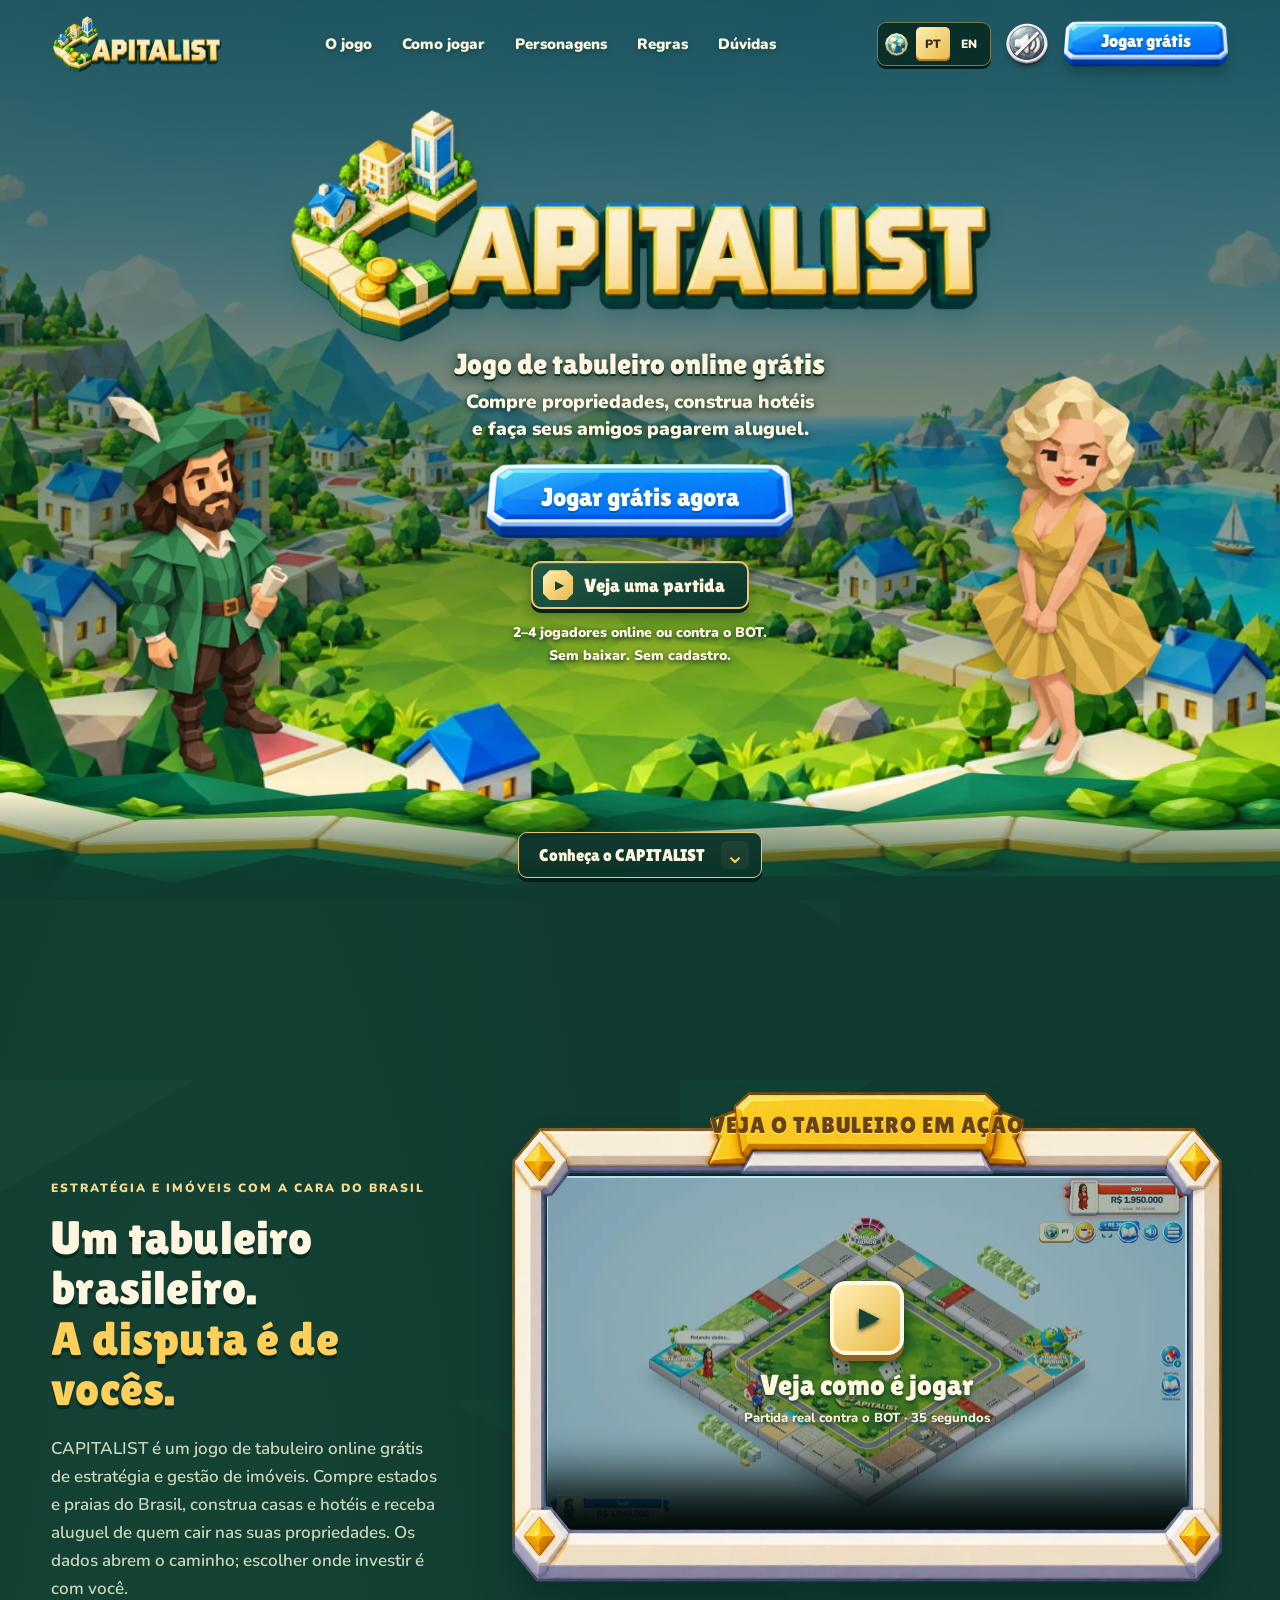
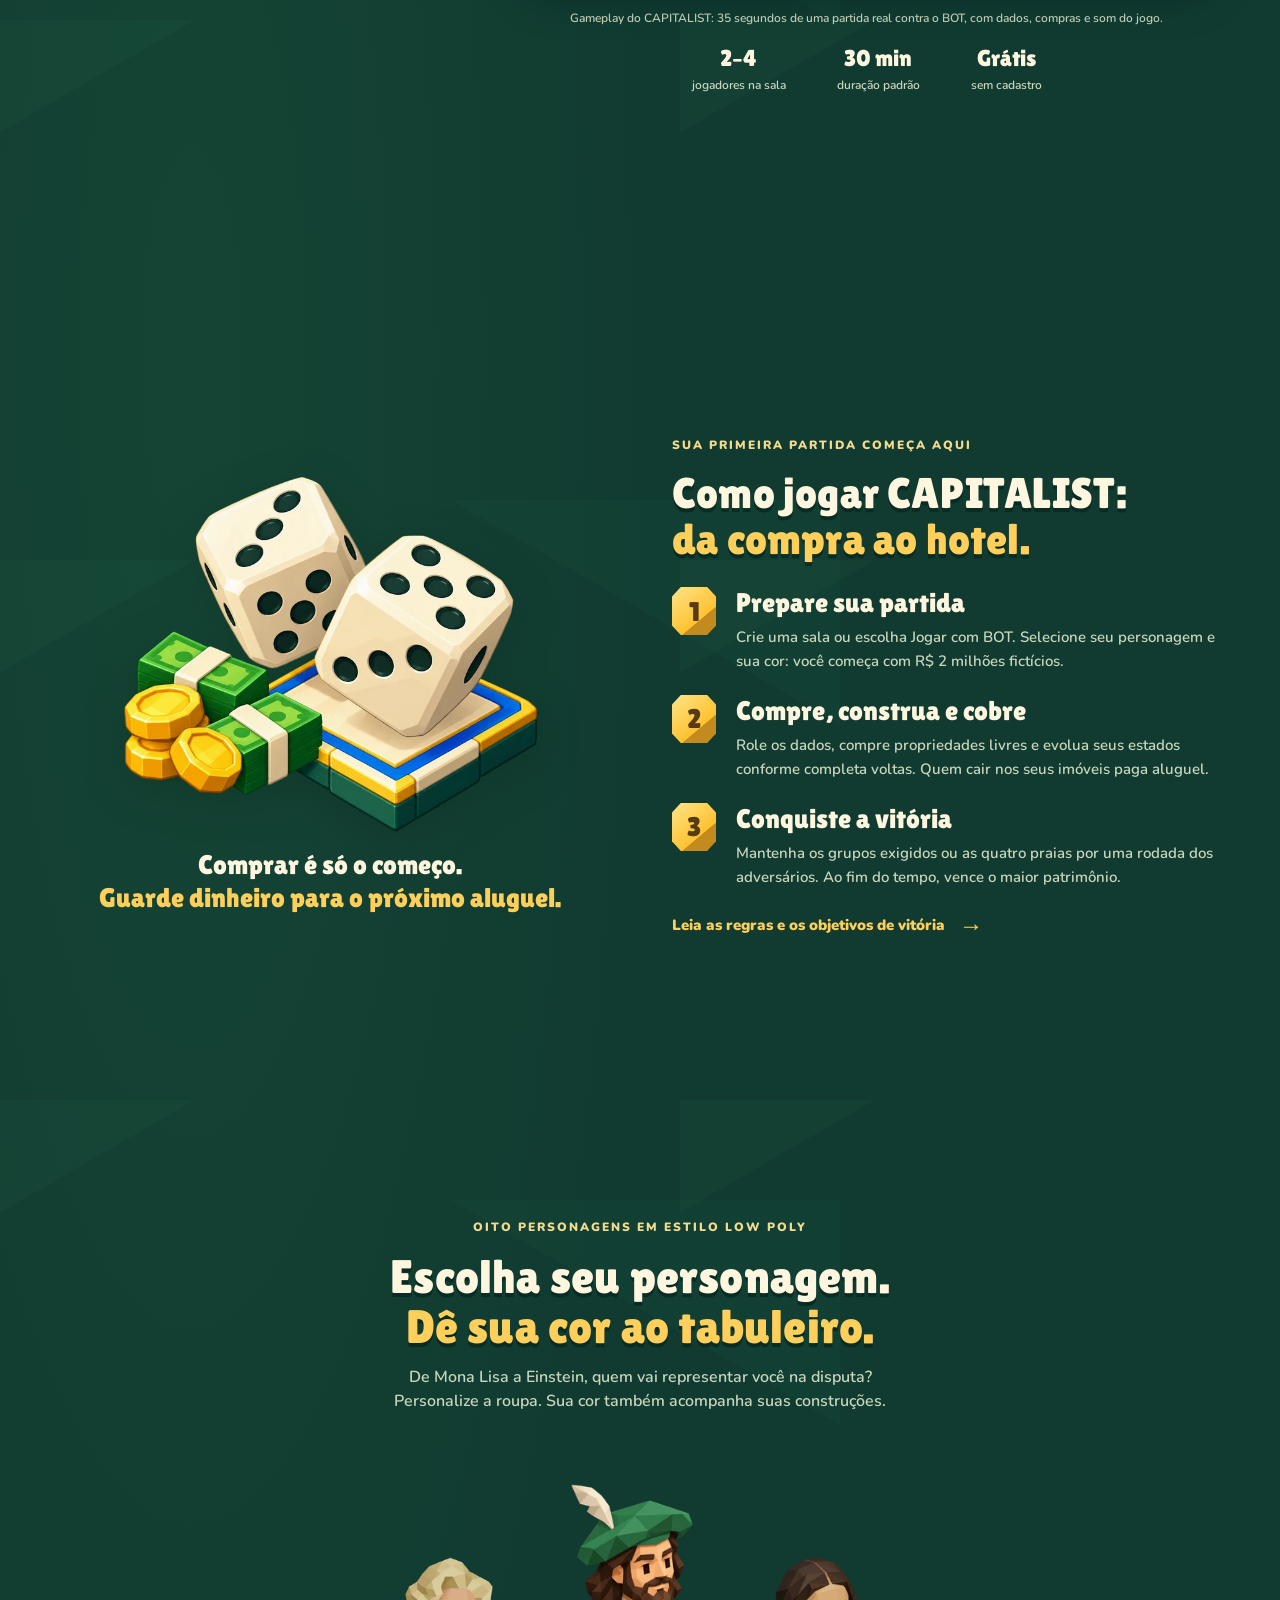
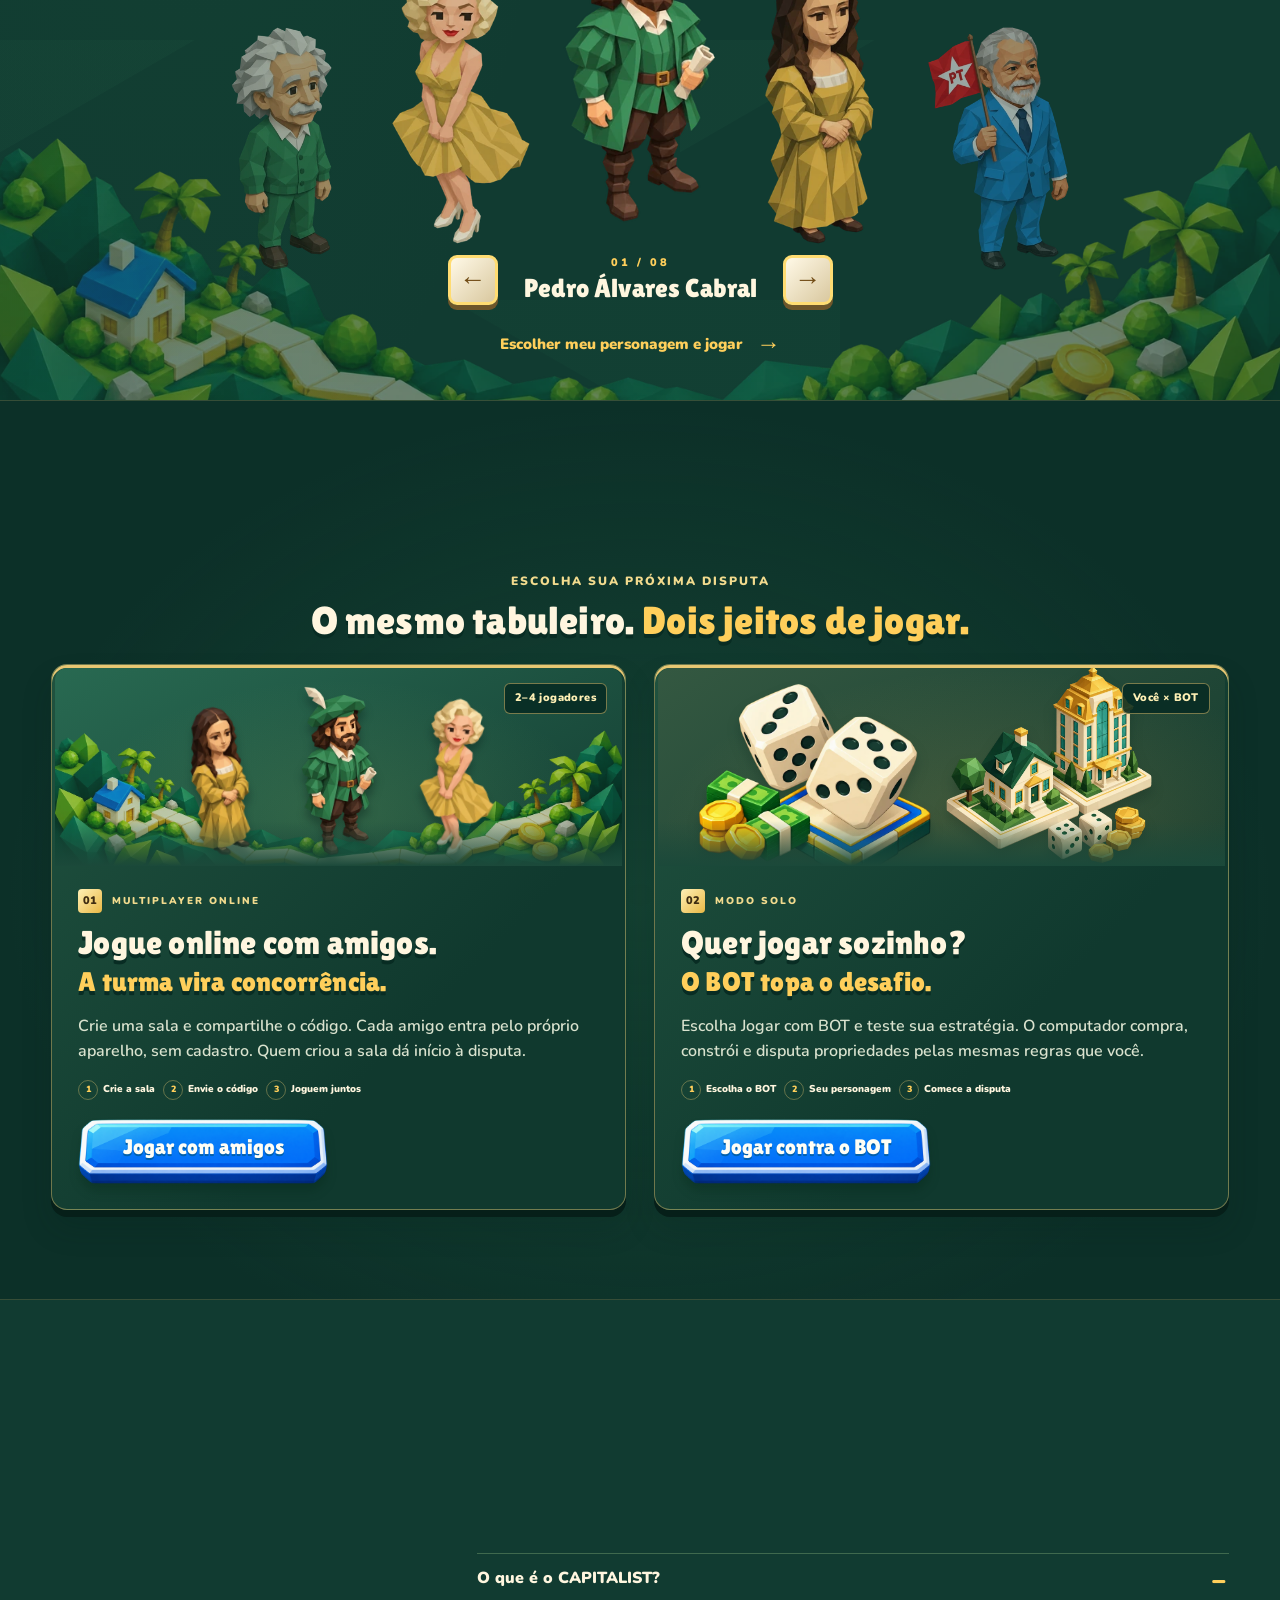
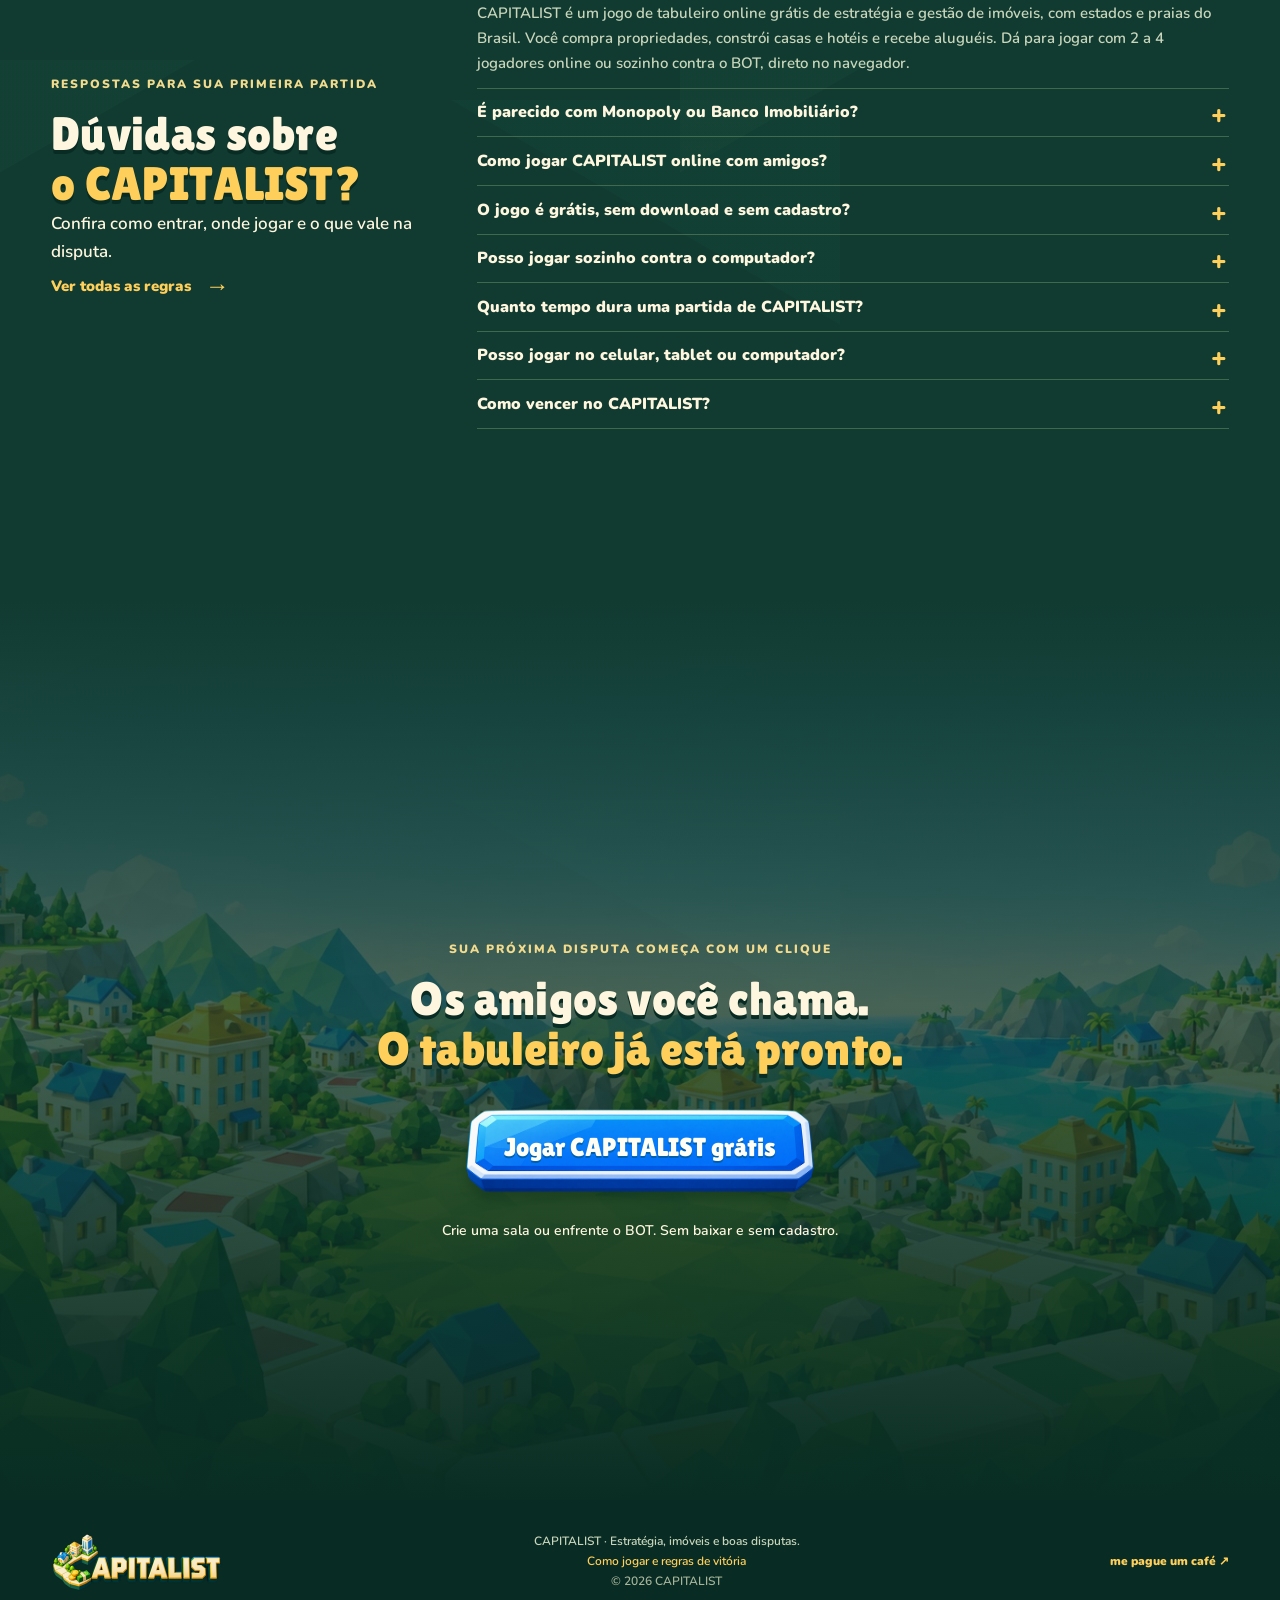
==== commit 55ff466d: "Publish bilingual CAPITALIST landing and refreshed hero and game modes" ====
--- a/index.html
+++ b/index.html
@@ -28,7 +28,7 @@
   <link rel="apple-touch-icon" href="assets/app/icon-192.8b2f9c79cd4e.png">
   <link rel="preload" href="assets/landing/fonts/lilita-one-latin.d2575d4fa363.woff2" as="font" type="font/woff2" crossorigin>
   <link rel="preload" href="assets/landing/fonts/nunito-latin.ba344451eab2.woff2" as="font" type="font/woff2" crossorigin>
-  <link rel="stylesheet" href="runtime/landing.3d8199c3c585.min.css">
+  <link rel="stylesheet" href="runtime/landing.8ff9859673c7.min.css">
   <script type="application/ld+json">
   {
     "@context": "https://schema.org",
@@ -86,6 +86,7 @@
       <a class="brand" href="#inicio" aria-label="CAPITALIST — início"><img src="assets/landing/capitalist-logo-header-web-v1.88ab8005b126.webp" alt="CAPITALIST" width="344" height="116"></a>
       <nav class="desktop-nav" aria-label="Navegação principal"><a href="#gameplay">O jogo</a><a href="#como-jogar">Como jogar</a><a href="#personagens">Personagens</a><a href="regras/">Regras</a><a href="#perguntas">Dúvidas</a></nav>
       <div class="header-actions">
+        <div class="landing-language" role="group" aria-label="Idioma da página" hidden><img class="language-globe" src="assets/hud/language-globe-v1.a32df9125a13.svg" alt="" width="28" height="28"><button type="button" data-language="pt" lang="pt-BR" aria-label="Ler em português" aria-pressed="true">PT</button><button type="button" data-language="en" lang="en" aria-label="Read in English" aria-pressed="false">EN</button></div>
         <button id="landing-sound" class="ambient-toggle" type="button" aria-label="Silenciar som ambiente" aria-pressed="true" title="Silenciar som ambiente" hidden></button>
         <a class="button button-small" href="jogar/">Jogar grátis</a>
         <button class="menu-toggle" type="button" aria-label="Abrir menu" aria-expanded="false" aria-controls="mobile-nav" hidden><span></span><span></span></button>
@@ -100,7 +101,7 @@
       <div class="hero-content">
         <h1 id="hero-title"><picture><source media="(max-width: 540px)" srcset="assets/landing/capitalist-logo-mobile-web-v1.53b3d73b8a06.webp" width="740" height="249"><img src="assets/landing/capitalist-logo-large-v2.b37f54d330a8.webp" alt="" width="1200" height="404" fetchpriority="high"></picture><span class="hero-title-copy"><span class="sr-only">CAPITALIST: </span>Jogo de tabuleiro online grátis</span></h1>
         <p class="hero-copy">Compre propriedades, construa hotéis<br>e faça seus amigos pagarem aluguel.</p>
-        <div class="hero-actions"><a class="button" href="jogar/">Jogar grátis agora</a><a class="trailer-link" href="#gameplay"><span aria-hidden="true">▶</span> Veja uma partida</a></div>
+        <div class="hero-actions"><a class="button" href="jogar/">Jogar grátis agora</a><a class="trailer-link" href="#gameplay"><span class="trailer-icon" aria-hidden="true">▶</span><span>Veja uma partida</span></a></div>
         <p class="hero-note">2–4 jogadores online ou contra o BOT.<br>Sem baixar. Sem cadastro.</p>
       </div>
       <img class="hero-character hero-cabral" src="assets/landing/character-cabral-v1.9c4c51bd9608.webp" alt="" width="190" height="420" decoding="async">
@@ -116,6 +117,7 @@
               <source src="assets/landing/capitalist-gameplay-v2.3564bb53a33c.webm" type="video/webm">
               <source src="assets/landing/capitalist-gameplay-v2.87236b106eec.mp4" type="video/mp4">
               <track kind="captions" src="assets/landing/gameplay-pt-BR.606ddc8f8637.vtt" srclang="pt-BR" label="Português">
+              <track kind="captions" src="assets/landing/gameplay-en.990a47bb6f70.vtt" srclang="en" label="English">
               Seu navegador não reproduz este vídeo. <a href="assets/landing/capitalist-gameplay-v2.3564bb53a33c.webm">Assistir ao gameplay</a>.
             </video>
           <span class="gameplay-frame" aria-hidden="true"></span>
@@ -154,16 +156,25 @@
       </div>
       <img class="cast-scenery" src="assets/landing/capitalist-foreground-v2.c9a252262082.webp" alt="" width="1600" height="533" loading="lazy">
     </section>
-    <section class="modes section" aria-label="Modos de jogo">
-      <div class="wrap mode-options">
-        <article><p class="eyebrow">Multiplayer online · 2 a 4 jogadores no total</p><h2>Jogue online com amigos.<br><em>É só compartilhar o código.</em></h2><p>Abra o jogo, escolha Criar sala e envie o código para a turma. Seus amigos escolhem Entrar com código no mesmo site, cada um no próprio aparelho. Quem criou a sala inicia a partida. Sem contas para criar: sobra mais tempo para a disputa.</p><a class="button" href="jogar/">Jogar com amigos</a></article>
-        <article><p class="eyebrow">Modo solo · Você contra o computador</p><h2>Quer jogar sozinho?<br><em>O BOT topa o desafio.</em></h2><p>Escolha Jogar com BOT e comece uma partida contra o computador. Ele compra, constrói e disputa propriedades pelas mesmas regras que você. Uma forma de conhecer o tabuleiro e experimentar sua estratégia antes de chamar os amigos.</p><a class="button" href="jogar/">Jogar contra o BOT</a></article>
+    <section id="modos" class="modes section" aria-labelledby="modes-title">
+      <div class="wrap">
+        <div class="section-heading modes-heading"><p class="eyebrow">Escolha sua próxima disputa</p><h2 id="modes-title">O mesmo tabuleiro.<br><em>Dois jeitos de jogar.</em></h2></div>
+        <div class="mode-options">
+          <article class="mode-card mode-online">
+            <div class="mode-art" aria-hidden="true"><img class="mode-scenery" src="assets/landing/capitalist-foreground-v2.c9a252262082.webp" alt="" width="1600" height="533" loading="lazy" decoding="async"><img class="mode-player mode-player-left" src="assets/landing/character-mona-lisa-v1.6ac19aa38962.webp" alt="" width="194" height="420" loading="lazy" decoding="async"><img class="mode-player mode-player-right" src="assets/landing/character-marilyn-monroe-v1.4ee36ac401e5.webp" alt="" width="204" height="420" loading="lazy" decoding="async"><img class="mode-player mode-player-center" src="assets/landing/character-cabral-v1.9c4c51bd9608.webp" alt="" width="190" height="420" loading="lazy" decoding="async"><span class="mode-badge">2–4 jogadores</span></div>
+            <div class="mode-copy"><p class="eyebrow"><span class="mode-number" aria-hidden="true">01</span> Multiplayer online</p><h2>Jogue online com amigos.<br><em>A turma vira concorrência.</em></h2><p>Crie uma sala e compartilhe o código. Cada amigo entra pelo próprio aparelho, sem cadastro. Quem criou a sala dá início à disputa.</p><ol class="mode-steps" aria-label="Como jogar com amigos"><li>Crie a sala</li><li>Envie o código</li><li>Joguem juntos</li></ol><a class="button" href="jogar/">Jogar com amigos</a></div>
+          </article>
+          <article class="mode-card mode-solo">
+            <div class="mode-art" aria-hidden="true"><img class="mode-properties" src="assets/landing/capitalist-properties-v1.2e1c26e0a72f.webp" alt="" width="840" height="840" loading="lazy" decoding="async"><img class="mode-cash" src="assets/landing/capitalist-dice-cash-v2.bd6b1796086c.webp" alt="" width="900" height="600" loading="lazy" decoding="async"><span class="mode-badge">Você × BOT</span></div>
+            <div class="mode-copy"><p class="eyebrow"><span class="mode-number" aria-hidden="true">02</span> Modo solo</p><h2>Quer jogar sozinho?<br><em>O BOT topa o desafio.</em></h2><p>Escolha Jogar com BOT e teste sua estratégia. O computador compra, constrói e disputa propriedades pelas mesmas regras que você.</p><ol class="mode-steps" aria-label="Como jogar sozinho"><li>Escolha o BOT</li><li>Seu personagem</li><li>Comece a disputa</li></ol><a class="button" href="jogar/">Jogar contra o BOT</a></div>
+          </article>
+        </div>
       </div>
     </section>
     <section id="perguntas" class="faq section" aria-labelledby="faq-title">
       <div class="wrap faq-grid"><div class="faq-heading"><p class="eyebrow">Respostas para sua primeira partida</p><h2 id="faq-title">Dúvidas sobre<br><em>o CAPITALIST?</em></h2><p>Confira como entrar, onde jogar e o que vale na disputa.</p><a class="text-link" href="regras/">Ver todas as regras <span aria-hidden="true">→</span></a></div><div class="faq-list">
           <details open><summary>O que é o CAPITALIST?</summary><p>CAPITALIST é um jogo de tabuleiro online grátis de estratégia e gestão de imóveis, com estados e praias do Brasil. Você compra propriedades, constrói casas e hotéis e recebe aluguéis. Dá para jogar com 2 a 4 jogadores online ou sozinho contra o BOT, direto no navegador.</p></details>
-          <details><summary>É parecido com Monopoly ou Banco Imobiliário?</summary><p>Sim, se você gosta de rolar dados, comprar terrenos e cobrar aluguel em jogos como Monopoly e Banco Imobiliário, vai reconhecer essa dinâmica no CAPITALIST. O jogo tem tabuleiro brasileiro, festivais, Copa do Mundo, recompra de estados e objetivos de conquista próprios. CAPITALIST é independente e não é uma versão oficial dessas marcas.</p></details>
+          <details><summary>É parecido com Monopoly ou Banco Imobiliário?</summary><p>Sim, se você gosta de rolar dados, comprar terrenos e cobrar aluguel em jogos como Monopoly e Banco Imobiliário, vai reconhecer essa dinâmica no CAPITALIST. O jogo tem tabuleiro brasileiro, festivais, Carnaval, recompra de estados e objetivos de conquista próprios. CAPITALIST é independente e não é uma versão oficial dessas marcas.</p></details>
           <details><summary>Como jogar CAPITALIST online com amigos?</summary><p>Abra o jogo, escolha Criar sala e compartilhe o código. Seus amigos acessam o mesmo site e escolhem Entrar com código. A sala aceita de 2 a 4 jogadores no total, incluindo quem a criou. Cada pessoa joga no próprio aparelho, com internet, e o anfitrião inicia a partida.</p></details>
           <details><summary>O jogo é grátis, sem download e sem cadastro?</summary><p>Sim. Você pode jogar CAPITALIST grátis no navegador, sem baixar um aplicativo e sem criar uma conta. Os valores usados para comprar imóveis e pagar aluguéis são dinheiro fictício da partida.</p></details>
           <details><summary>Posso jogar sozinho contra o computador?</summary><p>Sim. No menu, escolha Jogar com BOT, selecione seu personagem e sua cor e inicie a partida. O BOT é o adversário controlado pelo computador: rola dados, compra imóveis e constrói pelas mesmas regras que você.</p></details>
@@ -178,6 +189,6 @@
     </section>
   </main>
   <footer class="site-footer"><div class="wrap footer-inner"><a class="brand" href="#inicio" aria-label="CAPITALIST — voltar ao início"><img src="assets/landing/capitalist-logo-header-web-v1.88ab8005b126.webp" alt="CAPITALIST" width="344" height="116" loading="lazy"></a><p>CAPITALIST · Estratégia, imóveis e boas disputas.<br><a href="regras/">Como jogar e regras de vitória</a><br><span>© 2026 CAPITALIST</span></p><a href="https://buymeacoffee.com/ojesus" target="_blank" rel="noopener noreferrer">me pague um café <span aria-hidden="true">↗</span></a></div></footer>
-  <script src="runtime/landing.c820107b6d7f.min.js" defer></script>
+  <script src="runtime/landing.18a69d16cc95.min.js" defer></script>
 </body>
 </html>
--- a/runtime/landing.8ff9859673c7.min.css
+++ b/runtime/landing.8ff9859673c7.min.css
@@ -0,0 +1 @@
+@font-face{font-family:Lilita One;font-style:normal;font-weight:400;font-display:swap;src:url(../assets/landing/fonts/lilita-one-latin.d2575d4fa363.woff2) format("woff2")}@font-face{font-family:Nunito;font-style:normal;font-weight:600 900;font-display:swap;src:url(../assets/landing/fonts/nunito-latin.ba344451eab2.woff2) format("woff2")}:root{color-scheme:dark;--forest: #113b31;--deep: #082b23;--ivory: #fff6df;--gold: #ffcf5b;--muted: #c9d6bc;--display: "Lilita One", cursive;--body: "Nunito", sans-serif}*{box-sizing:border-box}html{scroll-behavior:smooth;scroll-padding-top:90px}body{margin:0;background:var(--forest);color:var(--ivory);font:600 17px/1.65 var(--body)}button,input{font:inherit}button,a{-webkit-tap-highlight-color:transparent}a{color:inherit;text-decoration:none}button{cursor:pointer}button:focus-visible,a:focus-visible,summary:focus-visible,[tabindex="0"]:focus-visible{outline:3px solid var(--gold);outline-offset:6px}img{display:block;max-width:100%;height:auto}figure,h1,h2,h3,p{margin:0}h2,h3{font-family:var(--display);font-weight:400}h2{font-size:clamp(36px,4.1vw,56px);line-height:1.08;letter-spacing:.2px;text-shadow:0 4px 0 #082c23}h2 em{color:var(--gold);font-style:normal}h3{font-size:27px;line-height:1.2}[hidden]{display:none!important}.sr-only{position:absolute;width:1px;height:1px;overflow:hidden;clip-path:inset(50%);white-space:nowrap}.skip-link{position:fixed;left:16px;top:-100px;z-index:30;padding:12px 20px;background:var(--ivory);color:var(--deep)}.skip-link:focus{top:12px}.wrap{width:min(1800px,calc(100% - clamp(40px,8vw,160px)));margin-inline:auto}.section{padding-block:90px}.eyebrow{margin-bottom:14px;color:#f2db8e;font-size:12px;font-weight:900;letter-spacing:2px;text-transform:uppercase}.section-heading{margin:0 auto 40px;text-align:center}.section-heading>p:last-child{margin:20px auto 0;max-width:660px;color:var(--muted)}main{background:radial-gradient(ellipse at 15% 31%,#287d4925,transparent 30%),linear-gradient(150deg,#24614820 12%,transparent 12.1%) 0 0 / 680px 540px,linear-gradient(30deg,transparent 81%,#1d5e421c 81.1%) 0 0 / 840px 700px,var(--forest)}.site-header{position:fixed;inset:0 0 auto;z-index:20;transition:background .2s,box-shadow .2s}.header-inner{height:92px;display:flex;align-items:center;justify-content:space-between;gap:25px}.header-actions{display:flex;align-items:center;gap:14px;flex:0 0 auto}.landing-language{display:flex;align-items:center;gap:2px;padding:4px;border:1px solid #e8c77380;border-radius:9px;background:#082b23e8;box-shadow:0 3px #041e19}.language-globe{width:25px;height:25px;margin-inline:2px 5px}.landing-language button{border:0;border-radius:5px;background:transparent;color:var(--ivory);min-width:34px;min-height:34px;padding:4px;font:900 12px/1 var(--body)}.landing-language button[aria-pressed=true]{color:#3e2c12;background:linear-gradient(135deg,#fff0b5,#e9b846);box-shadow:inset 0 -2px #b87b23}.landing-language button:hover{box-shadow:inset 0 0 0 1px var(--gold)}.ambient-toggle{position:relative;flex:0 0 auto;width:44px;height:44px;padding:0;border:0;background:url(../assets/landing/sound-button-web-v1.7f39dcb54858.webp) center / contain no-repeat;filter:drop-shadow(0 3px 2px #00261455)}.ambient-toggle[aria-pressed=false]{filter:grayscale(.9) drop-shadow(0 3px 2px #00261455)}.ambient-toggle[aria-pressed=false]:after{content:"";position:absolute;inset:20px 6px auto;height:3px;background:var(--ivory);transform:rotate(-45deg);box-shadow:0 1px 2px #073c31}.brand{display:block;flex:0 0 auto;width:172px}.desktop-nav{display:flex;gap:30px;align-items:center;font-weight:900;font-size:15px;text-shadow:0 2px 4px #104a46}.desktop-nav a{padding-block:12px}.desktop-nav a:hover{color:var(--gold)}.site-header.scrolled{background:#082b23f5;box-shadow:0 2px #7b9f6440}.button{width:310px;min-height:104px;display:inline-flex;align-items:center;justify-content:center;padding:0 22px 10px;border:0;color:#fffef5;font:400 26px/1 var(--display);background:url(../assets/landing/action-button-web-v1.d476c66fc2b7.webp) center / 100% 100% no-repeat;text-shadow:0 2px 0 #0060ad;filter:drop-shadow(0 8px 5px #00261445);transition:transform .15s,filter .15s;white-space:nowrap}.button:hover{transform:translateY(-3px);filter:drop-shadow(0 12px 7px #00261470) brightness(1.06)}.button:active{transform:translateY(2px)}.button-small{width:166px;min-height:57px;padding-bottom:6px;font-size:18px}.menu-toggle{border:2px solid #e3f0e199;background:#113b31;width:44px;height:44px;padding:12px 9px;border-radius:7px}.menu-toggle span{height:3px;background:var(--ivory);display:block;margin-block:5px}.mobile-nav{padding:18px 30px 25px;background:var(--deep);border-bottom:2px solid #7d9e5a}.mobile-nav a{display:block;padding:10px 4px;font-weight:900}.hero{position:relative;isolation:isolate;height:min(940px,100svh);min-height:790px;overflow:hidden}.hero-art,.hero-art img{position:absolute;inset:0;width:100%;height:100%}.hero-art{z-index:-1;background:#59c2f2}.hero-art img{object-fit:cover;object-position:center bottom}.hero:before{content:"";position:absolute;inset:0;z-index:0;background:linear-gradient(180deg,#082b23b8,#082b238c 45%,#082b2373 64%,transparent 87%);pointer-events:none}.hero-content{position:relative;z-index:3;margin:0 auto;padding-top:clamp(114px,13.8vh,148px);text-align:center;width:min(820px,86%);color:var(--ivory)}.hero h1{width:min(770px,100%);margin-inline:auto}.hero h1 picture{display:block}.hero h1 img{width:100%;filter:drop-shadow(0 9px 8px #154b4435)}.hero-title-copy{display:block;margin:2px -35px 8px;font:400 clamp(21px,2.5vw,29px)/1.2 var(--display);text-shadow:0 2px 0 #082b23,0 2px 12px #082b23}.hero-copy{margin:0 auto 12px;max-width:560px;font:900 18px/1.4 var(--body);text-shadow:0 2px 6px #082b23}.hero-actions{display:flex;flex-direction:column;align-items:center;gap:12px}.trailer-link{display:inline-flex;align-items:center;justify-content:center;gap:11px;min-height:48px;padding:6px 22px 6px 10px;border:2px solid #e8c773;border-radius:10px;color:var(--ivory);background:linear-gradient(150deg,#215a47,#0b332a);box-shadow:inset 0 1px #fff6df24,0 4px #071f19,0 6px 12px #05261f55;font:400 19px/1.2 var(--display);transition:transform .15s,border-color .15s}.trailer-icon{display:grid;place-items:center;width:30px;height:30px;font-size:12px;padding-left:2px;background:linear-gradient(135deg,#fff0b5,#e9b846);color:#164333;clip-path:polygon(22% 0,78% 0,100% 22%,100% 78%,78% 100%,22% 100%,0 78%,0 22%)}.trailer-link:hover{transform:translateY(-2px);border-color:#fff0b5}.trailer-link:active{transform:translateY(2px)}.hero-note{margin:12px auto 0;font-size:14px;font-weight:900;max-width:350px;text-shadow:0 2px 5px #082b23}.hero-character{position:absolute;z-index:2;height:400px;width:auto;bottom:143px;filter:drop-shadow(0 15px 9px #072e2555)}.hero-cabral{left:max(7%,calc(50% - 525px));transform:rotate(-5deg)}.hero-marilyn{right:max(7%,calc(50% - 530px));height:425px;transform:rotate(5deg)}.hero-foreground{position:absolute;z-index:4;bottom:-2px;left:50%;transform:translate(-50%);width:100%;min-width:1440px;max-width:none;pointer-events:none}.hero-foreground img{width:100%;max-height:inherit}.hero:after{content:"";position:absolute;inset:auto 0 0;z-index:4;height:110px;background:linear-gradient(transparent,var(--forest));pointer-events:none}.explore-link{position:absolute;z-index:5;bottom:22px;left:50%;transform:translate(-50%);display:flex;align-items:center;gap:16px;min-height:46px;padding:8px 12px 8px 20px;border:1px solid #e8c773;border-radius:9px;background:#0b332af2;box-shadow:0 4px #041e19;color:var(--ivory);font:400 17px/1.2 var(--display);white-space:nowrap;transition:background .15s}.explore-link span:last-child{display:grid;place-items:center;width:28px;height:28px;font-size:24px;line-height:1;color:var(--gold);background:#fff6df0c;border-radius:5px}.explore-link:hover{background:#235b45}.gameplay{padding-top:65px;padding-bottom:55px}.gameplay-figure{max-width:1010px;margin-inline:auto}.video-shell{position:relative;aspect-ratio:1.41;filter:drop-shadow(0 22px 16px #001c2160)}.video-shell video{position:absolute;top:17.3%;left:5.8%;width:88.4%;height:70.4%;background:#06271e;object-fit:contain}.gameplay-frame{position:absolute;inset:0;background:url(../assets/landing/capitalist-gameplay-frame-v2.fc134c799fb9.webp) center / 100% 100% no-repeat;pointer-events:none;z-index:2}.frame-label{position:absolute;top:5.5%;width:100%;text-align:center;z-index:3;color:#664214;font:400 clamp(12px,2vw,23px)/1 var(--display);letter-spacing:1px;text-shadow:0 1px #ffe798;pointer-events:none}.watch-gameplay{position:absolute;inset:18% 6% 13%;z-index:1;border:0;background:#05292150;color:var(--ivory);display:flex;flex-direction:column;align-items:center;justify-content:center;text-shadow:0 2px 4px #062c23}.play-disc{width:74px;height:74px;margin-bottom:13px;display:grid;place-items:center;padding-left:4px;border:4px solid #fff8de;border-radius:16px;color:#164333;background:linear-gradient(135deg,#fff0b5,#e9b846);box-shadow:0 6px #8d6324,0 8px 16px #00281c;font-size:25px;transition:transform .2s}.watch-gameplay:hover .play-disc{transform:scale(1.1)}.watch-gameplay b{font:400 29px/1.2 var(--display)}.watch-gameplay small{margin-top:5px;font-size:13px;font-weight:800}.gameplay-figure figcaption{margin-top:16px;color:var(--muted);text-align:center;font-size:13px}.game-facts{list-style:none;padding:0;margin:35px 0 0;display:flex;justify-content:center;gap:70px;font-size:14px;color:var(--muted)}.game-facts b{font:400 25px/1 var(--display);display:block;color:var(--ivory);margin-bottom:6px}.game-facts li{text-align:center}.how-grid{display:grid;grid-template-columns:1fr 1fr;gap:70px;align-items:center}.how-art{position:relative;text-align:center}.how-art img{width:115%;max-width:115%;margin-left:-7%;filter:drop-shadow(0 10px 20px #09221840)}.how-art>p{font:400 28px/1.2 var(--display);margin-top:10px}.how-art strong{font-weight:400;color:var(--gold)}.how-copy h2{font-size:clamp(35px,3.3vw,45px)}.steps{list-style:none;padding:0;margin:32px 0 25px}.steps li{display:grid;grid-template-columns:46px 1fr;gap:18px;margin-top:25px}.step-number{display:grid;place-items:center;width:44px;height:48px;background:linear-gradient(140deg,#ffe488,#ffc230 66%,#c28a1f 67%);clip-path:polygon(20% 0,80% 0,100% 20%,100% 80%,80% 100%,20% 100%,0 80%,0 20%);color:#573b15;font:400 27px/1 var(--display)}.steps h3{margin-bottom:6px}.steps p{font-size:15px;color:var(--muted);line-height:1.6}.text-link{display:inline-flex;align-items:center;gap:14px;color:var(--gold);font-weight:900;font-size:15px;padding-block:8px}.text-link:hover{color:#fff3bc}.text-link span{font-size:24px;line-height:1}.characters{position:relative;isolation:isolate;text-align:center;overflow:hidden;padding-bottom:90px}.characters .wrap{position:relative;z-index:2}.characters .section-heading{margin-bottom:20px}.character-grid{display:grid;grid-template-columns:repeat(4,1fr);gap:35px;align-items:end}.character-grid figure{text-align:center}.character-grid img{height:290px;width:auto;max-width:100%;object-fit:contain;margin-inline:auto}.character-grid figcaption{font-weight:900;font-size:14px;margin-top:12px}.cast-stage.is-interactive{overflow:hidden;margin-inline:-18px;padding-bottom:12px}.is-interactive .character-grid{display:block;position:relative;height:445px;--cast-gap: 195px}.is-interactive figure{position:absolute;bottom:25px;left:50%;width:225px;transition:transform .4s ease,opacity .4s ease;transform-origin:bottom center;transform:translate(-50%,var(--lift)) translate(calc(var(--offset) * var(--cast-gap))) scale(var(--scale));opacity:var(--opacity)}.is-interactive figure img{height:360px}.is-interactive figcaption{display:none}.cast-controls{display:flex;justify-content:center;align-items:center;gap:25px;margin-top:15px}.cast-controls button{color:#714c16;width:50px;height:50px;padding:0;background:linear-gradient(135deg,#fff9e7,#d9c89f);border:3px solid #ffdc72;border-radius:9px;box-shadow:0 5px #6e562a;font-size:27px;font-weight:900;line-height:1}.cast-controls button:hover{transform:translateY(-2px)}.cast-controls p{min-width:235px;display:flex;flex-direction:column}.cast-count{font-size:11px;letter-spacing:3px;color:var(--gold);font-weight:900}.cast-name{font:400 26px/1.3 var(--display)}.characters .text-link{margin-top:20px}.cast-scenery{position:absolute;z-index:-1;bottom:-80px;left:50%;transform:translate(-50%);width:1400px;max-width:none;opacity:.38;pointer-events:none}.modes{position:relative;background:radial-gradient(ellipse at 50% 55%,#2d765344,transparent 70%),#0c3028;border-block:1px solid #e8c77330;padding-block:75px}.modes-heading{margin-bottom:32px}.modes-heading h2{font-size:39px}.modes-heading h2 br{display:none}.modes-heading h2 em{margin-left:8px}.mode-options{display:grid;grid-template-columns:minmax(0,1fr) minmax(0,1fr);gap:28px;max-width:1240px;margin-inline:auto}.mode-card{position:relative;overflow:hidden;border:1px solid #e8c77370;border-radius:16px;background:linear-gradient(135deg,#20523f,#10392e 65%);box-shadow:inset 0 3px #e8c773,0 7px #061f19,0 18px 30px #041f1930}.mode-art{position:relative;height:200px;overflow:hidden;margin:3px 3px 0;border-radius:12px 12px 0 0;background:radial-gradient(ellipse at 50% 75%,#6a9a5945,transparent 65%),linear-gradient(150deg,#286951,#154034)}.mode-art:after{content:"";position:absolute;inset:auto 0 0;height:45px;background:linear-gradient(transparent,#1b493a);pointer-events:none}.mode-scenery{position:absolute;width:100%;max-width:none;left:0;bottom:-20px;opacity:.7}.mode-player{position:absolute;height:165px;width:auto;bottom:10px;filter:drop-shadow(0 8px 4px #041e1960)}.mode-player-left{left:24%;height:145px;transform:rotate(-6deg)}.mode-player-right{right:22%;height:153px;transform:rotate(6deg)}.mode-player-center{left:50%;transform:translate(-50%)}.mode-badge{position:absolute;z-index:2;right:15px;top:15px;border:1px solid #e8c77380;border-radius:6px;padding:5px 10px;background:#082b23de;color:#fff0b5;font-size:11px;font-weight:900;letter-spacing:.4px}.mode-solo .mode-art{background:radial-gradient(ellipse at 60% 80%,#d4a94d30,transparent 70%),linear-gradient(145deg,#345841,#163d30)}.mode-properties{position:absolute;width:230px;right:14%;bottom:-10px;filter:drop-shadow(0 8px 6px #041e1940)}.mode-cash{position:absolute;width:270px;left:2%;bottom:-20px;filter:drop-shadow(0 8px 6px #041e1940)}.mode-copy{position:relative;padding:22px 30px 25px}.mode-copy .eyebrow{display:flex;align-items:center;gap:10px;margin-bottom:12px;font-size:10px}.mode-number{color:#3e2c12;background:linear-gradient(135deg,#fff0b5,#e9b846);border-radius:4px;padding:3px 5px;font-size:11px;letter-spacing:0}.mode-options h2{font-size:32px}.mode-options h2 em{font-size:26px;display:inline-block;margin-top:6px}.mode-copy>p:not(.eyebrow){font-size:15px;color:#d9e2ce;margin-block:16px;line-height:1.55}.mode-steps{display:flex;gap:8px;list-style:none;counter-reset:mode-step;margin:0 0 12px;padding:0;color:var(--ivory);font-size:10px;font-weight:900}.mode-steps li{counter-increment:mode-step;display:flex;align-items:center;gap:5px}.mode-steps li:before{content:counter(mode-step);width:18px;height:18px;display:grid;place-items:center;flex:0 0 auto;border:1px solid #e8c77360;border-radius:50%;color:var(--gold);font-size:9px}.mode-options .button{width:260px;max-width:100%;min-height:82px;font-size:22px}.faq{padding-block:110px}.faq-grid{display:grid;grid-template-columns:.65fr 1.35fr;gap:85px;align-items:start}.faq-heading>p:last-child{margin-top:20px;font-size:16px;color:var(--muted);max-width:250px}.faq-list{border-top:1px solid #638d6590}.faq-list details{border-bottom:1px solid #638d6590;padding-block:20px}.faq-list summary{cursor:pointer;list-style:none;position:relative;padding-right:34px;font-weight:900;font-size:17px;line-height:1.4}.faq-list summary::-webkit-details-marker{display:none}.faq-list summary:after{content:"+";position:absolute;right:2px;top:-4px;color:var(--gold);font-size:26px;font-weight:900}.faq-list details[open] summary:after{content:"−"}.faq-list details p{padding-top:16px;font-size:15px;color:var(--muted)}.final-cta{position:relative;isolation:isolate;overflow:hidden;padding:100px 0 105px;text-align:center}.final-landscape{position:absolute;inset:0;height:100%;width:100%;max-width:none;object-fit:cover;object-position:center 60%;z-index:-2;opacity:.35}.final-cta:before{content:"";position:absolute;inset:0;z-index:-1;background:linear-gradient(var(--forest),#082c2350 45%,#092d23)}.final-cta .button{margin-top:25px;width:350px;max-width:100%}.final-cta .wrap>p:last-child{margin-top:15px;font-size:14px}.site-footer{padding:32px 0;background:#082b23;font-size:12px;color:var(--muted)}.footer-inner{display:flex;align-items:center;justify-content:space-between;gap:30px}.footer-inner>p{text-align:center}.footer-inner p span{color:#a6b49a}.footer-inner p a{color:var(--gold)}.footer-inner>a:last-child{color:var(--gold);font-weight:900;white-space:nowrap}.rules-header-nav{display:flex;align-items:center;gap:28px;font-weight:900;font-size:15px}.rules-main{padding-top:140px;padding-bottom:70px}.rules-intro{max-width:1000px;margin-bottom:52px}.breadcrumbs{font-size:13px;color:var(--muted);margin-bottom:35px}.breadcrumbs a,.rules-article a:not(.button),.rules-toc a:hover{color:var(--gold)}.rules-intro h1{font:400 clamp(34px,4vw,56px)/1.12 var(--display)}.rules-intro h1 em{color:var(--gold);font-style:normal}.rules-intro>p:not(.eyebrow){margin-top:24px;max-width:830px;color:var(--muted)}.rules-intro .rules-updated{font-size:13px}.rules-layout{display:grid;grid-template-columns:minmax(210px,.7fr) minmax(0,2fr);align-items:start;gap:clamp(30px,6vw,100px)}.rules-toc{position:sticky;top:115px;padding:22px;border:1px solid #638d6590;border-radius:14px;background:var(--deep)}.rules-toc h2{font-size:25px}.rules-toc ol{margin:18px 0 0;padding-left:20px;font-size:14px;line-height:1.45}.rules-toc li+li{margin-top:12px}.rule-section{scroll-margin-top:115px;padding-bottom:38px;margin-bottom:38px;border-bottom:1px solid #638d6570}.rule-section:last-child{border-bottom:0;margin-bottom:0}.rule-section h2{font-size:clamp(27px,2.5vw,36px);line-height:1.2}.rule-section p,.rule-section ul{margin-top:20px;font-size:16px;color:var(--muted)}.rule-section strong{color:var(--ivory)}.rule-section ul{padding-left:24px}.rule-section li+li{margin-top:12px}.rule-section a:not(.button){text-decoration:underline;text-underline-offset:4px}.rule-section .button{margin-top:26px;width:350px;max-width:100%}.rules-table-wrap{overflow-x:auto;margin-top:24px;border:1px solid #638d6590;border-radius:10px}.rules-table-wrap table{border-collapse:collapse;width:100%;font-size:14px}.rules-table-wrap caption{padding:16px;text-align:left;font-weight:900;background:var(--deep)}.rules-table-wrap th,.rules-table-wrap td{padding:14px;text-align:left;vertical-align:top;border-top:1px solid #638d6570}.rules-table-wrap thead{color:var(--gold)}.rules-table-wrap tbody td{color:var(--muted)}.rules-table-wrap tbody th{min-width:110px}@media(max-width:800px){.rules-main{padding-top:110px}.rules-layout{grid-template-columns:minmax(0,1fr);gap:36px}.rules-toc{position:static}.rules-toc ol{columns:2;column-gap:28px}.rules-toc li{break-inside:avoid}.rules-header-nav{gap:18px}}@media(max-width:600px){.rules-header-nav>a:first-child{display:none}.rules-table-wrap th,.rules-table-wrap td{padding:12px 10px}.rules-toc ol{columns:1}.rule-section p,.rule-section ul{font-size:15px}.rule-section .button{font-size:24px}.rules-page .rules-header-nav .button-small{display:inline-flex;width:130px;min-height:48px;font-size:15px}}@media(min-width:1700px){.hero{height:960px}.hero-content{padding-top:130px}.hero h1{width:850px}}@media(max-width:1100px){.desktop-nav{display:none}.hero-character{height:340px;bottom:160px}.hero-marilyn{height:365px}.hero-cabral{left:5%}.hero-marilyn{right:5%}.how-grid{gap:35px}.faq-grid{gap:45px}.is-interactive .character-grid{--cast-gap: 170px}}@media(max-width:800px){.wrap{width:calc(100% - 44px)}.header-inner{height:78px;gap:16px}.brand{width:155px}.desktop-nav{display:none}.header-inner .button-small{margin-left:auto}.section{padding-block:65px}.hero{height:max(820px,100svh)}.hero-content{padding-top:130px;width:90%}.hero h1{width:650px}.hero-copy{font-size:27px}.hero-character{bottom:175px}.hero-cabral{left:6%}.hero-marilyn{right:6%}.gameplay{padding-top:50px}.how-grid{grid-template-columns:1fr;gap:45px}.how-copy{max-width:530px;margin-inline:auto}.how-art{max-width:500px;margin-inline:auto}.how-art img{width:100%;max-width:100%;margin-left:0}.how-art>p{font-size:26px}.how-copy h2{font-size:42px}.mode-options{gap:20px}.mode-copy{padding:20px}.mode-options h2{font-size:27px}.mode-options h2 em{font-size:23px}.mode-steps{flex-direction:column}.mode-player-left{left:15%}.mode-player-right{right:12%}.mode-properties{right:0;width:200px}.mode-cash{left:-15%;width:220px}.mode-options .button{font-size:20px}.faq-grid{grid-template-columns:1fr;gap:30px}.faq-heading>p:last-child{max-width:none}.is-interactive .character-grid{--cast-gap: 145px;height:400px}.is-interactive figure{width:195px}.is-interactive figure img{height:320px}.footer-inner{flex-wrap:wrap;justify-content:center;gap:20px}.footer-inner>p{flex-basis:100%;order:3}}@media(max-width:540px){html{scroll-padding-top:76px}body{font-size:16px}.wrap{width:calc(100% - 36px)}.section{padding-block:55px}h2{font-size:37px}.eyebrow{font-size:10px;letter-spacing:1.5px}.header-inner{height:70px}.brand{width:134px}.header-inner,.header-actions{gap:8px}.ambient-toggle{width:36px;height:36px}.landing-language{gap:0;padding:2px}.language-globe{display:none}.landing-language button{min-width:30px;min-height:36px}.menu-toggle{width:38px;height:40px;padding:9px 7px}.header-inner .button-small{display:none}.hero{height:max(820px,100svh);min-height:820px}.hero-art img{object-position:51% bottom}.hero-content{padding-top:90px;width:calc(100% - 28px)}.hero h1{width:100%}.hero-title-copy{font-size:clamp(19px,5.8vw,23px);margin:8px -12px}.hero-copy{font-size:15px;line-height:1.4;max-width:320px;margin:6px auto 8px}.hero-actions .button{width:270px;min-height:82px;font-size:24px}.hero-actions{gap:8px}.hero-actions .trailer-link{min-height:44px;font-size:17px;padding-block:5px}.hero-note{font-size:12px;max-width:310px;margin-top:6px}.hero-character{height:275px;bottom:90px}.hero-cabral{left:6%;transform:rotate(-7deg)}.hero-marilyn{height:285px;right:4%;transform:rotate(7deg);bottom:85px}.hero-foreground{min-width:495px;width:495px}.explore-link{bottom:19px}.gameplay{padding-top:40px;padding-bottom:25px}.section-heading{margin-bottom:24px}.section-heading>p:last-child{font-size:15px;margin-top:18px}.section-heading br:not(h2 br){display:none}.video-shell{margin-inline:-10px}.frame-label{font-size:11px}.play-disc{width:48px;height:48px;border-width:3px;font-size:15px;margin-bottom:10px}.watch-gameplay b{font-size:21px}.watch-gameplay small{font-size:11px}.gameplay-figure figcaption{font-size:11px;margin-inline:15px}.game-facts{margin-top:27px;gap:20px;font-size:10px}.game-facts b{font-size:21px}.how-grid{gap:30px}.how-copy h2{font-size:36px}.steps{margin-top:26px}.steps li{gap:14px;margin-top:24px;grid-template-columns:40px 1fr}.step-number{width:38px;height:42px;font-size:24px}.steps h3{font-size:24px}.steps p{font-size:14px}.how-art>p{font-size:23px}.how-art img{width:106%;max-width:106%;margin-left:-3%}.character-grid{grid-template-columns:1fr 1fr;gap:25px 15px}.character-grid img{height:230px}.character-grid figcaption{font-size:12px}.is-interactive .character-grid{--cast-gap: 116px;height:345px}.is-interactive figure{width:155px;bottom:12px}.is-interactive figure img{height:282px}.cast-controls{gap:12px}.cast-controls p{min-width:190px}.cast-controls button{width:40px;height:43px;font-size:22px;border-width:2px}.cast-name{font-size:22px}.cast-scenery{bottom:-30px;width:1320px}.characters .text-link{font-size:12px;gap:8px}.modes-heading h2{font-size:33px}.modes-heading h2 br{display:block}.modes-heading h2 em{margin-left:0}.mode-options{grid-template-columns:1fr;gap:28px}.mode-options h2{font-size:30px}.mode-options h2 em{font-size:25px}.mode-steps{flex-direction:row;flex-wrap:wrap;gap:8px 12px}.mode-art{height:190px}.mode-player-left{left:22%}.mode-player-right{right:18%}.mode-properties{right:4%}.mode-cash{left:-3%;width:240px}.faq-list details{padding-block:19px}.faq-list summary{font-size:15px}.faq-list details p{font-size:14px}.final-cta{padding:70px 0 80px}.final-cta .button{width:310px;min-height:92px;font-size:23px}.footer-inner{gap:16px}.footer-inner>p{font-size:11px}}@media(min-width:1001px)and (min-height:600px){:root{--header-height: clamp(64px, 10svh, 88px)}html{scroll-padding-top:0}.header-inner{height:var(--header-height)}main>.section,.final-cta{min-height:100svh;display:grid;align-content:center;padding:calc(var(--header-height) + 22px) 0 28px}h2{font-size:clamp(36px,5.2svh,56px)}.hero{height:100svh;min-height:0}.hero-content{padding-top:clamp(80px,11.5svh,150px);width:min(900px,86%)}.hero h1{width:min(56vw,calc(30svh * 2.97),850px)}.hero-copy{font-size:clamp(15px,2.3svh,19px)}.hero-actions .button{min-height:clamp(82px,10.5svh,104px);width:clamp(270px,35svh,310px)}.hero-character{height:clamp(240px,43svh,450px);bottom:14svh}.hero-marilyn{height:clamp(260px,45svh,470px);bottom:13.5svh}.hero-foreground{min-width:1200px;max-height:48svh}.hero:after{height:12svh}.gameplay .wrap{display:grid;grid-template-columns:minmax(280px,.7fr) minmax(0,1.3fr);gap:18px clamp(32px,5vw,96px);align-items:center}.gameplay .section-heading{grid-column:1;grid-row:1 / 3;text-align:left;margin:0}.gameplay .section-heading>p:last-child{font-size:17px;margin-top:20px}.gameplay .section-heading>p:last-child br{display:none}.gameplay-figure{grid-column:2;grid-row:1;width:min(100%,calc((100svh - 240px)*1.41))}.gameplay-figure figcaption{margin-top:10px;font-size:12px}.game-facts{grid-column:2;grid-row:2;margin:0;gap:clamp(28px,4vw,70px);font-size:12px}.game-facts b{font-size:23px}.how-grid{gap:clamp(40px,5vw,90px)}.how-art img{max-height:calc(100svh - 250px);object-fit:contain;width:100%;max-width:100%;margin:0}.how-art>p{font-size:clamp(24px,3svh,30px)}.how-copy h2{font-size:clamp(35px,4.8svh,50px)}.steps{margin:24px 0 16px}.steps li{margin-top:clamp(15px,2.4svh,26px)}.characters .section-heading{margin-bottom:10px}.characters .section-heading>p:last-child{margin-top:12px;font-size:16px;line-height:1.5}.is-interactive .character-grid{height:clamp(180px,calc(100svh - 452px),425px);--cast-gap: clamp(165px, 14vw, 225px)}.is-interactive figure img{height:clamp(150px,calc(100svh - 490px),340px)}.cast-controls,.characters .text-link{margin-top:6px}.cast-scenery{width:100%;min-width:1300px;bottom:-10svh}.modes-heading{margin-bottom:clamp(14px,2.5svh,28px)}.modes-heading .eyebrow{margin-bottom:8px}.modes-heading h2{font-size:clamp(30px,4.3svh,42px)}.mode-art{height:clamp(120px,22svh,220px)}.mode-copy{padding:clamp(14px,2.5svh,25px) 26px 16px}.mode-options h2{font-size:clamp(27px,3.7svh,36px)}.mode-options h2 em{font-size:clamp(23px,3svh,29px)}.mode-copy>p:not(.eyebrow){font-size:clamp(13px,1.8svh,16px);margin-block:clamp(10px,1.8svh,16px)}.mode-player{height:86%}.mode-player-left{height:76%}.mode-player-right{height:80%}.mode-properties{height:112%;width:auto;right:12%}.mode-cash{height:105%;width:auto;left:0}.mode-options .button{min-height:clamp(64px,9svh,84px);width:250px;font-size:21px}.faq-grid{gap:clamp(50px,5vw,95px);align-items:center}.faq-list details{padding-block:clamp(10px,1.4svh,16px)}.faq-list summary{font-size:16px}.faq-list details p{padding-top:12px}}@media(prefers-reduced-motion:reduce){html{scroll-behavior:auto}*,*:before,*:after{transition:none!important}}@media(min-width:1001px)and (max-height:750px){.mode-art{height:110px}.mode-copy{padding:12px 20px 10px}.mode-copy .eyebrow{margin-bottom:8px}.mode-options h2{font-size:25px}.mode-options h2 em{font-size:21px}.mode-copy>p:not(.eyebrow){font-size:13px;line-height:1.45;margin-block:10px}.mode-steps{font-size:9px;margin-bottom:8px}.mode-options .button{min-height:64px}.how-copy h2{font-size:32px}.steps{margin:18px 0 10px}.steps li{margin-top:12px;gap:12px}.steps h3{font-size:23px;margin-bottom:4px}.steps p{font-size:14px;line-height:1.45}.how-copy .text-link{font-size:13px}}@media(max-width:360px){.header-inner .brand{width:118px}.header-actions{gap:6px}.hero-title-copy{margin-inline:0}}@media(min-width:1001px)and (max-height:650px){.hero-content{padding-top:72px}.hero h1{width:min(54vw,74.25svh)}.hero-title-copy{font-size:23px}.hero-actions{gap:10px}.hero-actions .button{min-height:72px;font-size:24px}.hero-note{margin-top:8px;font-size:12px;line-height:1.5}}
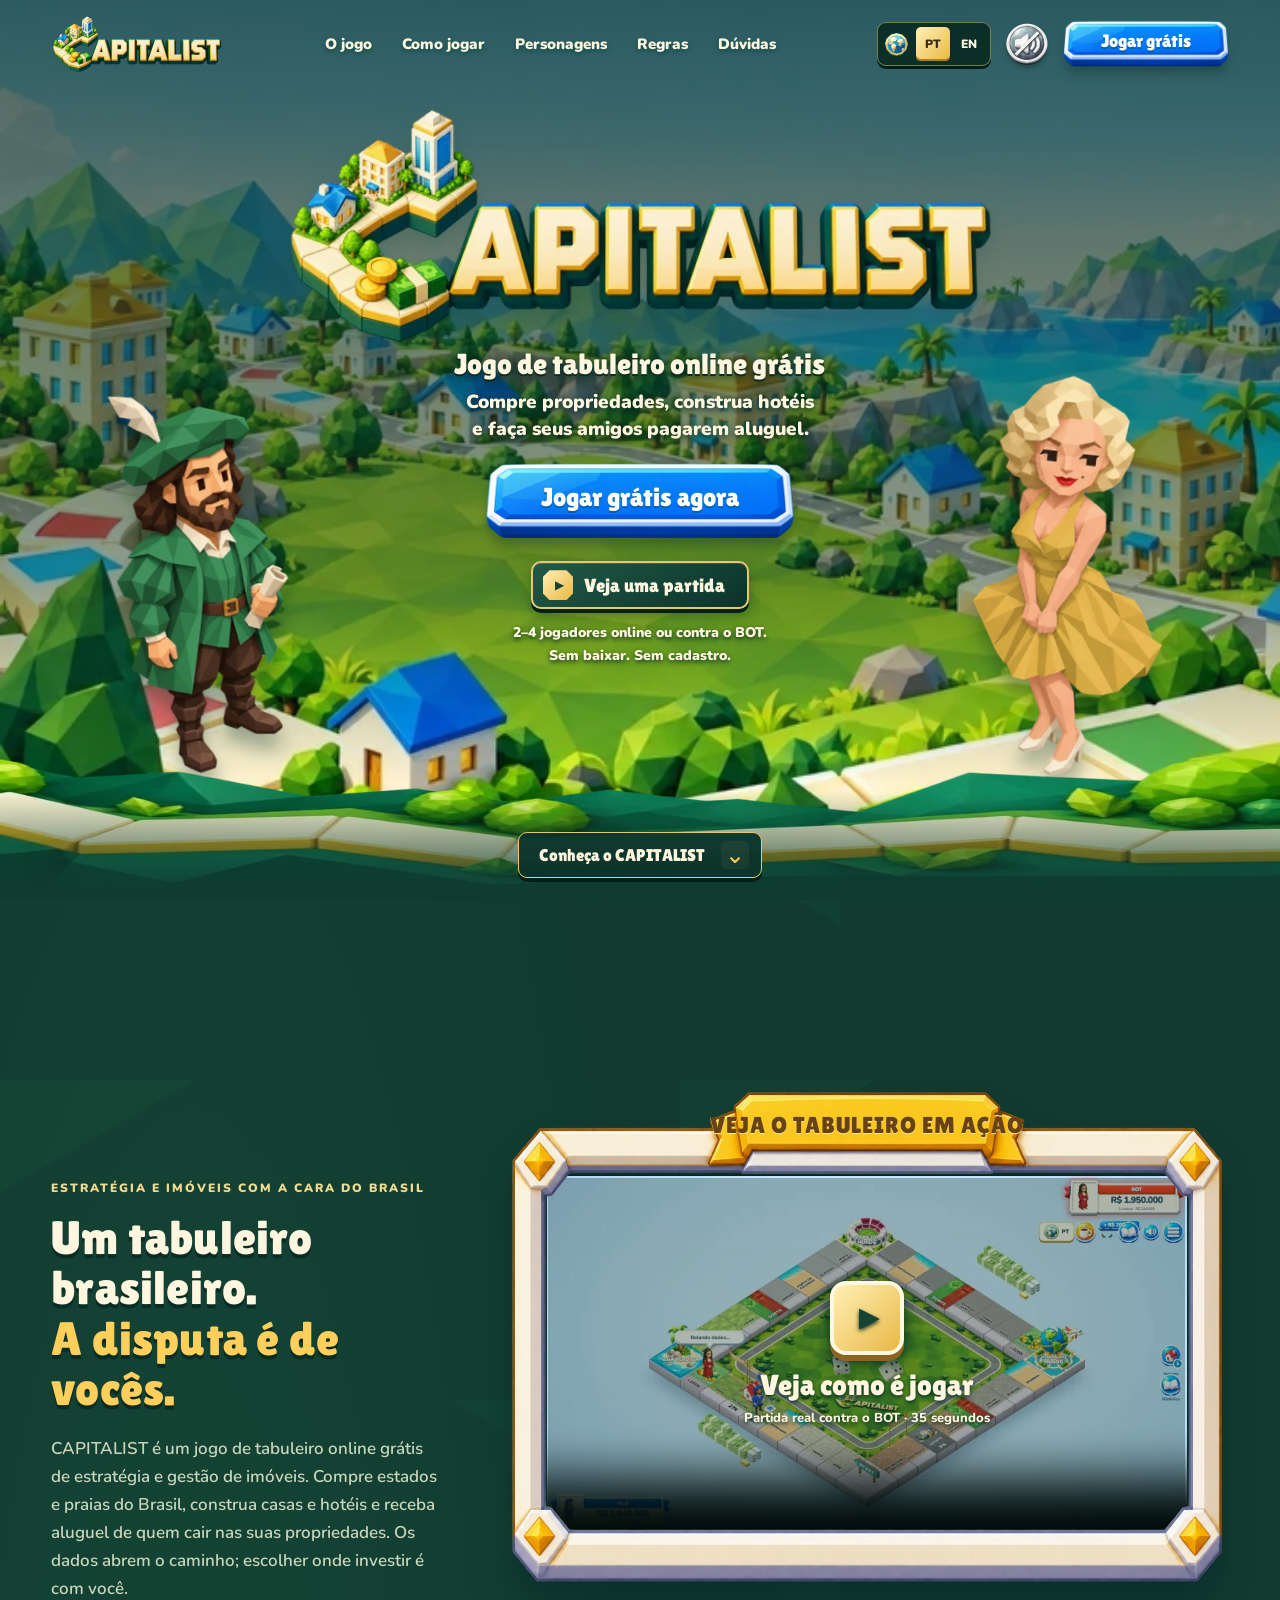
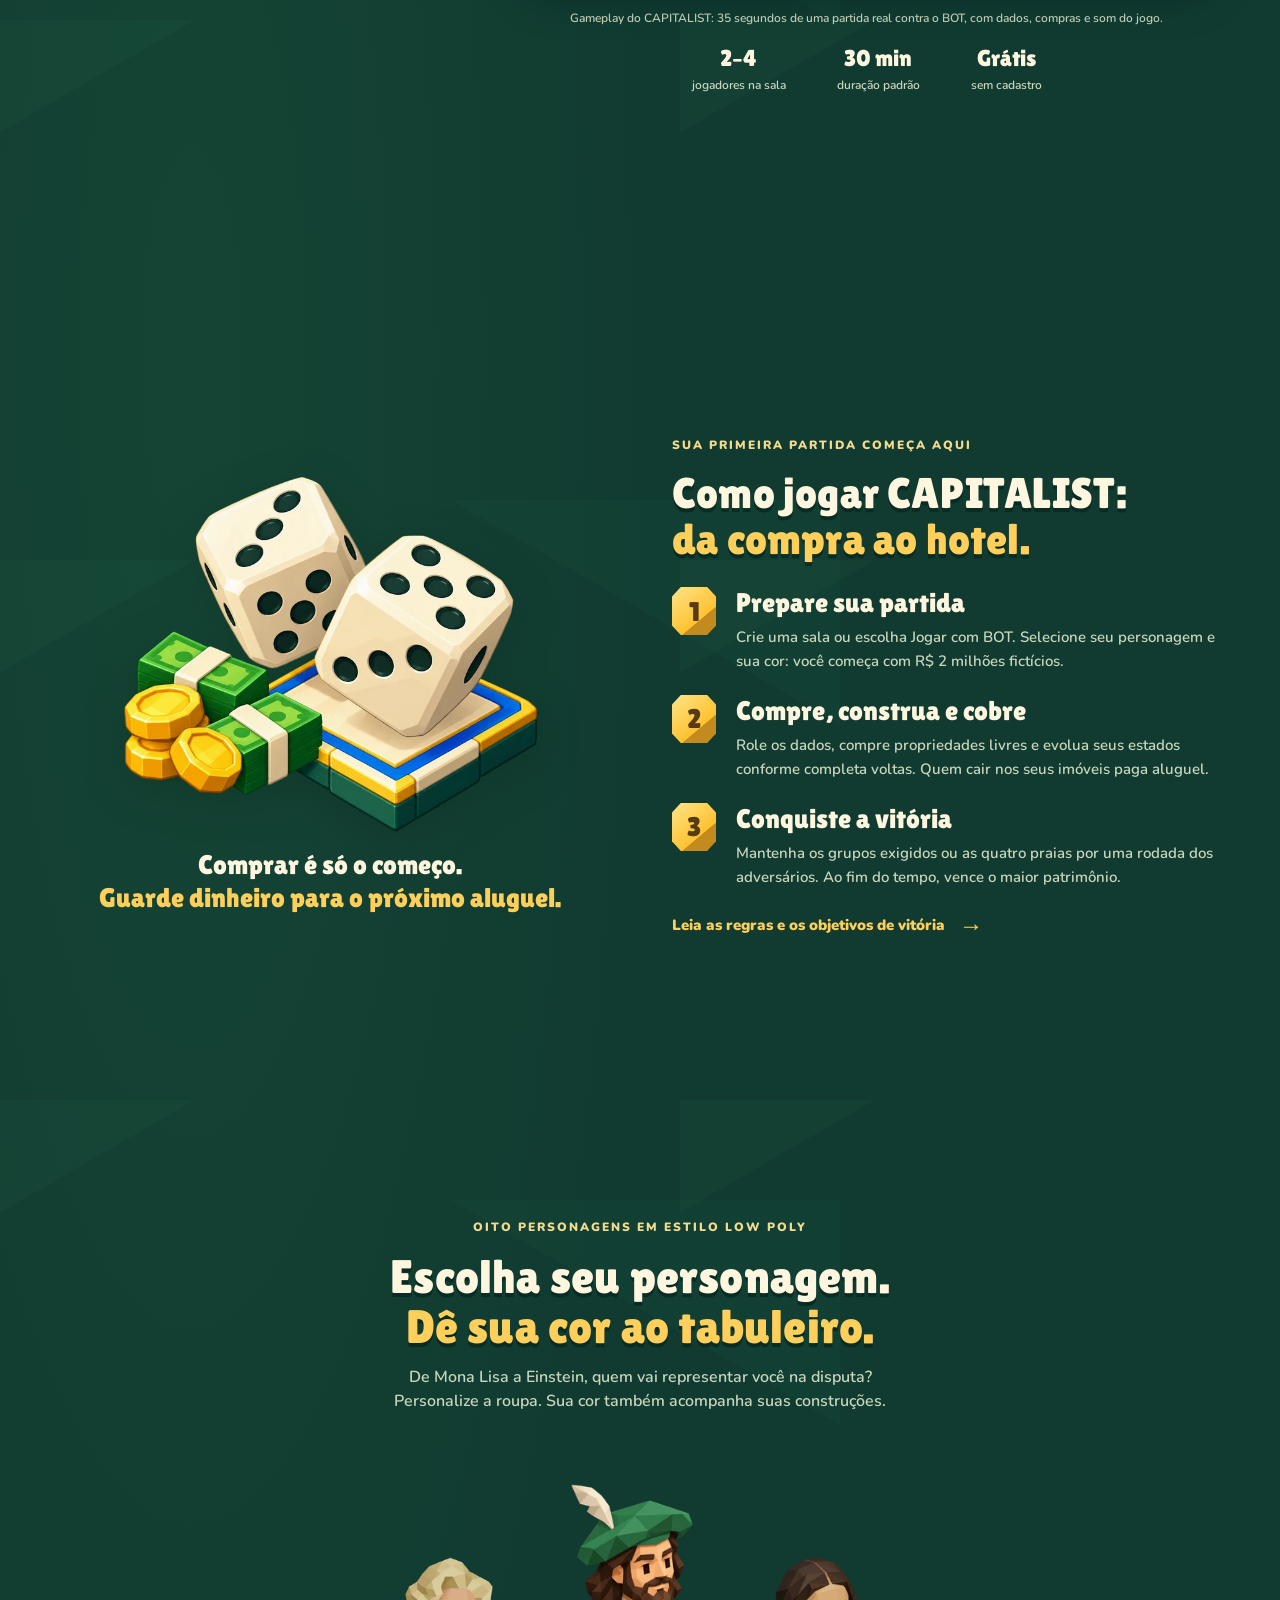
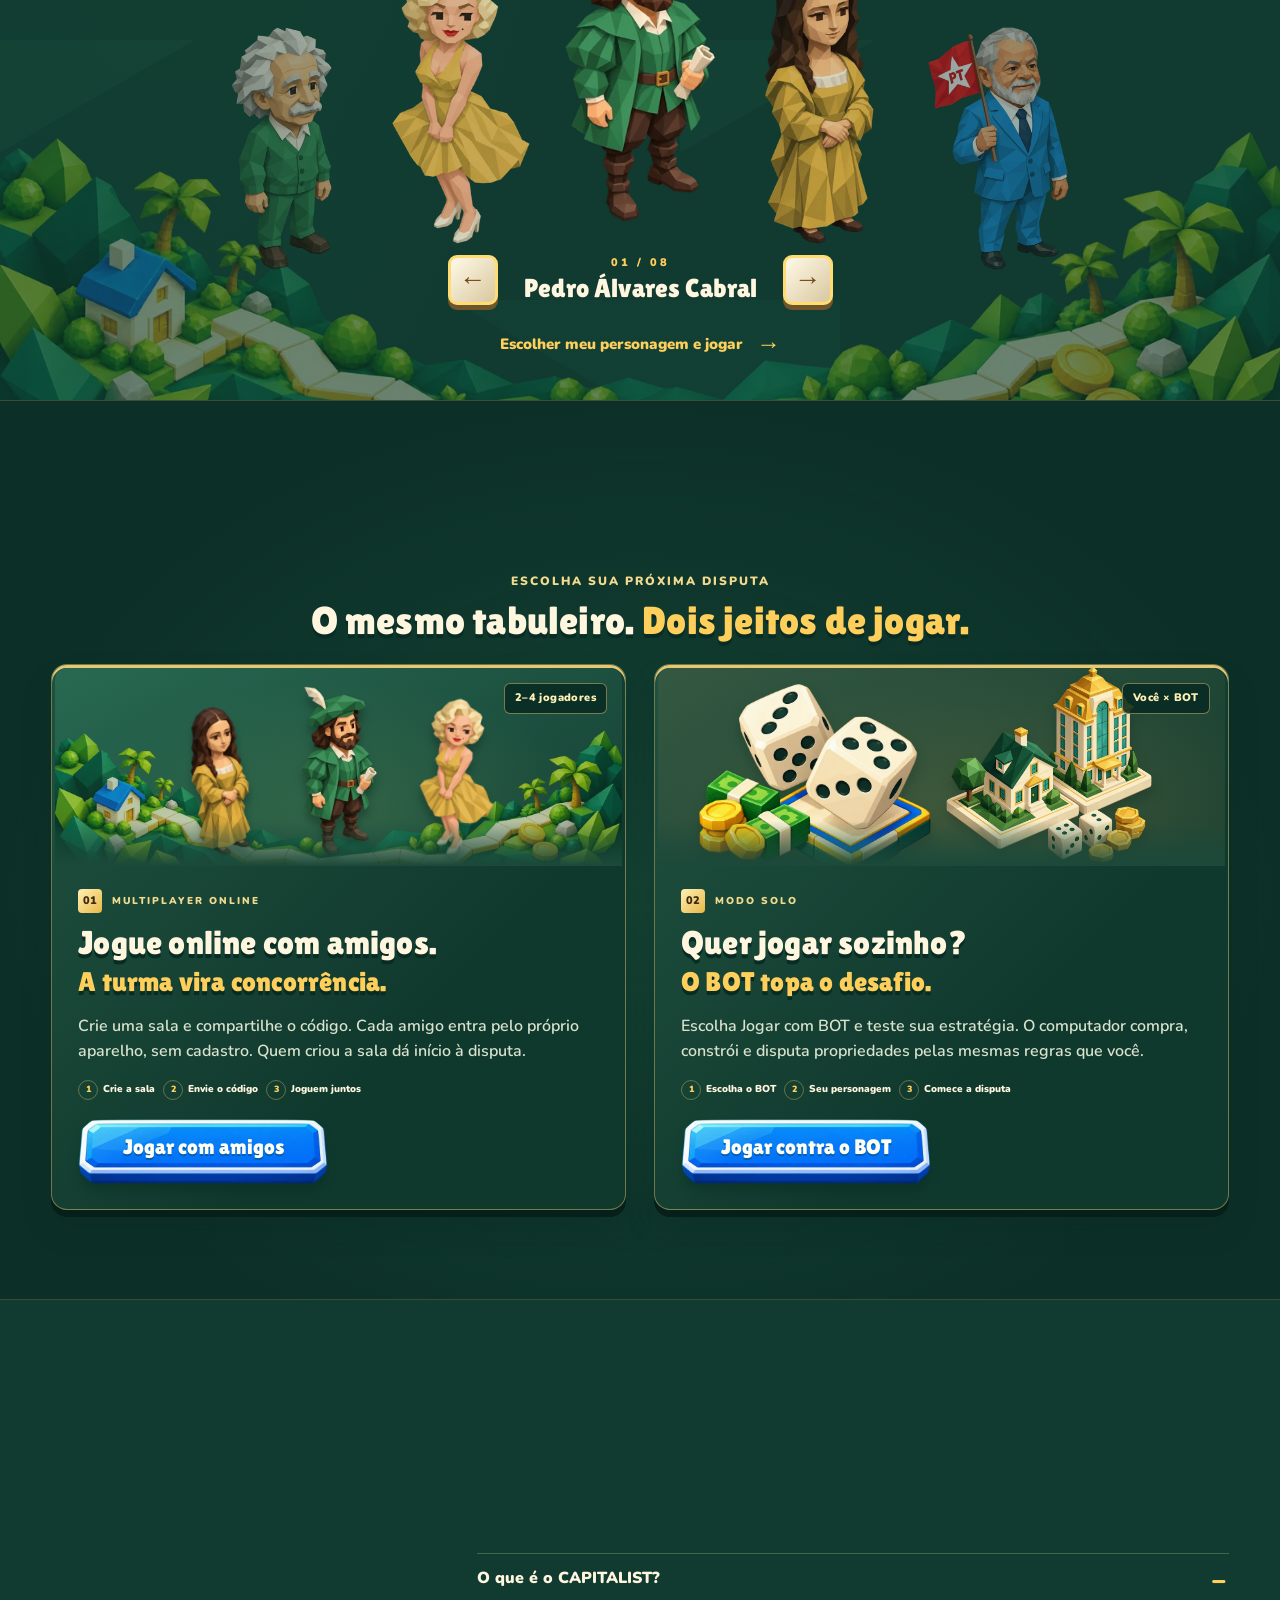
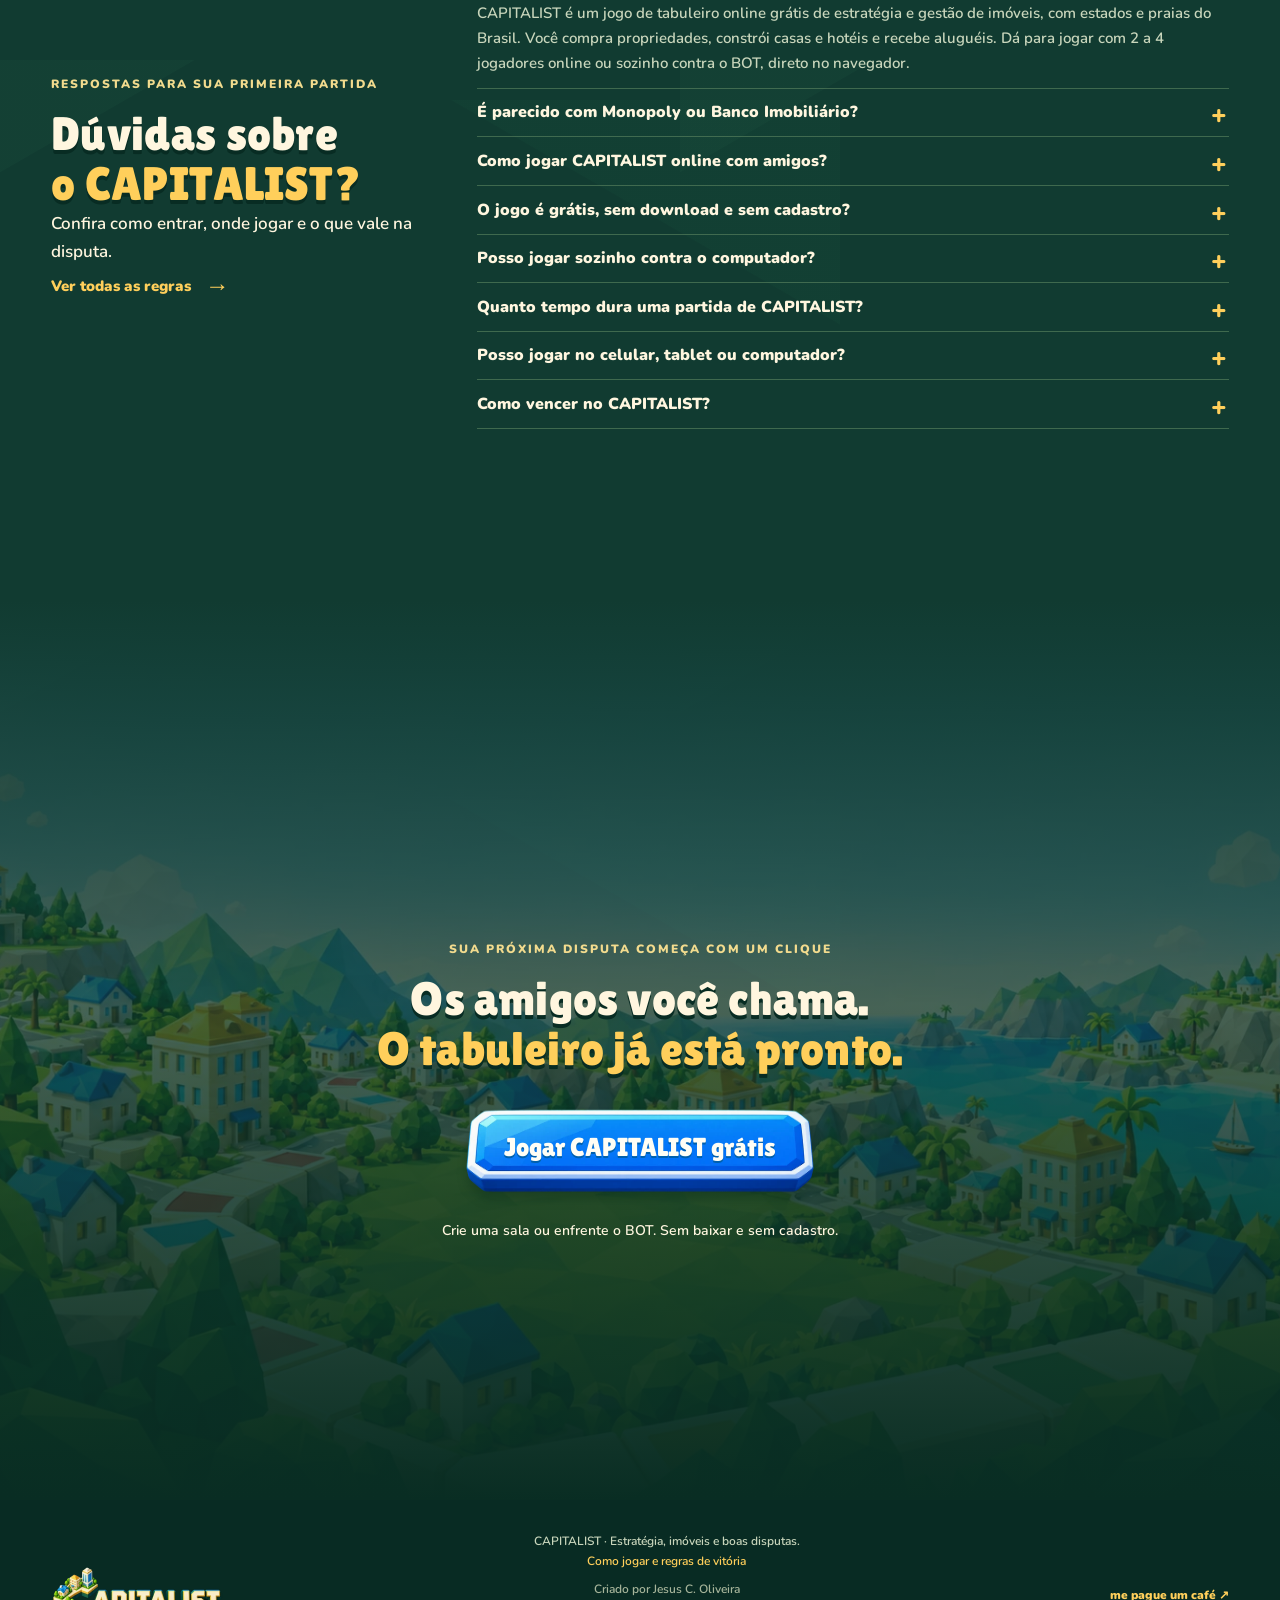
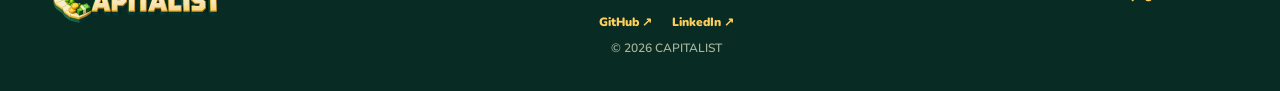
==== commit d286a288: "Publish custom-domain SEO, English landing and creator profiles" ====
--- a/index.html
+++ b/index.html
@@ -7,86 +7,257 @@
   <title>CAPITALIST: jogo de tabuleiro online grátis com amigos</title>
   <meta name="description" content="Jogue CAPITALIST grátis no navegador: compre estados e praias, construa hotéis e cobre aluguel. De 2 a 4 jogadores ou contra o BOT, sem baixar e sem cadastro.">
   <meta name="robots" content="index, follow, max-image-preview:large, max-snippet:-1, max-video-preview:-1">
-  <link rel="canonical" href="https://userjesus.github.io/road-business-pages/">
+  <link rel="canonical" href="https://capitalist.dev.br/">
+  <link rel="alternate" hreflang="pt-BR" href="https://capitalist.dev.br/">
+  <link rel="alternate" hreflang="en" href="https://capitalist.dev.br/en/">
+  <link rel="alternate" hreflang="x-default" href="https://capitalist.dev.br/">
   <meta property="og:type" content="website">
   <meta property="og:locale" content="pt_BR">
   <meta property="og:site_name" content="CAPITALIST">
   <meta property="og:title" content="CAPITALIST: jogo de tabuleiro online grátis com amigos">
   <meta property="og:description" content="Chame os amigos para um tabuleiro brasileiro. Compre estados e praias, construa hotéis e cobre aluguel. De 2 a 4 jogadores ou contra o BOT, sem baixar e sem cadastro.">
-  <meta property="og:url" content="https://userjesus.github.io/road-business-pages/">
-  <meta property="og:image" content="https://userjesus.github.io/road-business-pages/assets/landing/capitalist-social-v2.fe649b6a618e.webp">
+  <meta property="og:url" content="https://capitalist.dev.br/">
+  <meta property="og:image" content="https://capitalist.dev.br/assets/landing/capitalist-social-v2.fe649b6a618e.webp">
   <meta property="og:image:width" content="1200">
   <meta property="og:image:height" content="630">
   <meta property="og:image:alt" content="Mundo low poly do CAPITALIST, com casas azuis, hotéis dourados e um tabuleiro brasileiro">
   <meta name="twitter:card" content="summary_large_image">
   <meta name="twitter:title" content="CAPITALIST: jogo de tabuleiro online grátis com amigos">
   <meta name="twitter:description" content="Compre estados e praias, construa hotéis e cobre aluguel dos amigos. De 2 a 4 jogadores ou contra o BOT, grátis no navegador e sem cadastro.">
-  <meta name="twitter:image" content="https://userjesus.github.io/road-business-pages/assets/landing/capitalist-social-v2.fe649b6a618e.webp">
+  <meta name="twitter:image" content="https://capitalist.dev.br/assets/landing/capitalist-social-v2.fe649b6a618e.webp">
   <meta name="twitter:image:alt" content="Tabuleiro brasileiro do CAPITALIST em estilo low poly, com casas, hotéis e praias">
   <link rel="icon" type="image/png" sizes="32x32" href="assets/app/favicon-32.1e442f9d3bf6.png">
   <link rel="icon" type="image/png" sizes="192x192" href="assets/app/icon-192.8b2f9c79cd4e.png">
   <link rel="apple-touch-icon" href="assets/app/icon-192.8b2f9c79cd4e.png">
   <link rel="preload" href="assets/landing/fonts/lilita-one-latin.d2575d4fa363.woff2" as="font" type="font/woff2" crossorigin>
   <link rel="preload" href="assets/landing/fonts/nunito-latin.ba344451eab2.woff2" as="font" type="font/woff2" crossorigin>
-  <link rel="stylesheet" href="runtime/landing.8ff9859673c7.min.css">
+  <link rel="stylesheet" href="runtime/landing.a4458bd82775.min.css">
   <script type="application/ld+json">
-  {
-    "@context": "https://schema.org",
-    "@graph": [
-      {
-        "@type": "WebSite", "@id": "https://userjesus.github.io/road-business-pages/#website",
-        "name": "CAPITALIST", "url": "https://userjesus.github.io/road-business-pages/", "inLanguage": "pt-BR",
-        "description": "Jogo de tabuleiro online grátis com estados e praias do Brasil, para jogar com amigos ou contra o BOT."
-      },
-      {
-        "@type": "WebPage", "@id": "https://userjesus.github.io/road-business-pages/#webpage",
-        "url": "https://userjesus.github.io/road-business-pages/",
-        "name": "CAPITALIST: jogo de tabuleiro online grátis com amigos",
-        "description": "Jogue CAPITALIST grátis no navegador: compre estados e praias, construa hotéis e cobre aluguel. De 2 a 4 jogadores ou contra o BOT, sem baixar e sem cadastro.",
-        "inLanguage": "pt-BR", "dateModified": "2026-10-10",
-        "isPartOf": { "@id": "https://userjesus.github.io/road-business-pages/#website" },
-        "about": { "@id": "https://userjesus.github.io/road-business-pages/#game" },
-        "mainEntity": { "@id": "https://userjesus.github.io/road-business-pages/#game" },
-        "hasPart": { "@id": "https://userjesus.github.io/road-business-pages/#gameplay" },
-        "relatedLink": "https://userjesus.github.io/road-business-pages/regras/"
-      },
-      {
-        "@type": "VideoGame", "@id": "https://userjesus.github.io/road-business-pages/#game",
-        "name": "CAPITALIST", "url": "https://userjesus.github.io/road-business-pages/jogar/",
-        "description": "CAPITALIST é um jogo de tabuleiro online grátis de estratégia e gestão de imóveis, com estados e praias do Brasil. Compre propriedades, construa casas e hotéis e receba aluguéis. Jogue com 2 a 4 jogadores online ou sozinho contra o BOT, sem baixar e sem cadastro.",
-        "image": "https://userjesus.github.io/road-business-pages/assets/landing/gameplay-poster-v2.694442660ca5.webp",
-        "genre": ["Jogo de tabuleiro", "Estratégia", "Gestão de propriedades"],
-        "gamePlatform": "Navegador web", "applicationCategory": "GameApplication",
-        "operatingSystem": "Web", "inLanguage": ["pt-BR", "en"], "isAccessibleForFree": true,
-        "playMode": ["https://schema.org/SinglePlayer", "https://schema.org/MultiPlayer"],
-        "numberOfPlayers": { "@type": "QuantitativeValue", "minValue": 2, "maxValue": 4 },
-        "offers": { "@type": "Offer", "price": "0", "priceCurrency": "BRL", "url": "https://userjesus.github.io/road-business-pages/jogar/" },
-        "potentialAction": { "@type": "PlayAction", "target": "https://userjesus.github.io/road-business-pages/jogar/" },
-        "subjectOf": { "@id": "https://userjesus.github.io/road-business-pages/#gameplay" }
-      },
-      {
-        "@type": "VideoObject", "@id": "https://userjesus.github.io/road-business-pages/#gameplay",
-        "name": "CAPITALIST — Gameplay real contra o BOT",
-        "description": "Veja 35 segundos de uma partida real de CAPITALIST contra o BOT: rolagem de dados, compra de propriedades e decisões no tabuleiro brasileiro.",
-        "url": "https://userjesus.github.io/road-business-pages/#gameplay",
-        "about": { "@id": "https://userjesus.github.io/road-business-pages/#game" },
-        "isPartOf": { "@id": "https://userjesus.github.io/road-business-pages/#webpage" },
-        "thumbnailUrl": "https://userjesus.github.io/road-business-pages/assets/landing/gameplay-poster-v2.694442660ca5.webp",
-        "contentUrl": "https://userjesus.github.io/road-business-pages/assets/landing/capitalist-gameplay-v2.87236b106eec.mp4",
-        "uploadDate": "2026-10-10", "duration": "PT35S", "inLanguage": "pt-BR"
+{
+  "@context": "https://schema.org",
+  "@graph": [
+    {
+      "@type": "WebSite",
+      "@id": "https://capitalist.dev.br/#website",
+      "name": "CAPITALIST",
+      "url": "https://capitalist.dev.br/",
+      "inLanguage": [
+        "pt-BR",
+        "en"
+      ],
+      "description": "Jogo de tabuleiro online grátis com estados e praias do Brasil, para jogar com amigos ou contra o BOT.",
+      "creator": {
+        "@id": "https://capitalist.dev.br/#creator"
       }
-    ]
-  }
+    },
+    {
+      "@type": "WebPage",
+      "@id": "https://capitalist.dev.br/#webpage",
+      "url": "https://capitalist.dev.br/",
+      "name": "CAPITALIST: jogo de tabuleiro online grátis com amigos",
+      "description": "Jogue CAPITALIST grátis no navegador: compre estados e praias, construa hotéis e cobre aluguel. De 2 a 4 jogadores ou contra o BOT, sem baixar e sem cadastro.",
+      "inLanguage": "pt-BR",
+      "dateModified": "2026-10-10",
+      "isPartOf": {
+        "@id": "https://capitalist.dev.br/#website"
+      },
+      "about": {
+        "@id": "https://capitalist.dev.br/#game"
+      },
+      "mainEntity": {
+        "@id": "https://capitalist.dev.br/#game"
+      },
+      "hasPart": [
+        {
+          "@id": "https://capitalist.dev.br/#gameplay"
+        },
+        {
+          "@id": "https://capitalist.dev.br/#faq"
+        }
+      ],
+      "relatedLink": "https://capitalist.dev.br/regras/"
+    },
+    {
+      "@type": "VideoGame",
+      "@id": "https://capitalist.dev.br/#game",
+      "name": "CAPITALIST",
+      "url": "https://capitalist.dev.br/jogar/",
+      "description": "CAPITALIST é um jogo de tabuleiro online grátis de estratégia e gestão de imóveis, com estados e praias do Brasil. Compre propriedades, construa casas e hotéis e receba aluguéis. Jogue com 2 a 4 jogadores online ou sozinho contra o BOT, sem baixar e sem cadastro.",
+      "image": "https://capitalist.dev.br/assets/landing/gameplay-poster-v2.694442660ca5.webp",
+      "genre": [
+        "Jogo de tabuleiro",
+        "Estratégia",
+        "Gestão de propriedades"
+      ],
+      "gamePlatform": "Navegador web",
+      "applicationCategory": "GameApplication",
+      "operatingSystem": "Web",
+      "inLanguage": [
+        "pt-BR",
+        "en"
+      ],
+      "isAccessibleForFree": true,
+      "playMode": [
+        "https://schema.org/SinglePlayer",
+        "https://schema.org/MultiPlayer"
+      ],
+      "numberOfPlayers": {
+        "@type": "QuantitativeValue",
+        "minValue": 2,
+        "maxValue": 4
+      },
+      "offers": {
+        "@type": "Offer",
+        "price": "0",
+        "priceCurrency": "BRL",
+        "url": "https://capitalist.dev.br/jogar/"
+      },
+      "potentialAction": {
+        "@type": "PlayAction",
+        "target": "https://capitalist.dev.br/jogar/"
+      },
+      "subjectOf": {
+        "@id": "https://capitalist.dev.br/#gameplay"
+      },
+      "creator": {
+        "@id": "https://capitalist.dev.br/#creator"
+      }
+    },
+    {
+      "@type": "VideoObject",
+      "@id": "https://capitalist.dev.br/#gameplay",
+      "name": "CAPITALIST — Gameplay real contra o BOT",
+      "description": "Veja 35 segundos de uma partida real de CAPITALIST contra o BOT: rolagem de dados, compra de propriedades e decisões no tabuleiro brasileiro.",
+      "url": "https://capitalist.dev.br/#gameplay",
+      "about": {
+        "@id": "https://capitalist.dev.br/#game"
+      },
+      "isPartOf": {
+        "@id": "https://capitalist.dev.br/#webpage"
+      },
+      "thumbnailUrl": "https://capitalist.dev.br/assets/landing/gameplay-poster-v2.694442660ca5.webp",
+      "contentUrl": "https://capitalist.dev.br/assets/landing/capitalist-gameplay-v2.87236b106eec.mp4",
+      "uploadDate": "2026-10-10",
+      "duration": "PT35S",
+      "inLanguage": "pt-BR"
+    },
+    {
+      "@type": "Person",
+      "@id": "https://capitalist.dev.br/#creator",
+      "name": "Jesus C. Oliveira",
+      "url": "https://github.com/userJesus",
+      "sameAs": [
+        "https://github.com/userJesus",
+        "https://www.linkedin.com/in/ojesus/"
+      ]
+    },
+    {
+      "@type": "FAQPage",
+      "@id": "https://capitalist.dev.br/#faq",
+      "url": "https://capitalist.dev.br/#perguntas",
+      "inLanguage": "pt-BR",
+      "isPartOf": {
+        "@id": "https://capitalist.dev.br/#webpage"
+      },
+      "about": {
+        "@id": "https://capitalist.dev.br/#game"
+      },
+      "mainEntity": [
+        {
+          "@type": "Question",
+          "@id": "https://capitalist.dev.br/#faq-definition",
+          "name": "O que é o CAPITALIST?",
+          "acceptedAnswer": {
+            "@type": "Answer",
+            "text": "CAPITALIST é um jogo de tabuleiro online grátis de estratégia e gestão de imóveis, com estados e praias do Brasil. Você compra propriedades, constrói casas e hotéis e recebe aluguéis. Dá para jogar com 2 a 4 jogadores online ou sozinho contra o BOT, direto no navegador.",
+            "url": "https://capitalist.dev.br/#faq-definition"
+          }
+        },
+        {
+          "@type": "Question",
+          "@id": "https://capitalist.dev.br/#faq-similar-games",
+          "name": "É parecido com Monopoly ou Banco Imobiliário?",
+          "acceptedAnswer": {
+            "@type": "Answer",
+            "text": "Sim, se você gosta de rolar dados, comprar terrenos e cobrar aluguel em jogos como Monopoly e Banco Imobiliário, vai reconhecer essa dinâmica no CAPITALIST. O jogo tem tabuleiro brasileiro, festivais, Carnaval, recompra de estados e objetivos de conquista próprios. CAPITALIST é independente e não é uma versão oficial dessas marcas.",
+            "url": "https://capitalist.dev.br/#faq-similar-games"
+          }
+        },
+        {
+          "@type": "Question",
+          "@id": "https://capitalist.dev.br/#faq-friends",
+          "name": "Como jogar CAPITALIST online com amigos?",
+          "acceptedAnswer": {
+            "@type": "Answer",
+            "text": "Abra o jogo, escolha Criar sala e compartilhe o código. Seus amigos acessam o mesmo site e escolhem Entrar com código. A sala aceita de 2 a 4 jogadores no total, incluindo quem a criou. Cada pessoa joga no próprio aparelho, com internet, e o anfitrião inicia a partida.",
+            "url": "https://capitalist.dev.br/#faq-friends"
+          }
+        },
+        {
+          "@type": "Question",
+          "@id": "https://capitalist.dev.br/#faq-free",
+          "name": "O jogo é grátis, sem download e sem cadastro?",
+          "acceptedAnswer": {
+            "@type": "Answer",
+            "text": "Sim. Você pode jogar CAPITALIST grátis no navegador, sem baixar um aplicativo e sem criar uma conta. Os valores usados para comprar imóveis e pagar aluguéis são dinheiro fictício da partida.",
+            "url": "https://capitalist.dev.br/#faq-free"
+          }
+        },
+        {
+          "@type": "Question",
+          "@id": "https://capitalist.dev.br/#faq-bot",
+          "name": "Posso jogar sozinho contra o computador?",
+          "acceptedAnswer": {
+            "@type": "Answer",
+            "text": "Sim. No menu, escolha Jogar com BOT, selecione seu personagem e sua cor e inicie a partida. O BOT é o adversário controlado pelo computador: rola dados, compra imóveis e constrói pelas mesmas regras que você.",
+            "url": "https://capitalist.dev.br/#faq-bot"
+          }
+        },
+        {
+          "@type": "Question",
+          "@id": "https://capitalist.dev.br/#faq-duration",
+          "name": "Quanto tempo dura uma partida de CAPITALIST?",
+          "acceptedAnswer": {
+            "@type": "Answer",
+            "text": "A duração padrão é de 30 minutos. No multiplayer, quem cria a sala pode ajustar o limite entre 30 e 99 minutos antes de começar. A partida pode acabar antes se alguém confirmar um objetivo de conquista ou for o último jogador ativo após as falências.",
+            "url": "https://capitalist.dev.br/#faq-duration"
+          }
+        },
+        {
+          "@type": "Question",
+          "@id": "https://capitalist.dev.br/#faq-devices",
+          "name": "Posso jogar no celular, tablet ou computador?",
+          "acceptedAnswer": {
+            "@type": "Answer",
+            "text": "Sim. CAPITALIST funciona no navegador do computador, celular ou tablet. No celular e no tablet, jogue com o aparelho na horizontal; o jogo orienta a entrada em tela cheia quando disponível. No multiplayer, todos precisam estar conectados à internet.",
+            "url": "https://capitalist.dev.br/#faq-devices"
+          }
+        },
+        {
+          "@type": "Question",
+          "@id": "https://capitalist.dev.br/#faq-victory",
+          "name": "Como vencer no CAPITALIST?",
+          "acceptedAnswer": {
+            "@type": "Answer",
+            "text": "Você vence ao manter três grupos completos em lados diferentes, dois grupos completos no mesmo lado ou as quatro praias até cada adversário concluir uma vez normal. Também vence se for o último jogador ativo. Se o tempo acabar, ganha quem tiver o maior patrimônio imobiliário; o dinheiro em caixa desempata. Veja exemplos nas regras de vitória.",
+            "url": "https://capitalist.dev.br/#faq-victory"
+          }
+        }
+      ]
+    }
+  ]
+}
   </script>
 </head>
 <body>
   <a class="skip-link" href="#conteudo">Pular para o conteúdo</a>
   <header class="site-header">
     <div class="header-inner wrap">
-      <a class="brand" href="#inicio" aria-label="CAPITALIST — início"><img src="assets/landing/capitalist-logo-header-web-v1.88ab8005b126.webp" alt="CAPITALIST" width="344" height="116"></a>
+      <a class="brand" href="#inicio" aria-label="CAPITALIST — início"><img src="assets/landing/capitalist-logo-header-web-v1.bdf9572783cb.webp" alt="CAPITALIST" width="344" height="116"></a>
       <nav class="desktop-nav" aria-label="Navegação principal"><a href="#gameplay">O jogo</a><a href="#como-jogar">Como jogar</a><a href="#personagens">Personagens</a><a href="regras/">Regras</a><a href="#perguntas">Dúvidas</a></nav>
       <div class="header-actions">
-        <div class="landing-language" role="group" aria-label="Idioma da página" hidden><img class="language-globe" src="assets/hud/language-globe-v1.a32df9125a13.svg" alt="" width="28" height="28"><button type="button" data-language="pt" lang="pt-BR" aria-label="Ler em português" aria-pressed="true">PT</button><button type="button" data-language="en" lang="en" aria-label="Read in English" aria-pressed="false">EN</button></div>
+        <noscript><div class="landing-language" aria-label="Idioma da p?gina"><a href="./" lang="pt-BR" hreflang="pt-BR">PT</a><a href="en/" lang="en" hreflang="en">EN</a></div></noscript>
+        <div class="landing-language" role="group" aria-label="Idioma da página" hidden><img class="language-globe" src="assets/hud/language-globe-v1.a32df9125a13.svg" alt="" width="28" height="28"><button type="button" data-language="pt" lang="pt-BR" aria-label="PT: Ler em português" aria-pressed="true">PT</button><button type="button" data-language="en" lang="en" aria-label="EN: Read in English" aria-pressed="false">EN</button></div>
         <button id="landing-sound" class="ambient-toggle" type="button" aria-label="Silenciar som ambiente" aria-pressed="true" title="Silenciar som ambiente" hidden></button>
         <a class="button button-small" href="jogar/">Jogar grátis</a>
         <button class="menu-toggle" type="button" aria-label="Abrir menu" aria-expanded="false" aria-controls="mobile-nav" hidden><span></span><span></span></button>
@@ -97,7 +268,7 @@
   <audio id="landing-ambience" src="assets/audio/ambience.58df57c93cfe.mp3" loop preload="none" aria-hidden="true"></audio>
   <main id="conteudo" tabindex="-1">
     <section id="inicio" class="hero" aria-labelledby="hero-title">
-      <picture class="hero-art"><source media="(max-width: 700px)" srcset="assets/landing/capitalist-hero-landscape-mobile-v2.788f38e94c53.webp"><img src="assets/landing/capitalist-hero-landscape-v2.70cc3888b4ba.webp" alt="" width="1672" height="941" fetchpriority="high"></picture>
+      <picture class="hero-art"><source media="(max-width: 700px)" srcset="assets/landing/capitalist-hero-mobile-web-v1.9cb58a85ccc8.webp"><img src="assets/landing/capitalist-hero-landscape-v2.70cc3888b4ba.webp" alt="" width="1672" height="941" fetchpriority="high"></picture>
       <div class="hero-content">
         <h1 id="hero-title"><picture><source media="(max-width: 540px)" srcset="assets/landing/capitalist-logo-mobile-web-v1.53b3d73b8a06.webp" width="740" height="249"><img src="assets/landing/capitalist-logo-large-v2.b37f54d330a8.webp" alt="" width="1200" height="404" fetchpriority="high"></picture><span class="hero-title-copy"><span class="sr-only">CAPITALIST: </span>Jogo de tabuleiro online grátis</span></h1>
         <p class="hero-copy">Compre propriedades, construa hotéis<br>e faça seus amigos pagarem aluguel.</p>
@@ -113,7 +284,7 @@
       <div class="wrap">
         <div class="section-heading"><p class="eyebrow">Estratégia e imóveis com a cara do Brasil</p><h2 id="gameplay-title">Um tabuleiro brasileiro.<br><em>A disputa é de vocês.</em></h2><p>CAPITALIST é um jogo de tabuleiro online grátis de estratégia e gestão de imóveis. Compre estados e praias do Brasil, construa casas e hotéis e receba aluguel de quem cair nas suas propriedades. Os dados abrem o caminho; escolher onde investir é com você.</p></div>
         <figure class="gameplay-figure"><div class="video-shell">
-          <video id="gameplay-video" controls playsinline preload="none" poster="assets/landing/gameplay-poster-v2.694442660ca5.webp" width="1280" height="720" aria-label="Gameplay do CAPITALIST: partida real contra o BOT com áudio do jogo">
+          <video id="gameplay-video" controls playsinline preload="none" poster="assets/landing/gameplay-poster-web-v1.375142bc4e71.webp" width="1280" height="720" aria-label="Gameplay do CAPITALIST: partida real contra o BOT com áudio do jogo">
               <source src="assets/landing/capitalist-gameplay-v2.3564bb53a33c.webm" type="video/webm">
               <source src="assets/landing/capitalist-gameplay-v2.87236b106eec.mp4" type="video/mp4">
               <track kind="captions" src="assets/landing/gameplay-pt-BR.606ddc8f8637.vtt" srclang="pt-BR" label="Português">
@@ -173,14 +344,14 @@
     </section>
     <section id="perguntas" class="faq section" aria-labelledby="faq-title">
       <div class="wrap faq-grid"><div class="faq-heading"><p class="eyebrow">Respostas para sua primeira partida</p><h2 id="faq-title">Dúvidas sobre<br><em>o CAPITALIST?</em></h2><p>Confira como entrar, onde jogar e o que vale na disputa.</p><a class="text-link" href="regras/">Ver todas as regras <span aria-hidden="true">→</span></a></div><div class="faq-list">
-          <details open><summary>O que é o CAPITALIST?</summary><p>CAPITALIST é um jogo de tabuleiro online grátis de estratégia e gestão de imóveis, com estados e praias do Brasil. Você compra propriedades, constrói casas e hotéis e recebe aluguéis. Dá para jogar com 2 a 4 jogadores online ou sozinho contra o BOT, direto no navegador.</p></details>
-          <details><summary>É parecido com Monopoly ou Banco Imobiliário?</summary><p>Sim, se você gosta de rolar dados, comprar terrenos e cobrar aluguel em jogos como Monopoly e Banco Imobiliário, vai reconhecer essa dinâmica no CAPITALIST. O jogo tem tabuleiro brasileiro, festivais, Carnaval, recompra de estados e objetivos de conquista próprios. CAPITALIST é independente e não é uma versão oficial dessas marcas.</p></details>
-          <details><summary>Como jogar CAPITALIST online com amigos?</summary><p>Abra o jogo, escolha Criar sala e compartilhe o código. Seus amigos acessam o mesmo site e escolhem Entrar com código. A sala aceita de 2 a 4 jogadores no total, incluindo quem a criou. Cada pessoa joga no próprio aparelho, com internet, e o anfitrião inicia a partida.</p></details>
-          <details><summary>O jogo é grátis, sem download e sem cadastro?</summary><p>Sim. Você pode jogar CAPITALIST grátis no navegador, sem baixar um aplicativo e sem criar uma conta. Os valores usados para comprar imóveis e pagar aluguéis são dinheiro fictício da partida.</p></details>
-          <details><summary>Posso jogar sozinho contra o computador?</summary><p>Sim. No menu, escolha Jogar com BOT, selecione seu personagem e sua cor e inicie a partida. O BOT é o adversário controlado pelo computador: rola dados, compra imóveis e constrói pelas mesmas regras que você.</p></details>
-          <details><summary>Quanto tempo dura uma partida de CAPITALIST?</summary><p>A duração padrão é de 30 minutos. No multiplayer, quem cria a sala pode ajustar o limite entre 30 e 99 minutos antes de começar. A partida pode acabar antes se alguém confirmar um objetivo de conquista ou for o último jogador ativo após as falências.</p></details>
-          <details><summary>Posso jogar no celular, tablet ou computador?</summary><p>Sim. CAPITALIST funciona no navegador do computador, celular ou tablet. No celular e no tablet, jogue com o aparelho na horizontal; o jogo orienta a entrada em tela cheia quando disponível. No multiplayer, todos precisam estar conectados à internet.</p></details>
-          <details><summary>Como vencer no CAPITALIST?</summary><p>Você vence ao manter três grupos completos em lados diferentes, dois grupos completos no mesmo lado ou as quatro praias até cada adversário concluir uma vez normal. Também vence se for o último jogador ativo. Se o tempo acabar, ganha quem tiver o maior patrimônio imobiliário; o dinheiro em caixa desempata. Veja exemplos nas <a href="regras/#como-vencer">regras de vitória</a>.</p></details>
+          <details id="faq-definition" open><summary>O que é o CAPITALIST?</summary><p>CAPITALIST é um jogo de tabuleiro online grátis de estratégia e gestão de imóveis, com estados e praias do Brasil. Você compra propriedades, constrói casas e hotéis e recebe aluguéis. Dá para jogar com 2 a 4 jogadores online ou sozinho contra o BOT, direto no navegador.</p></details>
+          <details id="faq-similar-games"><summary>É parecido com Monopoly ou Banco Imobiliário?</summary><p>Sim, se você gosta de rolar dados, comprar terrenos e cobrar aluguel em jogos como Monopoly e Banco Imobiliário, vai reconhecer essa dinâmica no CAPITALIST. O jogo tem tabuleiro brasileiro, festivais, Carnaval, recompra de estados e objetivos de conquista próprios. CAPITALIST é independente e não é uma versão oficial dessas marcas.</p></details>
+          <details id="faq-friends"><summary>Como jogar CAPITALIST online com amigos?</summary><p>Abra o jogo, escolha Criar sala e compartilhe o código. Seus amigos acessam o mesmo site e escolhem Entrar com código. A sala aceita de 2 a 4 jogadores no total, incluindo quem a criou. Cada pessoa joga no próprio aparelho, com internet, e o anfitrião inicia a partida.</p></details>
+          <details id="faq-free"><summary>O jogo é grátis, sem download e sem cadastro?</summary><p>Sim. Você pode jogar CAPITALIST grátis no navegador, sem baixar um aplicativo e sem criar uma conta. Os valores usados para comprar imóveis e pagar aluguéis são dinheiro fictício da partida.</p></details>
+          <details id="faq-bot"><summary>Posso jogar sozinho contra o computador?</summary><p>Sim. No menu, escolha Jogar com BOT, selecione seu personagem e sua cor e inicie a partida. O BOT é o adversário controlado pelo computador: rola dados, compra imóveis e constrói pelas mesmas regras que você.</p></details>
+          <details id="faq-duration"><summary>Quanto tempo dura uma partida de CAPITALIST?</summary><p>A duração padrão é de 30 minutos. No multiplayer, quem cria a sala pode ajustar o limite entre 30 e 99 minutos antes de começar. A partida pode acabar antes se alguém confirmar um objetivo de conquista ou for o último jogador ativo após as falências.</p></details>
+          <details id="faq-devices"><summary>Posso jogar no celular, tablet ou computador?</summary><p>Sim. CAPITALIST funciona no navegador do computador, celular ou tablet. No celular e no tablet, jogue com o aparelho na horizontal; o jogo orienta a entrada em tela cheia quando disponível. No multiplayer, todos precisam estar conectados à internet.</p></details>
+          <details id="faq-victory"><summary>Como vencer no CAPITALIST?</summary><p>Você vence ao manter três grupos completos em lados diferentes, dois grupos completos no mesmo lado ou as quatro praias até cada adversário concluir uma vez normal. Também vence se for o último jogador ativo. Se o tempo acabar, ganha quem tiver o maior patrimônio imobiliário; o dinheiro em caixa desempata. Veja exemplos nas <a href="regras/#como-vencer">regras de vitória</a>.</p></details>
         </div></div>
     </section>
     <section class="final-cta" aria-labelledby="cta-title">
@@ -188,7 +359,7 @@
       <div class="wrap"><p class="eyebrow">Sua próxima disputa começa com um clique</p><h2 id="cta-title">Os amigos você chama.<br><em>O tabuleiro já está pronto.</em></h2><a class="button" href="jogar/">Jogar CAPITALIST grátis</a><p>Crie uma sala ou enfrente o BOT. Sem baixar e sem cadastro.</p></div>
     </section>
   </main>
-  <footer class="site-footer"><div class="wrap footer-inner"><a class="brand" href="#inicio" aria-label="CAPITALIST — voltar ao início"><img src="assets/landing/capitalist-logo-header-web-v1.88ab8005b126.webp" alt="CAPITALIST" width="344" height="116" loading="lazy"></a><p>CAPITALIST · Estratégia, imóveis e boas disputas.<br><a href="regras/">Como jogar e regras de vitória</a><br><span>© 2026 CAPITALIST</span></p><a href="https://buymeacoffee.com/ojesus" target="_blank" rel="noopener noreferrer">me pague um café <span aria-hidden="true">↗</span></a></div></footer>
-  <script src="runtime/landing.18a69d16cc95.min.js" defer></script>
+  <footer class="site-footer"><div class="wrap footer-inner"><a class="brand" href="#inicio" aria-label="CAPITALIST — voltar ao início"><img src="assets/landing/capitalist-logo-header-web-v1.bdf9572783cb.webp" alt="CAPITALIST" width="344" height="116" loading="lazy"></a><div class="footer-about"><p>CAPITALIST · Estratégia, imóveis e boas disputas.<br><a href="regras/">Como jogar e regras de vitória</a><br><span class="creator-credit">Criado por Jesus C. Oliveira</span></p><nav class="creator-links" aria-label="Perfis do criador"><a href="https://github.com/userJesus" target="_blank" rel="me noopener noreferrer">GitHub <span aria-hidden="true">↗</span></a><a href="https://www.linkedin.com/in/ojesus/" target="_blank" rel="me noopener noreferrer">LinkedIn <span aria-hidden="true">↗</span></a></nav><p><span>© 2026 CAPITALIST</span></p></div><a href="https://buymeacoffee.com/ojesus" target="_blank" rel="noopener noreferrer">me pague um café <span aria-hidden="true">↗</span></a></div></footer>
+  <script src="runtime/landing.e78d973f745c.min.js" defer></script>
 </body>
 </html>
--- a/runtime/landing.a4458bd82775.min.css
+++ b/runtime/landing.a4458bd82775.min.css
@@ -0,0 +1 @@
+@font-face{font-family:Lilita One;font-style:normal;font-weight:400;font-display:swap;src:url(../assets/landing/fonts/lilita-one-latin.d2575d4fa363.woff2) format("woff2")}@font-face{font-family:Nunito;font-style:normal;font-weight:600 900;font-display:swap;src:url(../assets/landing/fonts/nunito-latin.ba344451eab2.woff2) format("woff2")}:root{color-scheme:dark;--forest: #113b31;--deep: #082b23;--ivory: #fff6df;--gold: #ffcf5b;--muted: #c9d6bc;--display: "Lilita One", cursive;--body: "Nunito", sans-serif}*{box-sizing:border-box}html{scroll-behavior:smooth;scroll-padding-top:90px}body{margin:0;background:var(--forest);color:var(--ivory);font:600 17px/1.65 var(--body)}button,input{font:inherit}button,a{-webkit-tap-highlight-color:transparent}a{color:inherit;text-decoration:none}button{cursor:pointer}button:focus-visible,a:focus-visible,summary:focus-visible,[tabindex="0"]:focus-visible{outline:3px solid var(--gold);outline-offset:6px}img{display:block;max-width:100%;height:auto}figure,h1,h2,h3,p{margin:0}h2,h3{font-family:var(--display);font-weight:400}h2{font-size:clamp(36px,4.1vw,56px);line-height:1.08;letter-spacing:.2px;text-shadow:0 4px 0 #082c23}h2 em{color:var(--gold);font-style:normal}h3{font-size:27px;line-height:1.2}[hidden]{display:none!important}.sr-only{position:absolute;width:1px;height:1px;overflow:hidden;clip-path:inset(50%);white-space:nowrap}.skip-link{position:fixed;left:16px;top:-100px;z-index:30;padding:12px 20px;background:var(--ivory);color:var(--deep)}.skip-link:focus{top:12px}.wrap{width:min(1800px,calc(100% - clamp(40px,8vw,160px)));margin-inline:auto}.section{padding-block:90px}.eyebrow{margin-bottom:14px;color:#f2db8e;font-size:12px;font-weight:900;letter-spacing:2px;text-transform:uppercase}.section-heading{margin:0 auto 40px;text-align:center}.section-heading>p:last-child{margin:20px auto 0;max-width:660px;color:var(--muted)}main{background:radial-gradient(ellipse at 15% 31%,#287d4925,transparent 30%),linear-gradient(150deg,#24614820 12%,transparent 12.1%) 0 0 / 680px 540px,linear-gradient(30deg,transparent 81%,#1d5e421c 81.1%) 0 0 / 840px 700px,var(--forest)}.site-header{position:fixed;inset:0 0 auto;z-index:20;transition:background .2s,box-shadow .2s}.header-inner{height:92px;display:flex;align-items:center;justify-content:space-between;gap:25px}.header-actions{display:flex;align-items:center;gap:14px;flex:0 0 auto}.landing-language{display:flex;align-items:center;gap:2px;padding:4px;border:1px solid #e8c77380;border-radius:9px;background:#082b23e8;box-shadow:0 3px #041e19}.language-globe{width:25px;height:25px;margin-inline:2px 5px}.landing-language button{border:0;border-radius:5px;background:transparent;color:var(--ivory);min-width:34px;min-height:34px;padding:4px;font:900 12px/1 var(--body)}.landing-language button[aria-pressed=true]{color:#3e2c12;background:linear-gradient(135deg,#fff0b5,#e9b846);box-shadow:inset 0 -2px #b87b23}.landing-language button:hover{box-shadow:inset 0 0 0 1px var(--gold)}.landing-language a{color:var(--ivory);padding:10px 7px;font-weight:900}.ambient-toggle{position:relative;flex:0 0 auto;width:44px;height:44px;padding:0;border:0;background:url(../assets/landing/sound-button-web-v1.01dc0e7e0336.webp) center / contain no-repeat;filter:drop-shadow(0 3px 2px #00261455)}.ambient-toggle[aria-pressed=false]{filter:grayscale(.9) drop-shadow(0 3px 2px #00261455)}.ambient-toggle[aria-pressed=false]:after{content:"";position:absolute;inset:20px 6px auto;height:3px;background:var(--ivory);transform:rotate(-45deg);box-shadow:0 1px 2px #073c31}.brand{display:block;flex:0 0 auto;width:172px}.desktop-nav{display:flex;gap:30px;align-items:center;font-weight:900;font-size:15px;text-shadow:0 2px 4px #104a46}.desktop-nav a{padding-block:12px}.desktop-nav a:hover{color:var(--gold)}.site-header.scrolled{background:#082b23f5;box-shadow:0 2px #7b9f6440}.button{width:310px;min-height:104px;display:inline-flex;align-items:center;justify-content:center;padding:0 22px 10px;border:0;color:#fffef5;font:400 26px/1 var(--display);background:url(../assets/landing/action-button-web-v1.1e70ddb4c4f4.webp) center / 100% 100% no-repeat;text-shadow:0 2px 0 #0060ad;filter:drop-shadow(0 8px 5px #00261445);transition:transform .15s,filter .15s;white-space:nowrap}.button:hover{transform:translateY(-3px);filter:drop-shadow(0 12px 7px #00261470) brightness(1.06)}.button:active{transform:translateY(2px)}.button-small{width:166px;min-height:57px;padding-bottom:6px;font-size:18px}.menu-toggle{border:2px solid #e3f0e199;background:#113b31;width:44px;height:44px;padding:12px 9px;border-radius:7px}.menu-toggle span{height:3px;background:var(--ivory);display:block;margin-block:5px}.mobile-nav{padding:18px 30px 25px;background:var(--deep);border-bottom:2px solid #7d9e5a}.mobile-nav a{display:block;padding:10px 4px;font-weight:900}.hero{position:relative;isolation:isolate;height:min(940px,100svh);min-height:790px;overflow:hidden}.hero-art,.hero-art img{position:absolute;inset:0;width:100%;height:100%}.hero-art{z-index:-1;background:#59c2f2}.hero-art img{object-fit:cover;object-position:center bottom}.hero:before{content:"";position:absolute;inset:0;z-index:0;background:linear-gradient(180deg,#082b23b8,#082b238c 45%,#082b2373 64%,transparent 87%);pointer-events:none}.hero-content{position:relative;z-index:3;margin:0 auto;padding-top:clamp(114px,13.8vh,148px);text-align:center;width:min(820px,86%);color:var(--ivory)}.hero h1{width:min(770px,100%);margin-inline:auto}.hero h1 picture{display:block}.hero h1 img{width:100%;filter:drop-shadow(0 9px 8px #154b4435)}.hero-title-copy{display:block;margin:2px -35px 8px;font:400 clamp(21px,2.5vw,29px)/1.2 var(--display);text-shadow:0 2px 0 #082b23,0 2px 12px #082b23}.hero-copy{margin:0 auto 12px;max-width:560px;font:900 18px/1.4 var(--body);text-shadow:0 2px 6px #082b23}.hero-actions{display:flex;flex-direction:column;align-items:center;gap:12px}.trailer-link{display:inline-flex;align-items:center;justify-content:center;gap:11px;min-height:48px;padding:6px 22px 6px 10px;border:2px solid #e8c773;border-radius:10px;color:var(--ivory);background:linear-gradient(150deg,#215a47,#0b332a);box-shadow:inset 0 1px #fff6df24,0 4px #071f19,0 6px 12px #05261f55;font:400 19px/1.2 var(--display);transition:transform .15s,border-color .15s}.trailer-icon{display:grid;place-items:center;width:30px;height:30px;font-size:12px;padding-left:2px;background:linear-gradient(135deg,#fff0b5,#e9b846);color:#164333;clip-path:polygon(22% 0,78% 0,100% 22%,100% 78%,78% 100%,22% 100%,0 78%,0 22%)}.trailer-link:hover{transform:translateY(-2px);border-color:#fff0b5}.trailer-link:active{transform:translateY(2px)}.hero-note{margin:12px auto 0;font-size:14px;font-weight:900;max-width:350px;text-shadow:0 2px 5px #082b23}.hero-character{position:absolute;z-index:2;height:400px;width:auto;bottom:143px;filter:drop-shadow(0 15px 9px #072e2555)}.hero-cabral{left:max(7%,calc(50% - 525px));transform:rotate(-5deg)}.hero-marilyn{right:max(7%,calc(50% - 530px));height:425px;transform:rotate(5deg)}.hero-foreground{position:absolute;z-index:4;bottom:-2px;left:50%;transform:translate(-50%);width:100%;min-width:1440px;max-width:none;pointer-events:none}.hero-foreground img{width:100%;max-height:inherit}.hero:after{content:"";position:absolute;inset:auto 0 0;z-index:4;height:110px;background:linear-gradient(transparent,var(--forest));pointer-events:none}.explore-link{position:absolute;z-index:5;bottom:22px;left:50%;transform:translate(-50%);display:flex;align-items:center;gap:16px;min-height:46px;padding:8px 12px 8px 20px;border:1px solid #e8c773;border-radius:9px;background:#0b332af2;box-shadow:0 4px #041e19;color:var(--ivory);font:400 17px/1.2 var(--display);white-space:nowrap;transition:background .15s}.explore-link span:last-child{display:grid;place-items:center;width:28px;height:28px;font-size:24px;line-height:1;color:var(--gold);background:#fff6df0c;border-radius:5px}.explore-link:hover{background:#235b45}.gameplay{padding-top:65px;padding-bottom:55px}.gameplay-figure{max-width:1010px;margin-inline:auto}.video-shell{position:relative;aspect-ratio:1.41;filter:drop-shadow(0 22px 16px #001c2160)}.video-shell video{position:absolute;top:17.3%;left:5.8%;width:88.4%;height:70.4%;background:#06271e;object-fit:contain}.gameplay-frame{position:absolute;inset:0;background:url(../assets/landing/capitalist-gameplay-frame-v2.fc134c799fb9.webp) center / 100% 100% no-repeat;pointer-events:none;z-index:2}.frame-label{position:absolute;top:5.5%;width:100%;text-align:center;z-index:3;color:#664214;font:400 clamp(12px,2vw,23px)/1 var(--display);letter-spacing:1px;text-shadow:0 1px #ffe798;pointer-events:none}.watch-gameplay{position:absolute;inset:18% 6% 13%;z-index:1;border:0;background:#05292150;color:var(--ivory);display:flex;flex-direction:column;align-items:center;justify-content:center;text-shadow:0 2px 4px #062c23}.play-disc{width:74px;height:74px;margin-bottom:13px;display:grid;place-items:center;padding-left:4px;border:4px solid #fff8de;border-radius:16px;color:#164333;background:linear-gradient(135deg,#fff0b5,#e9b846);box-shadow:0 6px #8d6324,0 8px 16px #00281c;font-size:25px;transition:transform .2s}.watch-gameplay:hover .play-disc{transform:scale(1.1)}.watch-gameplay b{font:400 29px/1.2 var(--display)}.watch-gameplay small{margin-top:5px;font-size:13px;font-weight:800}.gameplay-figure figcaption{margin-top:16px;color:var(--muted);text-align:center;font-size:13px}.game-facts{list-style:none;padding:0;margin:35px 0 0;display:flex;justify-content:center;gap:70px;font-size:14px;color:var(--muted)}.game-facts b{font:400 25px/1 var(--display);display:block;color:var(--ivory);margin-bottom:6px}.game-facts li{text-align:center}.how-grid{display:grid;grid-template-columns:1fr 1fr;gap:70px;align-items:center}.how-art{position:relative;text-align:center}.how-art img{width:115%;max-width:115%;margin-left:-7%;filter:drop-shadow(0 10px 20px #09221840)}.how-art>p{font:400 28px/1.2 var(--display);margin-top:10px}.how-art strong{font-weight:400;color:var(--gold)}.how-copy h2{font-size:clamp(35px,3.3vw,45px)}.steps{list-style:none;padding:0;margin:32px 0 25px}.steps li{display:grid;grid-template-columns:46px 1fr;gap:18px;margin-top:25px}.step-number{display:grid;place-items:center;width:44px;height:48px;background:linear-gradient(140deg,#ffe488,#ffc230 66%,#c28a1f 67%);clip-path:polygon(20% 0,80% 0,100% 20%,100% 80%,80% 100%,20% 100%,0 80%,0 20%);color:#573b15;font:400 27px/1 var(--display)}.steps h3{margin-bottom:6px}.steps p{font-size:15px;color:var(--muted);line-height:1.6}.text-link{display:inline-flex;align-items:center;gap:14px;color:var(--gold);font-weight:900;font-size:15px;padding-block:8px}.text-link:hover{color:#fff3bc}.text-link span{font-size:24px;line-height:1}.characters{position:relative;isolation:isolate;text-align:center;overflow:hidden;padding-bottom:90px}.characters .wrap{position:relative;z-index:2}.characters .section-heading{margin-bottom:20px}.character-grid{display:grid;grid-template-columns:repeat(4,1fr);gap:35px;align-items:end}.character-grid figure{text-align:center}.character-grid img{height:290px;width:auto;max-width:100%;object-fit:contain;margin-inline:auto}.character-grid figcaption{font-weight:900;font-size:14px;margin-top:12px}.cast-stage.is-interactive{overflow:hidden;margin-inline:-18px;padding-bottom:12px}.is-interactive .character-grid{display:block;position:relative;height:445px;--cast-gap: 195px}.is-interactive figure{position:absolute;bottom:25px;left:50%;width:225px;transition:transform .4s ease,opacity .4s ease;transform-origin:bottom center;transform:translate(-50%,var(--lift)) translate(calc(var(--offset) * var(--cast-gap))) scale(var(--scale));opacity:var(--opacity)}.is-interactive figure img{height:360px}.is-interactive figcaption{display:none}.cast-controls{display:flex;justify-content:center;align-items:center;gap:25px;margin-top:15px}.cast-controls button{color:#714c16;width:50px;height:50px;padding:0;background:linear-gradient(135deg,#fff9e7,#d9c89f);border:3px solid #ffdc72;border-radius:9px;box-shadow:0 5px #6e562a;font-size:27px;font-weight:900;line-height:1}.cast-controls button:hover{transform:translateY(-2px)}.cast-controls p{min-width:235px;display:flex;flex-direction:column}.cast-count{font-size:11px;letter-spacing:3px;color:var(--gold);font-weight:900}.cast-name{font:400 26px/1.3 var(--display)}.characters .text-link{margin-top:20px}.cast-scenery{position:absolute;z-index:-1;bottom:-80px;left:50%;transform:translate(-50%);width:1400px;max-width:none;opacity:.38;pointer-events:none}.modes{position:relative;background:radial-gradient(ellipse at 50% 55%,#2d765344,transparent 70%),#0c3028;border-block:1px solid #e8c77330;padding-block:75px}.modes-heading{margin-bottom:32px}.modes-heading h2{font-size:39px}.modes-heading h2 br{display:none}.modes-heading h2 em{margin-left:8px}.mode-options{display:grid;grid-template-columns:minmax(0,1fr) minmax(0,1fr);gap:28px;max-width:1240px;margin-inline:auto}.mode-card{position:relative;overflow:hidden;border:1px solid #e8c77370;border-radius:16px;background:linear-gradient(135deg,#20523f,#10392e 65%);box-shadow:inset 0 3px #e8c773,0 7px #061f19,0 18px 30px #041f1930}.mode-art{position:relative;height:200px;overflow:hidden;margin:3px 3px 0;border-radius:12px 12px 0 0;background:radial-gradient(ellipse at 50% 75%,#6a9a5945,transparent 65%),linear-gradient(150deg,#286951,#154034)}.mode-art:after{content:"";position:absolute;inset:auto 0 0;height:45px;background:linear-gradient(transparent,#1b493a);pointer-events:none}.mode-scenery{position:absolute;width:100%;max-width:none;left:0;bottom:-20px;opacity:.7}.mode-player{position:absolute;height:165px;width:auto;bottom:10px;filter:drop-shadow(0 8px 4px #041e1960)}.mode-player-left{left:24%;height:145px;transform:rotate(-6deg)}.mode-player-right{right:22%;height:153px;transform:rotate(6deg)}.mode-player-center{left:50%;transform:translate(-50%)}.mode-badge{position:absolute;z-index:2;right:15px;top:15px;border:1px solid #e8c77380;border-radius:6px;padding:5px 10px;background:#082b23de;color:#fff0b5;font-size:11px;font-weight:900;letter-spacing:.4px}.mode-solo .mode-art{background:radial-gradient(ellipse at 60% 80%,#d4a94d30,transparent 70%),linear-gradient(145deg,#345841,#163d30)}.mode-properties{position:absolute;width:230px;right:14%;bottom:-10px;filter:drop-shadow(0 8px 6px #041e1940)}.mode-cash{position:absolute;width:270px;left:2%;bottom:-20px;filter:drop-shadow(0 8px 6px #041e1940)}.mode-copy{position:relative;padding:22px 30px 25px}.mode-copy .eyebrow{display:flex;align-items:center;gap:10px;margin-bottom:12px;font-size:10px}.mode-number{color:#3e2c12;background:linear-gradient(135deg,#fff0b5,#e9b846);border-radius:4px;padding:3px 5px;font-size:11px;letter-spacing:0}.mode-options h2{font-size:32px}.mode-options h2 em{font-size:26px;display:inline-block;margin-top:6px}.mode-copy>p:not(.eyebrow){font-size:15px;color:#d9e2ce;margin-block:16px;line-height:1.55}.mode-steps{display:flex;gap:8px;list-style:none;counter-reset:mode-step;margin:0 0 12px;padding:0;color:var(--ivory);font-size:10px;font-weight:900}.mode-steps li{counter-increment:mode-step;display:flex;align-items:center;gap:5px}.mode-steps li:before{content:counter(mode-step);width:18px;height:18px;display:grid;place-items:center;flex:0 0 auto;border:1px solid #e8c77360;border-radius:50%;color:var(--gold);font-size:9px}.mode-options .button{width:260px;max-width:100%;min-height:82px;font-size:22px}.faq{padding-block:110px}.faq-grid{display:grid;grid-template-columns:.65fr 1.35fr;gap:85px;align-items:start}.faq-heading>p:last-child{margin-top:20px;font-size:16px;color:var(--muted);max-width:250px}.faq-list{border-top:1px solid #638d6590}.faq-list details{border-bottom:1px solid #638d6590;padding-block:20px}.faq-list summary{cursor:pointer;list-style:none;position:relative;padding-right:34px;font-weight:900;font-size:17px;line-height:1.4}.faq-list summary::-webkit-details-marker{display:none}.faq-list summary:after{content:"+";position:absolute;right:2px;top:-4px;color:var(--gold);font-size:26px;font-weight:900}.faq-list details[open] summary:after{content:"−"}.faq-list details p{padding-top:16px;font-size:15px;color:var(--muted)}.final-cta{position:relative;isolation:isolate;overflow:hidden;padding:100px 0 105px;text-align:center}.final-landscape{position:absolute;inset:0;height:100%;width:100%;max-width:none;object-fit:cover;object-position:center 60%;z-index:-2;opacity:.35}.final-cta:before{content:"";position:absolute;inset:0;z-index:-1;background:linear-gradient(var(--forest),#082c2350 45%,#092d23)}.final-cta .button{margin-top:25px;width:350px;max-width:100%}.final-cta .wrap>p:last-child{margin-top:15px;font-size:14px}.site-footer{padding:32px 0;background:#082b23;font-size:12px;color:var(--muted)}.footer-inner{display:flex;align-items:center;justify-content:space-between;gap:30px}.footer-inner>p{text-align:center}.footer-about{text-align:center}.creator-links{display:flex;justify-content:center;gap:20px;margin-top:8px}.creator-links a{color:var(--gold);font-weight:900;padding-block:6px}.footer-about>p{margin:0}.footer-about p a{color:var(--gold)}.creator-credit{display:inline-block;margin-top:8px}.faq-list details[id]{scroll-margin-top:100px}.footer-inner p span{color:#a6b49a}.footer-inner p a{color:var(--gold)}.footer-inner>a:last-child{color:var(--gold);font-weight:900;white-space:nowrap}.rules-header-nav{display:flex;align-items:center;gap:28px;font-weight:900;font-size:15px}.rules-main{padding-top:140px;padding-bottom:70px}.rules-intro{max-width:1000px;margin-bottom:52px}.breadcrumbs{font-size:13px;color:var(--muted);margin-bottom:35px}.breadcrumbs a,.rules-article a:not(.button),.rules-toc a:hover{color:var(--gold)}.rules-intro h1{font:400 clamp(34px,4vw,56px)/1.12 var(--display)}.rules-intro h1 em{color:var(--gold);font-style:normal}.rules-intro>p:not(.eyebrow){margin-top:24px;max-width:830px;color:var(--muted)}.rules-intro .rules-updated{font-size:13px}.rules-layout{display:grid;grid-template-columns:minmax(210px,.7fr) minmax(0,2fr);align-items:start;gap:clamp(30px,6vw,100px)}.rules-toc{position:sticky;top:115px;padding:22px;border:1px solid #638d6590;border-radius:14px;background:var(--deep)}.rules-toc h2{font-size:25px}.rules-toc ol{margin:18px 0 0;padding-left:20px;font-size:14px;line-height:1.45}.rules-toc li+li{margin-top:12px}.rule-section{scroll-margin-top:115px;padding-bottom:38px;margin-bottom:38px;border-bottom:1px solid #638d6570}.rule-section:last-child{border-bottom:0;margin-bottom:0}.rule-section h2{font-size:clamp(27px,2.5vw,36px);line-height:1.2}.rule-section p,.rule-section ul{margin-top:20px;font-size:16px;color:var(--muted)}.rule-section strong{color:var(--ivory)}.rule-section ul{padding-left:24px}.rule-section li+li{margin-top:12px}.rule-section a:not(.button){text-decoration:underline;text-underline-offset:4px}.rule-section .button{margin-top:26px;width:350px;max-width:100%}.rules-table-wrap{overflow-x:auto;margin-top:24px;border:1px solid #638d6590;border-radius:10px}.rules-table-wrap table{border-collapse:collapse;width:100%;font-size:14px}.rules-table-wrap caption{padding:16px;text-align:left;font-weight:900;background:var(--deep)}.rules-table-wrap th,.rules-table-wrap td{padding:14px;text-align:left;vertical-align:top;border-top:1px solid #638d6570}.rules-table-wrap thead{color:var(--gold)}.rules-table-wrap tbody td{color:var(--muted)}.rules-table-wrap tbody th{min-width:110px}@media(max-width:800px){.rules-main{padding-top:110px}.rules-layout{grid-template-columns:minmax(0,1fr);gap:36px}.rules-toc{position:static}.rules-toc ol{columns:2;column-gap:28px}.rules-toc li{break-inside:avoid}.rules-header-nav{gap:18px}}@media(max-width:600px){.rules-header-nav>a:first-child{display:none}.rules-table-wrap th,.rules-table-wrap td{padding:12px 10px}.rules-toc ol{columns:1}.rule-section p,.rule-section ul{font-size:15px}.rule-section .button{font-size:24px}.rules-page .rules-header-nav .button-small{display:inline-flex;width:130px;min-height:48px;font-size:15px}}@media(min-width:1700px){.hero{height:960px}.hero-content{padding-top:130px}.hero h1{width:850px}}@media(max-width:1100px){.desktop-nav{display:none}.hero-character{height:340px;bottom:160px}.hero-marilyn{height:365px}.hero-cabral{left:5%}.hero-marilyn{right:5%}.how-grid{gap:35px}.faq-grid{gap:45px}.is-interactive .character-grid{--cast-gap: 170px}}@media(max-width:800px){.wrap{width:calc(100% - 44px)}.header-inner{height:78px;gap:16px}.brand{width:155px}.desktop-nav{display:none}.header-inner .button-small{margin-left:auto}.section{padding-block:65px}.hero{height:max(820px,100svh)}.hero-content{padding-top:130px;width:90%}.hero h1{width:650px}.hero-copy{font-size:27px}.hero-character{bottom:175px}.hero-cabral{left:6%}.hero-marilyn{right:6%}.gameplay{padding-top:50px}.how-grid{grid-template-columns:1fr;gap:45px}.how-copy{max-width:530px;margin-inline:auto}.how-art{max-width:500px;margin-inline:auto}.how-art img{width:100%;max-width:100%;margin-left:0}.how-art>p{font-size:26px}.how-copy h2{font-size:42px}.mode-options{gap:20px}.mode-copy{padding:20px}.mode-options h2{font-size:27px}.mode-options h2 em{font-size:23px}.mode-steps{flex-direction:column}.mode-player-left{left:15%}.mode-player-right{right:12%}.mode-properties{right:0;width:200px}.mode-cash{left:-15%;width:220px}.mode-options .button{font-size:20px}.faq-grid{grid-template-columns:1fr;gap:30px}.faq-heading>p:last-child{max-width:none}.is-interactive .character-grid{--cast-gap: 145px;height:400px}.is-interactive figure{width:195px}.is-interactive figure img{height:320px}.footer-inner{flex-wrap:wrap;justify-content:center;gap:20px}.footer-inner>p{flex-basis:100%;order:3}.footer-about{flex-basis:100%;order:3}}@media(max-width:540px){html{scroll-padding-top:76px}body{font-size:16px}.wrap{width:calc(100% - 36px)}.section{padding-block:55px}h2{font-size:37px}.eyebrow{font-size:10px;letter-spacing:1.5px}.header-inner{height:70px}.brand{width:134px}.header-inner,.header-actions{gap:8px}.ambient-toggle{width:36px;height:36px}.landing-language{gap:0;padding:2px}.language-globe{display:none}.landing-language button{min-width:30px;min-height:36px}.menu-toggle{width:38px;height:40px;padding:9px 7px}.header-inner .button-small{display:none}.hero{height:max(820px,100svh);min-height:820px}.hero-art img{object-position:51% bottom}.hero-content{padding-top:90px;width:calc(100% - 28px)}.hero h1{width:100%}.hero-title-copy{font-size:clamp(19px,5.8vw,23px);margin:8px -12px}.hero-copy{font-size:15px;line-height:1.4;max-width:320px;margin:6px auto 8px}.hero-actions .button{width:270px;min-height:82px;font-size:24px}.hero-actions{gap:8px}.hero-actions .trailer-link{min-height:44px;font-size:17px;padding-block:5px}.hero-note{font-size:12px;max-width:310px;margin-top:6px}.hero-character{height:275px;bottom:90px}.hero-cabral{left:6%;transform:rotate(-7deg)}.hero-marilyn{height:285px;right:4%;transform:rotate(7deg);bottom:85px}.hero-foreground{min-width:495px;width:495px}.explore-link{bottom:19px}.gameplay{padding-top:40px;padding-bottom:25px}.section-heading{margin-bottom:24px}.section-heading>p:last-child{font-size:15px;margin-top:18px}.section-heading br:not(h2 br){display:none}.video-shell{margin-inline:-10px}.frame-label{font-size:11px}.play-disc{width:48px;height:48px;border-width:3px;font-size:15px;margin-bottom:10px}.watch-gameplay b{font-size:21px}.watch-gameplay small{font-size:11px}.gameplay-figure figcaption{font-size:11px;margin-inline:15px}.game-facts{margin-top:27px;gap:20px;font-size:10px}.game-facts b{font-size:21px}.how-grid{gap:30px}.how-copy h2{font-size:36px}.steps{margin-top:26px}.steps li{gap:14px;margin-top:24px;grid-template-columns:40px 1fr}.step-number{width:38px;height:42px;font-size:24px}.steps h3{font-size:24px}.steps p{font-size:14px}.how-art>p{font-size:23px}.how-art img{width:106%;max-width:106%;margin-left:-3%}.character-grid{grid-template-columns:1fr 1fr;gap:25px 15px}.character-grid img{height:230px}.character-grid figcaption{font-size:12px}.is-interactive .character-grid{--cast-gap: 116px;height:345px}.is-interactive figure{width:155px;bottom:12px}.is-interactive figure img{height:282px}.cast-controls{gap:12px}.cast-controls p{min-width:190px}.cast-controls button{width:40px;height:43px;font-size:22px;border-width:2px}.cast-name{font-size:22px}.cast-scenery{bottom:-30px;width:1320px}.characters .text-link{font-size:12px;gap:8px}.modes-heading h2{font-size:33px}.modes-heading h2 br{display:block}.modes-heading h2 em{margin-left:0}.mode-options{grid-template-columns:1fr;gap:28px}.mode-options h2{font-size:30px}.mode-options h2 em{font-size:25px}.mode-steps{flex-direction:row;flex-wrap:wrap;gap:8px 12px}.mode-art{height:190px}.mode-player-left{left:22%}.mode-player-right{right:18%}.mode-properties{right:4%}.mode-cash{left:-3%;width:240px}.faq-list details{padding-block:19px}.faq-list summary{font-size:15px}.faq-list details p{font-size:14px}.final-cta{padding:70px 0 80px}.final-cta .button{width:310px;min-height:92px;font-size:23px}.footer-inner{gap:16px}.footer-inner>p{font-size:11px}}@media(min-width:1001px)and (min-height:600px){:root{--header-height: clamp(64px, 10svh, 88px)}html{scroll-padding-top:0}.header-inner{height:var(--header-height)}main>.section,.final-cta{min-height:100svh;display:grid;align-content:center;padding:calc(var(--header-height) + 22px) 0 28px}h2{font-size:clamp(36px,5.2svh,56px)}.hero{height:100svh;min-height:0}.hero-content{padding-top:clamp(80px,11.5svh,150px);width:min(900px,86%)}.hero h1{width:min(56vw,calc(30svh * 2.97),850px)}.hero-copy{font-size:clamp(15px,2.3svh,19px)}.hero-actions .button{min-height:clamp(82px,10.5svh,104px);width:clamp(270px,35svh,310px)}.hero-character{height:clamp(240px,43svh,450px);bottom:14svh}.hero-marilyn{height:clamp(260px,45svh,470px);bottom:13.5svh}.hero-foreground{min-width:1200px;max-height:48svh}.hero:after{height:12svh}.gameplay .wrap{display:grid;grid-template-columns:minmax(280px,.7fr) minmax(0,1.3fr);gap:18px clamp(32px,5vw,96px);align-items:center}.gameplay .section-heading{grid-column:1;grid-row:1 / 3;text-align:left;margin:0}.gameplay .section-heading>p:last-child{font-size:17px;margin-top:20px}.gameplay .section-heading>p:last-child br{display:none}.gameplay-figure{grid-column:2;grid-row:1;width:min(100%,calc((100svh - 240px)*1.41))}.gameplay-figure figcaption{margin-top:10px;font-size:12px}.game-facts{grid-column:2;grid-row:2;margin:0;gap:clamp(28px,4vw,70px);font-size:12px}.game-facts b{font-size:23px}.how-grid{gap:clamp(40px,5vw,90px)}.how-art img{max-height:calc(100svh - 250px);object-fit:contain;width:100%;max-width:100%;margin:0}.how-art>p{font-size:clamp(24px,3svh,30px)}.how-copy h2{font-size:clamp(35px,4.8svh,50px)}.steps{margin:24px 0 16px}.steps li{margin-top:clamp(15px,2.4svh,26px)}.characters .section-heading{margin-bottom:10px}.characters .section-heading>p:last-child{margin-top:12px;font-size:16px;line-height:1.5}.is-interactive .character-grid{height:clamp(180px,calc(100svh - 452px),425px);--cast-gap: clamp(165px, 14vw, 225px)}.is-interactive figure img{height:clamp(150px,calc(100svh - 490px),340px)}.cast-controls,.characters .text-link{margin-top:6px}.cast-scenery{width:100%;min-width:1300px;bottom:-10svh}.modes-heading{margin-bottom:clamp(14px,2.5svh,28px)}.modes-heading .eyebrow{margin-bottom:8px}.modes-heading h2{font-size:clamp(30px,4.3svh,42px)}.mode-art{height:clamp(120px,22svh,220px)}.mode-copy{padding:clamp(14px,2.5svh,25px) 26px 16px}.mode-options h2{font-size:clamp(27px,3.7svh,36px)}.mode-options h2 em{font-size:clamp(23px,3svh,29px)}.mode-copy>p:not(.eyebrow){font-size:clamp(13px,1.8svh,16px);margin-block:clamp(10px,1.8svh,16px)}.mode-player{height:86%}.mode-player-left{height:76%}.mode-player-right{height:80%}.mode-properties{height:112%;width:auto;right:12%}.mode-cash{height:105%;width:auto;left:0}.mode-options .button{min-height:clamp(64px,9svh,84px);width:250px;font-size:21px}.faq-grid{gap:clamp(50px,5vw,95px);align-items:center}.faq-list details{padding-block:clamp(10px,1.4svh,16px)}.faq-list summary{font-size:16px}.faq-list details p{padding-top:12px}}@media(prefers-reduced-motion:reduce){html{scroll-behavior:auto}*,*:before,*:after{transition:none!important}}@media(min-width:1001px)and (max-height:750px){.mode-art{height:110px}.mode-copy{padding:12px 20px 10px}.mode-copy .eyebrow{margin-bottom:8px}.mode-options h2{font-size:25px}.mode-options h2 em{font-size:21px}.mode-copy>p:not(.eyebrow){font-size:13px;line-height:1.45;margin-block:10px}.mode-steps{font-size:9px;margin-bottom:8px}.mode-options .button{min-height:64px}.how-copy h2{font-size:32px}.steps{margin:18px 0 10px}.steps li{margin-top:12px;gap:12px}.steps h3{font-size:23px;margin-bottom:4px}.steps p{font-size:14px;line-height:1.45}.how-copy .text-link{font-size:13px}}@media(max-width:360px){.header-inner .brand{width:118px}.header-actions{gap:6px}.hero-title-copy{margin-inline:0}}@media(min-width:1001px)and (max-height:650px){.hero-content{padding-top:72px}.hero h1{width:min(54vw,74.25svh)}.hero-title-copy{font-size:23px}.hero-actions{gap:10px}.hero-actions .button{min-height:72px;font-size:24px}.hero-note{margin-top:8px;font-size:12px;line-height:1.5}}
